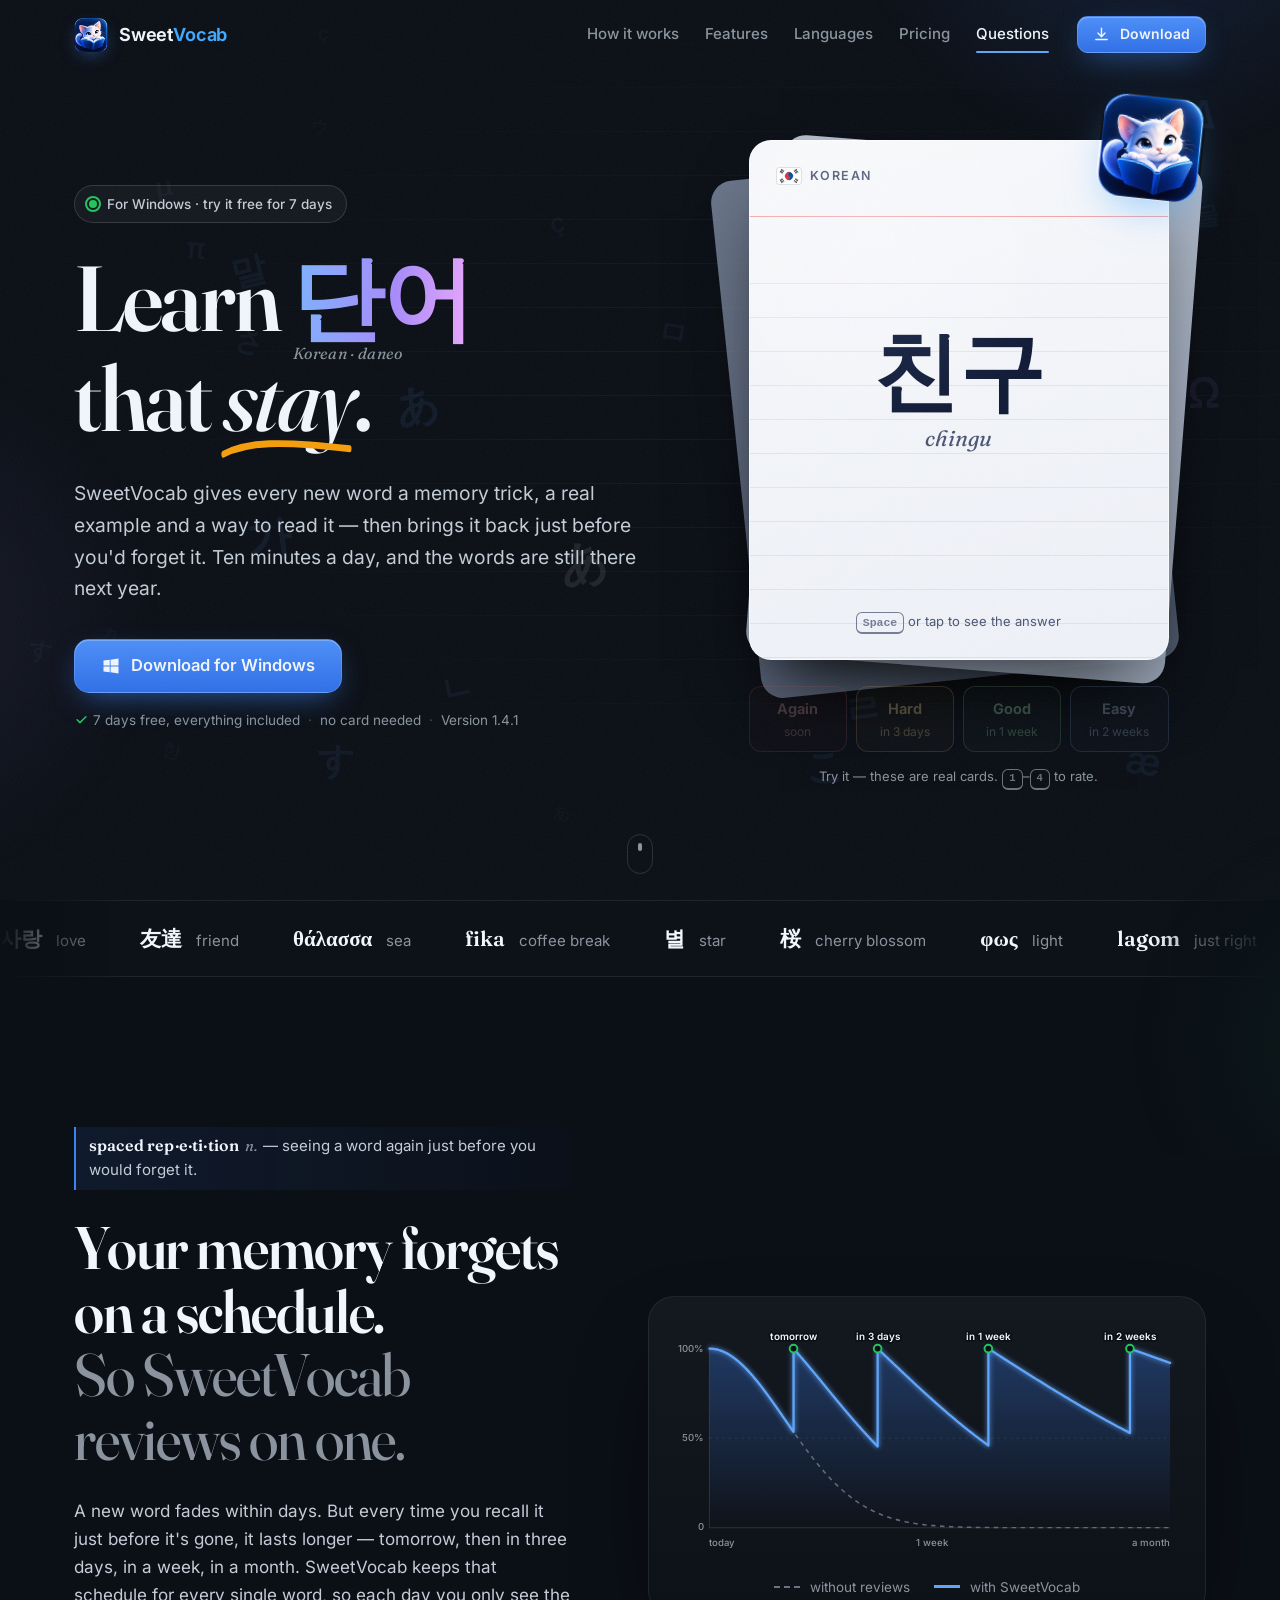
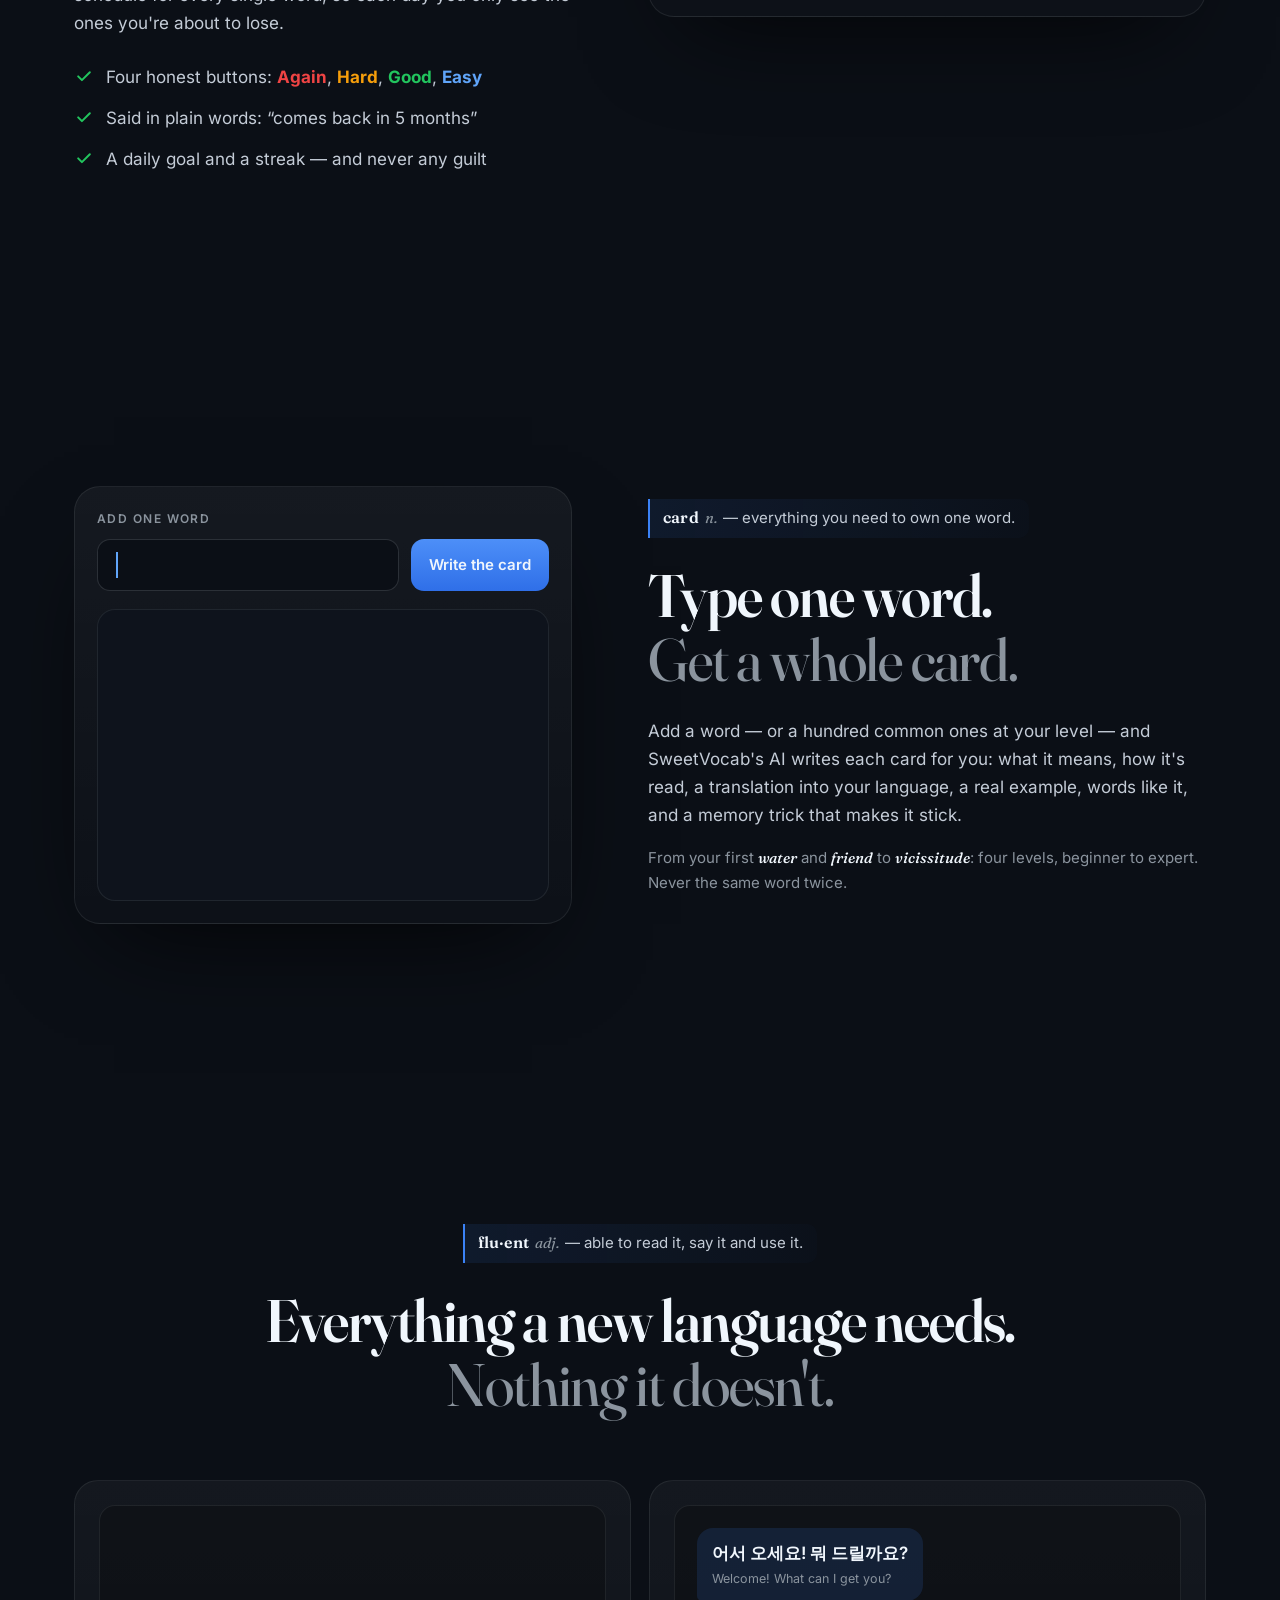
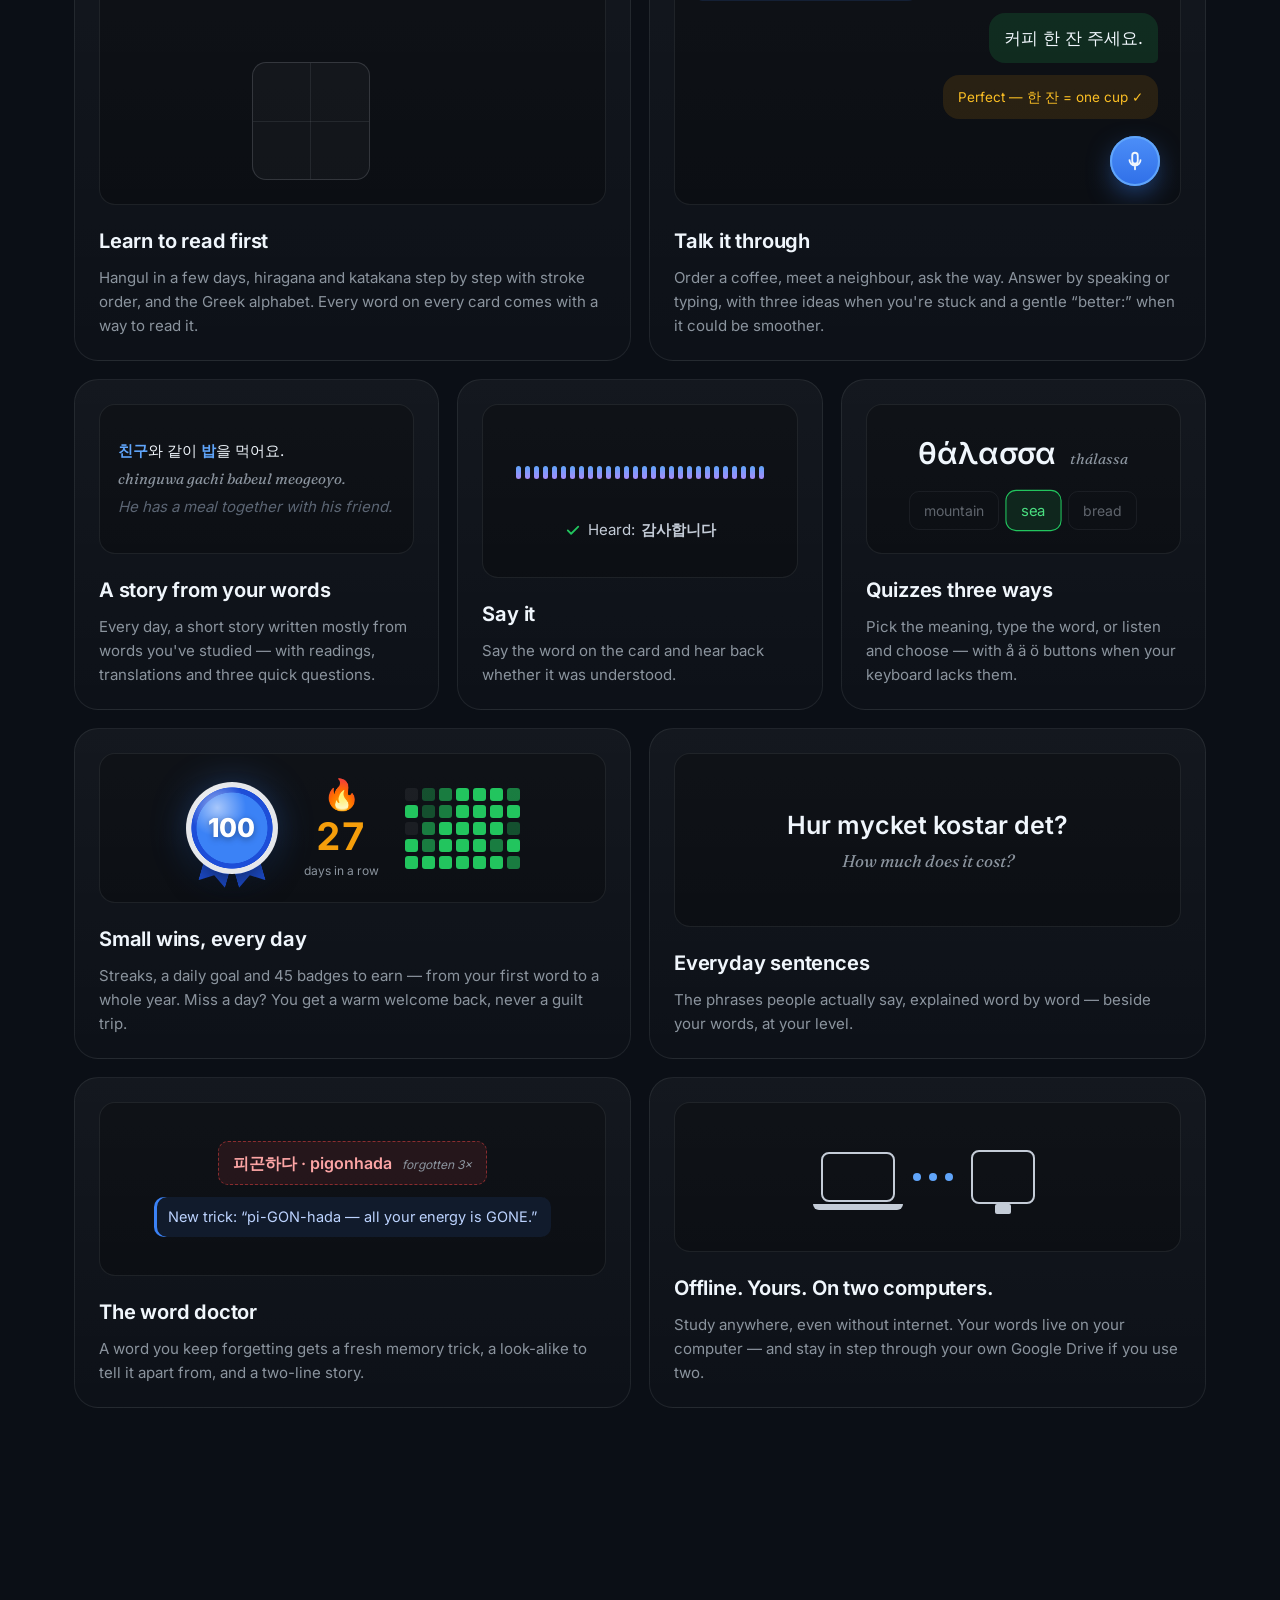
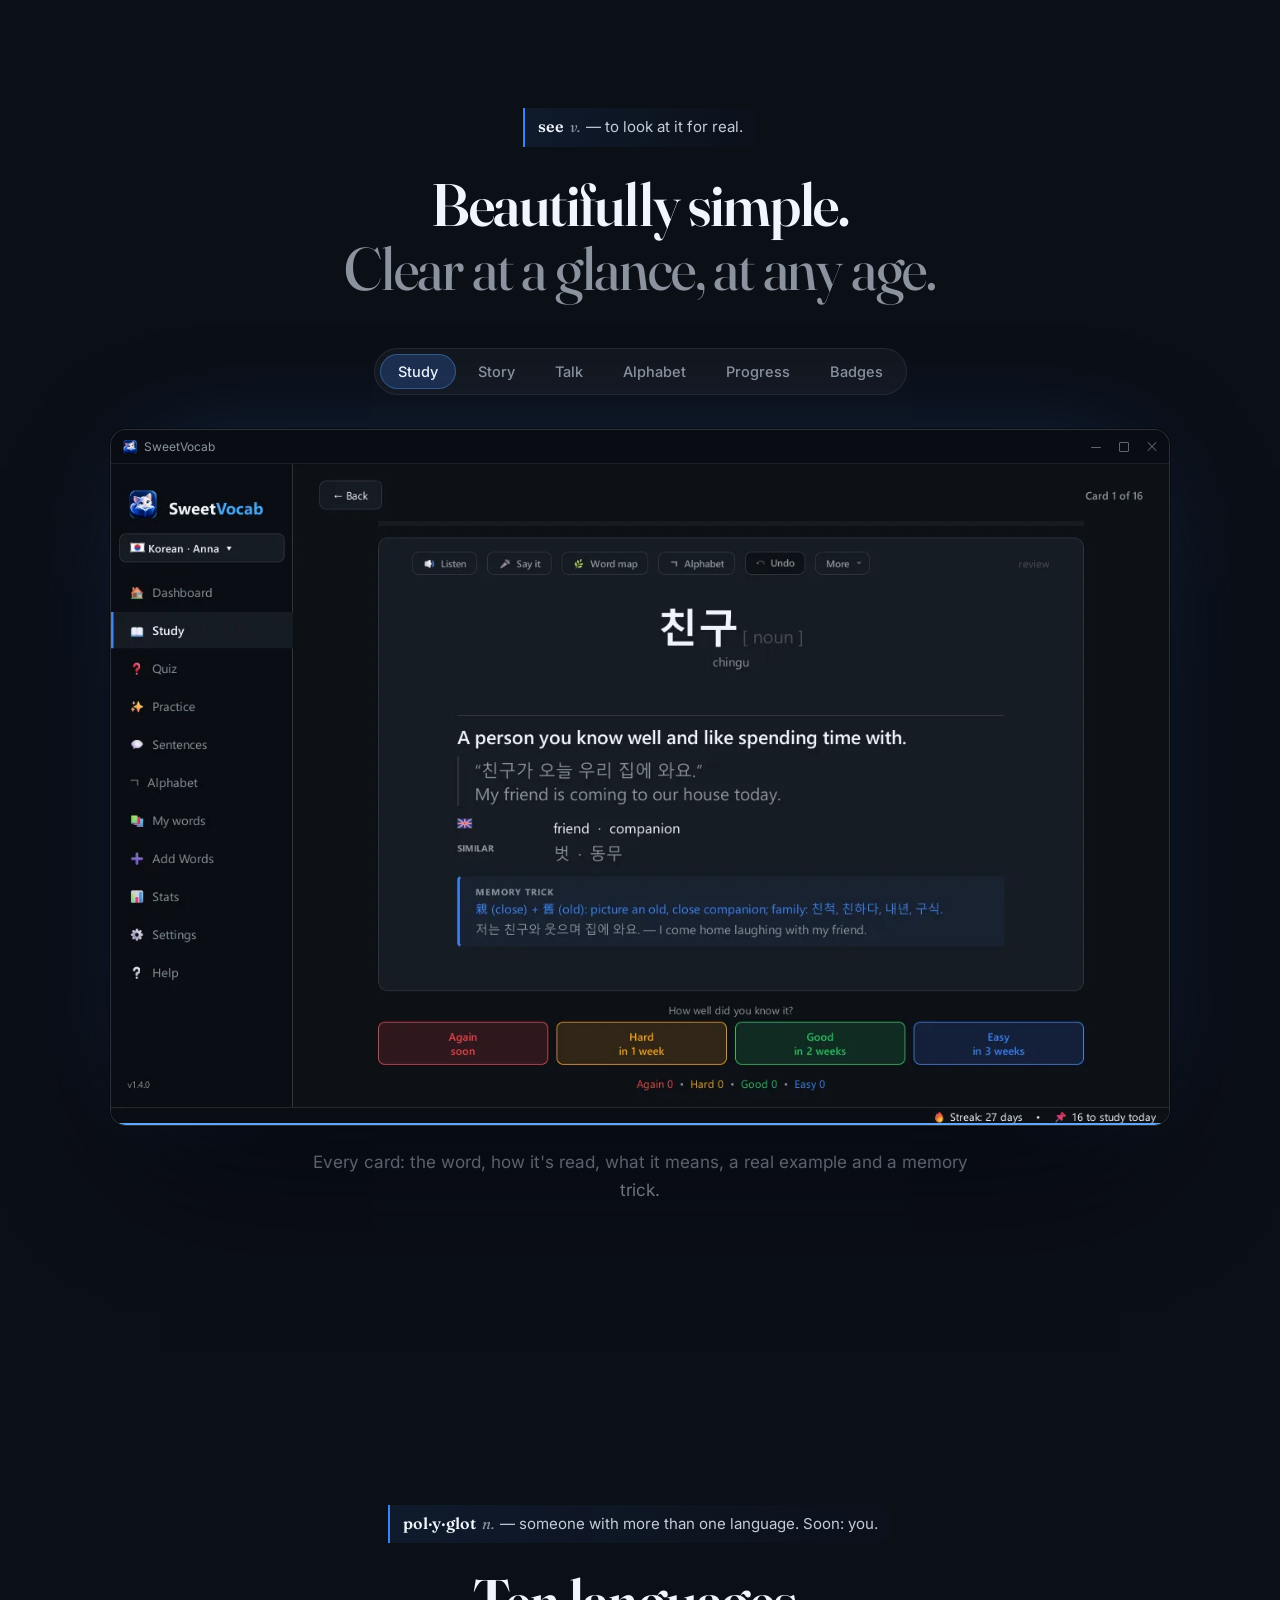
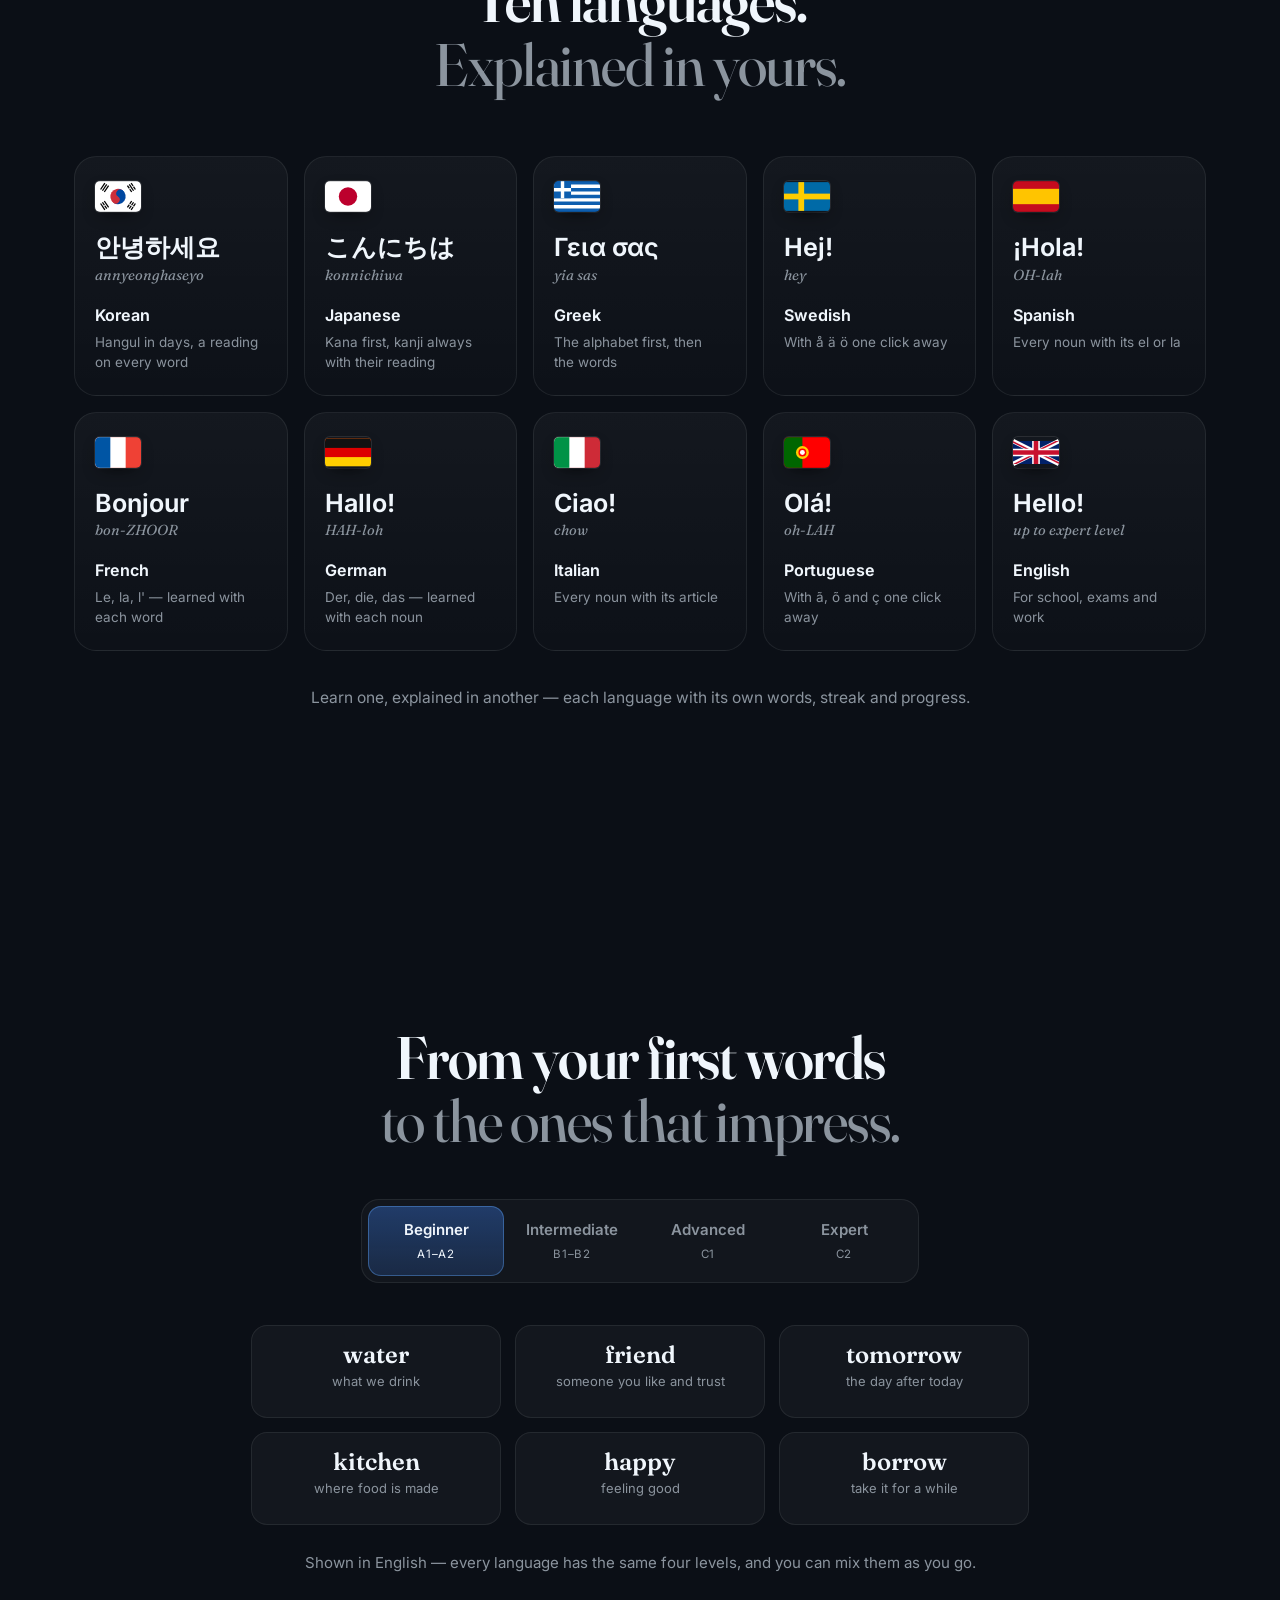
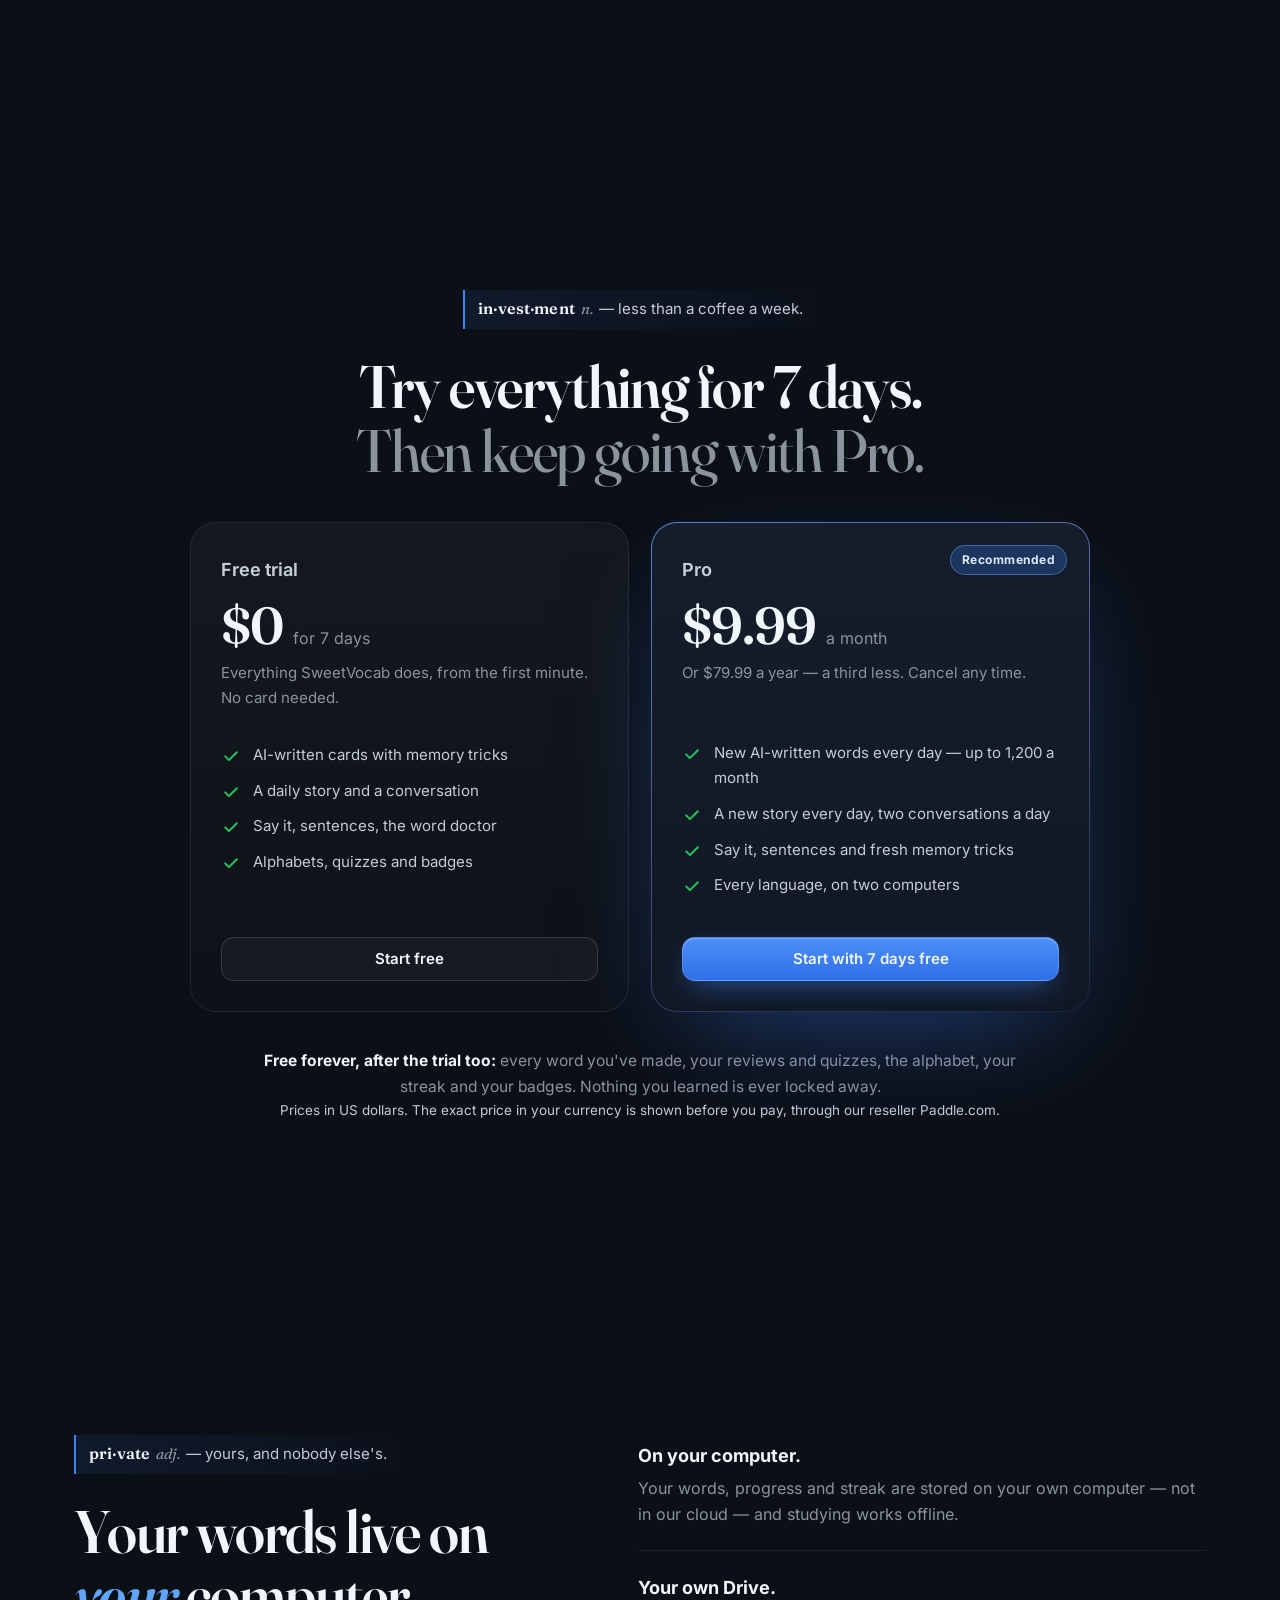
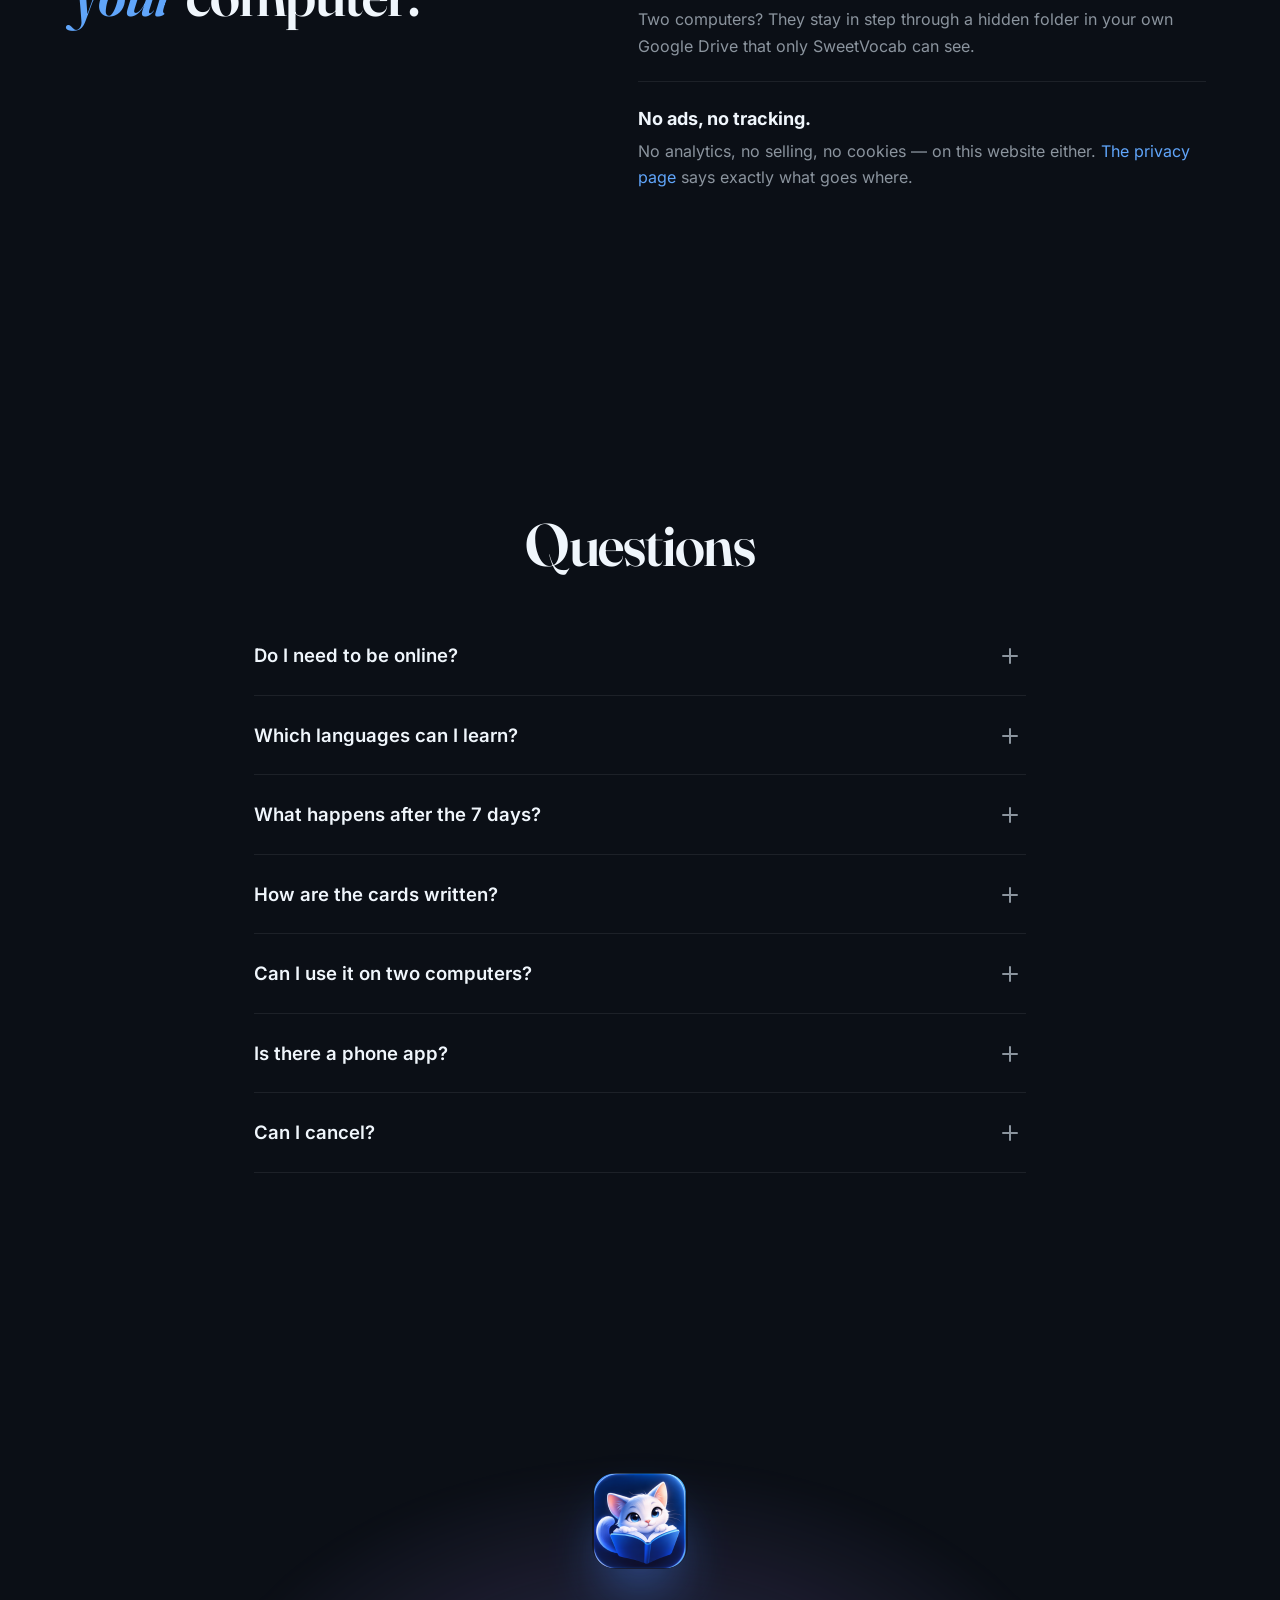
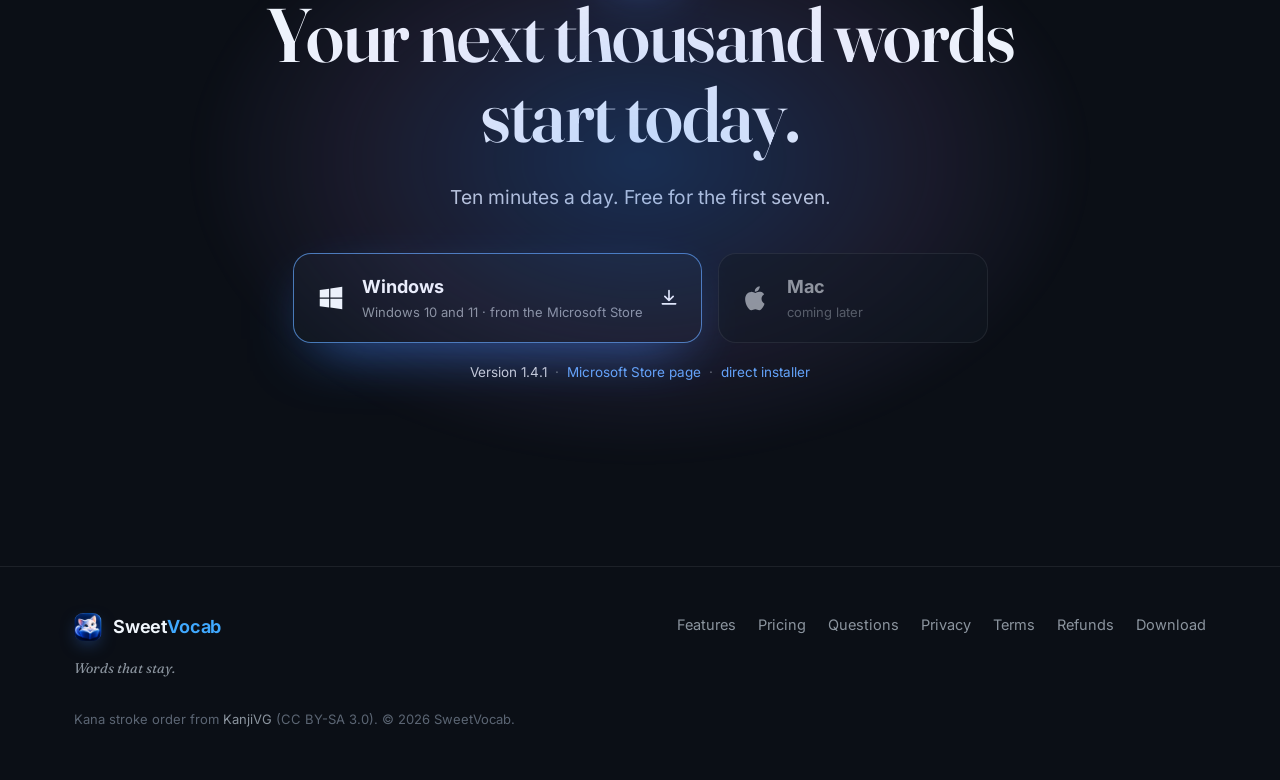
==== index.html @ 2249f37c "Prices in the visitor's currency A page that sells worldwide showed "99 kr" to everyone. Now the two" ====
<!doctype html>
<html lang="en">
<head>
<meta charset="utf-8">
<meta name="viewport" content="width=device-width, initial-scale=1">
<title>SweetVocab — learn words that stay</title>
<meta name="description" content="A vocabulary trainer for Windows. Every new word gets a memory trick, a real example and a reading you can say — then comes back just before you'd forget it. Ten languages: Spanish, French, German, Italian, Portuguese, Swedish, Greek, Korean, Japanese and English. 7 days free.">
<meta name="theme-color" content="#0b0f16">
<link rel="canonical" href="https://sweetvocab.com/">
<link rel="icon" href="favicon.ico" sizes="any">
<link rel="icon" href="assets/img/favicon-32.png" type="image/png" sizes="32x32">
<link rel="apple-touch-icon" href="assets/img/apple-touch-icon.png">
<meta property="og:type" content="website">
<meta property="og:title" content="SweetVocab — learn words that stay">
<meta property="og:description" content="Memory tricks, real examples and reviews timed just before you'd forget. Ten languages, explained in yours. 7 days free.">
<meta property="og:image" content="https://sweetvocab.com/assets/img/og.png">
<meta property="og:url" content="https://sweetvocab.com/">
<meta name="twitter:card" content="summary_large_image">
<link rel="preload" href="assets/fonts/fraunces-normal-latin.woff2" as="font" type="font/woff2" crossorigin>
<link rel="preload" href="assets/fonts/inter-normal-latin.woff2" as="font" type="font/woff2" crossorigin>
<link rel="stylesheet" href="assets/css/fonts.css">
<link rel="stylesheet" href="assets/css/site.css">
<script type="application/ld+json">
{
  "@context": "https://schema.org",
  "@type": "SoftwareApplication",
  "name": "SweetVocab",
  "operatingSystem": "Windows",
  "applicationCategory": "EducationalApplication",
  "description": "A vocabulary trainer with memory tricks, real examples and spaced repetition. Spanish, French, German, Italian, Portuguese, Swedish, Greek, Korean, Japanese and English.",
  "offers": [
    {"@type": "Offer", "name": "Pro, monthly", "price": "99", "priceCurrency": "SEK"},
    {"@type": "Offer", "name": "Pro, yearly", "price": "799", "priceCurrency": "SEK"}
  ]
}
</script>
</head>
<body>
<a class="skip" href="#main">Skip to content</a>
<div class="scroll-progress" aria-hidden="true"></div>
<canvas class="glyphs" aria-hidden="true"></canvas>

<!-- Flags and icons, drawn once (Windows browsers draw no flag emoji). -->
<svg class="sprite" aria-hidden="true" focusable="false">
  <symbol id="flag-ko" viewBox="-36 -24 72 48">
    <rect x="-36" y="-24" width="72" height="48" fill="#fff"/>
    <g transform="rotate(-56.31)">
      <path d="M-12 0a12 12 0 0 1 24 0z" fill="#cd2e3a"/>
      <path d="M12 0a12 12 0 0 1-24 0z" fill="#0047a0"/>
      <circle cx="-6" r="6" fill="#cd2e3a"/><circle cx="6" r="6" fill="#0047a0"/>
    </g>
    <g fill="#000">
      <g transform="translate(-21 -14) rotate(-56.31)"><rect x="-6" y="-4.5" width="12" height="2"/><rect x="-6" y="-1" width="12" height="2"/><rect x="-6" y="2.5" width="12" height="2"/></g>
      <g transform="translate(21 14) rotate(-56.31)"><rect x="-6" y="-4.5" width="5.4" height="2"/><rect x=".6" y="-4.5" width="5.4" height="2"/><rect x="-6" y="-1" width="5.4" height="2"/><rect x=".6" y="-1" width="5.4" height="2"/><rect x="-6" y="2.5" width="5.4" height="2"/><rect x=".6" y="2.5" width="5.4" height="2"/></g>
      <g transform="translate(21 -14) rotate(56.31)"><rect x="-6" y="-4.5" width="5.4" height="2"/><rect x=".6" y="-4.5" width="5.4" height="2"/><rect x="-6" y="-1" width="12" height="2"/><rect x="-6" y="2.5" width="5.4" height="2"/><rect x=".6" y="2.5" width="5.4" height="2"/></g>
      <g transform="translate(-21 14) rotate(56.31)"><rect x="-6" y="-4.5" width="12" height="2"/><rect x="-6" y="-1" width="5.4" height="2"/><rect x=".6" y="-1" width="5.4" height="2"/><rect x="-6" y="2.5" width="12" height="2"/></g>
    </g>
  </symbol>
  <symbol id="flag-ja" viewBox="0 0 30 20"><rect width="30" height="20" fill="#fff"/><circle cx="15" cy="10" r="6" fill="#bc002d"/></symbol>
  <symbol id="flag-el" viewBox="0 0 27 18">
    <rect width="27" height="18" fill="#0d5eaf"/>
    <path d="M0 3h27M0 7h27M0 11h27M0 15h27" stroke="#fff" stroke-width="2"/>
    <rect width="10" height="10" fill="#0d5eaf"/>
    <path d="M5 0v10M0 5h10" stroke="#fff" stroke-width="2"/>
  </symbol>
  <symbol id="flag-es" viewBox="0 0 30 20"><rect width="30" height="20" fill="#c60b1e"/><rect y="5" width="30" height="10" fill="#ffc400"/></symbol>
  <symbol id="flag-fr" viewBox="0 0 30 20"><rect width="30" height="20" fill="#ef4135"/><rect width="20" height="20" fill="#fff"/><rect width="10" height="20" fill="#0055a4"/></symbol>
  <symbol id="flag-de" viewBox="0 0 30 18"><rect width="30" height="18" fill="#ffce00"/><rect width="30" height="12" fill="#dd0000"/><rect width="30" height="6" fill="#111"/></symbol>
  <symbol id="flag-it" viewBox="0 0 30 20"><rect width="30" height="20" fill="#ce2b37"/><rect width="20" height="20" fill="#fff"/><rect width="10" height="20" fill="#009246"/></symbol>
  <symbol id="flag-pt" viewBox="0 0 30 20"><rect width="30" height="20" fill="#ff0000"/><rect width="12" height="20" fill="#006600"/><circle cx="12" cy="10" r="4.2" fill="#ffcc00"/><circle cx="12" cy="10" r="2.6" fill="#ff0000"/><circle cx="12" cy="10" r="1.6" fill="#fff"/></symbol>
  <symbol id="flag-sv" viewBox="0 0 16 10"><rect width="16" height="10" fill="#006aa7"/><rect x="5" width="2" height="10" fill="#fecc00"/><rect y="4" width="16" height="2" fill="#fecc00"/></symbol>
  <symbol id="flag-en" viewBox="0 0 60 30">
    <clipPath id="uk-clip"><path d="M30 15h30v15zv15H0zH0V0zV0h30z"/></clipPath>
    <rect width="60" height="30" fill="#012169"/>
    <path d="M0 0l60 30M60 0L0 30" stroke="#fff" stroke-width="6"/>
    <path d="M0 0l60 30M60 0L0 30" clip-path="url(#uk-clip)" stroke="#c8102e" stroke-width="4"/>
    <path d="M30 0v30M0 15h60" stroke="#fff" stroke-width="10"/>
    <path d="M30 0v30M0 15h60" stroke="#c8102e" stroke-width="6"/>
  </symbol>
  <symbol id="i-windows" viewBox="0 0 24 24"><path fill="currentColor" d="M3 5.5 10.5 4.5v7H3zM11.5 4.4 21 3v8.5h-9.5zM3 12.5h7.5v7L3 18.5zM11.5 12.5H21V21l-9.5-1.4z"/></symbol>
  <symbol id="i-apple" viewBox="0 0 24 24"><path fill="currentColor" d="M16.4 12.6c0-2.4 2-3.6 2.1-3.7-1.1-1.7-2.9-1.9-3.5-1.9-1.5-.2-2.9.9-3.7.9-.8 0-1.9-.9-3.2-.8-1.6 0-3.1 1-4 2.4-1.7 3-.4 7.4 1.2 9.8.8 1.2 1.8 2.5 3 2.4 1.2 0 1.7-.8 3.1-.8 1.5 0 1.9.8 3.2.8 1.3 0 2.1-1.2 2.9-2.4.9-1.4 1.3-2.7 1.3-2.8 0 0-2.4-1-2.4-3.9zM14 5.5c.7-.8 1.1-1.9 1-3-1 0-2.2.7-2.9 1.5-.6.7-1.2 1.8-1 2.9 1.1.1 2.2-.6 2.9-1.4z"/></symbol>
  <symbol id="i-download" viewBox="0 0 24 24"><path fill="none" stroke="currentColor" stroke-width="2" stroke-linecap="round" stroke-linejoin="round" d="M12 3v12m0 0-5-5m5 5 5-5M4 19h16"/></symbol>
  <symbol id="i-check" viewBox="0 0 24 24"><path fill="none" stroke="currentColor" stroke-width="2.4" stroke-linecap="round" stroke-linejoin="round" d="m5 12.5 4.5 4.5L19 7.5"/></symbol>
  <symbol id="i-mic" viewBox="0 0 24 24"><path fill="none" stroke="currentColor" stroke-width="2" stroke-linecap="round" d="M12 3a3 3 0 0 1 3 3v6a3 3 0 0 1-6 0V6a3 3 0 0 1 3-3zM6 11a6 6 0 0 0 12 0M12 17v4"/></symbol>
</svg>

<header class="nav" data-nav>
  <a class="brand" href="#top" aria-label="SweetVocab, back to the top">
    <img src="assets/img/icon-64.png" alt="" width="34" height="34">
    <span>Sweet<b class="brand-vocab">Vocab</b></span>
  </a>
  <nav class="nav-links" aria-label="Main" data-nav-links>
    <a href="#how">How it works</a>
    <a href="#features">Features</a>
    <a href="#languages">Languages</a>
    <a href="#pricing">Pricing</a>
    <a href="#faq">Questions</a>
  </nav>
  <a class="btn btn-primary btn-small nav-cta" href="#download" data-download>
    <svg class="ico"><use href="#i-download"/></svg><span>Download</span>
  </a>
  <button class="nav-toggle" type="button" aria-label="Open the menu" aria-expanded="false" data-nav-toggle>
    <span></span><span></span>
  </button>
</header>

<main id="main">

<!-- ============================================================ hero -->
<section class="hero" id="top">
  <div class="hero-ruled" aria-hidden="true"></div>
  <div class="wrap hero-grid">
    <div class="hero-copy">
      <p class="pill reveal"><span class="pulse-dot"></span> For Windows · try it free for 7 days</p>
      <h1 class="reveal">
        Learn <span class="morph" data-morph><span class="morph-word">words</span><span class="morph-reading" aria-hidden="true">&nbsp;</span></span><br>
        that <em class="stay">stay<svg class="stay-underline" viewBox="0 0 200 20" preserveAspectRatio="none" aria-hidden="true"><path d="M3 14C40 5 90 4 197 10"/></svg></em>.
      </h1>
      <p class="lede reveal">SweetVocab gives every new word a memory trick, a real example and a way to read it — then brings it back just before you'd forget it. Ten minutes a day, and the words are still there next year.</p>
      <div class="cta-row reveal">
        <a class="btn btn-primary btn-big" href="#download" data-download>
          <svg class="ico" data-os-icon><use href="#i-windows"/></svg>
          <span data-os-label>Download for Windows</span>
        </a>
        <a class="btn btn-ghost" href="#download" data-download-other hidden>
          <svg class="ico" data-other-icon><use href="#i-apple"/></svg>
          <span data-other-label>Also for Mac</span>
        </a>
      </div>
      <p class="fine reveal"><svg class="ico ico-tiny"><use href="#i-check"/></svg> 7 days free, everything included <span class="sep">·</span> no card needed <span class="sep">·</span> <span data-version>latest version</span></p>
    </div>

    <div class="hero-demo reveal" id="demo">
      <div class="demo-stage" data-demo>
        <img class="hero-cat" src="assets/img/icon-192.png" alt="" width="104" height="104" data-cat title="Hello!">
        <div class="demo-shadow s2" aria-hidden="true"></div>
        <div class="demo-shadow s1" aria-hidden="true"></div>
        <div class="flashcard" data-card tabindex="0" role="button" aria-label="Flashcard: press to show the answer">
          <div class="flashcard-inner">
            <div class="face front">
              <div class="face-top"><span class="lang" data-f="lang"></span><span class="count" data-f="count"></span></div>
              <div class="front-word"><div class="word" data-f="word"></div><div class="reading" data-f="reading"></div></div>
              <div class="hint"><span class="kbd">Space</span> or tap to see the answer</div>
            </div>
            <div class="face back">
              <div class="back-head"><span class="word-small" data-f="word2"></span><span class="reading-small" data-f="reading2"></span><span class="type" data-f="type"></span></div>
              <p class="meaning" data-f="meaning"></p>
              <div class="tr-row"><svg class="flag-mini"><use data-f="trflag" href="#flag-en"/></svg><span data-f="translation"></span></div>
              <blockquote class="example"><span class="ex-t" data-f="example"></span><span class="ex-reading" data-f="exReading"></span><span class="ex-tr" data-f="exTr"></span></blockquote>
              <div class="trick"><span class="trick-label">Memory trick</span><span data-f="trick"></span></div>
            </div>
          </div>
        </div>
        <div class="toast" data-toast role="status" aria-live="polite"></div>
        <div class="demo-done" data-done hidden>
          <div class="medal medal-gold" aria-hidden="true"><span>5</span></div>
          <p class="done-title">Round done ✓</p>
          <p class="done-sub">Five words in five languages. Each one comes back on its own day.</p>
          <div class="done-actions">
            <a class="btn btn-primary" href="#download" data-download>Get SweetVocab</a>
            <button class="btn btn-ghost" type="button" data-restart>Again</button>
          </div>
        </div>
      </div>
      <div class="rate-row" data-rate aria-label="How well did you know it?">
        <button type="button" class="rate again" data-r="0"><b>Again</b><span>soon</span></button>
        <button type="button" class="rate hard" data-r="1"><b>Hard</b><span>in 3 days</span></button>
        <button type="button" class="rate good" data-r="2"><b>Good</b><span>in 1 week</span></button>
        <button type="button" class="rate easy" data-r="3"><b>Easy</b><span>in 2 weeks</span></button>
      </div>
      <p class="demo-caption">Try it — these are real cards. <span class="kbd">1</span>–<span class="kbd">4</span> to rate.</p>
    </div>
  </div>
  <a class="scroll-cue" href="#how" aria-label="Scroll to how it works"><span></span></a>
</section>

<!-- ============================================================ marquee -->
<div class="marquee" aria-label="Words in many languages">
  <div class="marquee-track" data-marquee>
    <span><b>사랑</b> love</span><span><b>友達</b> friend</span><span><b>θάλασσα</b> sea</span><span><b>fika</b> coffee break</span><span><b>별</b> star</span><span><b>桜</b> cherry blossom</span><span><b>φως</b> light</span><span><b>lagom</b> just right</span><span><b>serendipity</b> a lucky find</span><span><b>바다</b> sea</span><span><b>木漏れ日</b> sunlight through leaves</span><span><b>μεράκι</b> heart and soul</span><span><b>mys</b> cosiness</span><span><b>감사합니다</b> thank you</span><span><b>こんにちは</b> hello</span><span><b>ευχαριστώ</b> thank you</span><span><b>saudade</b> longing</span><span><b>Fernweh</b> wanderlust</span><span><b>flâner</b> to stroll</span><span><b>sobremesa</b> lingering at the table</span><span><b>dolce far niente</b> sweet idleness</span>
  </div>
</div>

<!-- ============================================================ the forgetting curve -->
<section class="section curve" id="how">
  <div class="wrap two-col">
    <div class="col-text">
      <p class="entry reveal"><b>spaced rep·e·ti·tion</b> <i>n.</i> — seeing a word again just before you would forget it.</p>
      <h2 class="reveal">Your memory forgets on a schedule.<br><span class="muted-h">So SweetVocab reviews on one.</span></h2>
      <p class="reveal">A new word fades within days. But every time you recall it just before it's gone, it lasts longer — tomorrow, then in three days, in a week, in a month. SweetVocab keeps that schedule for every single word, so each day you only see the ones you're about to lose.</p>
      <ul class="checks reveal">
        <li><svg class="ico"><use href="#i-check"/></svg><span>Four honest buttons: <b class="c-red">Again</b>, <b class="c-amber">Hard</b>, <b class="c-green">Good</b>, <b class="c-blue">Easy</b></span></li>
        <li><svg class="ico"><use href="#i-check"/></svg><span>Said in plain words: “comes back in 5 months”</span></li>
        <li><svg class="ico"><use href="#i-check"/></svg><span>A daily goal and a streak — and never any guilt</span></li>
      </ul>
    </div>
    <figure class="curve-figure reveal" data-curve>
      <svg viewBox="0 0 800 380" role="img" aria-labelledby="curve-title">
        <title id="curve-title">Without reviews a word is forgotten within days; each review at the right moment makes it last longer.</title>
        <defs>
          <linearGradient id="curve-fill" x1="0" y1="0" x2="0" y2="1">
            <stop offset="0" stop-color="#3b82f6" stop-opacity=".32"/><stop offset="1" stop-color="#3b82f6" stop-opacity="0"/>
          </linearGradient>
          <filter id="glow" x="-20%" y="-20%" width="140%" height="140%"><feGaussianBlur stdDeviation="4" result="b"/><feMerge><feMergeNode in="b"/><feMergeNode in="SourceGraphic"/></feMerge></filter>
        </defs>
        <g class="axis">
          <line x1="60" y1="40" x2="60" y2="320"/><line x1="60" y1="320" x2="780" y2="320"/>
          <line class="grid" x1="60" y1="180" x2="780" y2="180"/>
          <text x="52" y="46" text-anchor="end">100%</text><text x="52" y="184" text-anchor="end">50%</text><text x="52" y="324" text-anchor="end">0</text>
          <text x="60" y="348">today</text><text x="408" y="348" text-anchor="middle">1 week</text><text x="780" y="348" text-anchor="end">a month</text>
        </g>
        <path class="c-area" data-area fill="url(#curve-fill)"/>
        <path class="c-forget" data-forget/>
        <path class="c-memory" data-memory filter="url(#glow)"/>
        <g data-marks></g>
      </svg>
      <figcaption><span class="legend l-forget"></span>without reviews <span class="legend l-memory"></span>with SweetVocab</figcaption>
    </figure>
  </div>
</section>

<!-- ============================================================ one word in, a whole card out -->
<section class="section maker">
  <div class="wrap two-col reverse">
    <div class="col-text">
      <p class="entry reveal"><b>card</b> <i>n.</i> — everything you need to own one word.</p>
      <h2 class="reveal">Type one word.<br><span class="muted-h">Get a whole card.</span></h2>
      <p class="reveal">Add a word — or a hundred common ones at your level — and SweetVocab's AI writes each card for you: what it means, how it's read, a translation into your language, a real example, words like it, and a memory trick that makes it stick.</p>
      <p class="reveal small-note">From your first <b>water</b> and <b>friend</b> to <b>vicissitude</b>: four levels, beginner to expert. Never the same word twice.</p>
    </div>
    <div class="maker-demo reveal" data-maker>
      <div class="maker-input">
        <span class="maker-label">Add one word</span>
        <div class="maker-field"><span data-typed></span><i class="caret"></i></div>
        <span class="maker-btn" data-maker-btn><span class="spin"></span><span data-maker-btn-text>Write the card</span></span>
      </div>
      <div class="maker-card" aria-live="polite">
        <div class="mk-row mk-head"><span class="mk-word" data-mk="word"></span><span class="mk-reading" data-mk="reading"></span><span class="mk-type" data-mk="type"></span></div>
        <div class="mk-row"><span class="mk-k">Means</span><span class="mk-v" data-mk="meaning"></span></div>
        <div class="mk-row"><span class="mk-k">Translation</span><span class="mk-v" data-mk="translation"></span></div>
        <div class="mk-row"><span class="mk-k">Example</span><span class="mk-v"><span data-mk="example"></span><small data-mk="exTr"></small></span></div>
        <div class="mk-row"><span class="mk-k">Similar</span><span class="mk-v" data-mk="similar"></span></div>
        <div class="mk-row mk-trick"><span class="mk-k">Memory trick</span><span class="mk-v" data-mk="trick"></span></div>
      </div>
    </div>
  </div>
</section>

<!-- ============================================================ features -->
<section class="section features" id="features">
  <div class="wrap">
    <p class="entry center reveal"><b>flu·ent</b> <i>adj.</i> — able to read it, say it and use it.</p>
    <h2 class="center reveal">Everything a new language needs.<br><span class="muted-h">Nothing it doesn't.</span></h2>

    <div class="bento">
      <article class="tile t-alpha reveal" data-spot>
        <div class="tile-art alpha-art" aria-hidden="true">
          <div class="hangul" data-hangul>
            <span class="jamo j1">ㅎ</span><span class="plus">+</span><span class="jamo j2">ㅏ</span><span class="plus">+</span><span class="jamo j3">ㄴ</span>
            <span class="eq">=</span><span class="block">한</span><span class="block-read">han</span>
          </div>
          <div class="kana">
            <svg viewBox="0 0 109 109" data-kana></svg>
            <span class="kana-label" data-kana-label></span>
          </div>
        </div>
        <h3>Learn to read first</h3>
        <p>Hangul in a few days, hiragana and katakana step by step with stroke order, and the Greek alphabet. Every word on every card comes with a way to read it.</p>
      </article>

      <article class="tile t-talk reveal" data-spot>
        <div class="tile-art chat-art" data-chat aria-hidden="true">
          <div class="bubble them"><b>어서 오세요! 뭐 드릴까요?</b><small>Welcome! What can I get you?</small></div>
          <div class="bubble me">커피 한 잔 주세요.</div>
          <div class="bubble tip">Perfect — 한 잔 = one cup ✓</div>
          <div class="chat-mic"><svg class="ico"><use href="#i-mic"/></svg><span class="rings"></span></div>
        </div>
        <h3>Talk it through</h3>
        <p>Order a coffee, meet a neighbour, ask the way. Answer by speaking or typing, with three ideas when you're stuck and a gentle “better:” when it could be smoother.</p>
      </article>

      <article class="tile t-story reveal" data-spot>
        <div class="tile-art story-art" aria-hidden="true">
          <p class="st-line"><mark>친구</mark>와 같이 <mark>밥</mark>을 먹어요.</p>
          <p class="st-read">chinguwa gachi babeul meogeoyo.</p>
          <p class="st-tr">He has a meal together with his friend.</p>
        </div>
        <h3>A story from your words</h3>
        <p>Every day, a short story written mostly from words you've studied — with readings, translations and three quick questions.</p>
      </article>

      <article class="tile t-say reveal" data-spot>
        <div class="tile-art say-art" aria-hidden="true">
          <div class="wave" data-wave></div>
          <p class="heard"><svg class="ico"><use href="#i-check"/></svg> Heard: <b>감사합니다</b></p>
        </div>
        <h3>Say it</h3>
        <p>Say the word on the card and hear back whether it was understood.</p>
      </article>

      <article class="tile t-quiz reveal" data-spot>
        <div class="tile-art quiz-art" data-quiz aria-hidden="true">
          <p class="q">θάλασσα <small>thálassa</small></p>
          <div class="opts"><span class="opt">mountain</span><span class="opt right">sea</span><span class="opt">bread</span></div>
        </div>
        <h3>Quizzes three ways</h3>
        <p>Pick the meaning, type the word, or listen and choose — with å ä ö buttons when your keyboard lacks them.</p>
      </article>

      <article class="tile t-badges reveal" data-spot>
        <div class="tile-art badge-art" aria-hidden="true">
          <div class="medal medal-blue"><span>100</span></div>
          <div class="streak"><span class="flame">🔥</span><b data-count="27">0</b><small>days in a row</small></div>
          <div class="heat" data-heat></div>
        </div>
        <h3>Small wins, every day</h3>
        <p>Streaks, a daily goal and 45 badges to earn — from your first word to a whole year. Miss a day? You get a warm welcome back, never a guilt trip.</p>
      </article>

      <article class="tile t-sentences reveal" data-spot>
        <div class="tile-art sent-art" aria-hidden="true">
          <p class="sent" data-sentence><span class="sent-t">Hur mycket kostar det?</span><span class="sent-m">How much does it cost?</span></p>
        </div>
        <h3>Everyday sentences</h3>
        <p>The phrases people actually say, explained word by word — beside your words, at your level.</p>
      </article>

      <article class="tile t-doctor reveal" data-spot>
        <div class="tile-art doctor-art" aria-hidden="true">
          <span class="stuck">피곤하다 · pigonhada <i>forgotten 3×</i></span>
          <span class="rx">New trick: “pi-GON-hada — all your energy is GONE.”</span>
        </div>
        <h3>The word doctor</h3>
        <p>A word you keep forgetting gets a fresh memory trick, a look-alike to tell it apart from, and a two-line story.</p>
      </article>

      <article class="tile t-sync reveal" data-spot>
        <div class="tile-art sync-art" aria-hidden="true">
          <span class="pc"></span><span class="sync-dots"><i></i><i></i><i></i></span><span class="pc"></span>
        </div>
        <h3>Offline. Yours. On two computers.</h3>
        <p>Study anywhere, even without internet. Your words live on your computer — and stay in step through your own Google Drive if you use two.</p>
      </article>
    </div>
  </div>
</section>

<!-- ============================================================ screens -->
<section class="section screens" id="screens">
  <div class="wrap">
    <p class="entry center reveal"><b>see</b> <i>v.</i> — to look at it for real.</p>
    <h2 class="center reveal">Beautifully simple.<br><span class="muted-h">Clear at a glance, at any age.</span></h2>
    <div class="tabs reveal" role="tablist" aria-label="Screens of the app" data-tabs>
      <button role="tab" aria-selected="true" data-shot="study-back">Study</button>
      <button role="tab" aria-selected="false" data-shot="story">Story</button>
      <button role="tab" aria-selected="false" data-shot="talk">Talk</button>
      <button role="tab" aria-selected="false" data-shot="alphabet">Alphabet</button>
      <button role="tab" aria-selected="false" data-shot="stats">Progress</button>
      <button role="tab" aria-selected="false" data-shot="celebration">Badges</button>
    </div>
    <div class="window reveal" data-window>
      <div class="window-bar"><span class="wb-title"><img src="assets/img/favicon-32.png" alt="" width="14" height="14"> SweetVocab</span><span class="wb-ctl"><i></i><i></i><i></i></span></div>
      <div class="window-body">
        <img data-shot-img src="assets/img/shots/study-back-1280.webp"
             srcset="assets/img/shots/study-back-1280.webp 1280w, assets/img/shots/study-back.webp 2560w"
             sizes="(max-width: 1100px) 100vw, 1060px" width="2560" height="1600"
             alt="The study screen: the Korean word 친구 (chingu) with its meaning, an example and a memory trick" loading="lazy">
      </div>
      <div class="shot-progress" aria-hidden="true"><i data-shot-progress></i></div>
    </div>
    <p class="shot-caption reveal" data-shot-caption>Every card: the word, how it's read, what it means, a real example and a memory trick.</p>
  </div>
</section>

<!-- ============================================================ languages -->
<section class="section langs" id="languages">
  <div class="wrap">
    <p class="entry center reveal"><b>pol·y·glot</b> <i>n.</i> — someone with more than one language. Soon: you.</p>
    <h2 class="center reveal">Ten languages.<br><span class="muted-h">Explained in yours.</span></h2>
    <div class="lang-grid">
      <article class="lang-card reveal" style="--hue: #cd2e3a">
        <svg class="flag"><use href="#flag-ko"/></svg>
        <p class="hello" lang="ko">안녕하세요</p><p class="hello-read">annyeonghaseyo</p>
        <h3>Korean</h3><p class="lang-note">Hangul in days, a reading on every word</p>
      </article>
      <article class="lang-card reveal" style="--hue: #bc002d">
        <svg class="flag"><use href="#flag-ja"/></svg>
        <p class="hello" lang="ja">こんにちは</p><p class="hello-read">konnichiwa</p>
        <h3>Japanese</h3><p class="lang-note">Kana first, kanji always with their reading</p>
      </article>
      <article class="lang-card reveal" style="--hue: #0d5eaf">
        <svg class="flag"><use href="#flag-el"/></svg>
        <p class="hello" lang="el">Γεια σας</p><p class="hello-read">yia sas</p>
        <h3>Greek</h3><p class="lang-note">The alphabet first, then the words</p>
      </article>
      <article class="lang-card reveal" style="--hue: #fecc00">
        <svg class="flag"><use href="#flag-sv"/></svg>
        <p class="hello" lang="sv">Hej!</p><p class="hello-read">hey</p>
        <h3>Swedish</h3><p class="lang-note">With å ä ö one click away</p>
      </article>
      <article class="lang-card reveal" style="--hue: #c60b1e">
        <svg class="flag"><use href="#flag-es"/></svg>
        <p class="hello" lang="es">¡Hola!</p><p class="hello-read">OH-lah</p>
        <h3>Spanish</h3><p class="lang-note">Every noun with its el or la</p>
      </article>
      <article class="lang-card reveal" style="--hue: #0055a4">
        <svg class="flag"><use href="#flag-fr"/></svg>
        <p class="hello" lang="fr">Bonjour</p><p class="hello-read">bon-ZHOOR</p>
        <h3>French</h3><p class="lang-note">Le, la, l' — learned with each word</p>
      </article>
      <article class="lang-card reveal" style="--hue: #ffce00">
        <svg class="flag"><use href="#flag-de"/></svg>
        <p class="hello" lang="de">Hallo!</p><p class="hello-read">HAH-loh</p>
        <h3>German</h3><p class="lang-note">Der, die, das — learned with each noun</p>
      </article>
      <article class="lang-card reveal" style="--hue: #009246">
        <svg class="flag"><use href="#flag-it"/></svg>
        <p class="hello" lang="it">Ciao!</p><p class="hello-read">chow</p>
        <h3>Italian</h3><p class="lang-note">Every noun with its article</p>
      </article>
      <article class="lang-card reveal" style="--hue: #006600">
        <svg class="flag"><use href="#flag-pt"/></svg>
        <p class="hello" lang="pt">Olá!</p><p class="hello-read">oh-LAH</p>
        <h3>Portuguese</h3><p class="lang-note">With ã, õ and ç one click away</p>
      </article>
      <article class="lang-card reveal" style="--hue: #3b82f6">
        <svg class="flag"><use href="#flag-en"/></svg>
        <p class="hello" lang="en">Hello!</p><p class="hello-read">up to expert level</p>
        <h3>English</h3><p class="lang-note">For school, exams and work</p>
      </article>
    </div>
    <p class="center coming reveal">Learn one, explained in another — each language with its own words, streak and progress.</p>
  </div>
</section>

<!-- ============================================================ levels -->
<section class="section levels">
  <div class="wrap">
    <h2 class="center reveal">From your first words<br><span class="muted-h">to the ones that impress.</span></h2>
    <div class="level-switch reveal" role="tablist" aria-label="Level" data-levels>
      <span class="level-thumb" aria-hidden="true"></span>
      <button role="tab" aria-selected="true" data-level="0"><b>Beginner</b><small>A1–A2</small></button>
      <button role="tab" aria-selected="false" data-level="1"><b>Intermediate</b><small>B1–B2</small></button>
      <button role="tab" aria-selected="false" data-level="2"><b>Advanced</b><small>C1</small></button>
      <button role="tab" aria-selected="false" data-level="3"><b>Expert</b><small>C2</small></button>
    </div>
    <div class="level-words reveal" data-level-words aria-live="polite"></div>
    <p class="center small-note reveal">Shown in English — every language has the same four levels, and you can mix them as you go.</p>
  </div>
</section>

<!-- ============================================================ pricing -->
<section class="section pricing" id="pricing">
  <div class="wrap">
    <p class="entry center reveal"><b>in·vest·ment</b> <i>n.</i> — less than a coffee a week.</p>
    <h2 class="center reveal">Try everything for 7 days.<br><span class="muted-h">Then keep going with Pro.</span></h2>
    <div class="plans">
      <article class="plan reveal">
        <h3>Free trial</h3>
        <p class="price"><b data-money="zero">0 kr</b><span>for 7 days</span></p>
        <p class="plan-lede">Everything SweetVocab does, from the first minute. No card needed.</p>
        <ul class="checks">
          <li><svg class="ico"><use href="#i-check"/></svg><span>AI-written cards with memory tricks</span></li>
          <li><svg class="ico"><use href="#i-check"/></svg><span>A daily story and a conversation</span></li>
          <li><svg class="ico"><use href="#i-check"/></svg><span>Say it, sentences, the word doctor</span></li>
          <li><svg class="ico"><use href="#i-check"/></svg><span>Alphabets, quizzes and badges</span></li>
        </ul>
        <a class="btn btn-ghost btn-block" href="#download" data-download>Start free</a>
      </article>
      <article class="plan plan-pro reveal">
        <span class="plan-flag">Recommended</span>
        <h3>Pro</h3>
        <p class="price"><b data-money="month">99 kr</b><span>a month</span></p>
        <p class="plan-lede" data-money-lede>Or 799 kr a year — a third less. Cancel any time.</p>
        <ul class="checks">
          <li><svg class="ico"><use href="#i-check"/></svg><span>New AI-written words every day — up to 1,200 a month</span></li>
          <li><svg class="ico"><use href="#i-check"/></svg><span>A new story every day, two conversations a day</span></li>
          <li><svg class="ico"><use href="#i-check"/></svg><span>Say it, sentences and fresh memory tricks</span></li>
          <li><svg class="ico"><use href="#i-check"/></svg><span>Every language, on two computers</span></li>
        </ul>
        <a class="btn btn-primary btn-block" href="#download" data-download>Start with 7 days free</a>
      </article>
    </div>
    <p class="forever reveal"><b>Free forever, after the trial too:</b> every word you've made, your reviews and quizzes, the alphabet, your streak and your badges. Nothing you learned is ever locked away.</p>
    <p class="fine center reveal" data-money-note>Prices in Swedish kronor. The exact price in your currency is shown before you pay, through our reseller Paddle.com.</p>
  </div>
</section>

<!-- ============================================================ privacy -->
<section class="section private">
  <div class="wrap private-grid">
    <div class="reveal">
      <p class="entry"><b>pri·vate</b> <i>adj.</i> — yours, and nobody else's.</p>
      <h2>Your words live on <em>your</em> computer.</h2>
    </div>
    <ul class="private-list">
      <li class="reveal"><b>On your computer.</b> Your words, progress and streak are stored on your own computer — not in our cloud — and studying works offline.</li>
      <li class="reveal"><b>Your own Drive.</b> Two computers? They stay in step through a hidden folder in your own Google Drive that only SweetVocab can see.</li>
      <li class="reveal"><b>No ads, no tracking.</b> No analytics, no selling, no cookies — on this website either. <a href="privacy.html">The privacy page</a> says exactly what goes where.</li>
    </ul>
  </div>
</section>

<!-- ============================================================ questions -->
<section class="section faq" id="faq">
  <div class="wrap narrow">
    <h2 class="center reveal">Questions</h2>
    <div class="faq-list">
      <details class="reveal"><summary>Do I need to be online?</summary>
        <p>Studying, quizzes, the alphabet and your progress all work without internet. New words, stories, conversations and Say it are written by the AI, so they need a connection.</p></details>
      <details class="reveal"><summary>Which languages can I learn?</summary>
        <p>Spanish, French, German, Italian, Portuguese, Swedish, Greek, Korean, Japanese and English — each explained in any of the others. You can learn several, each with its own words and progress.</p></details>
      <details class="reveal"><summary>What happens after the 7 days?</summary>
        <p>Choose Pro to keep the AI features. If you don't, nothing is lost: every word you made stays yours, and reviewing, quizzes, the alphabet, your streak and your badges stay free.</p></details>
      <details class="reveal"><summary>How are the cards written?</summary>
        <p>When you add a word, SweetVocab's AI writes the card for your level and your languages: the meaning, a translation, how it's read, a real example with its translation, similar words and a memory trick. Every card is checked to be in the right language, and you can edit anything.</p></details>
      <details class="reveal"><summary>Can I use it on two computers?</summary>
        <p>Yes. Connect your own Google Drive on both and they stay up to date. Or move everything in one file.</p></details>
      <details class="reveal"><summary>Is there a phone app?</summary>
        <p>Not yet. SweetVocab is made for Windows computers, where a real keyboard and a big screen make learning comfortable. A Mac version is coming.</p></details>
      <details class="reveal"><summary>Can I cancel?</summary>
        <p>Any time. Pro is a subscription you can stop whenever you like, and everything you learned stays on your computer. Changed your mind? Your money back within 14 days of a payment — <a href="terms.html#refunds">refunds</a>.</p></details>
    </div>
  </div>
</section>

<!-- ============================================================ download -->
<section class="section final" id="download">
  <div class="final-glow" aria-hidden="true"></div>
  <div class="wrap center">
    <img class="final-icon reveal" src="assets/img/icon-192.png" alt="" width="96" height="96">
    <h2 class="reveal">Your next thousand words<br>start today.</h2>
    <p class="lede reveal">Ten minutes a day. Free for the first seven.</p>
    <div class="download-grid reveal">
      <a class="dl-card" href="#download" data-dl="windows">
        <svg class="ico ico-big"><use href="#i-windows"/></svg>
        <span><b>Windows</b><small>Windows 10 and 11 · from the Microsoft Store</small></span>
        <svg class="ico"><use href="#i-download"/></svg>
      </a>
      <div class="dl-card" aria-disabled="true" style="opacity:.55;cursor:default">
        <svg class="ico ico-big"><use href="#i-apple"/></svg>
        <span><b>Mac</b><small>coming later</small></span>
      </div>
    </div>
    <p class="fine reveal"><span data-version>latest version</span> <span class="sep">·</span> <a href="https://apps.microsoft.com/detail/9PL9X47P6K5N" rel="noopener">Microsoft Store page</a> <span class="sep">·</span> <a href="#download" data-dl="direct">direct installer</a></p>
    <div class="mobile-note" data-mobile-note hidden>
      <p>SweetVocab runs on Windows computers. Send this page to yourself and open it there.</p>
      <button class="btn btn-ghost" type="button" data-share>Copy the link</button>
    </div>
  </div>
</section>

</main>

<footer class="footer">
  <div class="wrap footer-grid">
    <div>
      <a class="brand" href="#top"><img src="assets/img/icon-64.png" alt="" width="28" height="28"><span>Sweet<b class="brand-vocab">Vocab</b></span></a>
      <p class="muted">Words that stay.</p>
    </div>
    <nav aria-label="Footer">
      <a href="#features">Features</a><a href="#pricing">Pricing</a><a href="#faq">Questions</a><a href="privacy.html">Privacy</a><a href="terms.html">Terms</a><a href="terms.html#refunds">Refunds</a><a href="#download">Download</a>
    </nav>
    <p class="credits">Kana stroke order from <a href="https://kanjivg.tagaini.net/" rel="noopener">KanjiVG</a> (CC BY-SA 3.0). © <span data-year>2026</span> SweetVocab.</p>
  </div>
</footer>

<dialog class="install" data-install aria-labelledby="install-title">
  <form method="dialog"><button class="close" aria-label="Close">×</button></form>
  <div class="install-head">
    <img src="assets/img/icon-64.png" alt="" width="48" height="48">
    <div><h2 id="install-title" data-install-title>Your download has started</h2><p class="muted" data-install-file></p></div>
  </div>
  <div class="install-os" role="tablist" aria-label="Your computer">
    <button type="button" role="tab" data-os-tab="windows" aria-selected="true">Windows</button>
  </div>
  <ol class="steps" data-steps></ol>
  <p class="install-foot">Nothing happened? <a href="#" data-retry>Download again</a>, <a href="https://apps.microsoft.com/detail/9PL9X47P6K5N" rel="noopener">open the Microsoft Store page</a> or get the <a href="#" data-dl="direct">direct installer</a>.</p>
</dialog>

<noscript><style>.reveal{opacity:1!important;transform:none!important}.rate-row,.demo-caption{display:none}</style></noscript>
<script src="assets/js/prices.js"></script>
<script src="assets/js/site.js" defer></script>
</body>
</html>
---- assets/css/fonts.css ----
/* Fraunces italic — latin-ext (SIL Open Font License) */
@font-face {
  font-family: 'Fraunces';
  font-style: italic;
  font-weight: 300 800;
  font-display: swap;
  src: url(../fonts/fraunces-italic-latin-ext.woff2) format('woff2');
  unicode-range: U+0100-02BA, U+02BD-02C5, U+02C7-02CC, U+02CE-02D7, U+02DD-02FF, U+0304, U+0308, U+0329, U+1D00-1DBF, U+1E00-1E9F, U+1EF2-1EFF, U+2020, U+20A0-20AB, U+20AD-20C4, U+2113, U+2C60-2C7F, U+A720-A7FF;
}
/* Fraunces italic — latin (SIL Open Font License) */
@font-face {
  font-family: 'Fraunces';
  font-style: italic;
  font-weight: 300 800;
  font-display: swap;
  src: url(../fonts/fraunces-italic-latin.woff2) format('woff2');
  unicode-range: U+0000-00FF, U+0131, U+0152-0153, U+02BB-02BC, U+02C6, U+02DA, U+02DC, U+0304, U+0308, U+0329, U+2000-206F, U+20AC, U+2122, U+2191, U+2193, U+2212, U+2215, U+FEFF, U+FFFD;
}
/* Fraunces normal — latin-ext (SIL Open Font License) */
@font-face {
  font-family: 'Fraunces';
  font-style: normal;
  font-weight: 300 800;
  font-display: swap;
  src: url(../fonts/fraunces-normal-latin-ext.woff2) format('woff2');
  unicode-range: U+0100-02BA, U+02BD-02C5, U+02C7-02CC, U+02CE-02D7, U+02DD-02FF, U+0304, U+0308, U+0329, U+1D00-1DBF, U+1E00-1E9F, U+1EF2-1EFF, U+2020, U+20A0-20AB, U+20AD-20C4, U+2113, U+2C60-2C7F, U+A720-A7FF;
}
/* Fraunces normal — latin (SIL Open Font License) */
@font-face {
  font-family: 'Fraunces';
  font-style: normal;
  font-weight: 300 800;
  font-display: swap;
  src: url(../fonts/fraunces-normal-latin.woff2) format('woff2');
  unicode-range: U+0000-00FF, U+0131, U+0152-0153, U+02BB-02BC, U+02C6, U+02DA, U+02DC, U+0304, U+0308, U+0329, U+2000-206F, U+20AC, U+2122, U+2191, U+2193, U+2212, U+2215, U+FEFF, U+FFFD;
}
/* Inter normal — greek (SIL Open Font License) */
@font-face {
  font-family: 'Inter';
  font-style: normal;
  font-weight: 300 800;
  font-display: swap;
  src: url(../fonts/inter-normal-greek.woff2) format('woff2');
  unicode-range: U+0370-0377, U+037A-037F, U+0384-038A, U+038C, U+038E-03A1, U+03A3-03FF;
}
/* Inter normal — latin-ext (SIL Open Font License) */
@font-face {
  font-family: 'Inter';
  font-style: normal;
  font-weight: 300 800;
  font-display: swap;
  src: url(../fonts/inter-normal-latin-ext.woff2) format('woff2');
  unicode-range: U+0100-02BA, U+02BD-02C5, U+02C7-02CC, U+02CE-02D7, U+02DD-02FF, U+0304, U+0308, U+0329, U+1D00-1DBF, U+1E00-1E9F, U+1EF2-1EFF, U+2020, U+20A0-20AB, U+20AD-20C4, U+2113, U+2C60-2C7F, U+A720-A7FF;
}
/* Inter normal — latin (SIL Open Font License) */
@font-face {
  font-family: 'Inter';
  font-style: normal;
  font-weight: 300 800;
  font-display: swap;
  src: url(../fonts/inter-normal-latin.woff2) format('woff2');
  unicode-range: U+0000-00FF, U+0131, U+0152-0153, U+02BB-02BC, U+02C6, U+02DA, U+02DC, U+0304, U+0308, U+0329, U+2000-206F, U+20AC, U+2122, U+2191, U+2193, U+2212, U+2215, U+FEFF, U+FFFD;
}
---- assets/css/site.css ----
/* SweetVocab — the website. Dark like the app, with paper flashcards like
   its icon; dictionary-entry headings; everything animated is decoration
   and stops for prefers-reduced-motion. */

:root {
  --bg: #0b0f16;
  --bg-2: #0e131c;
  --surface: #121923;
  --surface-2: #17202c;
  --line: rgba(240, 246, 252, .08);
  --line-2: rgba(240, 246, 252, .14);
  --text: #f0f6fc;
  --soft: #c4ccd7;
  --muted: #8b949e;
  --faint: #5b6573;
  --blue: #3b82f6;
  --blue-2: #60a5fa;
  --green: #22c55e;
  --amber: #f59e0b;
  --red: #ef4444;
  --violet: #a78bfa;
  --paper: #f8f9fc;
  --paper-2: #eef1f7;
  --ink: #101a36;
  --ink-soft: #4b5674;
  --serif: "Fraunces", ui-serif, Georgia, "Times New Roman", serif;
  --sans: "Inter", system-ui, -apple-system, "Segoe UI", Roboto, "Malgun Gothic", "Apple SD Gothic Neo",
          "Yu Gothic UI", "Hiragino Sans", "Noto Sans", sans-serif;
  --ease: cubic-bezier(.2, .8, .2, 1);
  --spring: cubic-bezier(.34, 1.56, .64, 1);
  --radius: 22px;
  color-scheme: dark;
}

*, *::before, *::after { box-sizing: border-box; }
html { scroll-behavior: smooth; scroll-padding-top: 84px; -webkit-text-size-adjust: 100%; }
body {
  margin: 0;
  background: var(--bg);
  color: var(--text);
  font: 400 17px/1.65 var(--sans);
  font-feature-settings: "cv11", "ss01";
  -webkit-font-smoothing: antialiased;
  text-rendering: optimizeLegibility;
  overflow-x: hidden;
}
body::before {                      /* two slow glows behind everything */
  content: "";
  position: fixed;
  inset: -20vmax;
  z-index: -2;
  background:
    radial-gradient(40vmax 40vmax at 78% 8%, rgba(59, 130, 246, .16), transparent 60%),
    radial-gradient(36vmax 36vmax at 8% 62%, rgba(167, 139, 250, .09), transparent 60%),
    radial-gradient(30vmax 30vmax at 90% 92%, rgba(34, 197, 94, .06), transparent 60%);
  animation: drift 28s ease-in-out infinite alternate;
}
body::after {                       /* film grain */
  content: "";
  position: fixed;
  inset: 0;
  z-index: 200;
  pointer-events: none;
  opacity: .045;
  background-image: url("data:image/svg+xml,%3Csvg xmlns='http://www.w3.org/2000/svg' width='160' height='160'%3E%3Cfilter id='n'%3E%3CfeTurbulence type='fractalNoise' baseFrequency='.85' numOctaves='3' stitchTiles='stitch'/%3E%3C/filter%3E%3Crect width='100%25' height='100%25' filter='url(%23n)'/%3E%3C/svg%3E");
}
@keyframes drift { to { transform: translate3d(-3vmax, 2vmax, 0) scale(1.06); } }

[hidden] { display: none !important; }
img, svg { display: block; max-width: 100%; }
a { color: var(--blue-2); text-decoration: none; }
a:hover { text-decoration: underline; text-underline-offset: 3px; }
:focus-visible { outline: 2px solid var(--blue-2); outline-offset: 3px; border-radius: 8px; }
::selection { background: rgba(96, 165, 250, .35); }
h1, h2, h3 { margin: 0; font-weight: 600; }
p { margin: 0 0 1em; }

.sprite { position: absolute; width: 0; height: 0; overflow: hidden; }
.skip { position: absolute; left: 16px; top: -60px; z-index: 300; padding: 10px 16px; border-radius: 10px;
  background: var(--blue); color: #fff; }
.skip:focus { top: 12px; }
.ico { width: 20px; height: 20px; flex: none; }
.ico-tiny { width: 15px; height: 15px; display: inline-block; vertical-align: -2px; color: var(--green); }
.ico-big { width: 30px; height: 30px; }
.wrap { width: 100%; max-width: 1180px; margin: 0 auto; padding: 0 24px; }
.wrap.narrow { max-width: 820px; }
.center { text-align: center; }
.muted { color: var(--muted); }
.sep { opacity: .45; margin: 0 4px; }
.c-red { color: var(--red); } .c-amber { color: var(--amber); } .c-green { color: var(--green); } .c-blue { color: var(--blue-2); }

/* ------------------------------------------------------------ background letters, progress */
.glyphs { position: fixed; inset: 0; z-index: -1; width: 100%; height: 100%; pointer-events: none; }
.scroll-progress {
  position: fixed; top: 0; left: 0; z-index: 150; height: 2px; width: 100%;
  transform-origin: 0 50%; transform: scaleX(var(--p, 0));
  background: linear-gradient(90deg, var(--blue), var(--violet), var(--green));
}

/* ------------------------------------------------------------ buttons */
.btn {
  position: relative; display: inline-flex; align-items: center; justify-content: center; gap: 10px;
  padding: 12px 20px; border-radius: 13px; border: 1px solid transparent;
  font: 600 15px/1.2 var(--sans); color: var(--text); cursor: pointer; white-space: nowrap;
  transition: transform .25s var(--ease), box-shadow .25s var(--ease), background-color .25s, border-color .25s;
  overflow: hidden; isolation: isolate;
}
.btn:hover { text-decoration: none; transform: translateY(-2px); }
.btn:active { transform: translateY(0) scale(.98); }
.btn-primary {
  background: linear-gradient(180deg, #4d8ff8, #2f6fe8);
  border-color: rgba(255, 255, 255, .14);
  box-shadow: 0 10px 30px -10px rgba(59, 130, 246, .7), inset 0 1px 0 rgba(255, 255, 255, .25);
}
.btn-primary::after {               /* a light sweep */
  content: ""; position: absolute; inset: 0; z-index: -1;
  background: linear-gradient(110deg, transparent 30%, rgba(255, 255, 255, .35) 50%, transparent 70%);
  transform: translateX(-120%); transition: transform .8s var(--ease);
}
.btn-primary:hover { box-shadow: 0 16px 40px -12px rgba(59, 130, 246, .9), inset 0 1px 0 rgba(255, 255, 255, .3); }
.btn-primary:hover::after { transform: translateX(120%); }
.btn-ghost { background: rgba(255, 255, 255, .04); border-color: var(--line-2); }
.btn-ghost:hover { background: rgba(255, 255, 255, .08); border-color: rgba(240, 246, 252, .24); }
.btn-big { padding: 16px 26px; font-size: 16.5px; border-radius: 15px; }
.btn-small { padding: 9px 15px; font-size: 14px; border-radius: 11px; }
.btn-small .ico { width: 17px; height: 17px; }
.btn-block { width: 100%; }

.kbd {
  display: inline-block; min-width: 1.6em; padding: 1px 6px; border-radius: 6px; text-align: center;
  font: 600 11.5px/1.5 ui-monospace, "Cascadia Code", Menlo, monospace;
  border: 1px solid currentColor; border-bottom-width: 2px; opacity: .75;
}

/* ------------------------------------------------------------ navigation */
.nav {
  position: fixed; top: 0; left: 0; right: 0; z-index: 120; height: 70px;
  display: flex; align-items: center; gap: 28px; padding: 0 max(24px, calc((100vw - 1180px) / 2 + 24px));
  transition: background-color .35s, border-color .35s, backdrop-filter .35s;
  border-bottom: 1px solid transparent;
}
.nav.scrolled {
  background: rgba(11, 15, 22, .72);
  backdrop-filter: blur(16px) saturate(150%);
  -webkit-backdrop-filter: blur(16px) saturate(150%);
  border-bottom-color: var(--line);
}
.brand { display: inline-flex; align-items: center; gap: 11px; color: var(--text); font: 650 18px/1 var(--sans); letter-spacing: -.01em; }
.brand:hover { text-decoration: none; }
.brand img { border-radius: 9px; box-shadow: 0 6px 18px -6px rgba(59, 130, 246, .6); }
.brand-vocab { color: #40a9ff; font-weight: inherit; }
.nav-links { display: flex; gap: 26px; margin-left: auto; }
.nav-links a { position: relative; color: var(--muted); font-size: 15px; font-weight: 500; transition: color .2s; }
.nav-links a::after {
  content: ""; position: absolute; left: 0; right: 0; bottom: -6px; height: 1.5px; border-radius: 2px;
  background: var(--blue-2); transform: scaleX(0); transform-origin: 0 50%; transition: transform .3s var(--ease);
}
.nav-links a:hover, .nav-links a.active { color: var(--text); text-decoration: none; }
.nav-links a:hover::after, .nav-links a.active::after { transform: scaleX(1); }
.nav-toggle { display: none; margin-left: 4px; width: 42px; height: 42px; border-radius: 12px; border: 1px solid var(--line-2);
  background: rgba(255, 255, 255, .04); cursor: pointer; position: relative; }
.nav-toggle span { position: absolute; left: 12px; right: 12px; height: 1.6px; background: var(--text); border-radius: 2px;
  transition: transform .3s var(--ease), top .3s var(--ease); }
.nav-toggle span:first-child { top: 16px; } .nav-toggle span:last-child { top: 24px; }
.nav.open .nav-toggle span:first-child { top: 20px; transform: rotate(45deg); }
.nav.open .nav-toggle span:last-child { top: 20px; transform: rotate(-45deg); }

/* ------------------------------------------------------------ reveal on scroll */
.reveal { opacity: 0; transform: translateY(26px); transition: opacity .9s var(--ease), transform .9s var(--ease);
  transition-delay: var(--d, 0s); }
.reveal.in { opacity: 1; transform: none; }

/* ------------------------------------------------------------ hero */
.hero { position: relative; min-height: 100vh; min-height: 100svh; display: flex; align-items: center; padding: 120px 0 90px; }
.hero-ruled {                       /* an index card: blue lines, a red margin */
  position: absolute; inset: 0; z-index: -1; pointer-events: none;
  background: repeating-linear-gradient(to bottom, transparent 0 43px, rgba(96, 165, 250, .07) 43px 44px);
  -webkit-mask-image: radial-gradient(ellipse 70% 60% at 60% 45%, #000 20%, transparent 75%);
  mask-image: radial-gradient(ellipse 70% 60% at 60% 45%, #000 20%, transparent 75%);
}
.hero-ruled::after { content: ""; position: absolute; top: 0; bottom: 0; left: max(5vw, 24px); width: 1px; background: rgba(239, 68, 68, .22); }
.hero-grid { display: grid; grid-template-columns: 1.08fr .92fr; gap: 56px; align-items: center; }
.pill {
  display: inline-flex; align-items: center; gap: 10px; padding: 7px 14px; margin-bottom: 26px;
  border: 1px solid var(--line-2); border-radius: 999px; background: rgba(255, 255, 255, .04);
  color: var(--soft); font-size: 13.5px; font-weight: 500;
}
.pulse-dot { position: relative; width: 8px; height: 8px; border-radius: 50%; background: var(--green); }
.pulse-dot::after { content: ""; position: absolute; inset: -4px; border-radius: 50%; border: 2px solid var(--green); animation: ping 2s var(--ease) infinite; }
@keyframes ping { 0% { transform: scale(.5); opacity: .9; } 100% { transform: scale(2.2); opacity: 0; } }

h1 {
  font-family: var(--serif); font-weight: 600; font-variation-settings: "opsz" 144;
  font-size: clamp(50px, 7.2vw, 96px); line-height: 1.08; letter-spacing: -.025em; margin-bottom: 30px;
}
.morph { position: relative; display: inline-block; vertical-align: bottom; transition: width .6s var(--ease); white-space: nowrap; }
.morph-word {
  display: inline-block; padding-right: .06em;
  background: linear-gradient(95deg, #7cb4ff 0%, #a78bfa 55%, #f0abfc 100%);
  -webkit-background-clip: text; background-clip: text; color: transparent;
}
.morph-word.out { animation: word-out .45s var(--ease) forwards; }
.morph-word.in { animation: word-in .7s var(--ease) forwards; }
@keyframes word-out { to { opacity: 0; filter: blur(10px); transform: translateY(-.35em) scale(.96); } }
@keyframes word-in { from { opacity: 0; filter: blur(10px); transform: translateY(.35em) scale(.96); } to { opacity: 1; filter: none; transform: none; } }
.morph-reading {
  position: absolute; left: .05em; top: 96%; white-space: nowrap;
  font: italic 400 clamp(13px, 1.25vw, 17px)/1 var(--serif); letter-spacing: .02em; color: var(--muted);
  transition: opacity .4s;
}
.stay { position: relative; font-style: italic; font-weight: 500; }
.stay-underline { position: absolute; left: -2%; right: -4%; bottom: -.08em; width: 106%; height: .3em; overflow: visible; }
.stay-underline path {
  fill: none; stroke: var(--amber); stroke-width: 5; stroke-linecap: round;
  stroke-dasharray: 220; stroke-dashoffset: 220; animation: draw 1.4s 1s var(--ease) forwards;
}
@keyframes draw { to { stroke-dashoffset: 0; } }
.lede { font-size: clamp(17.5px, 1.5vw, 20px); color: var(--soft); max-width: 33em; line-height: 1.65; }
.cta-row { display: flex; flex-wrap: wrap; gap: 12px; margin: 34px 0 16px; }
.fine { font-size: 13.5px; color: var(--muted); }

/* ------------------------------------------------------------ the flashcard demo */
.hero-demo { position: relative; perspective: 1600px; }
.demo-stage { position: relative; width: min(420px, 100%); height: 520px; margin: 0 auto; }
/* the SweetVocab cat peeks over the card: floats, and hops for a good answer */
.hero-cat { position: absolute; z-index: 4; top: -44px; right: -34px; width: 104px; height: 104px; border-radius: 26px;
  box-shadow: 0 18px 40px -14px rgba(64, 169, 255, .55); cursor: pointer; transform: rotate(6deg);
  animation: cat-float 3.6s ease-in-out infinite; }
.hero-cat.hop { animation: cat-hop .62s cubic-bezier(.34, 1.56, .64, 1); }
@keyframes cat-float { 0%, 100% { transform: translateY(0) rotate(6deg); } 50% { transform: translateY(-6px) rotate(4deg); } }
@keyframes cat-hop { 0% { transform: translateY(0) rotate(6deg); } 40% { transform: translateY(-28px) rotate(-5deg) scale(1.05); }
  75% { transform: translateY(0) rotate(6deg) scale(1.03, .93); } 100% { transform: translateY(0) rotate(6deg); } }
.demo-shadow {
  position: absolute; inset: 0; border-radius: var(--radius);
  background: linear-gradient(160deg, #e3e8f1, #cbd3e0); box-shadow: 0 30px 60px -30px rgba(0, 0, 0, .8);
}
.demo-shadow.s1 { transform: rotate(4.5deg) translate(16px, 8px); background: linear-gradient(160deg, #c9d3e3, #aab6ca); opacity: .9; }
.demo-shadow.s2 { transform: rotate(-6deg) translate(-16px, 18px); background: linear-gradient(160deg, #94a3bd, #6f7f9b); opacity: .7; }
.flashcard {
  position: absolute; inset: 0; cursor: pointer; text-align: left; transform-style: preserve-3d; outline: none;
  transform: rotateX(var(--rx, 0deg)) rotateY(var(--ry, 0deg));
  transition: transform .5s var(--ease), opacity .5s var(--ease);
}
.flashcard:focus-visible .face { box-shadow: 0 0 0 3px var(--blue-2), 0 40px 80px -30px rgba(0, 0, 0, .85); }
.flashcard.entering { animation: card-in .7s var(--spring); }
@keyframes card-in { from { transform: translateY(18px) scale(.94) rotate(-2deg); opacity: .4; } }
.flashcard.leave-0 { transform: translate(-30%, 60px) rotate(-14deg) scale(.9); opacity: 0; transition-duration: .55s; }
.flashcard.leave-1 { transform: translate(-90%, -10px) rotate(-18deg); opacity: 0; transition-duration: .55s; }
.flashcard.leave-2 { transform: translate(90%, -20px) rotate(16deg); opacity: 0; transition-duration: .55s; }
.flashcard.leave-3 { transform: translate(40%, -120%) rotate(12deg); opacity: 0; transition-duration: .6s; }
.flashcard-inner { position: relative; width: 100%; height: 100%; transform-style: preserve-3d; transition: transform .85s cubic-bezier(.3, 1.25, .45, 1); }
.flashcard.flipped .flashcard-inner { transform: rotateY(180deg); }
.face {
  position: absolute; inset: 0; border-radius: var(--radius); overflow: hidden;
  -webkit-backface-visibility: hidden; backface-visibility: hidden;
  color: var(--ink); background: linear-gradient(165deg, var(--paper), var(--paper-2));
  box-shadow: 0 40px 80px -30px rgba(0, 0, 0, .85), inset 0 0 0 1px rgba(255, 255, 255, .7);
  padding: 26px 28px;
}
.face::after {                      /* gloss that follows the pointer */
  content: ""; position: absolute; inset: 0; pointer-events: none; mix-blend-mode: soft-light;
  background: radial-gradient(420px circle at var(--gx, 30%) var(--gy, 20%), rgba(255, 255, 255, .9), transparent 45%);
  opacity: .55;
}
.front {
  display: flex; flex-direction: column;
  background:
    linear-gradient(rgba(239, 68, 68, .45), rgba(239, 68, 68, .45)) 0 76px / 100% 1px no-repeat,
    repeating-linear-gradient(to bottom, transparent 0 33px, rgba(59, 130, 246, .13) 33px 34px) 0 110px / 100% calc(100% - 110px) no-repeat,
    linear-gradient(165deg, var(--paper), var(--paper-2));
}
.face-top { display: flex; justify-content: space-between; align-items: center; font-size: 12.5px; font-weight: 600;
  letter-spacing: .12em; text-transform: uppercase; color: var(--ink-soft); }
.lang { display: inline-flex; align-items: center; gap: 9px; }
.lang svg, .flag-mini { width: 24px; height: 16px; border-radius: 3px; box-shadow: 0 0 0 1px rgba(16, 26, 54, .12); }
.front-word { flex: 1; display: flex; flex-direction: column; align-items: center; justify-content: center; text-align: center; padding-bottom: 20px; }
.front .word { font-size: clamp(54px, 8vw, 86px); font-weight: 700; line-height: 1.1; letter-spacing: -.01em; }
.front .reading { margin-top: 6px; font: italic 400 22px/1.3 var(--serif); color: var(--ink-soft); min-height: 1.3em; }
.hint { text-align: center; font-size: 13px; color: var(--ink-soft); }
.back { transform: rotateY(180deg); display: flex; flex-direction: column; gap: 12px; }
.back-head { display: flex; align-items: baseline; gap: 10px; flex-wrap: wrap; padding-bottom: 10px; border-bottom: 1px solid rgba(16, 26, 54, .1); }
.word-small { font-size: 28px; font-weight: 700; line-height: 1.1; }
.reading-small { font: italic 400 17px var(--serif); color: var(--ink-soft); }
.type { margin-left: auto; font-size: 11.5px; font-weight: 600; letter-spacing: .08em; text-transform: uppercase; color: var(--ink-soft);
  padding: 3px 8px; border-radius: 6px; background: rgba(16, 26, 54, .06); }
.meaning { margin: 0; font: 600 17px/1.45 var(--sans); }
.tr-row { display: flex; align-items: center; gap: 10px; font-weight: 600; font-size: 15.5px; }
.example { margin: 0; padding: 2px 0 2px 13px; border-left: 3px solid rgba(16, 26, 54, .15); display: flex; flex-direction: column; gap: 2px; }
.example .ex-t { font-size: 15.5px; }
.example .ex-reading { font: italic 13.5px var(--serif); color: var(--ink-soft); }
.example .ex-reading:empty { display: none; }
.example .ex-tr { font-size: 13.5px; color: var(--ink-soft); }
.trick { margin-top: auto; padding: 11px 13px; border-radius: 12px; border-left: 3px solid var(--blue);
  background: rgba(59, 130, 246, .09); font-size: 13.5px; line-height: 1.5; color: #1e3a8a; display: flex; flex-direction: column; gap: 3px; }
.trick-label { font-size: 10.5px; font-weight: 700; letter-spacing: .15em; text-transform: uppercase; color: var(--blue); }

.toast {
  position: absolute; left: 50%; top: -20px; z-index: 5; transform: translate(-50%, 8px); opacity: 0;
  padding: 9px 16px; border-radius: 999px; white-space: nowrap; font-size: 14px; font-weight: 500;
  background: rgba(18, 25, 35, .94); border: 1px solid var(--line-2); box-shadow: 0 14px 40px -12px rgba(0, 0, 0, .8);
  transition: opacity .35s var(--ease), transform .45s var(--spring); pointer-events: none;
}
.toast.show { opacity: 1; transform: translate(-50%, 0); }
.toast b { font-weight: 650; }
.rate-row { display: grid; grid-template-columns: repeat(4, 1fr); gap: 9px; width: min(420px, 100%); margin: 26px auto 0;
  transition: opacity .4s, filter .4s; }
.rate-row.waiting { opacity: .32; filter: saturate(.4); }
.rate {
  display: flex; flex-direction: column; align-items: center; gap: 1px; padding: 10px 4px; border-radius: 12px; cursor: pointer;
  border: 1px solid; font: inherit; color: inherit; transition: transform .2s var(--ease), background-color .2s;
}
.rate b { font-size: 14.5px; font-weight: 650; }
.rate span { font-size: 12px; opacity: .85; }
.rate:hover { transform: translateY(-3px); }
.rate:active { transform: translateY(0) scale(.97); }
.rate.again { color: #f87171; border-color: rgba(239, 68, 68, .6); background: rgba(239, 68, 68, .1); }
.rate.hard { color: #fbbf24; border-color: rgba(245, 158, 11, .6); background: rgba(245, 158, 11, .1); }
.rate.good { color: #4ade80; border-color: rgba(34, 197, 94, .6); background: rgba(34, 197, 94, .1); }
.rate.easy { color: #7cb4ff; border-color: rgba(59, 130, 246, .7); background: rgba(59, 130, 246, .12); }
.rate.again:hover { background: rgba(239, 68, 68, .18); } .rate.hard:hover { background: rgba(245, 158, 11, .18); }
.rate.good:hover { background: rgba(34, 197, 94, .18); } .rate.easy:hover { background: rgba(59, 130, 246, .2); }
.demo-caption { text-align: center; margin: 14px 0 0; font-size: 13px; color: var(--muted); }
.demo-caption .kbd { font-size: 10.5px; }
.demo-done {
  position: absolute; inset: 0; z-index: 4; display: flex; flex-direction: column; align-items: center; justify-content: center;
  text-align: center; padding: 34px; border-radius: var(--radius); border: 1px solid var(--line-2);
  background: radial-gradient(circle at 50% 30%, rgba(245, 158, 11, .14), transparent 55%), var(--surface);
  animation: card-in .8s var(--spring);
}
.demo-done[hidden] { display: none; }
.done-title { font: 600 30px/1.2 var(--serif); margin: 26px 0 8px; }
.done-sub { color: var(--muted); max-width: 22em; }
.done-actions { display: flex; gap: 10px; margin-top: 8px; }

.scroll-cue { position: absolute; left: 50%; bottom: 26px; width: 26px; height: 40px; margin-left: -13px; border-radius: 14px;
  border: 1.5px solid var(--line-2); }
.scroll-cue span { position: absolute; left: 50%; top: 8px; width: 4px; height: 8px; margin-left: -2px; border-radius: 2px;
  background: var(--muted); animation: cue 1.8s var(--ease) infinite; }
@keyframes cue { 0% { transform: translateY(0); opacity: 1; } 70% { transform: translateY(12px); opacity: 0; } 100% { opacity: 0; } }

/* ------------------------------------------------------------ medals */
.medal { position: relative; flex: none; width: 92px; height: 92px; }
.medal::before, .medal::after {     /* the ribbon, behind the face */
  content: ""; position: absolute; top: 62%; width: 28px; height: 46px; background: var(--ribbon);
  clip-path: polygon(0 0, 100% 0, 100% 100%, 50% 80%, 0 100%);
}
.medal::before { left: 18px; transform: rotate(16deg); }
.medal::after { right: 18px; transform: rotate(-16deg); }
.medal span {
  position: absolute; inset: 0; z-index: 1; border-radius: 50%; display: grid; place-items: center;
  font: 800 26px/1 var(--sans); color: #fff; text-shadow: 0 2px 6px rgba(0, 0, 0, .35);
  background:
    linear-gradient(115deg, transparent 38%, rgba(255, 255, 255, .55) 50%, transparent 62%) 160% 0 / 260% 100% no-repeat,
    radial-gradient(circle at 34% 28%, rgba(255, 255, 255, .55), transparent 32%),
    radial-gradient(circle, var(--face-1) 0 54%, var(--face-2) 55% 62%, var(--rim-1) 63% 78%, var(--rim-2) 79%);
  box-shadow: 0 16px 34px -12px rgba(0, 0, 0, .8), 0 0 40px -6px var(--glow);
  animation: shine 3.6s ease-in-out infinite;
}
@keyframes shine { 0%, 55% { background-position: 160% 0, 0 0, 0 0; } 100% { background-position: -60% 0, 0 0, 0 0; } }
.medal-gold { --face-1: #f59e0b; --face-2: #d97706; --rim-1: #fde68a; --rim-2: #b45309; --ribbon: #c2410c; --glow: rgba(245, 158, 11, .45); }
.medal-blue { --face-1: #3b82f6; --face-2: #1d4ed8; --rim-1: #e5e7eb; --rim-2: #9ca3af; --ribbon: #1d4ed8; --glow: rgba(59, 130, 246, .45); }

/* ------------------------------------------------------------ marquee */
.marquee {
  overflow: hidden; border-block: 1px solid var(--line); padding: 20px 0; background: rgba(255, 255, 255, .012);
  -webkit-mask-image: linear-gradient(90deg, transparent, #000 10%, #000 90%, transparent);
  mask-image: linear-gradient(90deg, transparent, #000 10%, #000 90%, transparent);
}
.marquee-track { display: flex; gap: 54px; width: max-content; animation: marquee 70s linear infinite; }
.marquee:hover .marquee-track { animation-play-state: paused; }
.marquee span { color: var(--muted); font-size: 15px; white-space: nowrap; }
.marquee b { color: var(--text); font-weight: 600; font-size: 21px; margin-right: 10px; font-family: var(--serif); }
@keyframes marquee { to { transform: translateX(-50%); } }

/* ------------------------------------------------------------ sections */
.section { position: relative; padding: 150px 0; }
h2 { font-family: var(--serif); font-variation-settings: "opsz" 144; font-size: clamp(36px, 4.7vw, 60px); line-height: 1.06;
  letter-spacing: -.02em; margin-bottom: 26px; }
.muted-h { color: var(--muted); font-weight: 450; }
.entry {
  display: inline-block; margin-bottom: 26px; padding: 7px 14px 7px 13px; border-left: 2px solid var(--blue);
  border-radius: 0 10px 10px 0; background: linear-gradient(90deg, rgba(59, 130, 246, .1), rgba(59, 130, 246, .02));
  color: var(--soft); font-size: 15px;
}
.entry b { font: 600 16px var(--serif); color: var(--text); letter-spacing: .01em; }
.entry i { font-family: var(--serif); color: var(--muted); margin: 0 2px; }
.entry.center { display: block; width: fit-content; margin-inline: auto; }
.section p { color: var(--soft); }
.small-note { font-size: 15px; color: var(--muted) !important; }
.small-note b { color: var(--text); font-family: var(--serif); font-style: italic; font-weight: 500; }
.two-col { display: grid; grid-template-columns: 1fr 1.12fr; gap: 76px; align-items: center; }
.two-col.reverse .col-text { order: 2; }
.checks { list-style: none; padding: 0; margin: 26px 0 0; }
.checks li { display: flex; gap: 12px; align-items: flex-start; margin: 13px 0; color: var(--soft); }
.checks .ico { color: var(--green); margin-top: 3px; }

/* the forgetting curve */
.curve-figure {
  margin: 0; padding: 26px 22px 18px; border-radius: 26px; border: 1px solid var(--line);
  background: linear-gradient(180deg, rgba(255, 255, 255, .04), rgba(255, 255, 255, .01));
  box-shadow: 0 40px 100px -40px rgba(0, 0, 0, .8);
}
.curve-figure svg { width: 100%; height: auto; overflow: visible; }
.axis line { stroke: var(--line-2); stroke-width: 1.5; }
.axis line.grid { stroke-dasharray: 4 6; stroke-width: 1; }
.axis text { fill: var(--muted); font: 500 15px var(--sans); }
.axis .axis-title { font-size: 12px; letter-spacing: .08em; text-transform: uppercase; fill: var(--faint); }
.c-forget { fill: none; stroke: #6b7280; stroke-width: 2.5; stroke-dasharray: 7 7; opacity: .9; }
.c-memory { fill: none; stroke: var(--blue-2); stroke-width: 3.6; stroke-linecap: round; stroke-linejoin: round; }
.c-area { opacity: 0; transition: opacity 1.4s 1.8s; }
.curve-figure.in .c-area { opacity: 1; }
.mark circle { fill: var(--bg); stroke: var(--green); stroke-width: 3; }
.mark text { fill: var(--text); font: 600 15.5px var(--sans); paint-order: stroke; stroke: var(--bg); stroke-width: 5px; stroke-linejoin: round; }
.mark { opacity: 0; transform-box: fill-box; transform-origin: center; }
.mark.on { animation: pop .6s var(--spring) forwards; }
@keyframes pop { from { opacity: 0; transform: scale(.4); } to { opacity: 1; transform: none; } }
.curve-figure figcaption { display: flex; align-items: center; justify-content: center; gap: 10px; margin-top: 10px;
  font-size: 13.5px; color: var(--muted); }
.legend { display: inline-block; width: 26px; height: 0; border-top: 3px solid var(--blue-2); margin-left: 14px; }
.legend.l-forget { border-top: 2.5px dashed #6b7280; margin-left: 0; }

/* one word in, a whole card out */
.maker-demo {
  padding: 22px; border-radius: 26px; border: 1px solid var(--line);
  background: linear-gradient(180deg, rgba(255, 255, 255, .045), rgba(255, 255, 255, .012));
  box-shadow: 0 40px 100px -40px rgba(0, 0, 0, .85);
}
.maker-input { display: grid; grid-template-columns: 1fr auto; gap: 10px 12px; align-items: center; }
.maker-label { grid-column: 1 / -1; font-size: 12px; font-weight: 600; letter-spacing: .12em; text-transform: uppercase; color: var(--muted); }
.maker-field { display: flex; align-items: center; min-height: 52px; padding: 0 16px; border-radius: 13px; border: 1px solid var(--line-2);
  background: var(--bg); font-size: 22px; font-weight: 600; }
.caret { width: 2px; height: 26px; margin-left: 2px; background: var(--blue-2); animation: blink 1s steps(1) infinite; }
@keyframes blink { 50% { opacity: 0; } }
.maker-btn { display: inline-flex; align-items: center; gap: 8px; padding: 14px 18px; border-radius: 13px; font-weight: 600; font-size: 15px;
  background: linear-gradient(180deg, #4d8ff8, #2f6fe8); transition: transform .2s, filter .2s; }
.maker-btn.press { transform: scale(.95); filter: brightness(1.2); }
.spin { width: 15px; height: 15px; border-radius: 50%; border: 2px solid rgba(255, 255, 255, .35); border-top-color: #fff; display: none; animation: rot .8s linear infinite; }
.maker-btn.busy .spin { display: inline-block; }
@keyframes rot { to { transform: rotate(360deg); } }
.maker-card { margin-top: 18px; padding: 6px 18px 8px; border-radius: 18px; background: var(--bg-2); border: 1px solid var(--line); }
.mk-row { display: grid; grid-template-columns: 116px 1fr; gap: 14px; padding: 12px 0; border-top: 1px solid var(--line);
  opacity: 0; transform: translateY(8px); transition: opacity .5s var(--ease), transform .5s var(--ease); }
.mk-row.show { opacity: 1; transform: none; }
.mk-row:first-child { border-top: 0; }
.mk-head { grid-template-columns: auto auto 1fr; align-items: baseline; gap: 12px; }
.mk-word { font-size: 32px; font-weight: 700; line-height: 1.1; }
.mk-reading { font: italic 18px var(--serif); color: var(--muted); }
.mk-type { justify-self: end; font-size: 11.5px; font-weight: 600; letter-spacing: .08em; text-transform: uppercase; color: var(--muted);
  border: 1px solid var(--line-2); border-radius: 7px; padding: 3px 8px; }
.mk-k { font-size: 11.5px; font-weight: 600; letter-spacing: .12em; text-transform: uppercase; color: var(--faint); padding-top: 3px; }
.mk-v { color: var(--soft); font-size: 15.5px; }
.mk-v small { display: block; color: var(--muted); font-size: 13.5px; margin-top: 2px; }
.mk-trick { margin: 6px -8px 4px; padding: 12px 8px; border-top: 0; border-radius: 12px; background: rgba(59, 130, 246, .1);
  box-shadow: inset 3px 0 0 var(--blue); }
.mk-trick .mk-v { color: #bcd3ff; }

/* ------------------------------------------------------------ features */
.bento { display: grid; grid-template-columns: repeat(6, 1fr); gap: 18px; margin-top: 64px; }
.tile {
  position: relative; overflow: hidden; display: flex; flex-direction: column; padding: 24px 24px 22px; border-radius: 24px;
  border: 1px solid var(--line); background: linear-gradient(180deg, rgba(255, 255, 255, .04), rgba(255, 255, 255, .012));
  transition: border-color .3s, transform .4s var(--ease);
}
.tile::before {
  content: ""; position: absolute; inset: 0; pointer-events: none; opacity: 0; transition: opacity .4s;
  background: radial-gradient(420px circle at var(--mx, 50%) var(--my, 50%), rgba(96, 165, 250, .13), transparent 45%);
}
.tile:hover { border-color: var(--line-2); }
.tile:hover::before { opacity: 1; }
.tile h3 { font-size: 20px; font-weight: 650; letter-spacing: -.01em; margin: 20px 0 8px; }
.tile p { font-size: 15px; color: var(--muted); margin: 0; line-height: 1.6; }
.tile-art { position: relative; flex: 1; min-height: 150px; display: flex; align-items: center; justify-content: center; gap: 22px;
  border-radius: 16px; border: 1px solid var(--line); background: rgba(0, 0, 0, .22); padding: 18px; overflow: hidden; }
.t-alpha, .t-talk { grid-column: span 3; grid-row: span 2; }
.t-story, .t-say, .t-quiz { grid-column: span 2; }
.t-badges, .t-sentences, .t-doctor, .t-sync { grid-column: span 3; }
.t-alpha .tile-art, .t-talk .tile-art { min-height: 300px; }

/* alphabet */
.alpha-art { flex-direction: column; gap: 26px; }
.hangul { display: flex; align-items: center; gap: 10px; font-size: 42px; font-weight: 700; }
.hangul .plus, .hangul .eq { color: var(--faint); font-size: 26px; font-weight: 400; }
.hangul .block { font-size: 64px; color: var(--text); text-shadow: 0 0 30px rgba(96, 165, 250, .6); }
.hangul .block-read { font: italic 18px var(--serif); color: var(--muted); align-self: flex-end; margin-bottom: 10px; }
.hangul > * { opacity: 0; transform: translateY(14px); }
.hangul.play > * { animation: rise .6s var(--spring) forwards; }
.hangul.play > :nth-child(2) { animation-delay: .25s; } .hangul.play > :nth-child(3) { animation-delay: .5s; }
.hangul.play > :nth-child(4) { animation-delay: .75s; } .hangul.play > :nth-child(5) { animation-delay: 1s; }
.hangul.play > :nth-child(6) { animation-delay: 1.4s; } .hangul.play > :nth-child(7) { animation-delay: 1.6s; }
.hangul.play > :nth-child(8) { animation-delay: 2s; }
.j1 { color: #f87171; } .j2 { color: #fbbf24; } .j3 { color: #4ade80; }
@keyframes rise { to { opacity: 1; transform: none; } }
.kana { display: flex; align-items: center; gap: 18px; }
.kana svg { width: 118px; height: 118px; border-radius: 14px; background:
  linear-gradient(var(--line), var(--line)) 50% 0 / 1px 100% no-repeat,
  linear-gradient(var(--line), var(--line)) 0 50% / 100% 1px no-repeat, rgba(255, 255, 255, .03); border: 1px solid var(--line-2); }
.kana path { fill: none; stroke: var(--text); stroke-width: 4.2; stroke-linecap: round; stroke-linejoin: round; }
.kana path.drawing { stroke: var(--blue-2); }
.kana text { fill: var(--amber); font: 700 8px var(--sans); }
.kana-label { font: italic 30px var(--serif); color: var(--muted); min-width: 2.2em; }

/* story */
.story-art { flex-direction: column; align-items: flex-start; gap: 4px; }
.st-line { font-size: 21px; color: var(--text) !important; margin: 0; }
.st-line mark { background: none; color: var(--blue-2); font-weight: 700; }
.st-read { font: italic 14px var(--serif); color: var(--muted) !important; margin: 0; }
.st-tr { font-size: 13.5px; color: var(--faint) !important; margin: 0; font-style: italic; }
.t-story.in .st-line mark { animation: glowmark 2.2s 1s ease-in-out infinite alternate; }
@keyframes glowmark { to { text-shadow: 0 0 18px rgba(96, 165, 250, .9); } }

/* talk */
.chat-art { flex-direction: column; align-items: stretch; justify-content: flex-start; gap: 12px; padding: 22px; }
.bubble { max-width: 82%; padding: 11px 15px; border-radius: 16px; font-size: 17px; opacity: 0; transform: translateY(12px) scale(.97); }
.bubble small { display: block; margin-top: 2px; font-size: 12.5px; color: var(--muted); }
.bubble b { font-weight: 600; }
.bubble.them { align-self: flex-start; background: rgba(59, 130, 246, .14); border-bottom-left-radius: 5px; }
.bubble.me { align-self: flex-end; background: rgba(34, 197, 94, .15); border-bottom-right-radius: 5px; }
.bubble.tip { align-self: flex-end; font-size: 13.5px; color: #fbbf24; background: rgba(245, 158, 11, .12); }
.chat-art.play .bubble { animation: rise .55s var(--spring) forwards; }
.chat-art.play .bubble.me { animation-delay: 1.2s; } .chat-art.play .bubble.tip { animation-delay: 2.1s; }
.chat-mic { position: absolute; right: 20px; bottom: 18px; width: 50px; height: 50px; border-radius: 50%; display: grid; place-items: center;
  background: linear-gradient(180deg, #4d8ff8, #2f6fe8); box-shadow: 0 10px 30px -8px rgba(59, 130, 246, .8); }
.chat-mic .ico { width: 22px; height: 22px; }
.rings { position: absolute; inset: 0; border-radius: 50%; border: 2px solid var(--blue-2); animation: ping 1.8s var(--ease) infinite; }

/* say it */
.say-art { flex-direction: column; gap: 14px; }
.wave { display: flex; align-items: center; gap: 4px; height: 64px; }
.wave i { width: 5px; border-radius: 3px; background: linear-gradient(180deg, var(--blue-2), var(--violet)); height: 20%;
  animation: bar var(--t, 1s) ease-in-out var(--dl, 0s) infinite alternate; }
@keyframes bar { to { height: var(--h, 80%); } }
.heard { display: flex; align-items: center; gap: 6px; margin: 0; font-size: 15px; color: var(--soft) !important; }
.heard .ico { color: var(--green); width: 18px; height: 18px; }

/* quiz */
.quiz-art { flex-direction: column; gap: 14px; }
.quiz-art .q { margin: 0; font-size: 30px; font-weight: 600; color: var(--text) !important; }
.quiz-art .q small { font: italic 15px var(--serif); color: var(--muted); margin-left: 6px; }
.opts { display: flex; gap: 8px; flex-wrap: wrap; justify-content: center; }
.opt { padding: 7px 14px; border-radius: 10px; border: 1px solid var(--line-2); font-size: 14px; color: var(--soft); transition: all .4s var(--ease); }
.quiz-art.play .opt.right { border-color: var(--green); color: #4ade80; background: rgba(34, 197, 94, .12); transform: scale(1.06); transition-delay: 1s; }
.quiz-art.play .opt:not(.right) { opacity: .45; transition-delay: 1s; }

/* badges */
.badge-art { gap: 26px; }
.streak { display: flex; flex-direction: column; align-items: center; line-height: 1; }
.streak .flame { font-size: 30px; animation: flicker 1.6s ease-in-out infinite alternate; }
.streak b { font: 700 38px var(--sans); color: var(--amber); margin-top: 4px; font-variant-numeric: tabular-nums; }
.streak small { font-size: 12px; color: var(--muted); margin-top: 6px; }
@keyframes flicker { 0% { transform: rotate(-4deg) scale(1); } 100% { transform: rotate(4deg) scale(1.08); } }
.heat { display: grid; grid-template-columns: repeat(7, 13px); gap: 4px; }
.heat i { width: 13px; height: 13px; border-radius: 3px; background: rgba(255, 255, 255, .06); transition: background-color .4s; }
.heat i.l1 { background: rgba(34, 197, 94, .35); } .heat i.l2 { background: rgba(34, 197, 94, .6); } .heat i.l3 { background: #22c55e; }

/* sentences */
.sent { margin: 0; width: 100%; display: flex; flex-direction: column; align-items: center; gap: 8px; text-align: center; }
.sent span { display: block; transition: opacity .6s, transform .6s var(--ease), filter .6s; }
.sent-t { font: 600 25px/1.3 var(--sans); color: var(--text); }
.sent-m { font: italic 17px var(--serif); color: var(--muted); opacity: 0; transform: translateY(8px); filter: blur(4px); }
.sent.flip .sent-m { opacity: 1; transform: none; filter: none; }
.sent.away span { opacity: 0; transform: translateY(-8px); filter: blur(4px); }

/* word doctor */
.doctor-art { flex-direction: column; gap: 12px; }
.stuck { padding: 8px 14px; border-radius: 10px; font-size: 16px; font-weight: 600; background: rgba(239, 68, 68, .1); border: 1px dashed rgba(239, 68, 68, .5); color: #fca5a5; }
.stuck i { font-weight: 400; font-size: 12px; color: var(--muted); margin-left: 6px; }
.rx { font-size: 14.5px; color: #bcd3ff; padding: 8px 14px; border-radius: 10px; background: rgba(59, 130, 246, .1); box-shadow: inset 3px 0 0 var(--blue); }

/* two computers */
.sync-art { gap: 18px; }
.pc { position: relative; width: 74px; height: 50px; border-radius: 8px; border: 2px solid var(--soft); }
.pc::after { content: ""; position: absolute; left: -10px; right: -10px; bottom: -10px; height: 6px; border-radius: 0 0 6px 6px; background: var(--soft); }
.pc + .sync-dots + .pc { width: 64px; height: 54px; }
.pc + .sync-dots + .pc::after { left: 22px; right: 22px; bottom: -12px; height: 10px; border-radius: 2px; }
.sync-dots { display: flex; gap: 8px; }
.sync-dots i { width: 8px; height: 8px; border-radius: 50%; background: var(--blue-2); animation: hop 1.4s ease-in-out infinite; }
.sync-dots i:nth-child(2) { animation-delay: .2s; } .sync-dots i:nth-child(3) { animation-delay: .4s; }
@keyframes hop { 0%, 100% { opacity: .25; transform: translateY(0); } 50% { opacity: 1; transform: translateY(-6px); } }

/* ------------------------------------------------------------ screens */
.tabs { display: flex; width: fit-content; max-width: 100%; margin: 48px auto 0; padding: 5px; gap: 4px; overflow-x: auto;
  border-radius: 999px; border: 1px solid var(--line); background: rgba(255, 255, 255, .03); scrollbar-width: none; }
.tabs button { flex: none; padding: 9px 18px; border: 0; border-radius: 999px; background: none; color: var(--muted);
  font: 500 14.5px var(--sans); cursor: pointer; transition: color .2s, background-color .3s; }
.tabs button:hover { color: var(--text); }
.tabs button[aria-selected="true"] { color: var(--text); background: rgba(59, 130, 246, .22); box-shadow: inset 0 0 0 1px rgba(96, 165, 250, .35); }
.window {
  position: relative; max-width: 1060px; margin: 34px auto 0; border-radius: 16px; overflow: hidden;
  border: 1px solid var(--line-2); background: #0d1117;
  box-shadow: 0 60px 140px -50px rgba(0, 0, 0, .95), 0 0 0 1px rgba(0, 0, 0, .4), 0 0 120px -40px rgba(59, 130, 246, .35);
  transform: perspective(1800px) rotateX(var(--tilt, 0deg)) scale(var(--scale, 1));
}
.window.reveal { transition: opacity .9s var(--ease), transform .2s linear; }
.window-bar { display: flex; align-items: center; justify-content: space-between; height: 34px; padding: 0 12px; background: #090d13;
  border-bottom: 1px solid var(--line); }
.wb-title { display: inline-flex; align-items: center; gap: 7px; font-size: 12px; color: var(--muted); }
.wb-title img { border-radius: 3px; }
.wb-ctl { display: flex; gap: 18px; }
.wb-ctl i { width: 10px; height: 10px; border: 1px solid var(--faint); border-radius: 1px; }
.wb-ctl i:first-child { height: 0; border-width: 1px 0 0; margin-top: 5px; }
.wb-ctl i:last-child { border: 0; position: relative; }
.wb-ctl i:last-child::before, .wb-ctl i:last-child::after { content: ""; position: absolute; left: -1px; top: 4px; width: 12px; height: 1px; background: var(--faint); transform: rotate(45deg); }
.wb-ctl i:last-child::after { transform: rotate(-45deg); }
.window-body { position: relative; aspect-ratio: 16 / 10; background: #0d1117; }
.window-body img { width: 100%; height: 100%; object-fit: cover; object-position: top; transition: opacity .45s var(--ease); }
.window-body img.fade { opacity: 0; }
.shot-progress { position: absolute; left: 0; right: 0; bottom: 0; height: 2px; background: rgba(255, 255, 255, .04); }
.shot-progress i { display: block; height: 100%; width: 100%; transform-origin: 0 50%; transform: scaleX(0); background: var(--blue-2); }
.shot-progress i.run { animation: fill var(--dur, 7s) linear forwards; }
@keyframes fill { to { transform: scaleX(1); } }
.shot-caption { margin: 22px auto 0; max-width: 40em; text-align: center; color: var(--muted) !important; min-height: 3.3em; transition: opacity .3s; }

/* ------------------------------------------------------------ languages */
.lang-grid { display: grid; grid-template-columns: repeat(5, 1fr); gap: 16px; margin-top: 60px; }
.lang-grid .lang-card:nth-child(n+6) { --row: 2; }
.lang-card {
  position: relative; padding: 24px 20px 22px; border-radius: 22px; border: 1px solid var(--line); text-align: left;
  background: linear-gradient(180deg, rgba(255, 255, 255, .04), rgba(255, 255, 255, .01));
  transition: transform .45s var(--spring), border-color .3s, box-shadow .45s var(--ease);
}
.lang-card:hover { transform: translateY(-8px); border-color: color-mix(in srgb, var(--hue) 55%, transparent);
  box-shadow: 0 30px 60px -30px color-mix(in srgb, var(--hue) 70%, transparent); }
.lang-card .flag { width: 46px; height: 31px; border-radius: 5px; box-shadow: 0 6px 16px -6px rgba(0, 0, 0, .7), 0 0 0 1px rgba(255, 255, 255, .1); }
.hello { margin: 20px 0 0 !important; font-size: 25px; font-weight: 650; color: var(--text) !important; line-height: 1.25; }
.hello-read { margin: 2px 0 0 !important; font: italic 14.5px var(--serif); color: var(--muted) !important; }
.lang-card h3 { margin-top: 18px; font-size: 16px; font-weight: 650; }
.lang-note { margin: 4px 0 0 !important; font-size: 13.5px; color: var(--muted) !important; line-height: 1.5; }
.coming { margin-top: 34px; color: var(--muted) !important; font-size: 15.5px; }
.soon { display: inline-block; margin-top: 12px; padding: 7px 16px; border-radius: 999px; border: 1px dashed var(--line-2);
  color: var(--soft); font-size: 14px; }

/* ------------------------------------------------------------ levels */
.level-switch { position: relative; display: grid; grid-template-columns: repeat(4, 1fr); width: fit-content; margin: 46px auto 0;
  padding: 6px; border-radius: 18px; border: 1px solid var(--line); background: rgba(255, 255, 255, .03); }
.level-switch button { position: relative; z-index: 1; display: flex; flex-direction: column; align-items: center; gap: 2px;
  padding: 12px 22px; border: 0; background: none; color: var(--muted); cursor: pointer; font: inherit; transition: color .3s; }
.level-switch button b { font-size: 15px; font-weight: 600; }
.level-switch button small { font-size: 11.5px; letter-spacing: .06em; }
.level-switch button[aria-selected="true"] { color: var(--text); }
.level-thumb { position: absolute; z-index: 0; top: 6px; bottom: 6px; left: 6px; width: 0; border-radius: 13px;
  background: linear-gradient(180deg, rgba(59, 130, 246, .35), rgba(59, 130, 246, .18)); box-shadow: inset 0 0 0 1px rgba(96, 165, 250, .4);
  transition: left .5s var(--spring), width .5s var(--spring); }
.level-words { display: grid; grid-template-columns: repeat(3, minmax(0, 250px)); justify-content: center; gap: 14px; margin: 42px auto 26px; min-height: 200px; }
.lw { padding: 14px 22px 13px; border-radius: 16px; border: 1px solid var(--line); background: rgba(255, 255, 255, .035); text-align: center;
  opacity: 0; transform: translateY(14px) scale(.96); animation: rise .6s var(--spring) forwards; animation-delay: var(--d); }
.lw b { display: block; font: 600 24px var(--serif); color: var(--text); }
.lw small { display: block; margin-top: 2px; font-size: 13px; color: var(--muted); }

/* ------------------------------------------------------------ pricing */
.billing { position: relative; display: grid; grid-template-columns: 1fr 1fr; width: fit-content; margin: 40px auto 0; padding: 5px;
  border-radius: 999px; border: 1px solid var(--line); background: rgba(255, 255, 255, .03); }
.billing button { position: relative; z-index: 1; padding: 9px 22px; border: 0; border-radius: 999px; background: none; color: var(--muted);
  font: 500 14.5px var(--sans); cursor: pointer; transition: color .3s; }
.billing button[aria-checked="true"] { color: var(--text); }
.billing-thumb { position: absolute; top: 5px; bottom: 5px; left: 5px; width: 0; border-radius: 999px; background: rgba(59, 130, 246, .3);
  box-shadow: inset 0 0 0 1px rgba(96, 165, 250, .4); transition: left .45s var(--spring), width .45s var(--spring); }
.billing button { white-space: nowrap; }
@media (max-width: 420px) { .billing button { padding: 9px 14px; } }
.save { margin-left: 6px; white-space: nowrap; padding: 2px 7px; border-radius: 999px; font-size: 11.5px; font-weight: 700; color: #052e16; background: var(--green); }
.plans { display: grid; grid-template-columns: 1fr 1fr; gap: 22px; max-width: 900px; margin: 40px auto 0; }
.plan { position: relative; display: flex; flex-direction: column; padding: 32px 30px 30px; border-radius: 26px; border: 1px solid var(--line);
  background: linear-gradient(180deg, rgba(255, 255, 255, .04), rgba(255, 255, 255, .012)); }
.plan h3 { font-size: 18px; font-weight: 650; color: var(--soft); }
.plan .price { display: flex; align-items: baseline; gap: 10px; margin: 14px 0 10px; }
.plan .price b { font: 600 52px/1 var(--serif); color: var(--text); letter-spacing: -.02em; transition: opacity .25s, transform .25s var(--ease); }
.plan .price b.swap { opacity: 0; transform: translateY(-8px); }
.plan .price span { color: var(--muted); font-size: 16px; }
.plan-lede { color: var(--muted) !important; font-size: 15px; min-height: 3.2em; }
.plan .checks { margin: 6px 0 28px; flex: 1; }
.plan .checks li { font-size: 15px; margin: 11px 0; }
.plan-pro {
  border: 1px solid transparent;
  background: linear-gradient(180deg, #151d2b, #111824) padding-box,
              linear-gradient(160deg, rgba(96, 165, 250, .8), rgba(167, 139, 250, .5), rgba(96, 165, 250, .15)) border-box;
  box-shadow: 0 40px 120px -40px rgba(59, 130, 246, .5);
}
.plan-flag { position: absolute; top: 22px; right: 22px; padding: 4px 11px; border-radius: 999px; font-size: 12px; font-weight: 700;
  letter-spacing: .04em; color: #dbe8ff; background: rgba(59, 130, 246, .25); border: 1px solid rgba(96, 165, 250, .45); }
.forever { max-width: 760px; margin: 36px auto 0; text-align: center; font-size: 15.5px; color: var(--muted) !important; }
.forever b { color: var(--text); }

/* ------------------------------------------------------------ privacy */
.private-grid { display: grid; grid-template-columns: 1fr 1.15fr; gap: 70px; align-items: start; }
.private h2 em { font-style: italic; color: var(--blue-2); }
.private-list { list-style: none; margin: 0; padding: 0; }
.private-list li { padding: 22px 0; border-top: 1px solid var(--line); color: var(--muted); font-size: 16px; }
.private-list li:first-child { border-top: 0; padding-top: 6px; }
.private-list b { display: block; color: var(--text); font-size: 18px; margin-bottom: 4px; }

/* ------------------------------------------------------------ questions */
.faq-list { margin-top: 40px; }
.faq details { border-bottom: 1px solid var(--line); }
.faq summary { position: relative; list-style: none; cursor: pointer; padding: 24px 48px 24px 0; font-size: 18.5px; font-weight: 600;
  transition: color .2s; }
.faq summary::-webkit-details-marker { display: none; }
.faq summary:hover { color: var(--blue-2); }
.faq summary::before, .faq summary::after { content: ""; position: absolute; right: 8px; top: 50%; width: 16px; height: 2px; border-radius: 2px;
  background: var(--muted); transition: transform .35s var(--ease); }
.faq summary::after { transform: rotate(90deg); }
.faq details[open] summary::after { transform: rotate(0); }
.faq details p { margin: 0; padding: 0 40px 24px 0; color: var(--muted) !important; animation: rise .45s var(--ease) both; }

/* ------------------------------------------------------------ download */
.final { overflow: hidden; padding-bottom: 170px; }
.final-glow { position: absolute; left: 50%; top: 52%; width: 900px; height: 600px; transform: translate(-50%, -50%); pointer-events: none;
  background: radial-gradient(closest-side, rgba(59, 130, 246, .28), rgba(167, 139, 250, .1) 60%, transparent); filter: blur(10px); }
.final-icon { margin: 0 auto 26px; border-radius: 24px; box-shadow: 0 30px 60px -20px rgba(59, 130, 246, .8); animation: bob 5s ease-in-out infinite; }
@keyframes bob { 50% { transform: translateY(-10px) rotate(-2deg); } }
.final h2 { font-size: clamp(40px, 6vw, 76px); }
.final .lede { margin: 0 auto; }
.download-grid { display: flex; justify-content: center; flex-wrap: wrap; gap: 16px; margin: 40px 0 18px; }
.dl-card { display: flex; align-items: center; gap: 16px; min-width: 270px; padding: 18px 22px; border-radius: 18px; text-align: left; color: var(--text);
  border: 1px solid var(--line-2); background: rgba(18, 25, 35, .8); transition: transform .3s var(--ease), border-color .3s, box-shadow .3s; }
.dl-card:hover { text-decoration: none; transform: translateY(-4px); border-color: rgba(96, 165, 250, .6); }
.dl-card span { flex: 1; }
.dl-card b { display: block; font-size: 18px; }
.dl-card small { display: block; color: var(--muted); font-size: 13px; }
.dl-card.yours { border-color: rgba(96, 165, 250, .7); box-shadow: 0 20px 60px -20px rgba(59, 130, 246, .7); }
.mobile-note { max-width: 30em; margin: 26px auto 0; }

/* ------------------------------------------------------------ footer */
.footer { border-top: 1px solid var(--line); padding: 46px 0 50px; }
.footer-grid { display: grid; grid-template-columns: 1fr auto; gap: 18px 40px; align-items: start; }
.footer nav { display: flex; flex-wrap: wrap; gap: 22px; }
.footer nav a { color: var(--muted); font-size: 14.5px; }
.footer .muted { margin: 8px 0 0; font-size: 14px; font-family: var(--serif); font-style: italic; }
.credits { grid-column: 1 / -1; margin: 10px 0 0; font-size: 13px; color: var(--faint); }
.credits a { color: var(--muted); }

/* ------------------------------------------------------------ install dialog */
.install { width: min(580px, calc(100vw - 32px)); padding: 30px 30px 24px; border-radius: 24px; border: 1px solid var(--line-2);
  background: var(--surface); color: var(--text); box-shadow: 0 50px 120px -30px rgba(0, 0, 0, .9); }
.install[open] { animation: card-in .5s var(--spring); }
.install::backdrop { background: rgba(5, 8, 12, .72); backdrop-filter: blur(6px); }
.install .close { position: absolute; top: 14px; right: 16px; width: 34px; height: 34px; border-radius: 10px; border: 1px solid var(--line);
  background: none; color: var(--muted); font-size: 22px; line-height: 1; cursor: pointer; }
.install .close:hover { color: var(--text); background: rgba(255, 255, 255, .05); }
.install-head { display: flex; gap: 16px; align-items: center; margin-right: 30px; }
.install-head img { border-radius: 12px; }
.install-head h2 { font: 650 21px/1.3 var(--sans); margin: 0; letter-spacing: 0; }
.install-head p { margin: 2px 0 0; font-size: 13.5px; word-break: break-all; }
.install-os { display: flex; gap: 6px; margin: 22px 0 6px; }
.install-os button { padding: 7px 14px; border-radius: 9px; border: 1px solid var(--line); background: none; color: var(--muted); font: 500 14px var(--sans); cursor: pointer; }
.install-os button[aria-selected="true"] { color: var(--text); border-color: rgba(96, 165, 250, .5); background: rgba(59, 130, 246, .15); }
.steps { list-style: none; counter-reset: step; margin: 14px 0 6px; padding: 0; }
.steps li { counter-increment: step; position: relative; padding: 12px 0 12px 50px; border-top: 1px solid var(--line); color: var(--soft); font-size: 15px; }
.steps li:first-child { border-top: 0; }
.steps li::before { content: counter(step); position: absolute; left: 0; top: 11px; width: 32px; height: 32px; border-radius: 50%; display: grid;
  place-items: center; font-weight: 700; font-size: 14px; color: var(--blue-2); background: rgba(59, 130, 246, .14); border: 1px solid rgba(96, 165, 250, .35); }
.steps li b { color: var(--text); }
.steps li small { display: block; color: var(--muted); font-size: 13px; margin-top: 2px; }
.install-foot { margin: 10px 0 0; font-size: 13.5px; color: var(--muted); }

/* ------------------------------------------------------------ confetti */
.confetti { position: fixed; inset: 0; z-index: 180; pointer-events: none; }

/* ------------------------------------------------------------ smaller screens */
@media (max-width: 1100px) {
  .hero-grid { grid-template-columns: 1fr; gap: 60px; text-align: center; }
  .hero-copy .lede { margin-inline: auto; }
  .cta-row { justify-content: center; }
  .two-col { grid-template-columns: 1fr; gap: 50px; }
  .two-col.reverse .col-text { order: 0; }
  .bento { grid-template-columns: repeat(2, 1fr); }
  .t-alpha, .t-talk { grid-column: span 2; grid-row: auto; }
  .t-story, .t-say, .t-quiz, .t-badges, .t-sentences, .t-doctor, .t-sync { grid-column: span 1; }
  .t-quiz { grid-column: span 2; }
  .lang-grid { grid-template-columns: repeat(3, 1fr); }
  .private-grid { grid-template-columns: 1fr; gap: 20px; }
}
@media (max-width: 760px) {
  body { font-size: 16px; }
  .nav { gap: 12px; height: 64px; }
  .nav-links {
    position: absolute; top: 64px; left: 12px; right: 12px; flex-direction: column; gap: 0; padding: 8px; margin: 0;
    border-radius: 16px; border: 1px solid var(--line-2); background: #0e131c; box-shadow: 0 30px 60px -20px rgba(0, 0, 0, .9);
    opacity: 0; transform: translateY(-8px); pointer-events: none; transition: opacity .25s, transform .3s var(--ease);
  }
  .nav-links a { padding: 13px 14px; border-radius: 10px; }
  .nav-links a::after { display: none; }
  .nav.open .nav-links { opacity: 1; transform: none; pointer-events: auto; }
  .nav.open { background: rgba(11, 15, 22, .95); }
  .nav-cta { margin-left: auto; }
  .nav-cta span { display: none; }
  .nav-toggle { display: block; }
  .section { padding: 100px 0; }
  .hero { padding-top: 104px; }
  .demo-stage { height: 470px; }
  .hero-cat { width: 78px; height: 78px; top: -30px; right: -8px; border-radius: 20px; }
  .face { padding: 22px; }
  .bento { grid-template-columns: 1fr; }
  .t-alpha, .t-talk, .t-story, .t-say, .t-quiz, .t-badges, .t-sentences, .t-doctor, .t-sync { grid-column: auto; }
  .t-alpha .tile-art, .t-talk .tile-art { min-height: 260px; }
  .hangul { font-size: 32px; gap: 7px; } .hangul .block { font-size: 50px; }
  .lang-grid { grid-template-columns: 1fr 1fr; }
  .level-switch { grid-template-columns: repeat(2, 1fr); }
  .level-words { grid-template-columns: repeat(2, minmax(0, 1fr)); }
  .level-switch button { padding: 10px 14px; }
  .plans { grid-template-columns: 1fr; }
  .footer-grid { grid-template-columns: 1fr; }
  .mk-row { grid-template-columns: 1fr; gap: 3px; }
  .mk-head { grid-template-columns: auto 1fr; }
  .mk-type { grid-column: 1 / -1; justify-self: start; }
  .scroll-cue { display: none; }
}

@media (prefers-reduced-motion: reduce) {
  *, *::before, *::after { animation-duration: .001s !important; animation-iteration-count: 1 !important; transition-duration: .001s !important; scroll-behavior: auto !important; }
  .reveal { opacity: 1; transform: none; }
  .glyphs { display: none; }
  .marquee-track { animation: none; }
}

/* ------------------------------------------------------------ the privacy page */
.doc-page .nav-back { margin-left: auto; }
.doc { max-width: 800px; padding-top: 140px; padding-bottom: 100px; }
.doc h1 { font-family: var(--serif); font-variation-settings: "opsz" 144; font-size: clamp(46px, 7vw, 76px); letter-spacing: -.025em; line-height: 1.05; }
.doc-date { color: var(--muted); margin-top: 12px; }
.doc section { margin-top: 46px; }
.doc h2 { font-size: clamp(26px, 3vw, 32px); margin-bottom: 14px; }
.doc p, .doc li { color: var(--soft); }
.doc ul:not(.checks) { padding-left: 22px; margin: 0 0 1em; }
.doc ul:not(.checks) li { margin: 6px 0; }
.doc ul:not(.checks) li::marker { color: var(--blue-2); }
.doc code { padding: 1px 7px; border-radius: 6px; background: rgba(255, 255, 255, .06); border: 1px solid var(--line); font: 14px ui-monospace, "Cascadia Code", Menlo, monospace; color: var(--text); }
.doc-short { padding: 26px 28px 12px; border-radius: 22px; border: 1px solid rgba(96, 165, 250, .3);
  background: linear-gradient(180deg, rgba(59, 130, 246, .1), rgba(59, 130, 246, .03)); }
.doc-short .checks { margin-top: 6px; }
.doc-short b { color: var(--text); }
.todo { padding: 2px 8px; border-radius: 6px; border: 1px dashed var(--amber); color: var(--amber); }
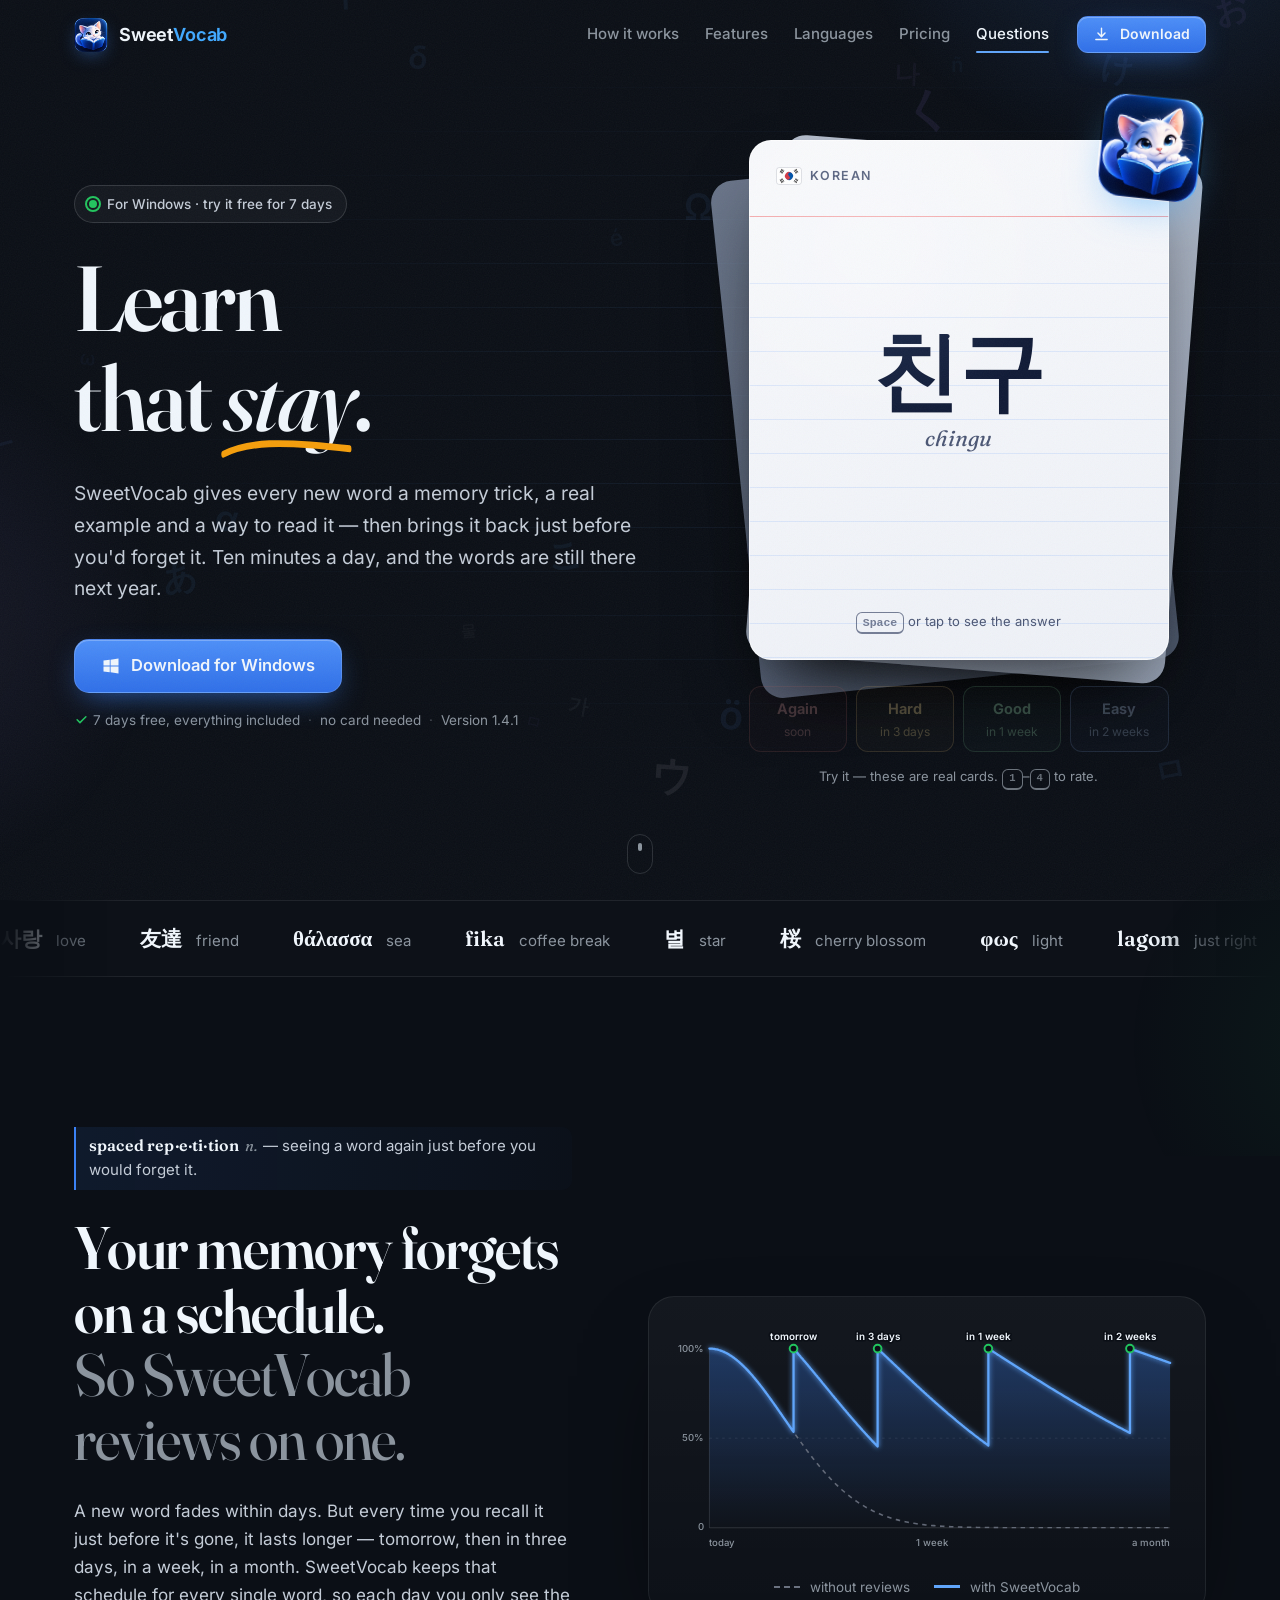
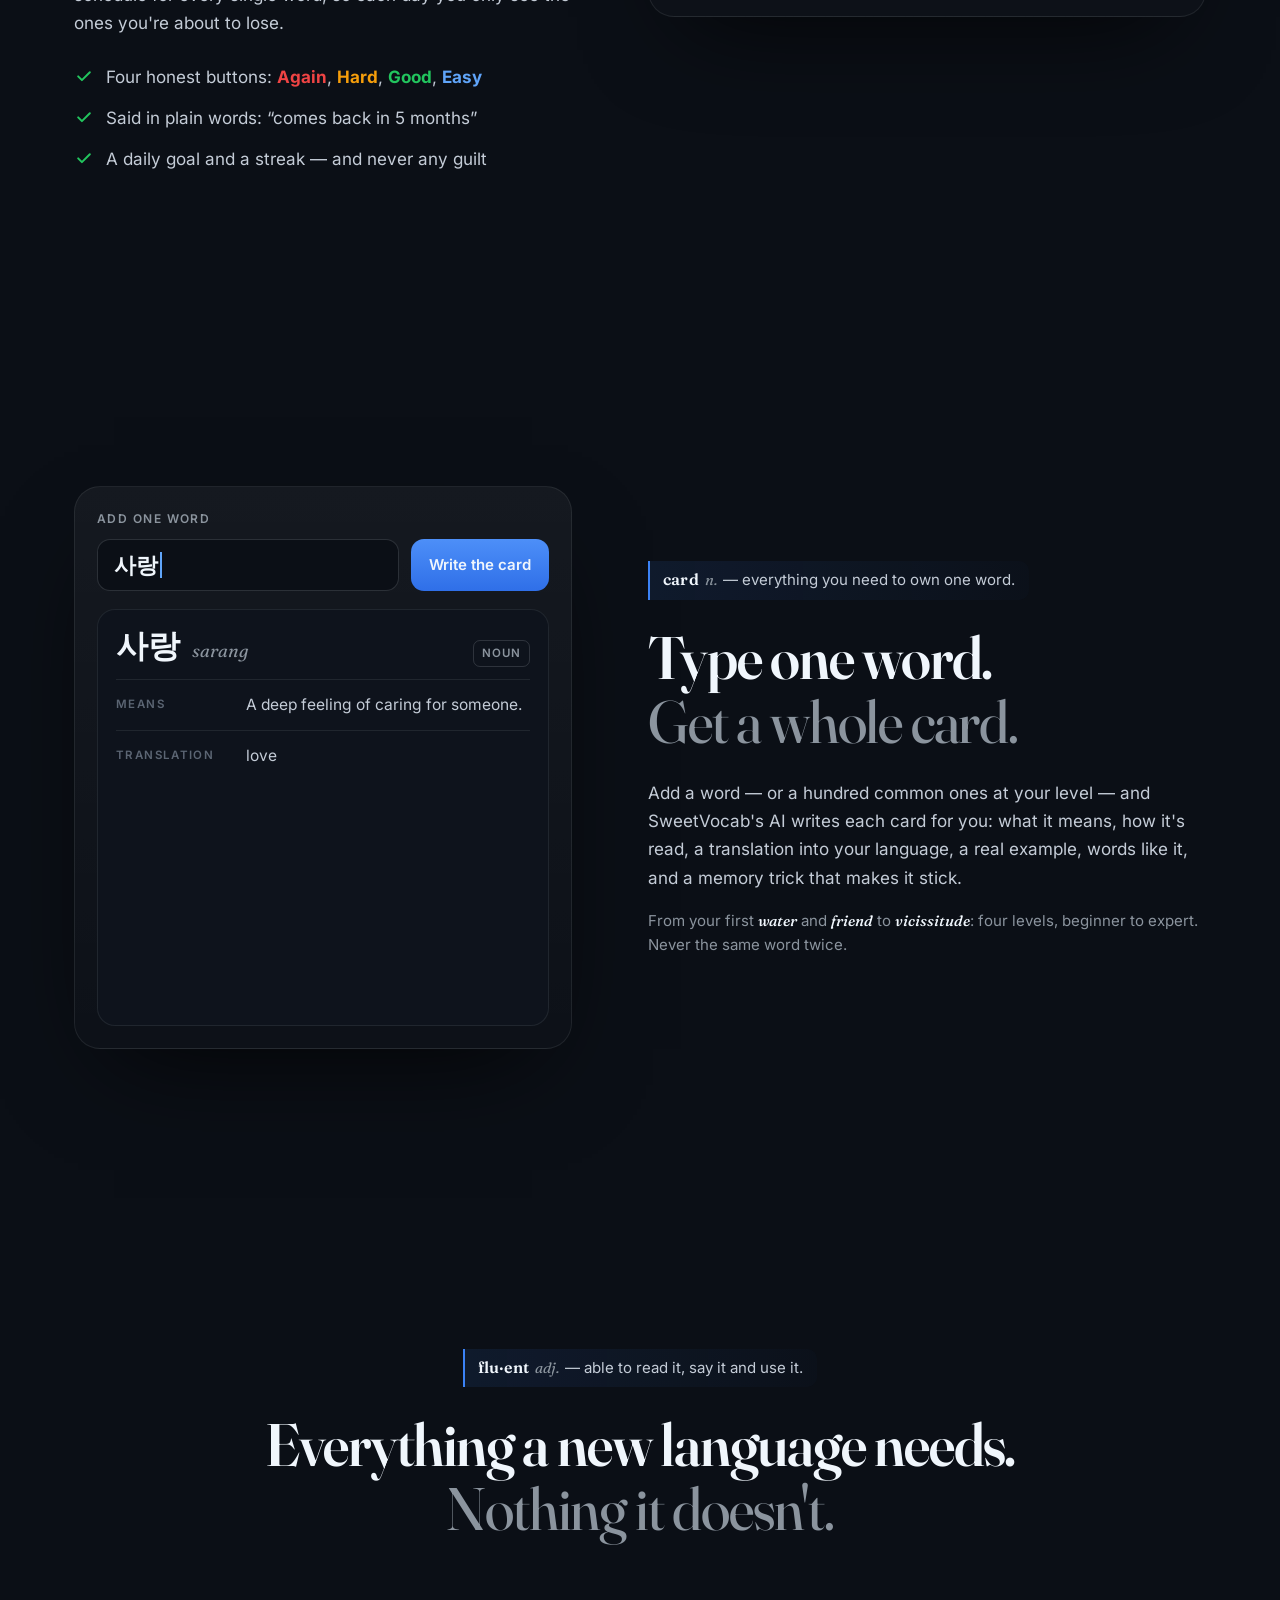
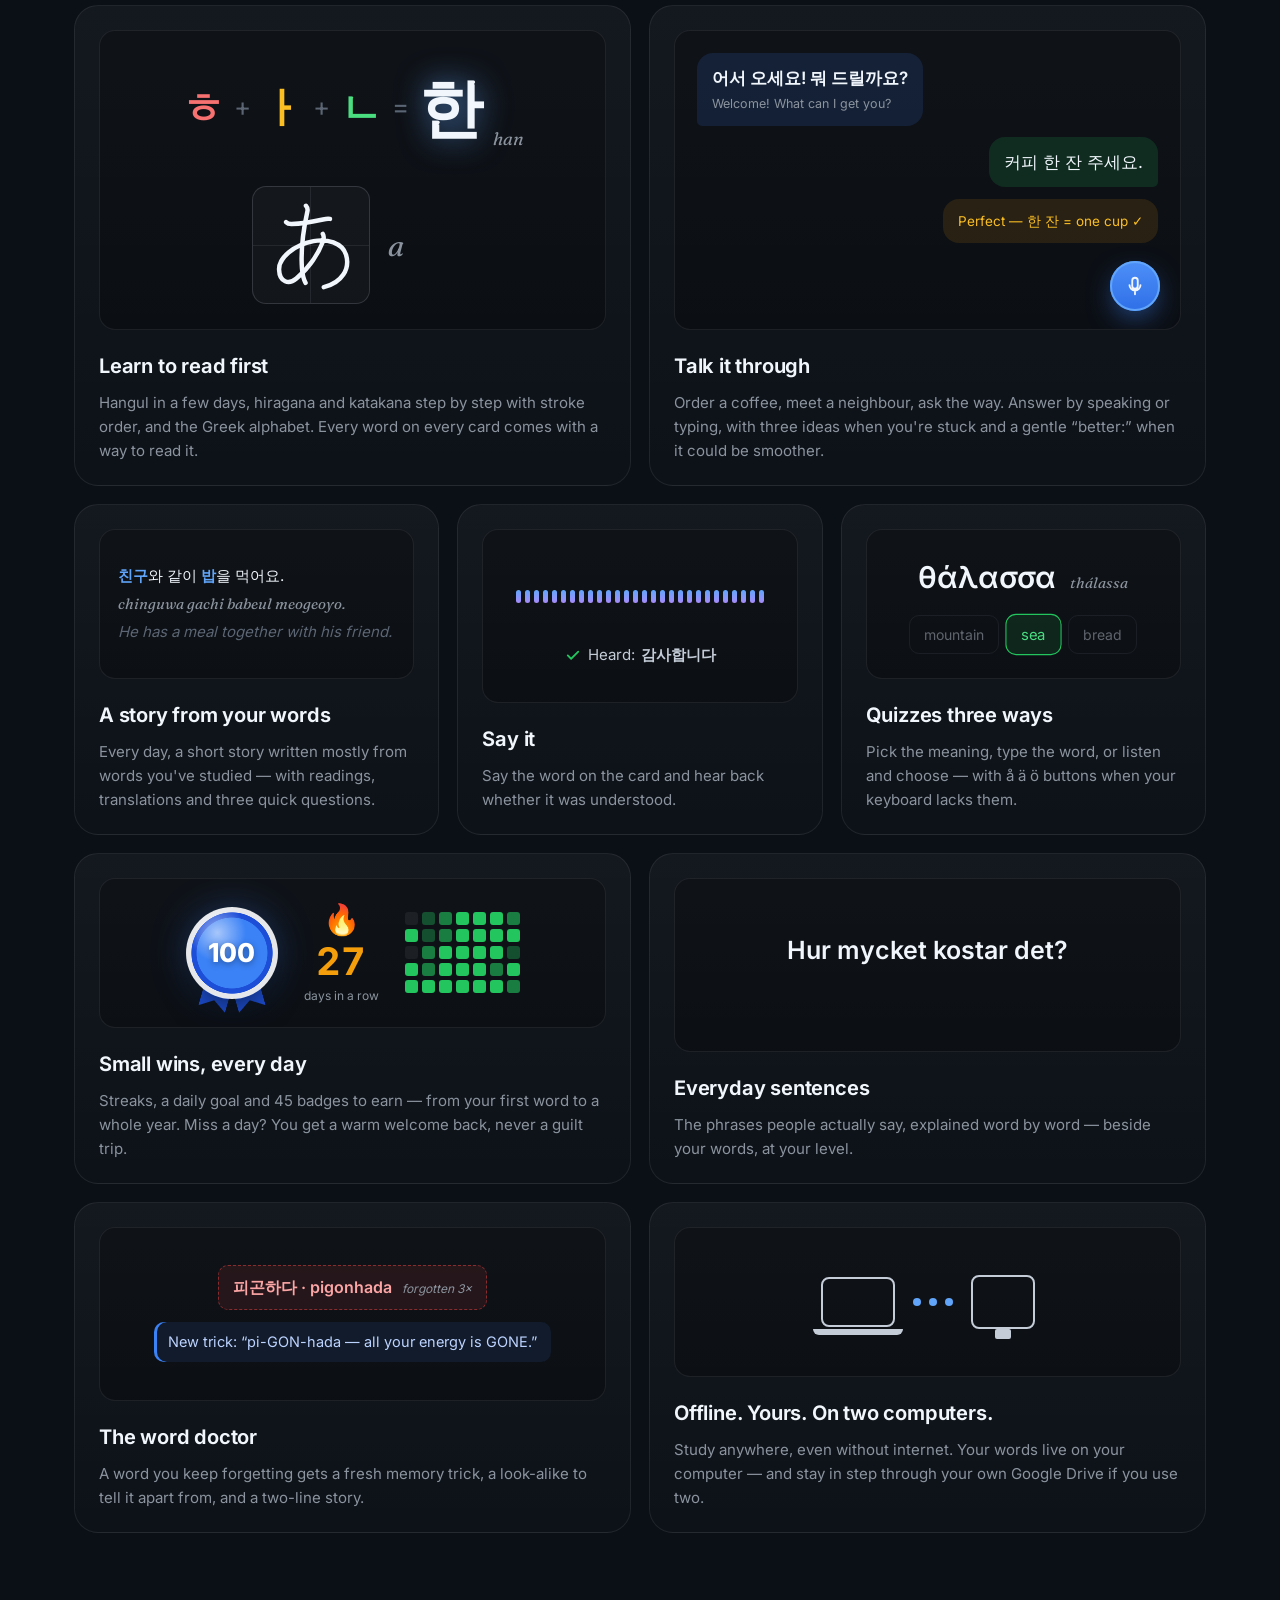
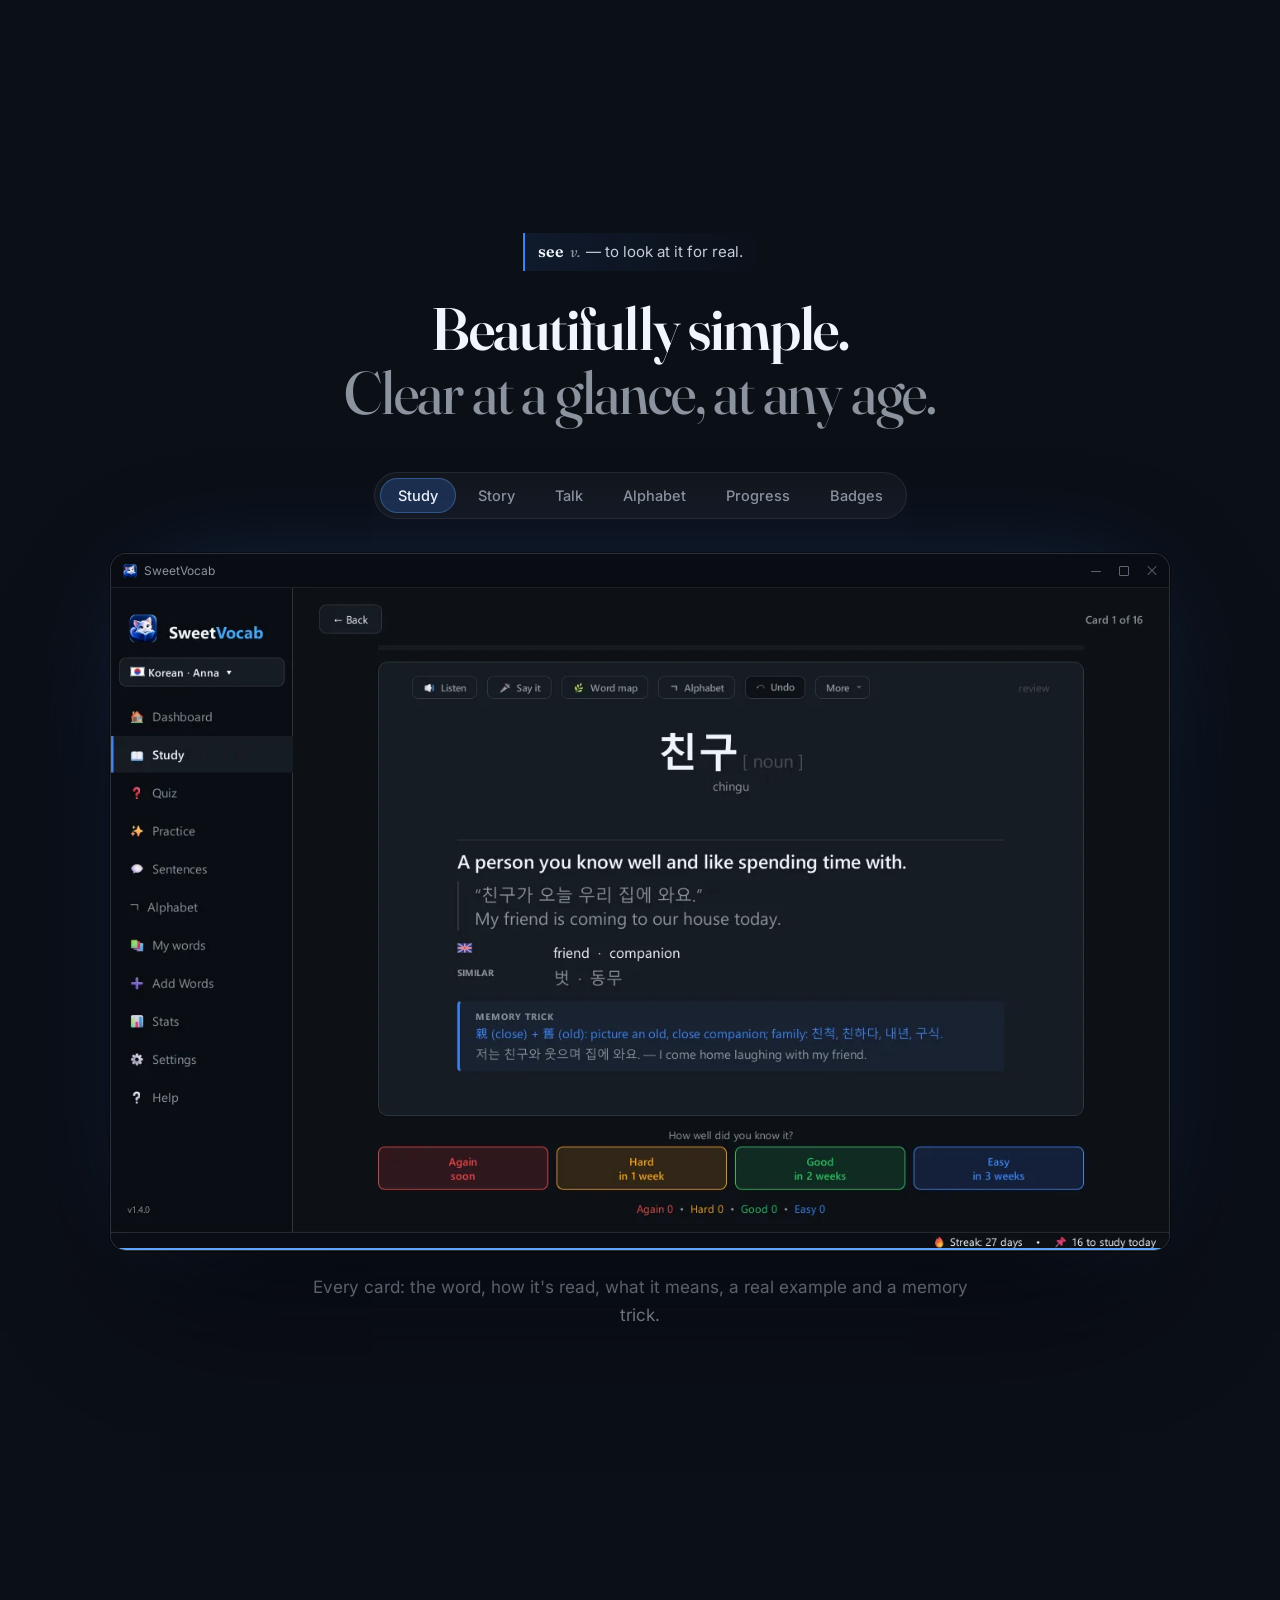
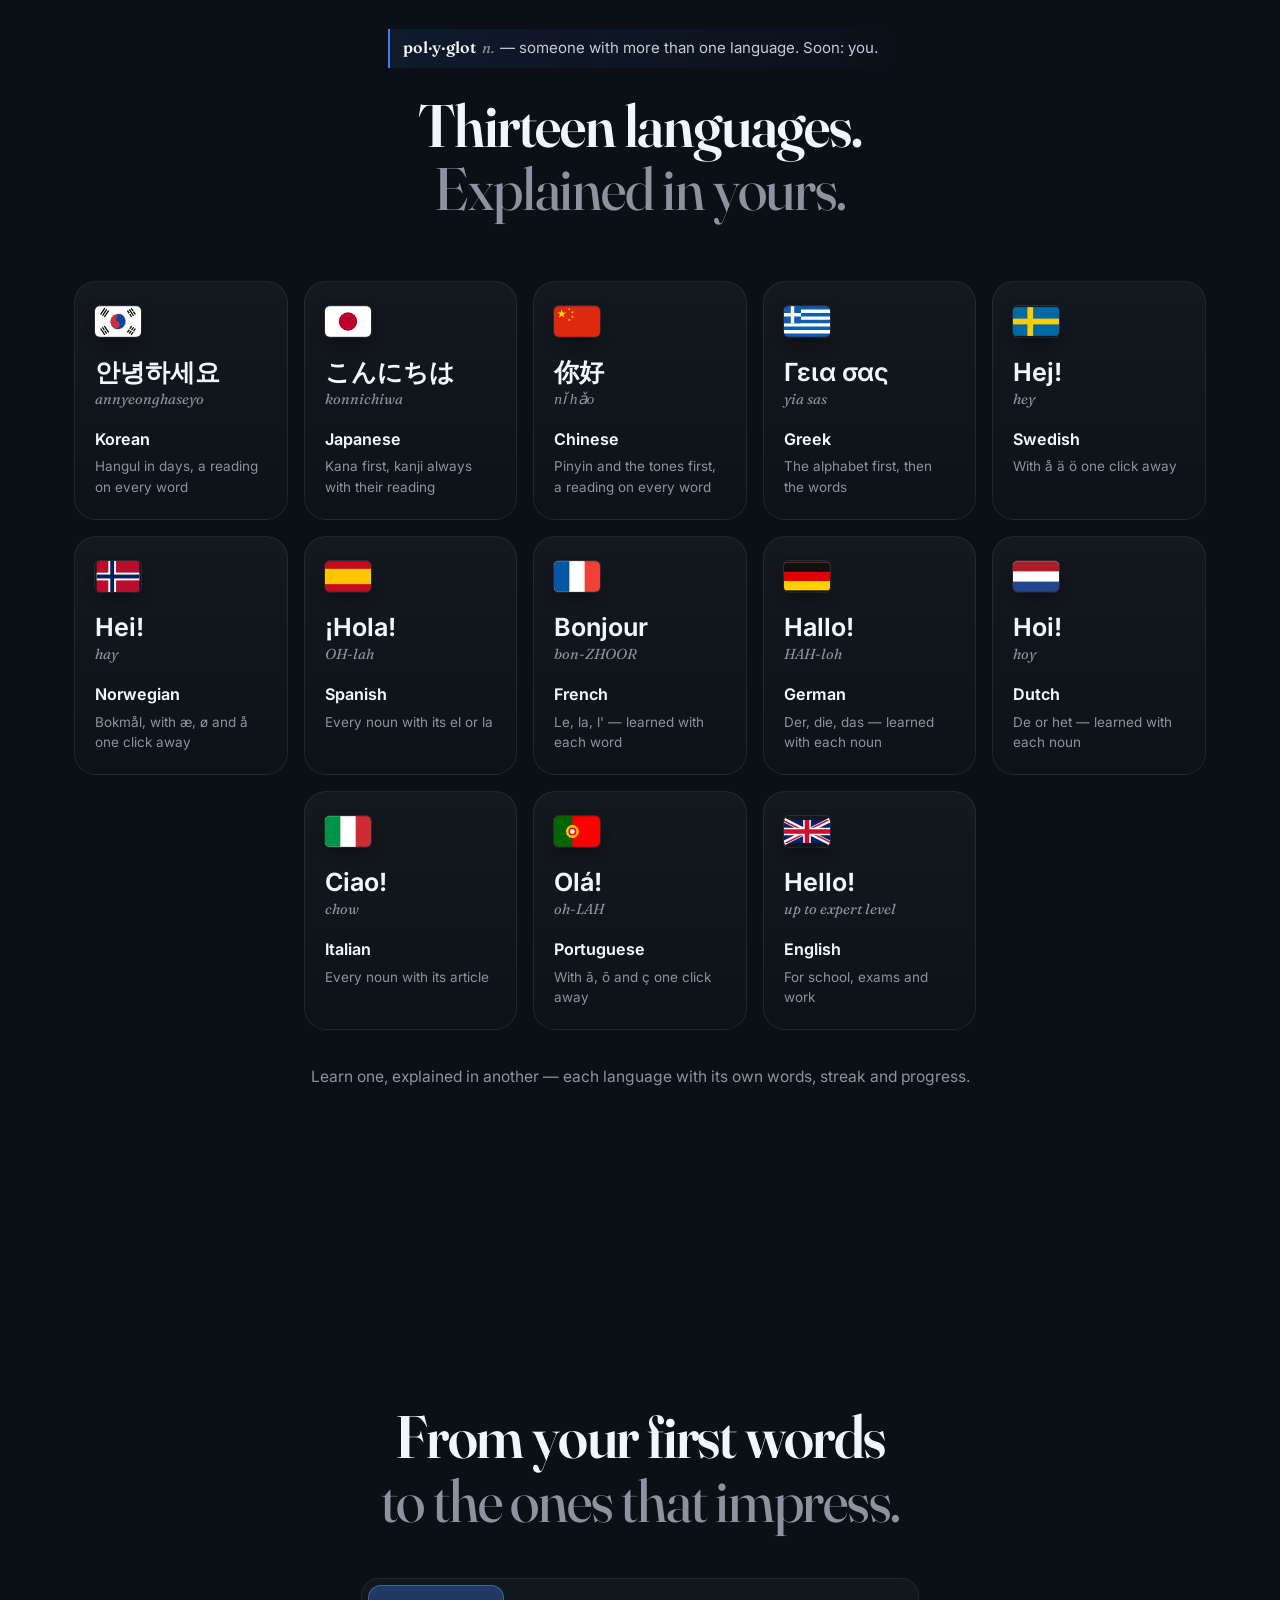
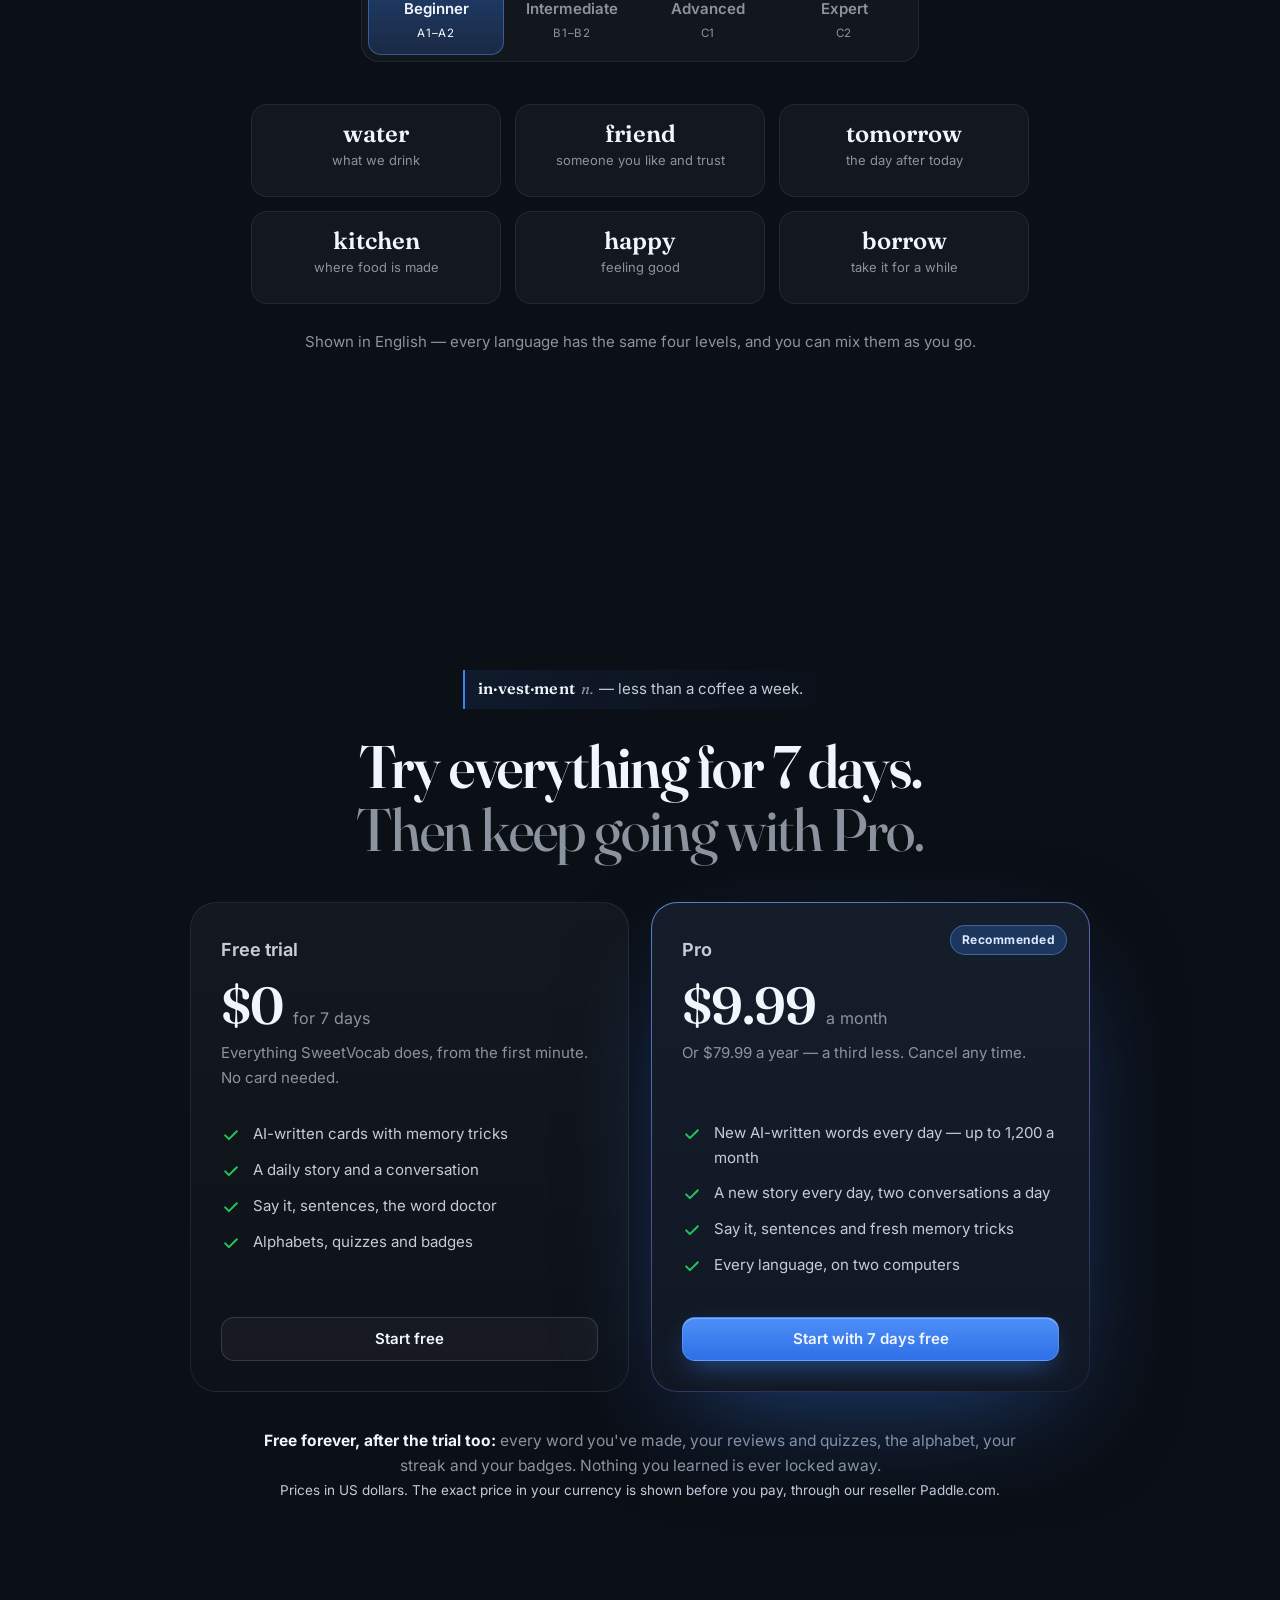
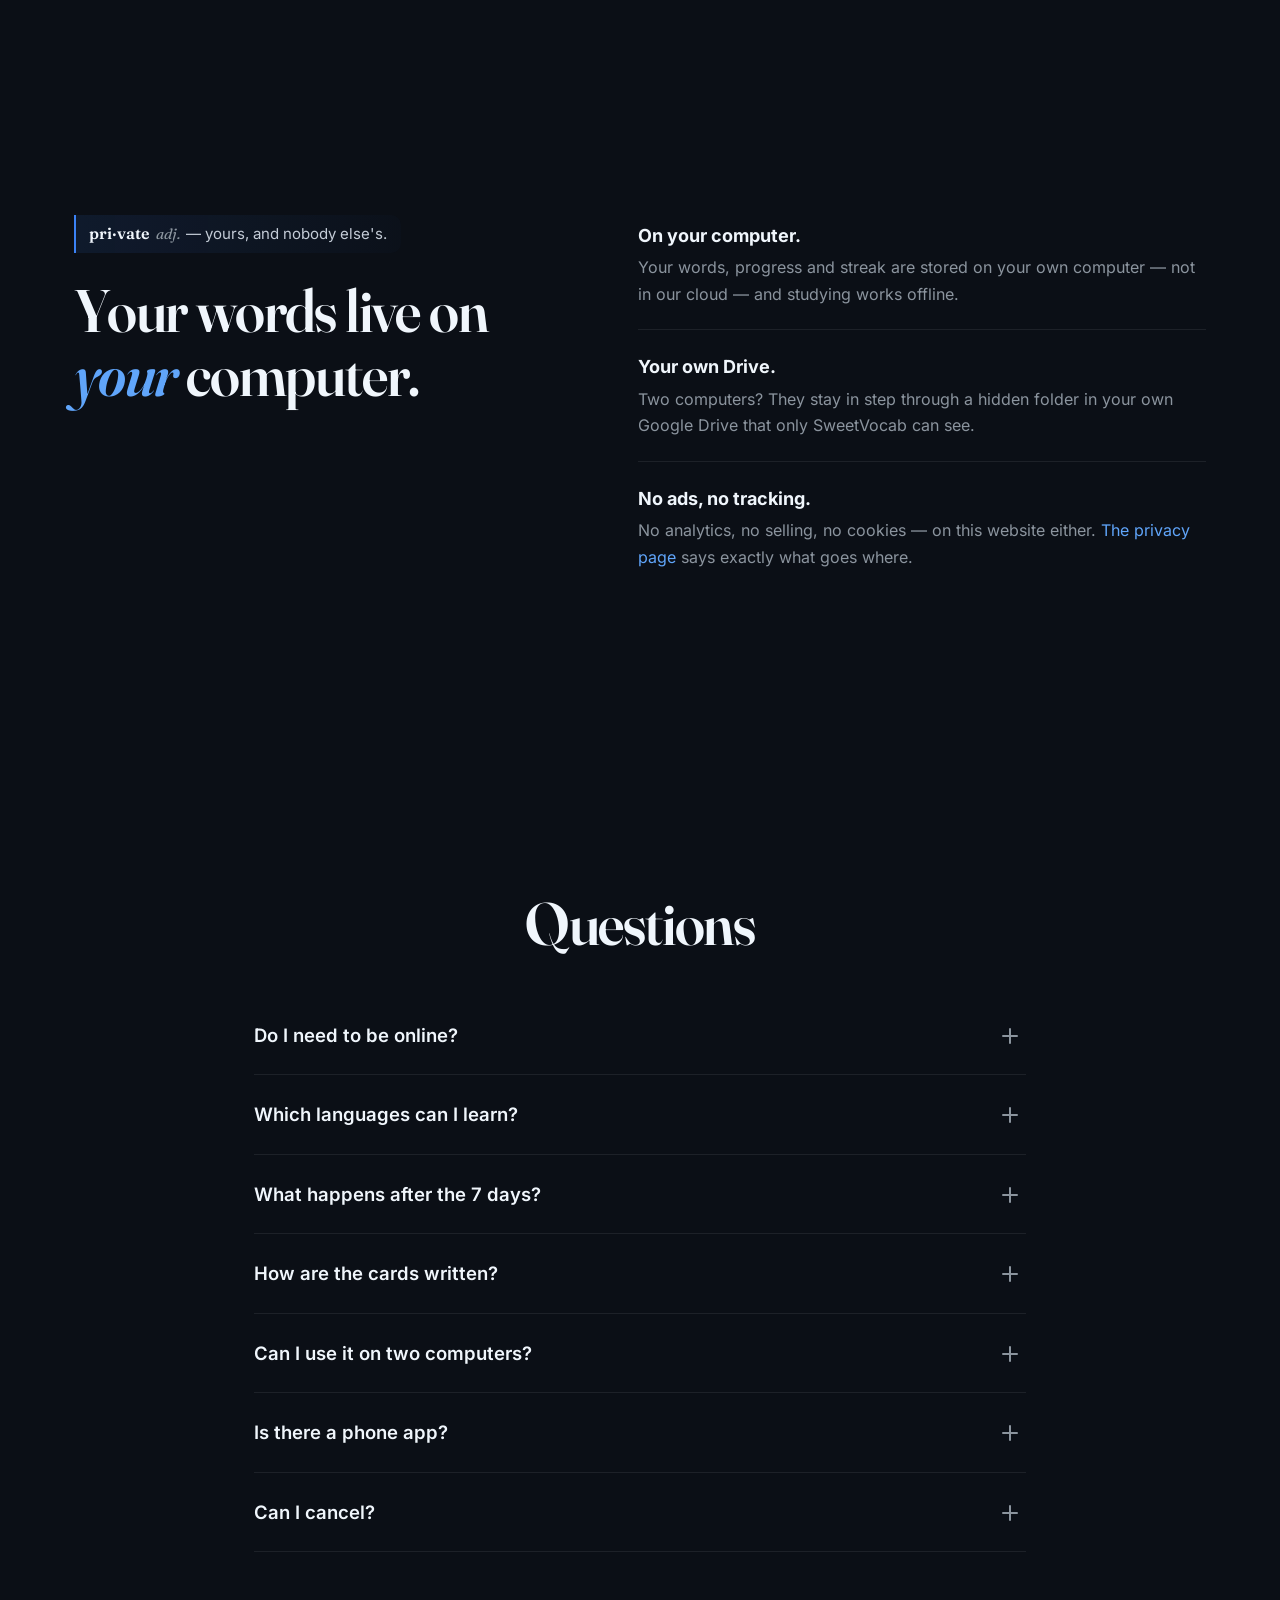
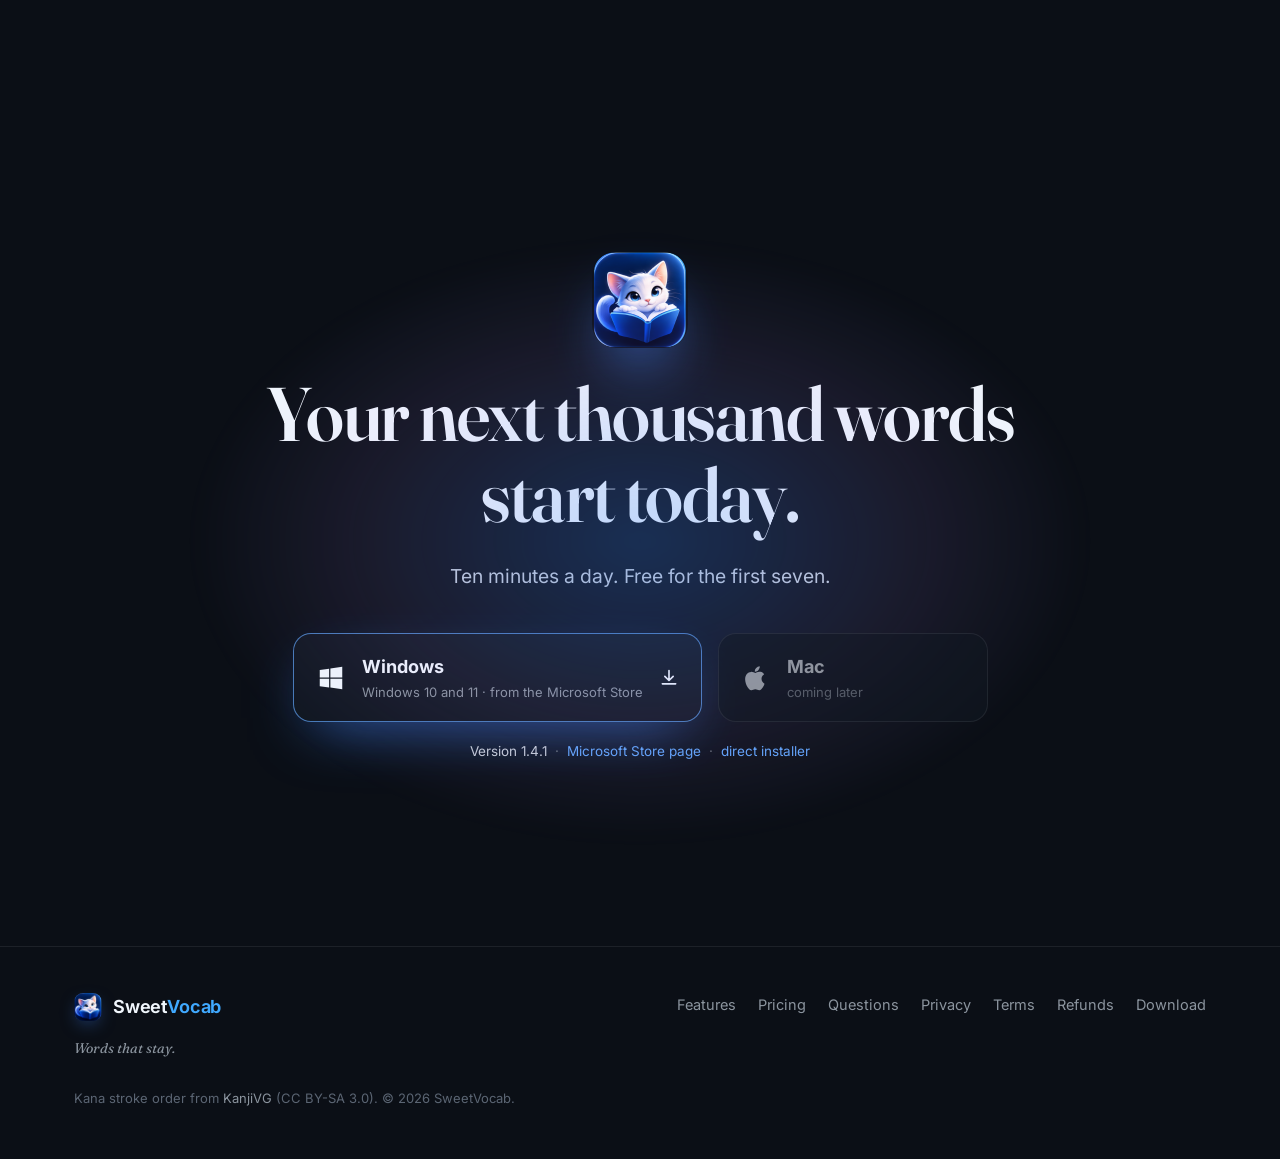
==== commit 59aa0cd7: "Thirteen languages: Chinese, Dutch and Norwegian Three cards with painted flags (China, the Netherla" ====
--- a/index.html
+++ b/index.html
@@ -4,7 +4,7 @@
 <meta charset="utf-8">
 <meta name="viewport" content="width=device-width, initial-scale=1">
 <title>SweetVocab — learn words that stay</title>
-<meta name="description" content="A vocabulary trainer for Windows. Every new word gets a memory trick, a real example and a reading you can say — then comes back just before you'd forget it. Ten languages: Spanish, French, German, Italian, Portuguese, Swedish, Greek, Korean, Japanese and English. 7 days free.">
+<meta name="description" content="A vocabulary trainer for Windows. Every new word gets a memory trick, a real example and a reading you can say — then comes back just before you'd forget it. Thirteen languages: Spanish, French, German, Italian, Portuguese, Dutch, Swedish, Norwegian, Greek, Korean, Japanese, Chinese and English. 7 days free.">
 <meta name="theme-color" content="#0b0f16">
 <link rel="canonical" href="https://sweetvocab.com/">
 <link rel="icon" href="favicon.ico" sizes="any">
@@ -12,7 +12,7 @@
 <link rel="apple-touch-icon" href="assets/img/apple-touch-icon.png">
 <meta property="og:type" content="website">
 <meta property="og:title" content="SweetVocab — learn words that stay">
-<meta property="og:description" content="Memory tricks, real examples and reviews timed just before you'd forget. Ten languages, explained in yours. 7 days free.">
+<meta property="og:description" content="Memory tricks, real examples and reviews timed just before you'd forget. Thirteen languages, explained in yours. 7 days free.">
 <meta property="og:image" content="https://sweetvocab.com/assets/img/og.png">
 <meta property="og:url" content="https://sweetvocab.com/">
 <meta name="twitter:card" content="summary_large_image">
@@ -27,7 +27,7 @@
   "name": "SweetVocab",
   "operatingSystem": "Windows",
   "applicationCategory": "EducationalApplication",
-  "description": "A vocabulary trainer with memory tricks, real examples and spaced repetition. Spanish, French, German, Italian, Portuguese, Swedish, Greek, Korean, Japanese and English.",
+  "description": "A vocabulary trainer with memory tricks, real examples and spaced repetition. Spanish, French, German, Italian, Portuguese, Dutch, Swedish, Norwegian, Greek, Korean, Japanese, Chinese and English.",
   "offers": [
     {"@type": "Offer", "name": "Pro, monthly", "price": "99", "priceCurrency": "SEK"},
     {"@type": "Offer", "name": "Pro, yearly", "price": "799", "priceCurrency": "SEK"}
@@ -68,6 +68,9 @@
   <symbol id="flag-de" viewBox="0 0 30 18"><rect width="30" height="18" fill="#ffce00"/><rect width="30" height="12" fill="#dd0000"/><rect width="30" height="6" fill="#111"/></symbol>
   <symbol id="flag-it" viewBox="0 0 30 20"><rect width="30" height="20" fill="#ce2b37"/><rect width="20" height="20" fill="#fff"/><rect width="10" height="20" fill="#009246"/></symbol>
   <symbol id="flag-pt" viewBox="0 0 30 20"><rect width="30" height="20" fill="#ff0000"/><rect width="12" height="20" fill="#006600"/><circle cx="12" cy="10" r="4.2" fill="#ffcc00"/><circle cx="12" cy="10" r="2.6" fill="#ff0000"/><circle cx="12" cy="10" r="1.6" fill="#fff"/></symbol>
+  <symbol id="flag-zh" viewBox="0 0 30 20"><rect width="30" height="20" fill="#de2910"/><polygon points="5.00,2.00 4.33,4.07 2.15,4.07 3.91,5.35 3.24,7.43 5.00,6.15 6.76,7.43 6.09,5.35 7.85,4.07 5.67,4.07" fill="#ffde00"/><polygon points="9.14,2.51 9.85,2.35 10.22,2.97 10.29,2.25 11.00,2.09 10.33,1.80 10.39,1.08 9.91,1.63 9.25,1.34 9.62,1.97" fill="#ffde00"/><polygon points="11.01,4.14 11.73,4.27 11.83,4.99 12.17,4.34 12.88,4.47 12.38,3.95 12.72,3.30 12.07,3.62 11.56,3.10 11.66,3.82" fill="#ffde00"/><polygon points="11.04,6.73 11.64,7.13 11.44,7.83 12.01,7.38 12.62,7.79 12.37,7.10 12.94,6.66 12.21,6.68 11.96,6.00 11.76,6.70" fill="#ffde00"/><polygon points="9.22,8.38 9.62,8.98 9.16,9.55 9.87,9.36 10.26,9.96 10.30,9.24 11.00,9.05 10.32,8.79 10.35,8.06 9.90,8.63" fill="#ffde00"/></symbol>
+  <symbol id="flag-nl" viewBox="0 0 9 6"><rect width="9" height="6" fill="#21468b"/><rect width="9" height="4" fill="#fff"/><rect width="9" height="2" fill="#ae1c28"/></symbol>
+  <symbol id="flag-no" viewBox="0 0 22 16"><rect width="22" height="16" fill="#ba0c2f"/><rect x="6" width="4" height="16" fill="#fff"/><rect y="6" width="22" height="4" fill="#fff"/><rect x="7" width="2" height="16" fill="#00205b"/><rect y="7" width="22" height="2" fill="#00205b"/></symbol>
   <symbol id="flag-sv" viewBox="0 0 16 10"><rect width="16" height="10" fill="#006aa7"/><rect x="5" width="2" height="10" fill="#fecc00"/><rect y="4" width="16" height="2" fill="#fecc00"/></symbol>
   <symbol id="flag-en" viewBox="0 0 60 30">
     <clipPath id="uk-clip"><path d="M30 15h30v15zv15H0zH0V0zV0h30z"/></clipPath>
@@ -376,7 +379,7 @@
 <section class="section langs" id="languages">
   <div class="wrap">
     <p class="entry center reveal"><b>pol·y·glot</b> <i>n.</i> — someone with more than one language. Soon: you.</p>
-    <h2 class="center reveal">Ten languages.<br><span class="muted-h">Explained in yours.</span></h2>
+    <h2 class="center reveal">Thirteen languages.<br><span class="muted-h">Explained in yours.</span></h2>
     <div class="lang-grid">
       <article class="lang-card reveal" style="--hue: #cd2e3a">
         <svg class="flag"><use href="#flag-ko"/></svg>
@@ -388,6 +391,11 @@
         <p class="hello" lang="ja">こんにちは</p><p class="hello-read">konnichiwa</p>
         <h3>Japanese</h3><p class="lang-note">Kana first, kanji always with their reading</p>
       </article>
+      <article class="lang-card reveal" style="--hue: #de2910">
+        <svg class="flag"><use href="#flag-zh"/></svg>
+        <p class="hello" lang="zh-Hans">你好</p><p class="hello-read pinyin">nǐ hǎo</p>
+        <h3>Chinese</h3><p class="lang-note">Pinyin and the tones first, a reading on every word</p>
+      </article>
       <article class="lang-card reveal" style="--hue: #0d5eaf">
         <svg class="flag"><use href="#flag-el"/></svg>
         <p class="hello" lang="el">Γεια σας</p><p class="hello-read">yia sas</p>
@@ -398,6 +406,11 @@
         <p class="hello" lang="sv">Hej!</p><p class="hello-read">hey</p>
         <h3>Swedish</h3><p class="lang-note">With å ä ö one click away</p>
       </article>
+      <article class="lang-card reveal" style="--hue: #ba0c2f">
+        <svg class="flag"><use href="#flag-no"/></svg>
+        <p class="hello" lang="nb">Hei!</p><p class="hello-read">hay</p>
+        <h3>Norwegian</h3><p class="lang-note">Bokmål, with æ, ø and å one click away</p>
+      </article>
       <article class="lang-card reveal" style="--hue: #c60b1e">
         <svg class="flag"><use href="#flag-es"/></svg>
         <p class="hello" lang="es">¡Hola!</p><p class="hello-read">OH-lah</p>
@@ -412,6 +425,11 @@
         <svg class="flag"><use href="#flag-de"/></svg>
         <p class="hello" lang="de">Hallo!</p><p class="hello-read">HAH-loh</p>
         <h3>German</h3><p class="lang-note">Der, die, das — learned with each noun</p>
+      </article>
+      <article class="lang-card reveal" style="--hue: #ae1c28">
+        <svg class="flag"><use href="#flag-nl"/></svg>
+        <p class="hello" lang="nl">Hoi!</p><p class="hello-read">hoy</p>
+        <h3>Dutch</h3><p class="lang-note">De or het — learned with each noun</p>
       </article>
       <article class="lang-card reveal" style="--hue: #009246">
         <svg class="flag"><use href="#flag-it"/></svg>
@@ -509,7 +527,7 @@
       <details class="reveal"><summary>Do I need to be online?</summary>
         <p>Studying, quizzes, the alphabet and your progress all work without internet. New words, stories, conversations and Say it are written by the AI, so they need a connection.</p></details>
       <details class="reveal"><summary>Which languages can I learn?</summary>
-        <p>Spanish, French, German, Italian, Portuguese, Swedish, Greek, Korean, Japanese and English — each explained in any of the others. You can learn several, each with its own words and progress.</p></details>
+        <p>Spanish, French, German, Italian, Portuguese, Dutch, Swedish, Norwegian, Greek, Korean, Japanese, Chinese (Mandarin) and English — each explained in any of the others. You can learn several, each with its own words and progress.</p></details>
       <details class="reveal"><summary>What happens after the 7 days?</summary>
         <p>Choose Pro to keep the AI features. If you don't, nothing is lost: every word you made stays yours, and reviewing, quizzes, the alphabet, your streak and your badges stay free.</p></details>
       <details class="reveal"><summary>How are the cards written?</summary>
--- a/assets/css/site.css
+++ b/assets/css/site.css
@@ -611,8 +611,8 @@
 .shot-caption { margin: 22px auto 0; max-width: 40em; text-align: center; color: var(--muted) !important; min-height: 3.3em; transition: opacity .3s; }
 
 /* ------------------------------------------------------------ languages */
-.lang-grid { display: grid; grid-template-columns: repeat(5, 1fr); gap: 16px; margin-top: 60px; }
-.lang-grid .lang-card:nth-child(n+6) { --row: 2; }
+.lang-grid { display: flex; flex-wrap: wrap; justify-content: center; gap: 16px; margin-top: 60px; }
+.lang-grid .lang-card { flex: 0 0 calc((100% - 4 * 16px) / 5); min-width: 0; }
 .lang-card {
   position: relative; padding: 24px 20px 22px; border-radius: 22px; border: 1px solid var(--line); text-align: left;
   background: linear-gradient(180deg, rgba(255, 255, 255, .04), rgba(255, 255, 255, .01));
@@ -623,6 +623,8 @@
 .lang-card .flag { width: 46px; height: 31px; border-radius: 5px; box-shadow: 0 6px 16px -6px rgba(0, 0, 0, .7), 0 0 0 1px rgba(255, 255, 255, .1); }
 .hello { margin: 20px 0 0 !important; font-size: 25px; font-weight: 650; color: var(--text) !important; line-height: 1.25; }
 .hello-read { margin: 2px 0 0 !important; font: italic 14.5px var(--serif); color: var(--muted) !important; }
+/* Fraunces has no ǐ ǎ: the tone marks came out loose (ni ˇ ha ˇ o) */
+.hello-read.pinyin { font-family: "Times New Roman", Times, serif; font-size: 15.5px; }
 .lang-card h3 { margin-top: 18px; font-size: 16px; font-weight: 650; }
 .lang-note { margin: 4px 0 0 !important; font-size: 13.5px; color: var(--muted) !important; line-height: 1.5; }
 .coming { margin-top: 34px; color: var(--muted) !important; font-size: 15.5px; }
@@ -765,7 +767,7 @@
   .t-alpha, .t-talk { grid-column: span 2; grid-row: auto; }
   .t-story, .t-say, .t-quiz, .t-badges, .t-sentences, .t-doctor, .t-sync { grid-column: span 1; }
   .t-quiz { grid-column: span 2; }
-  .lang-grid { grid-template-columns: repeat(3, 1fr); }
+  .lang-grid .lang-card { flex-basis: calc((100% - 2 * 16px) / 3); }
   .private-grid { grid-template-columns: 1fr; gap: 20px; }
 }
 @media (max-width: 760px) {
@@ -792,7 +794,7 @@
   .t-alpha, .t-talk, .t-story, .t-say, .t-quiz, .t-badges, .t-sentences, .t-doctor, .t-sync { grid-column: auto; }
   .t-alpha .tile-art, .t-talk .tile-art { min-height: 260px; }
   .hangul { font-size: 32px; gap: 7px; } .hangul .block { font-size: 50px; }
-  .lang-grid { grid-template-columns: 1fr 1fr; }
+  .lang-grid .lang-card { flex-basis: calc((100% - 16px) / 2); }
   .level-switch { grid-template-columns: repeat(2, 1fr); }
   .level-words { grid-template-columns: repeat(2, minmax(0, 1fr)); }
   .level-switch button { padding: 10px 14px; }
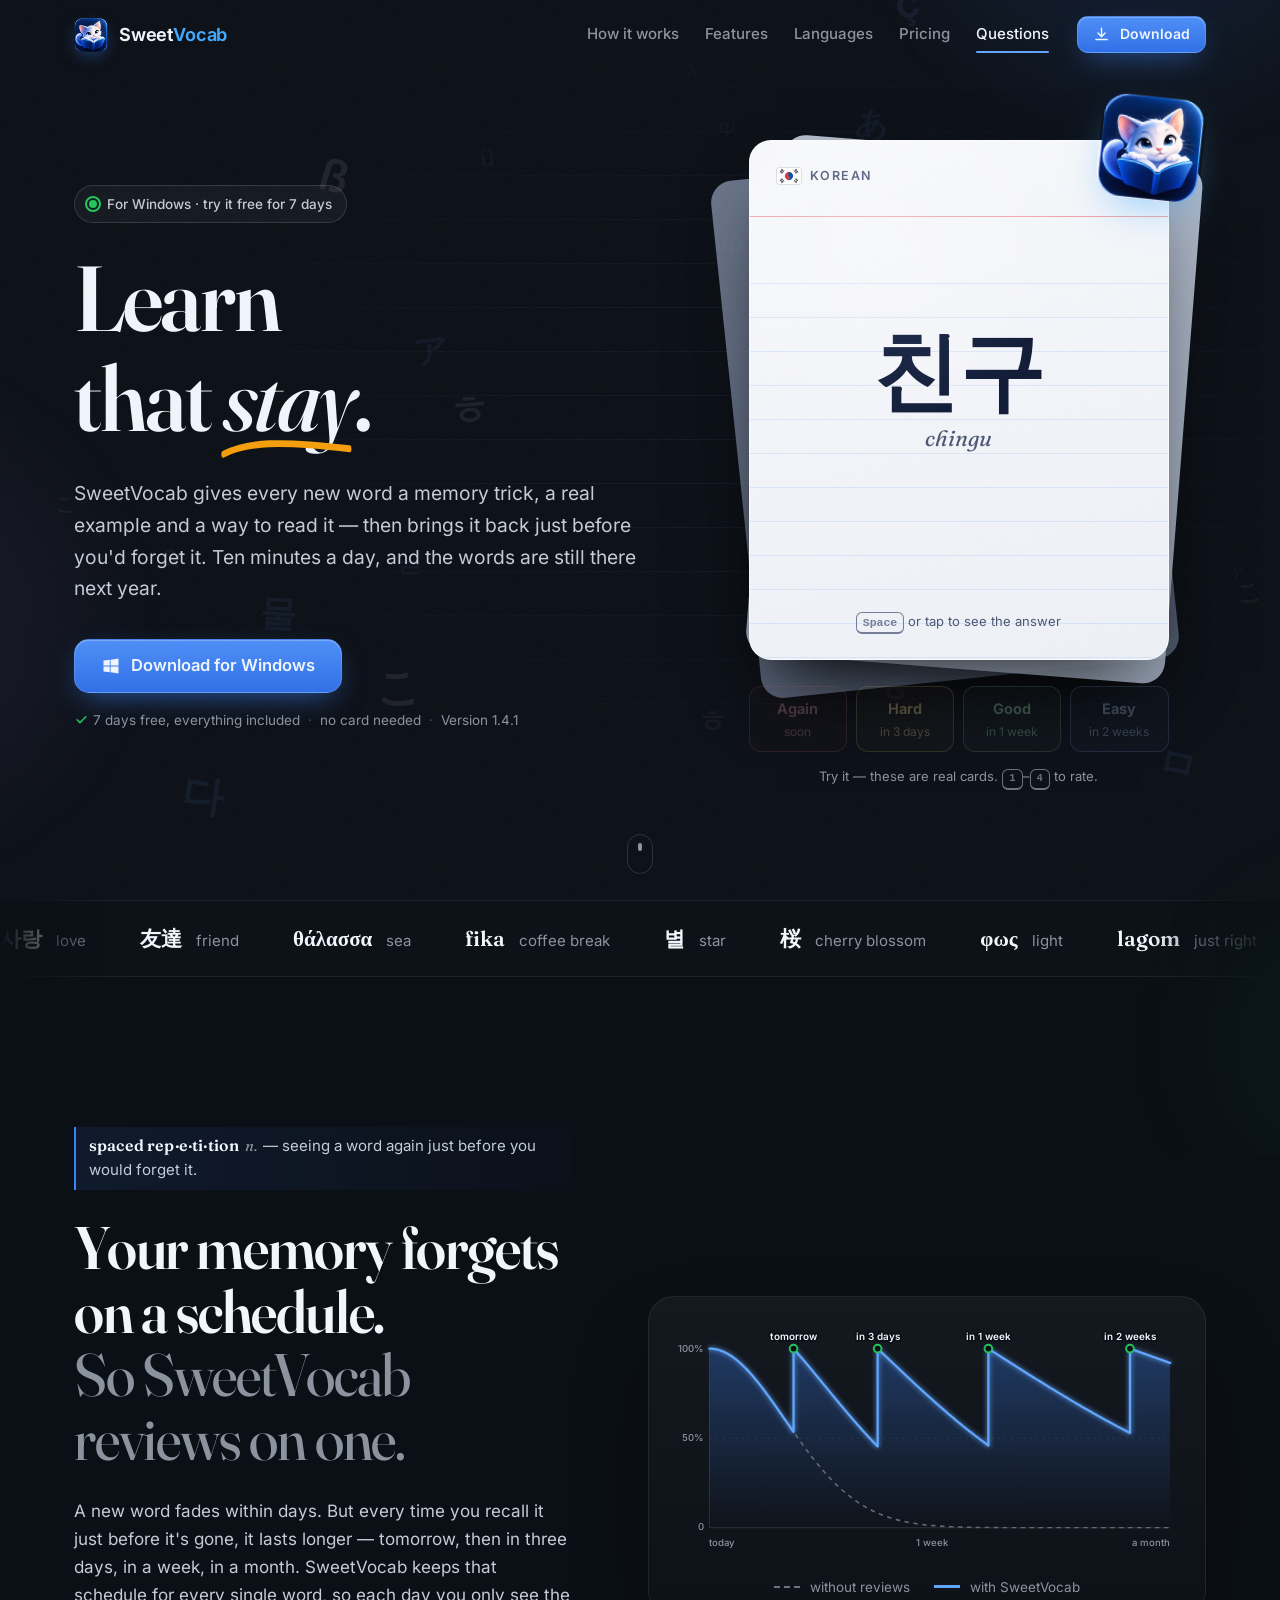
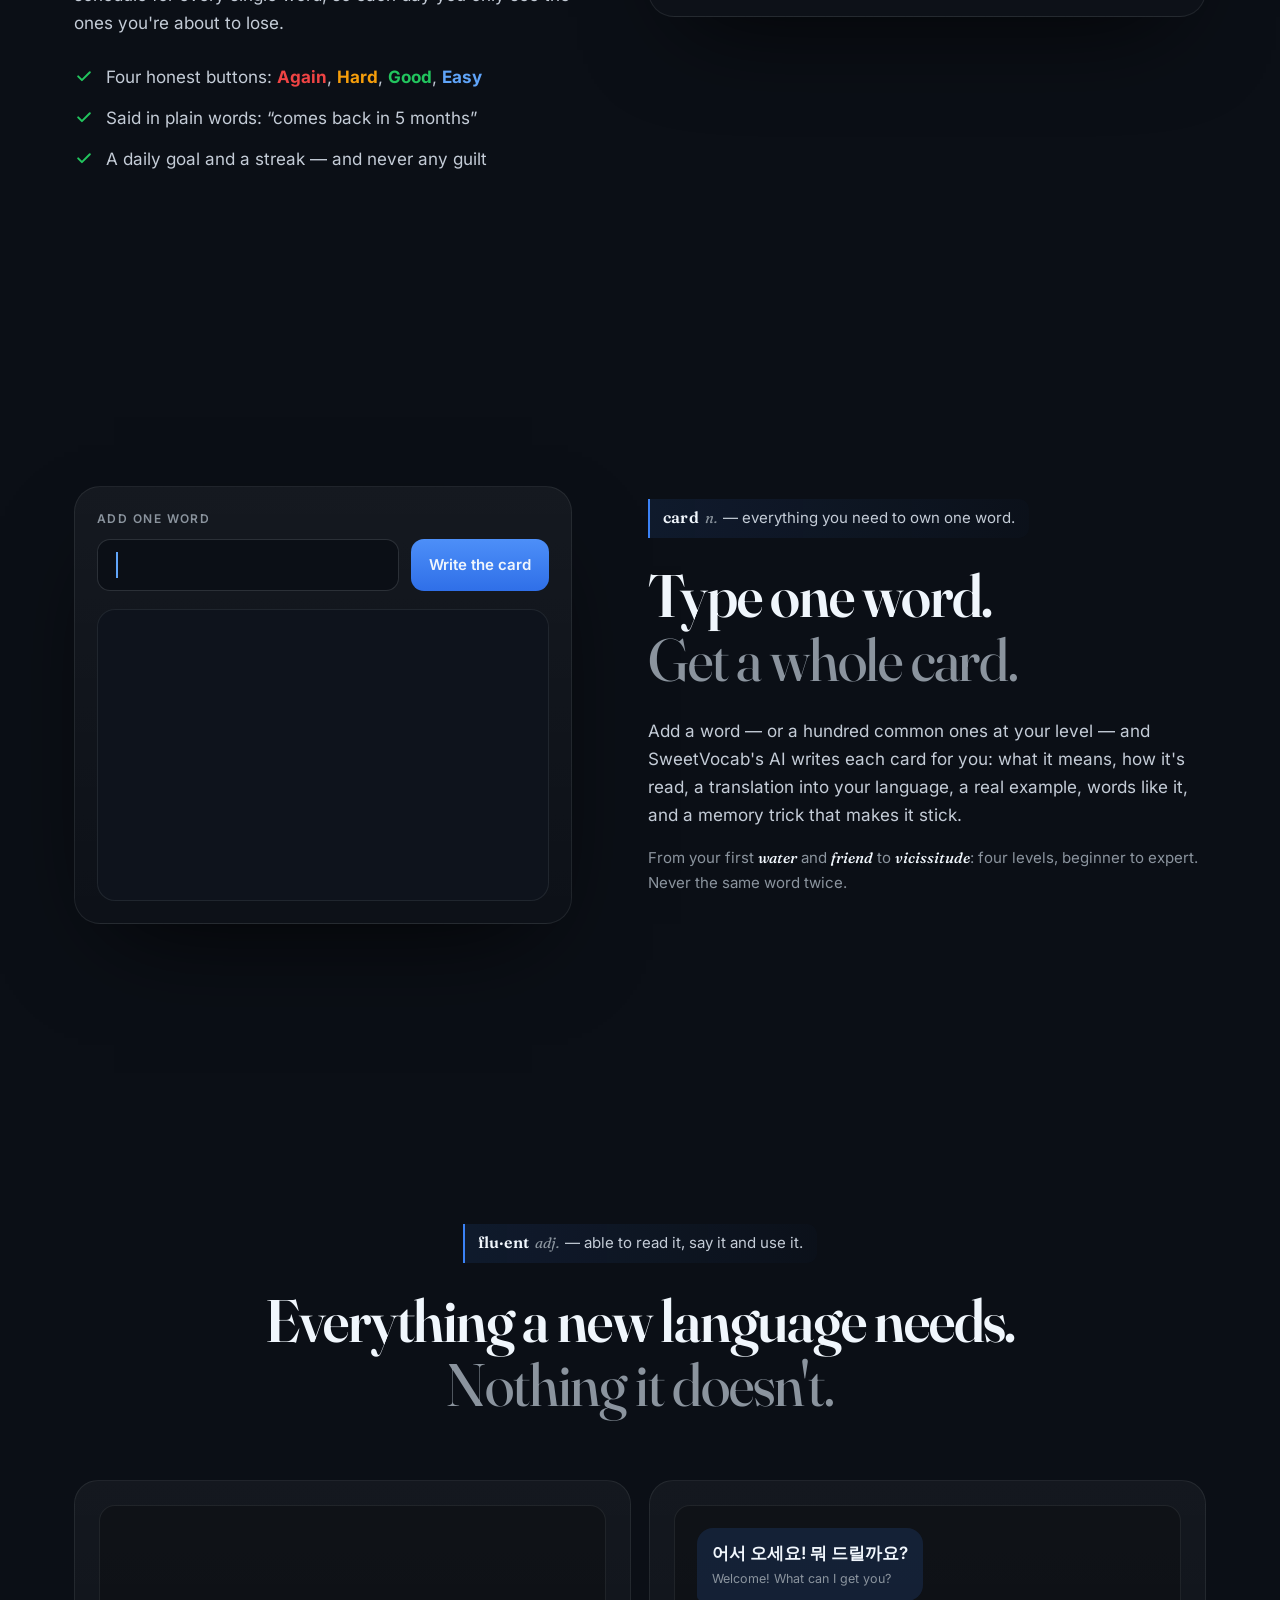
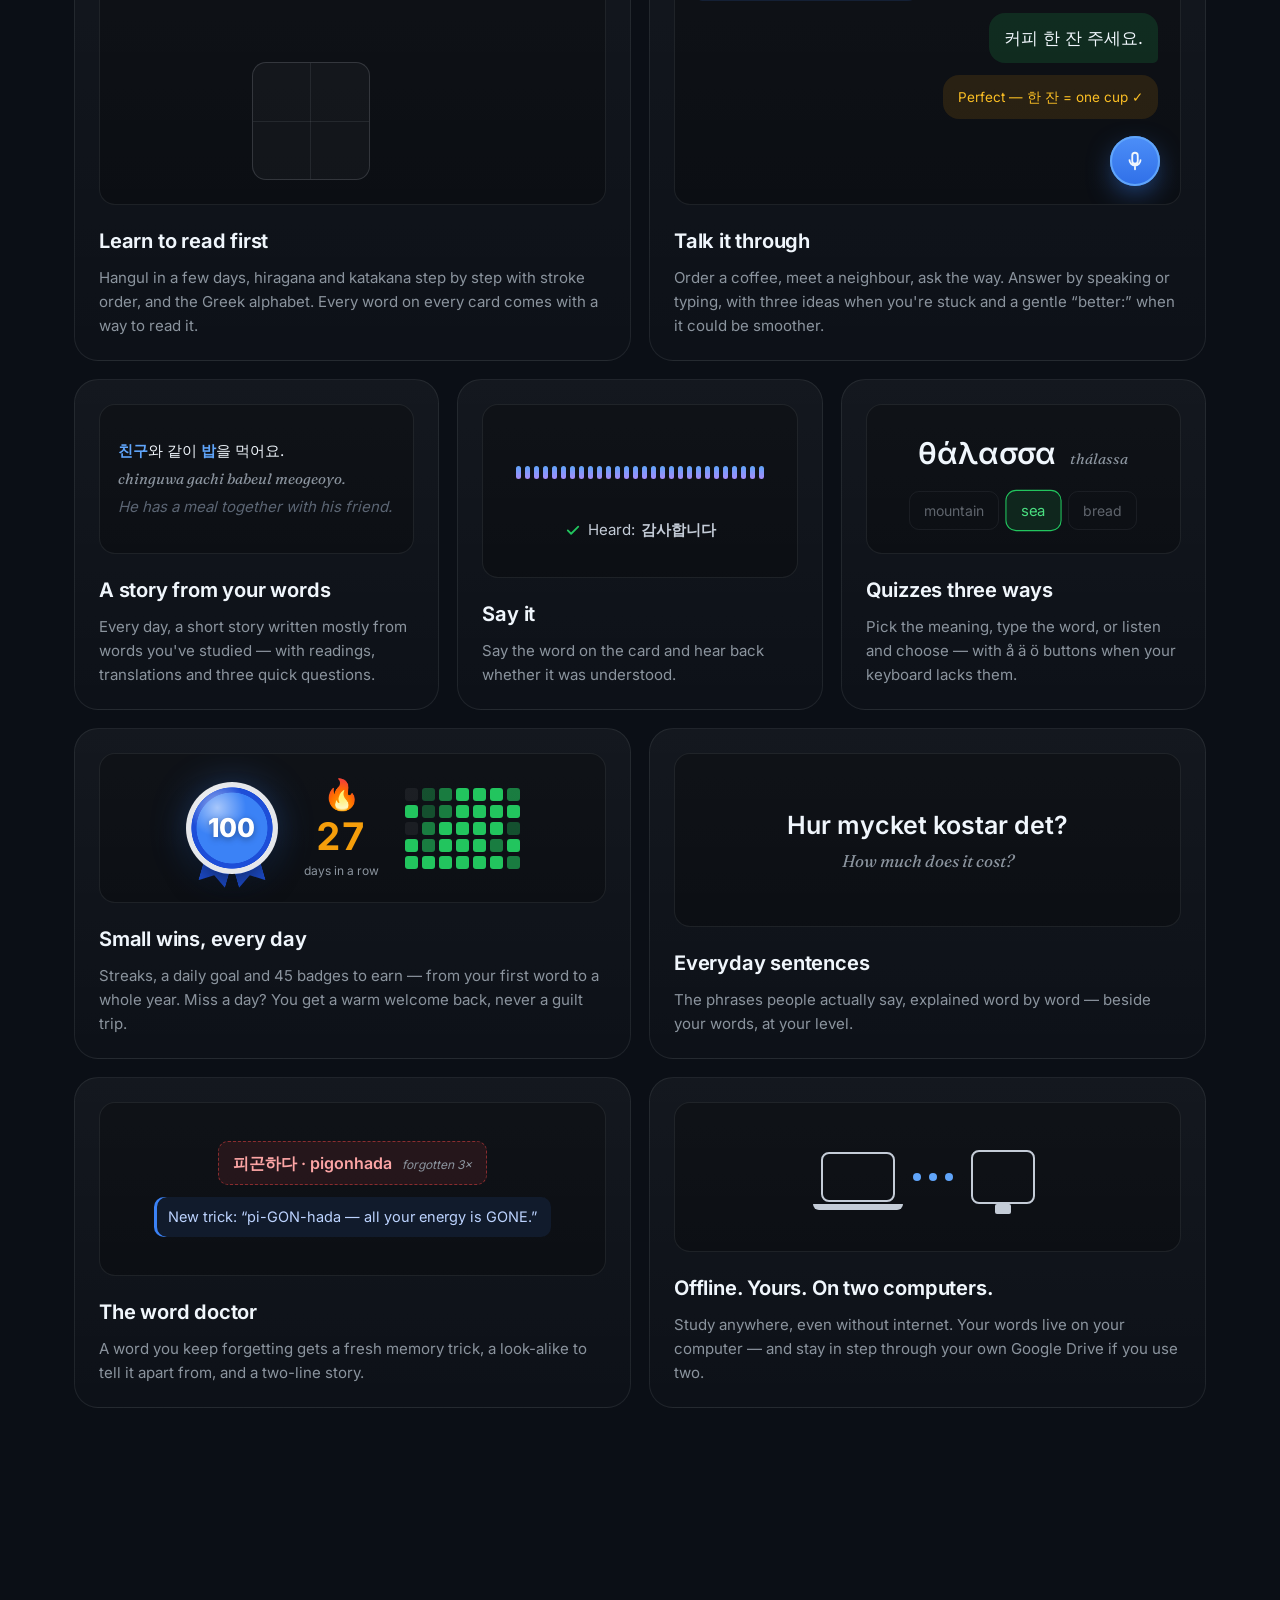
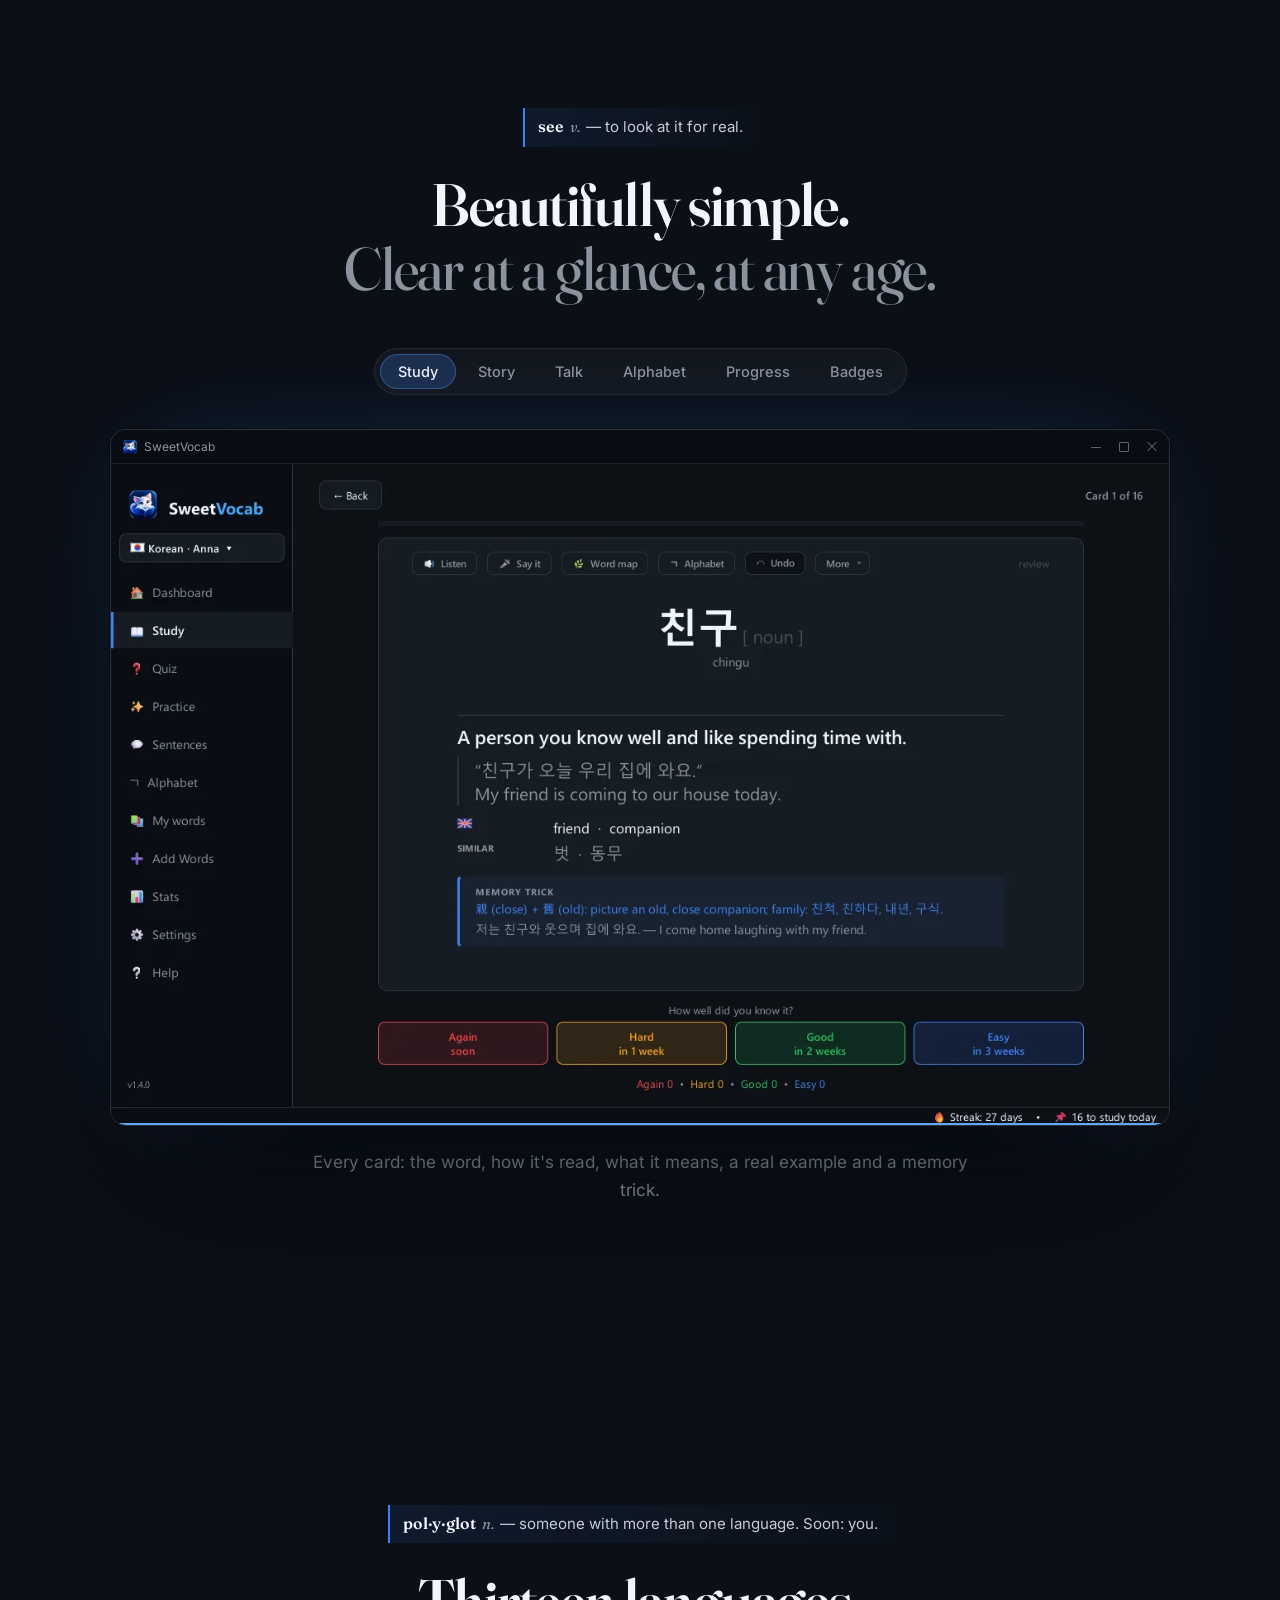
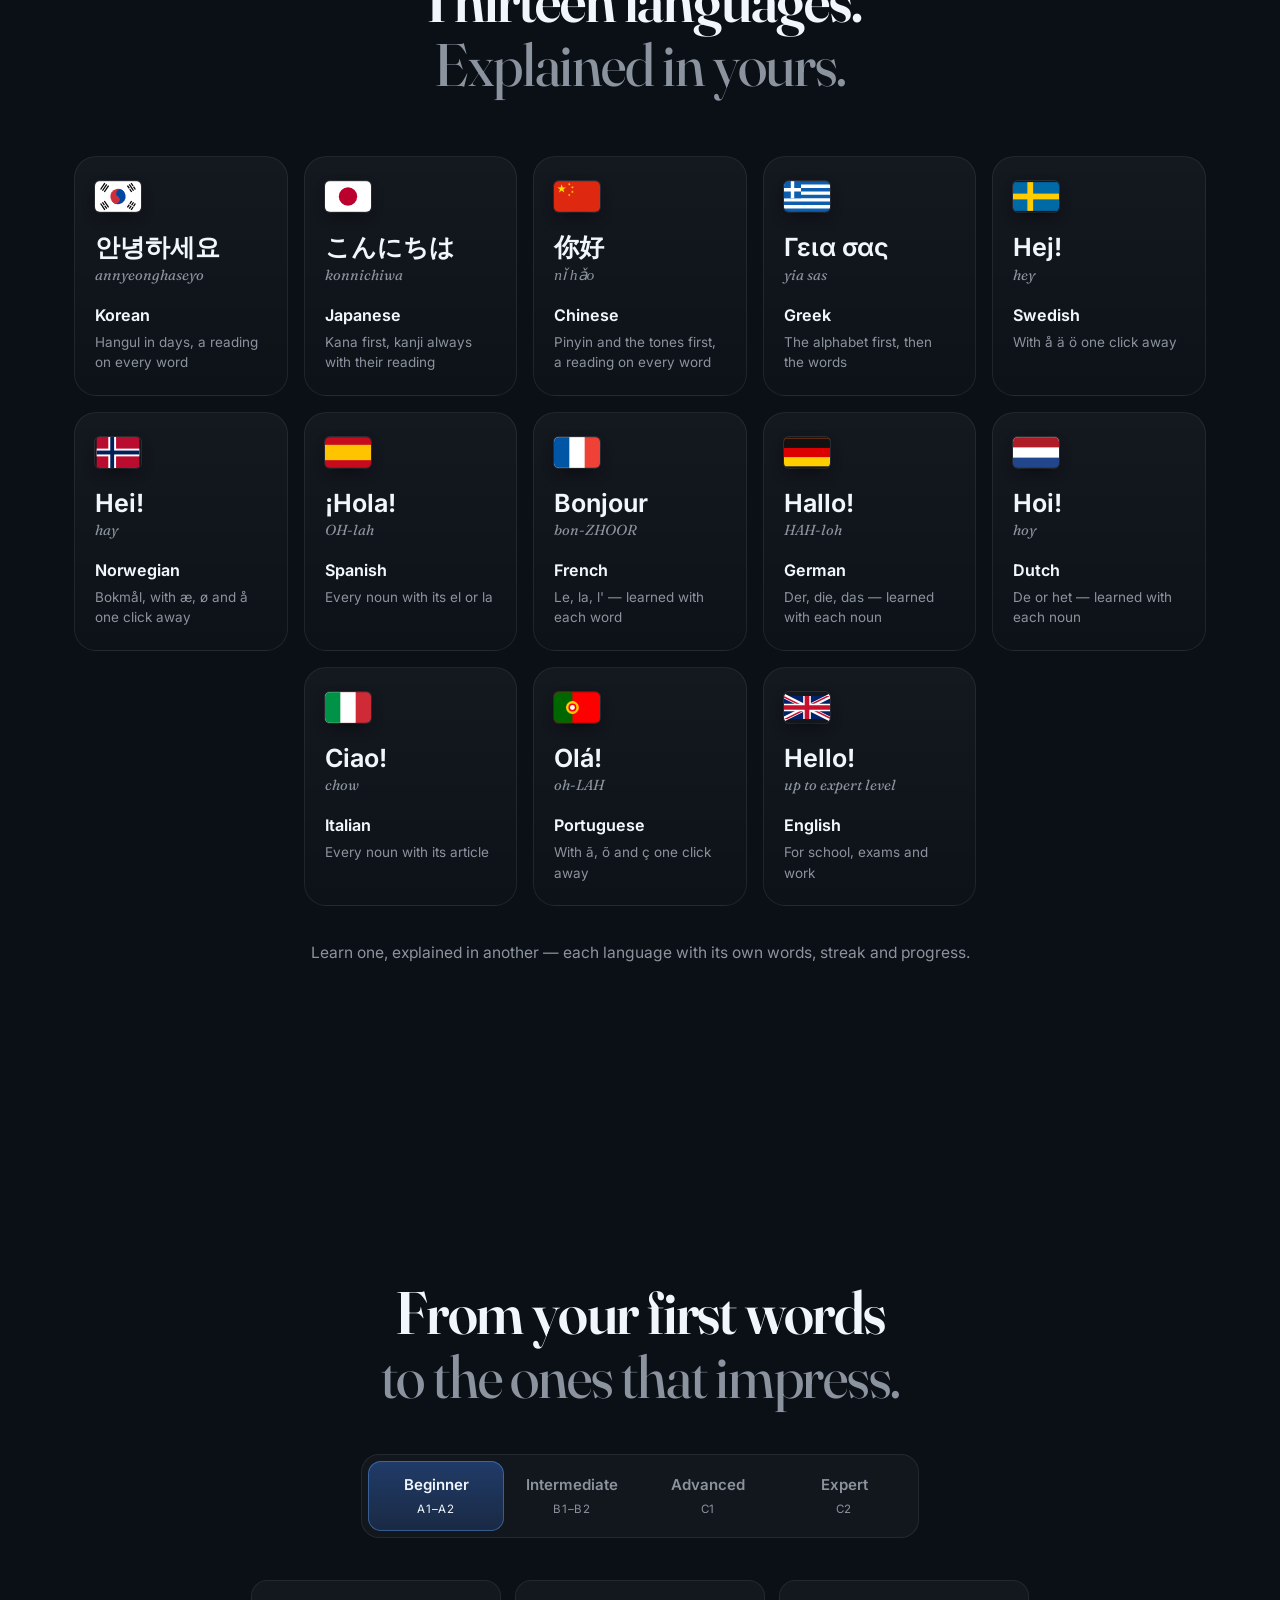
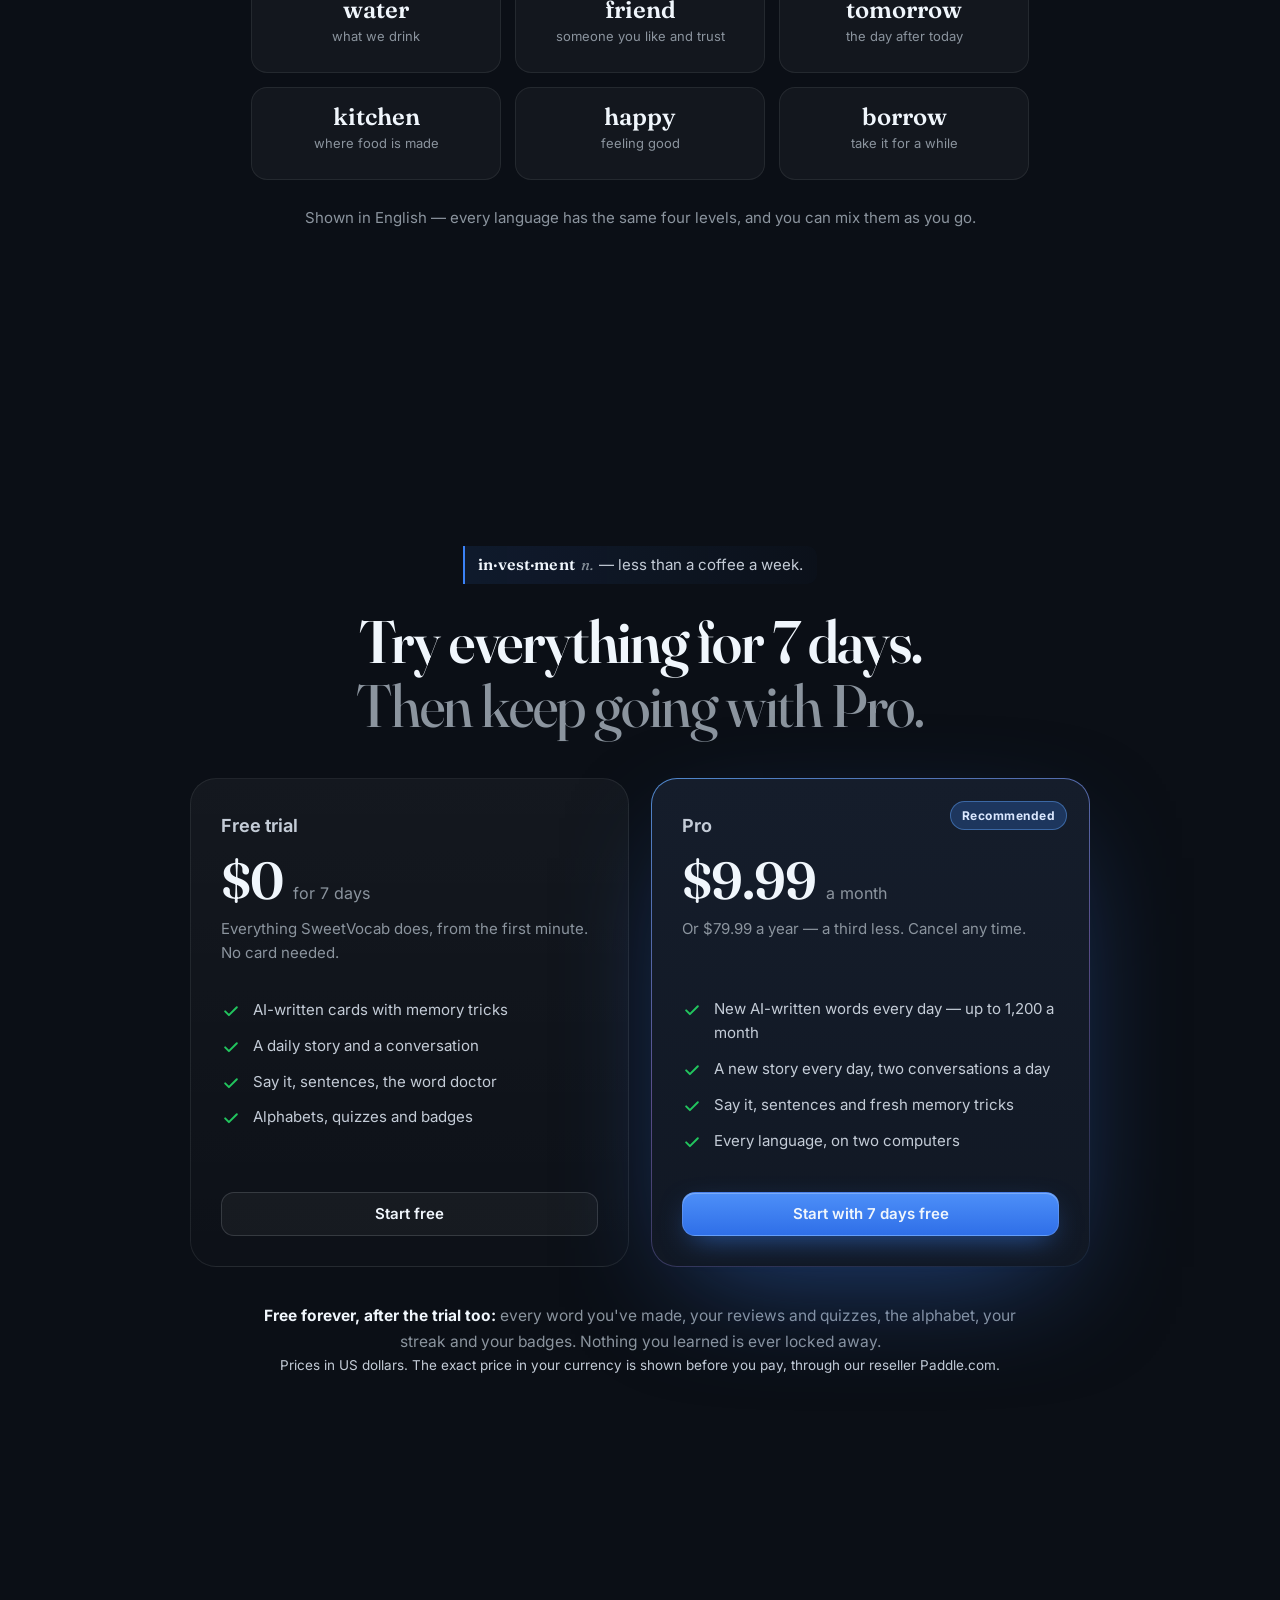
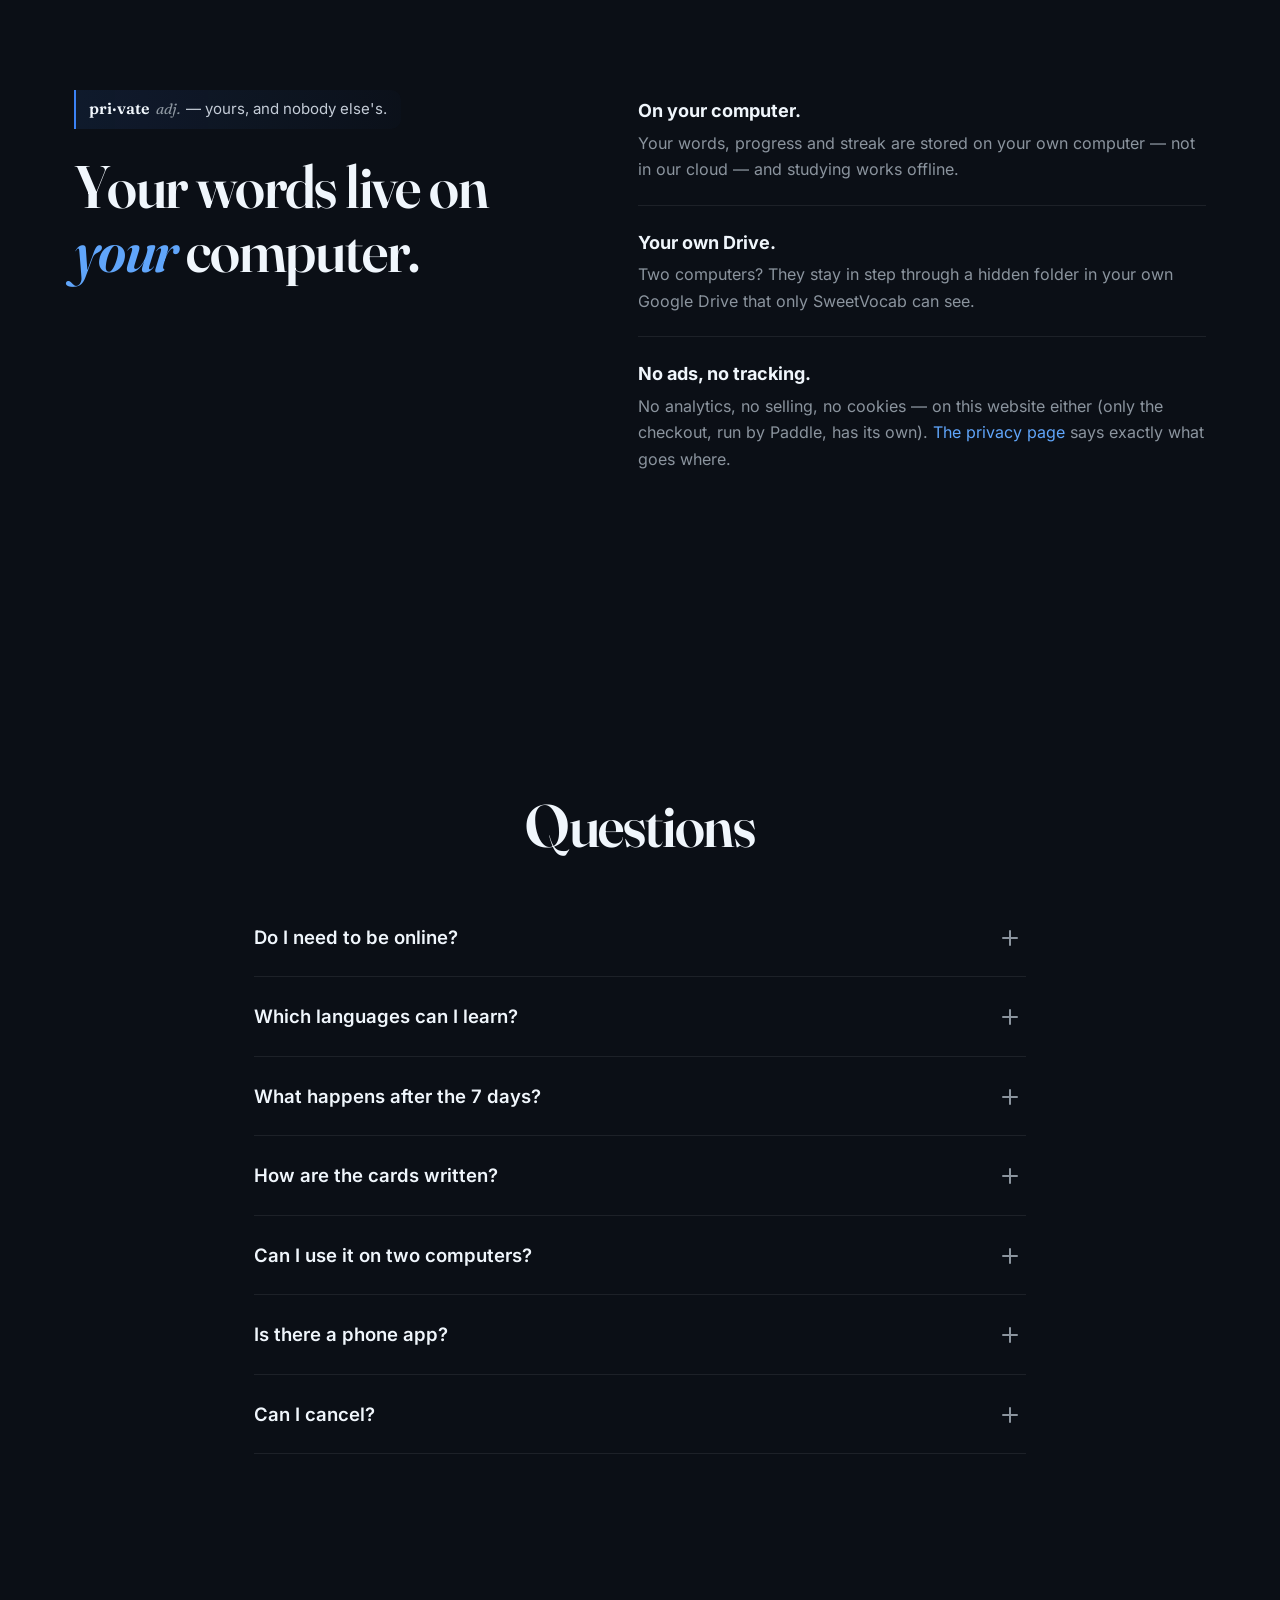
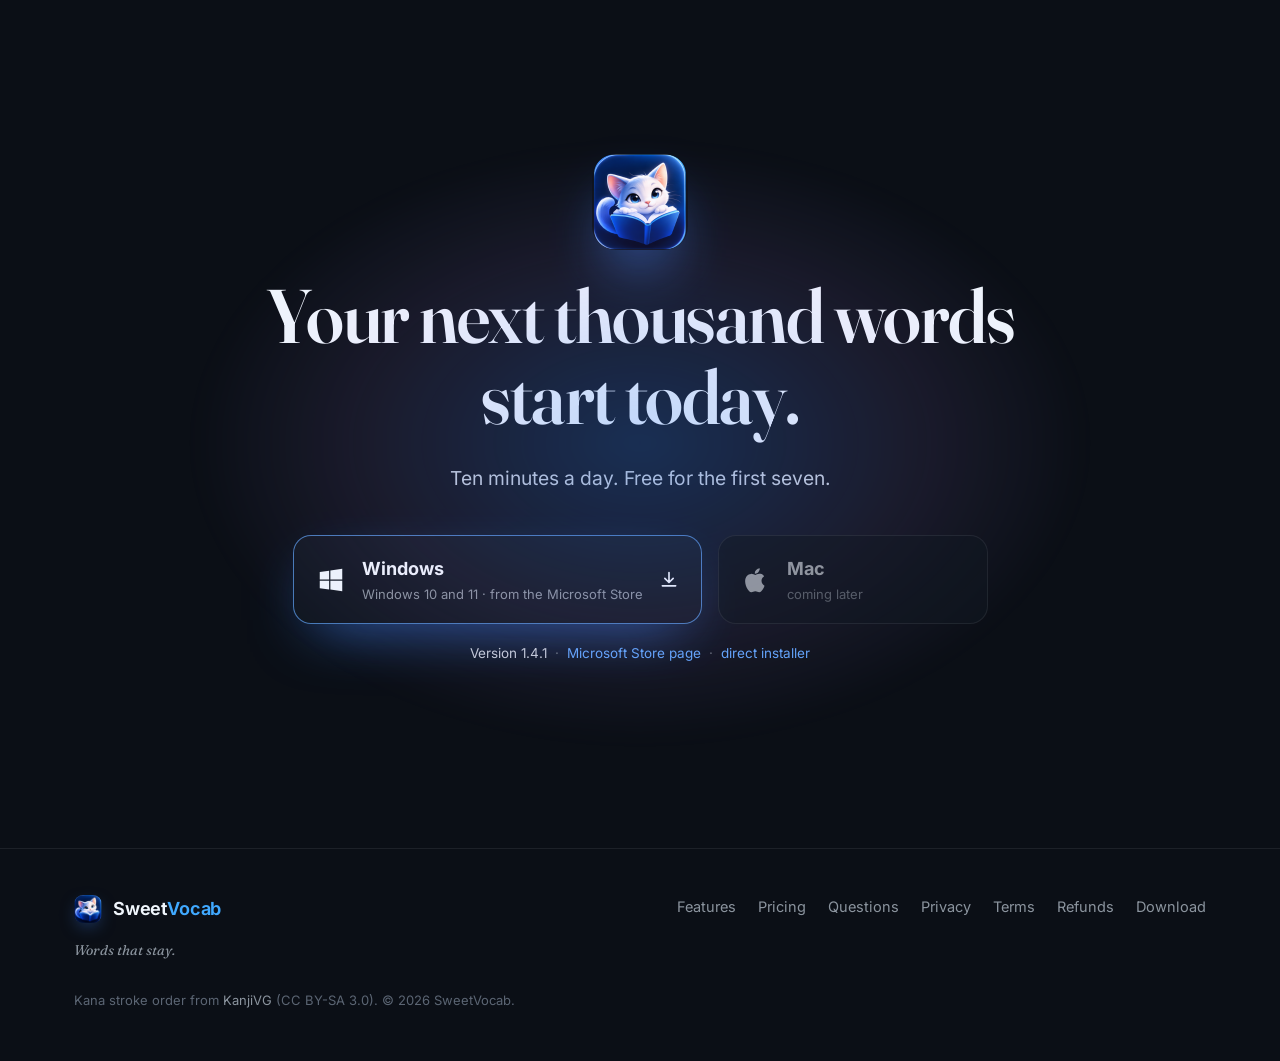
==== commit 04cbcb9e: "Privacy page and home page say exactly what happens; no name in a comment The Get Pro page loads Pad" ====
--- a/index.html
+++ b/index.html
@@ -514,7 +514,7 @@
     <ul class="private-list">
       <li class="reveal"><b>On your computer.</b> Your words, progress and streak are stored on your own computer — not in our cloud — and studying works offline.</li>
       <li class="reveal"><b>Your own Drive.</b> Two computers? They stay in step through a hidden folder in your own Google Drive that only SweetVocab can see.</li>
-      <li class="reveal"><b>No ads, no tracking.</b> No analytics, no selling, no cookies — on this website either. <a href="privacy.html">The privacy page</a> says exactly what goes where.</li>
+      <li class="reveal"><b>No ads, no tracking.</b> No analytics, no selling, no cookies — on this website either (only the checkout, run by Paddle, has its own). <a href="privacy.html">The privacy page</a> says exactly what goes where.</li>
     </ul>
   </div>
 </section>
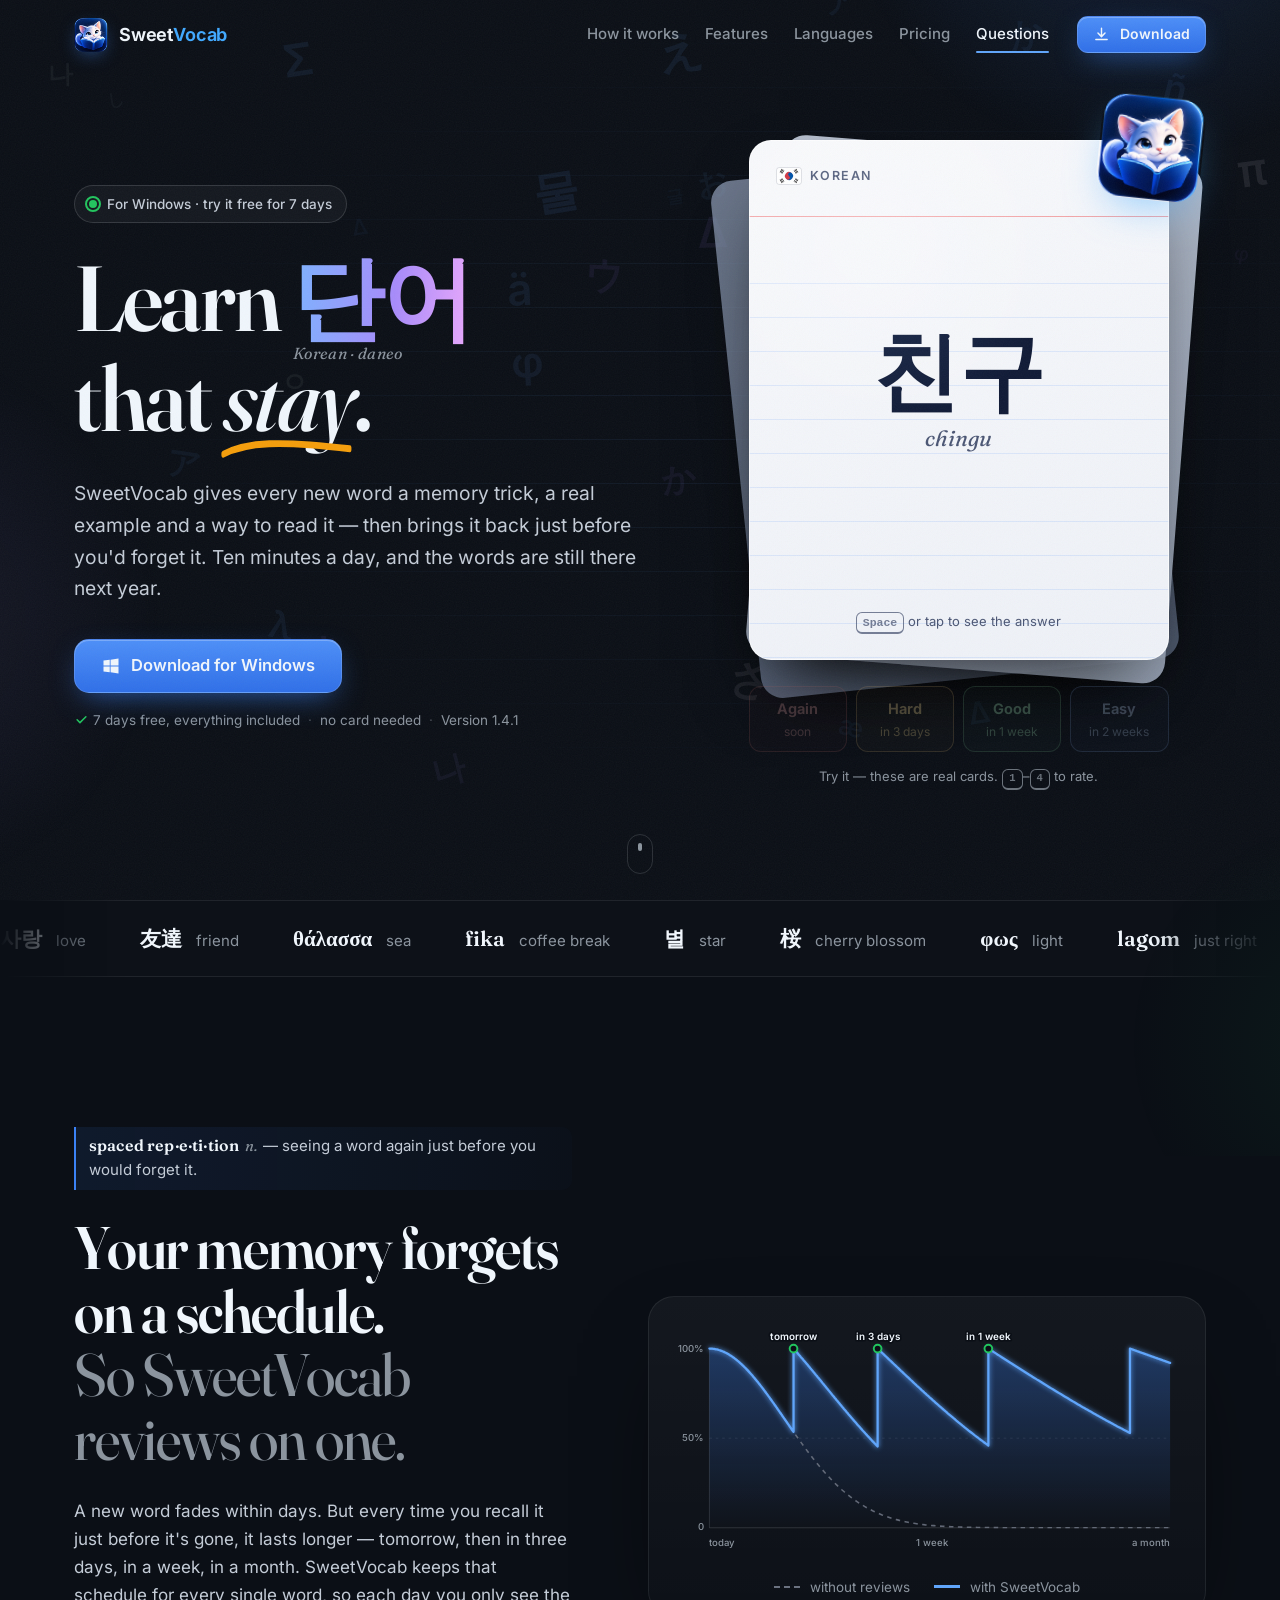
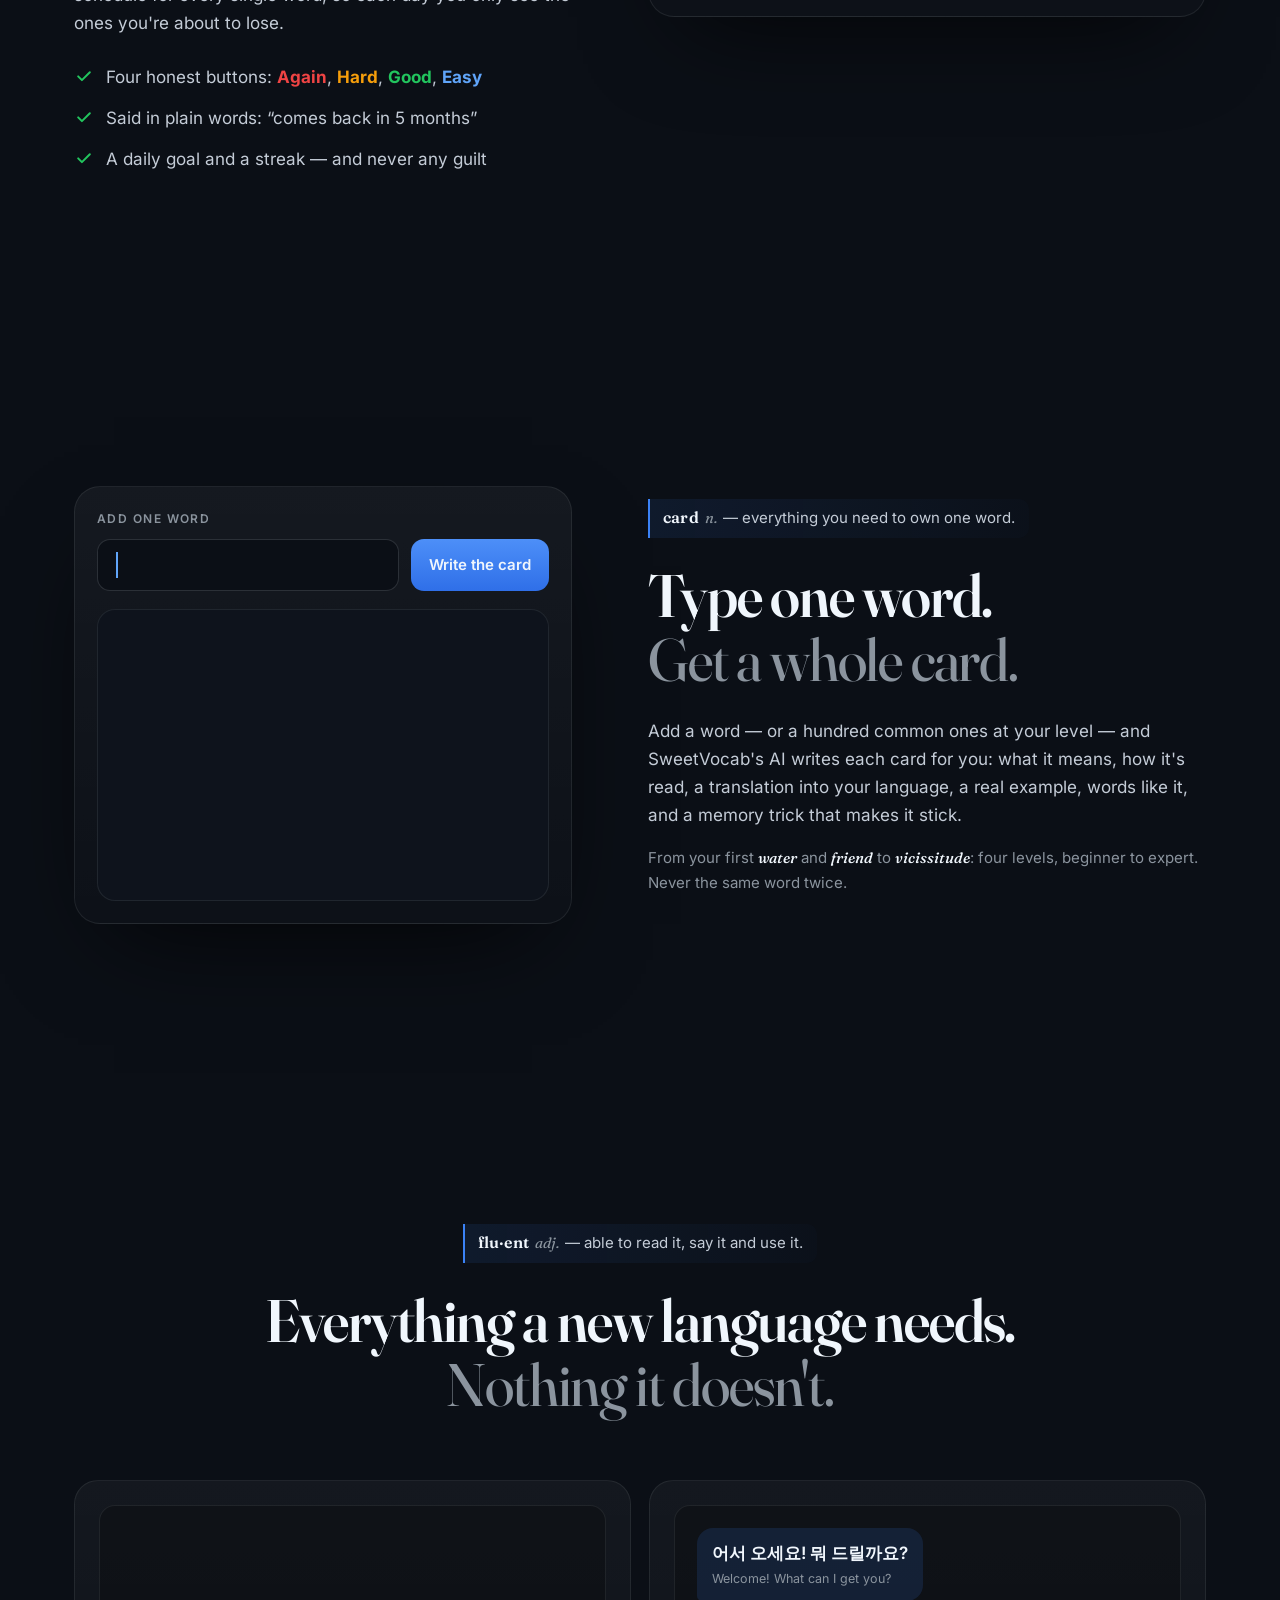
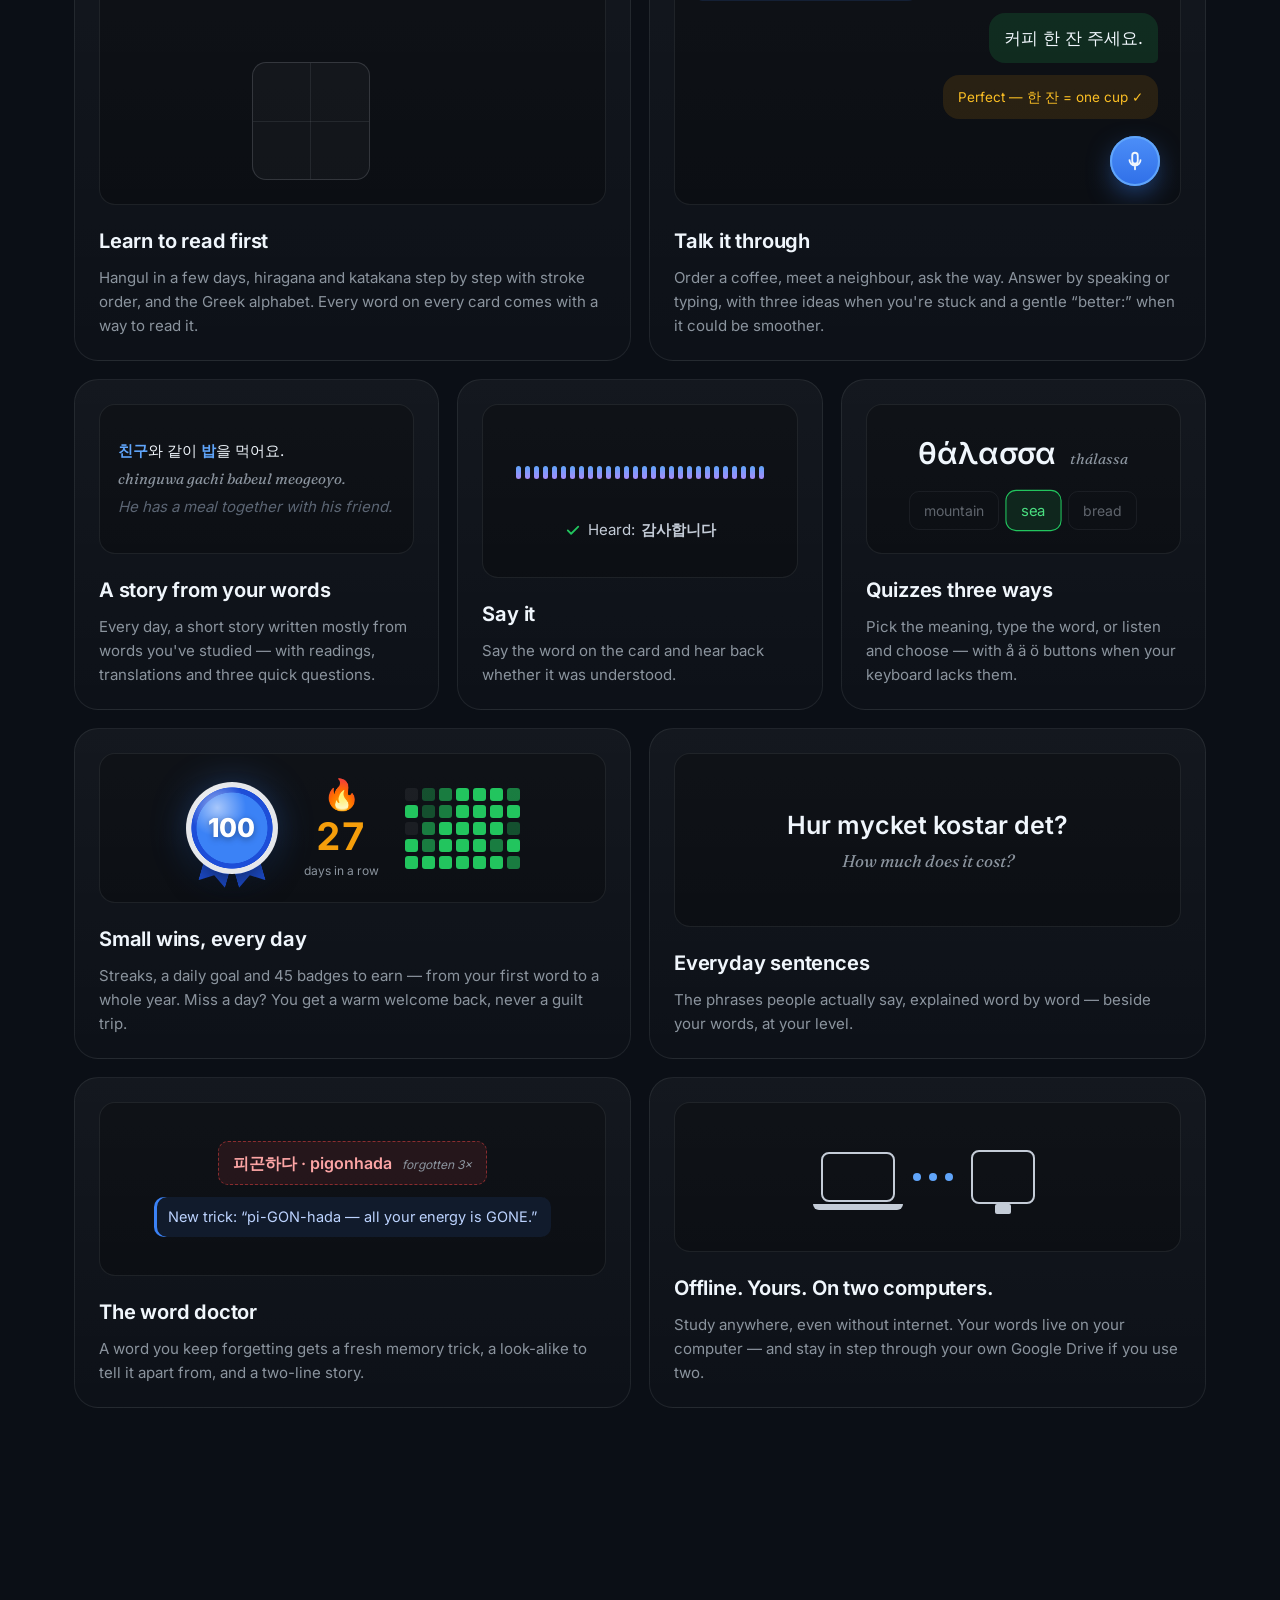
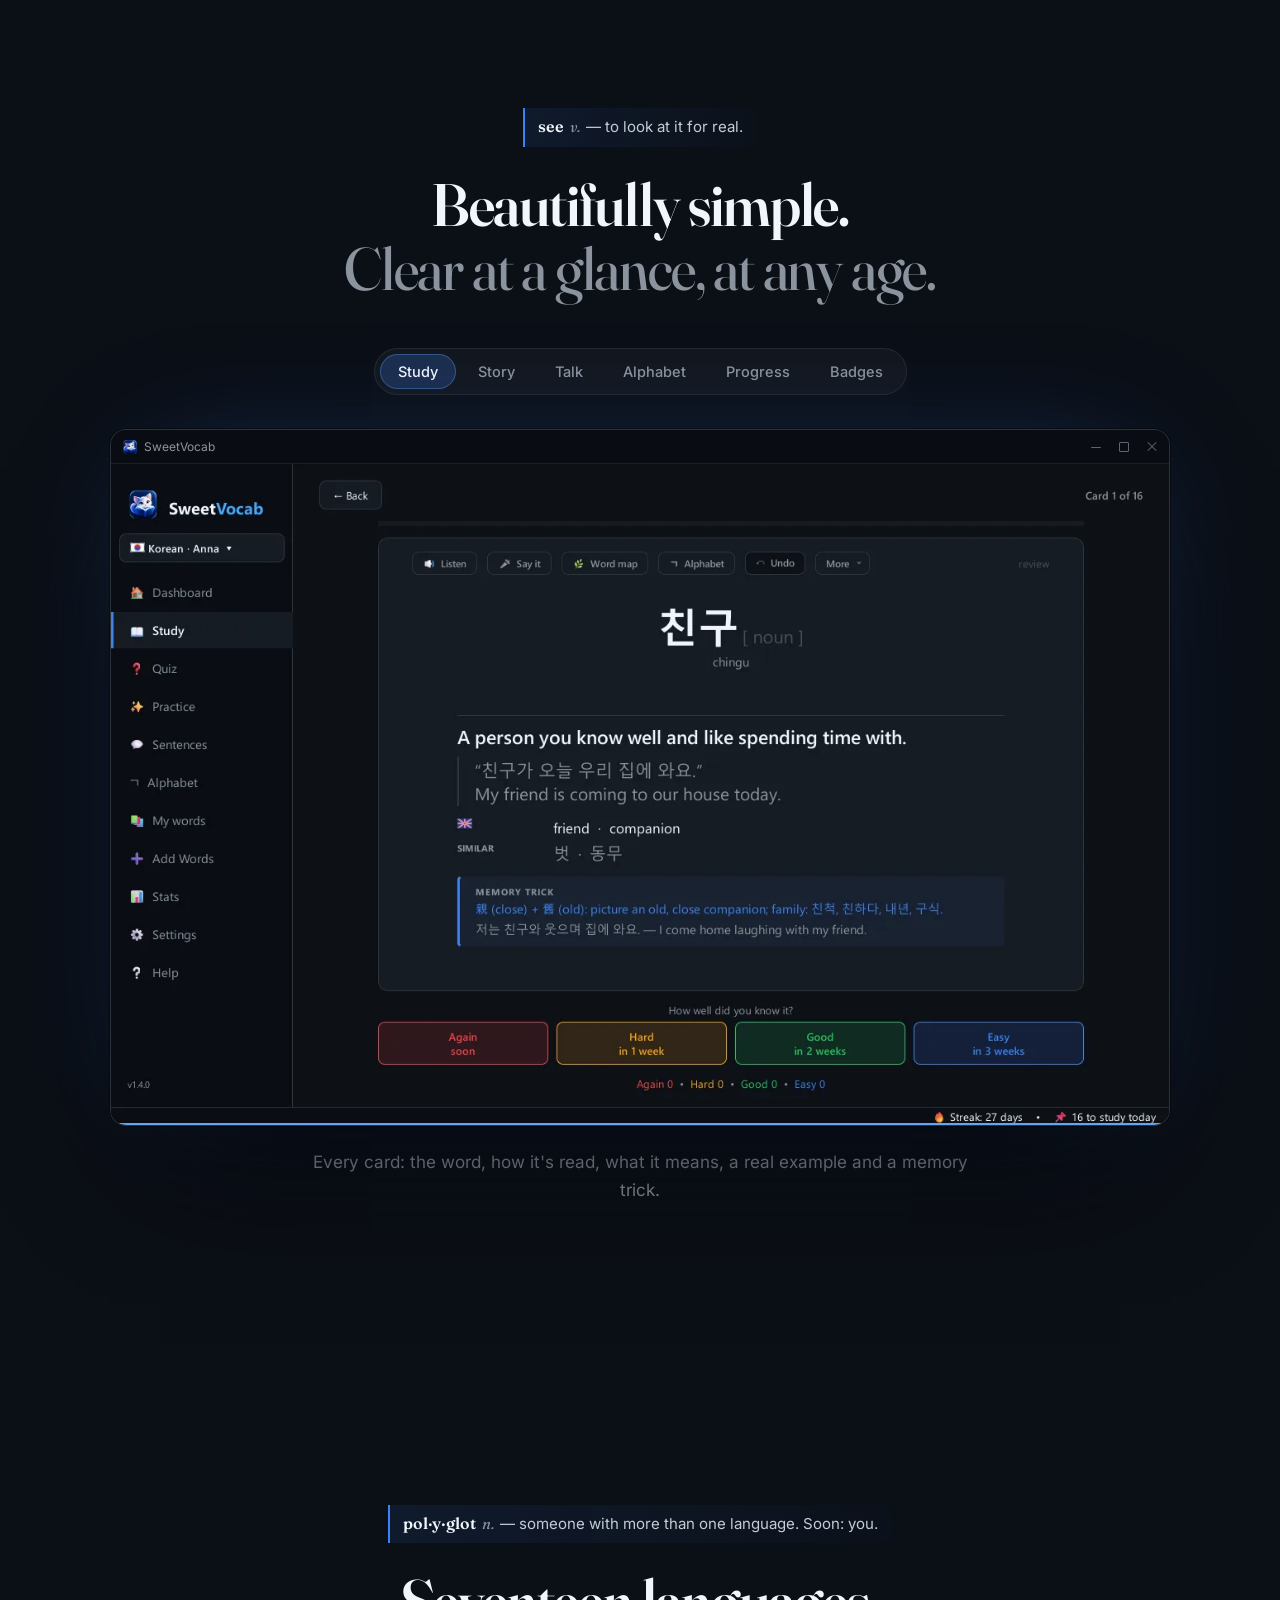
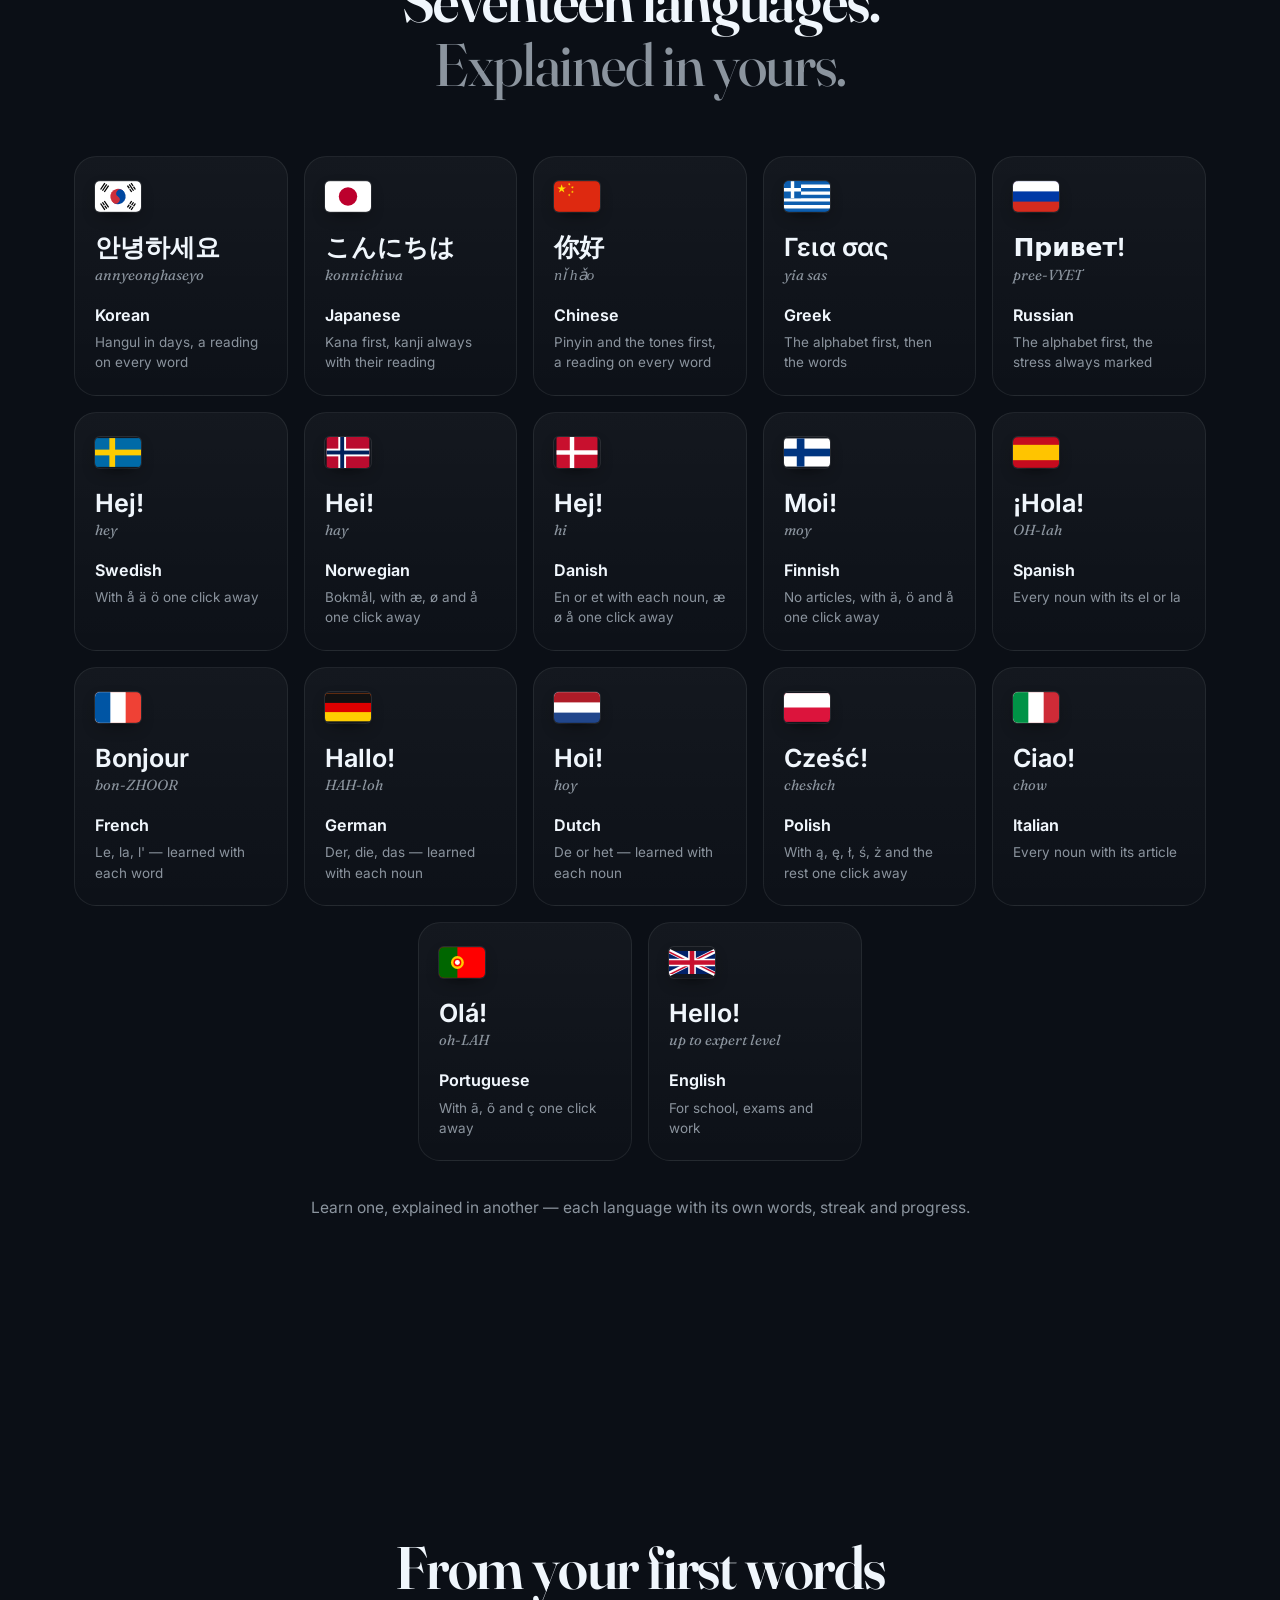
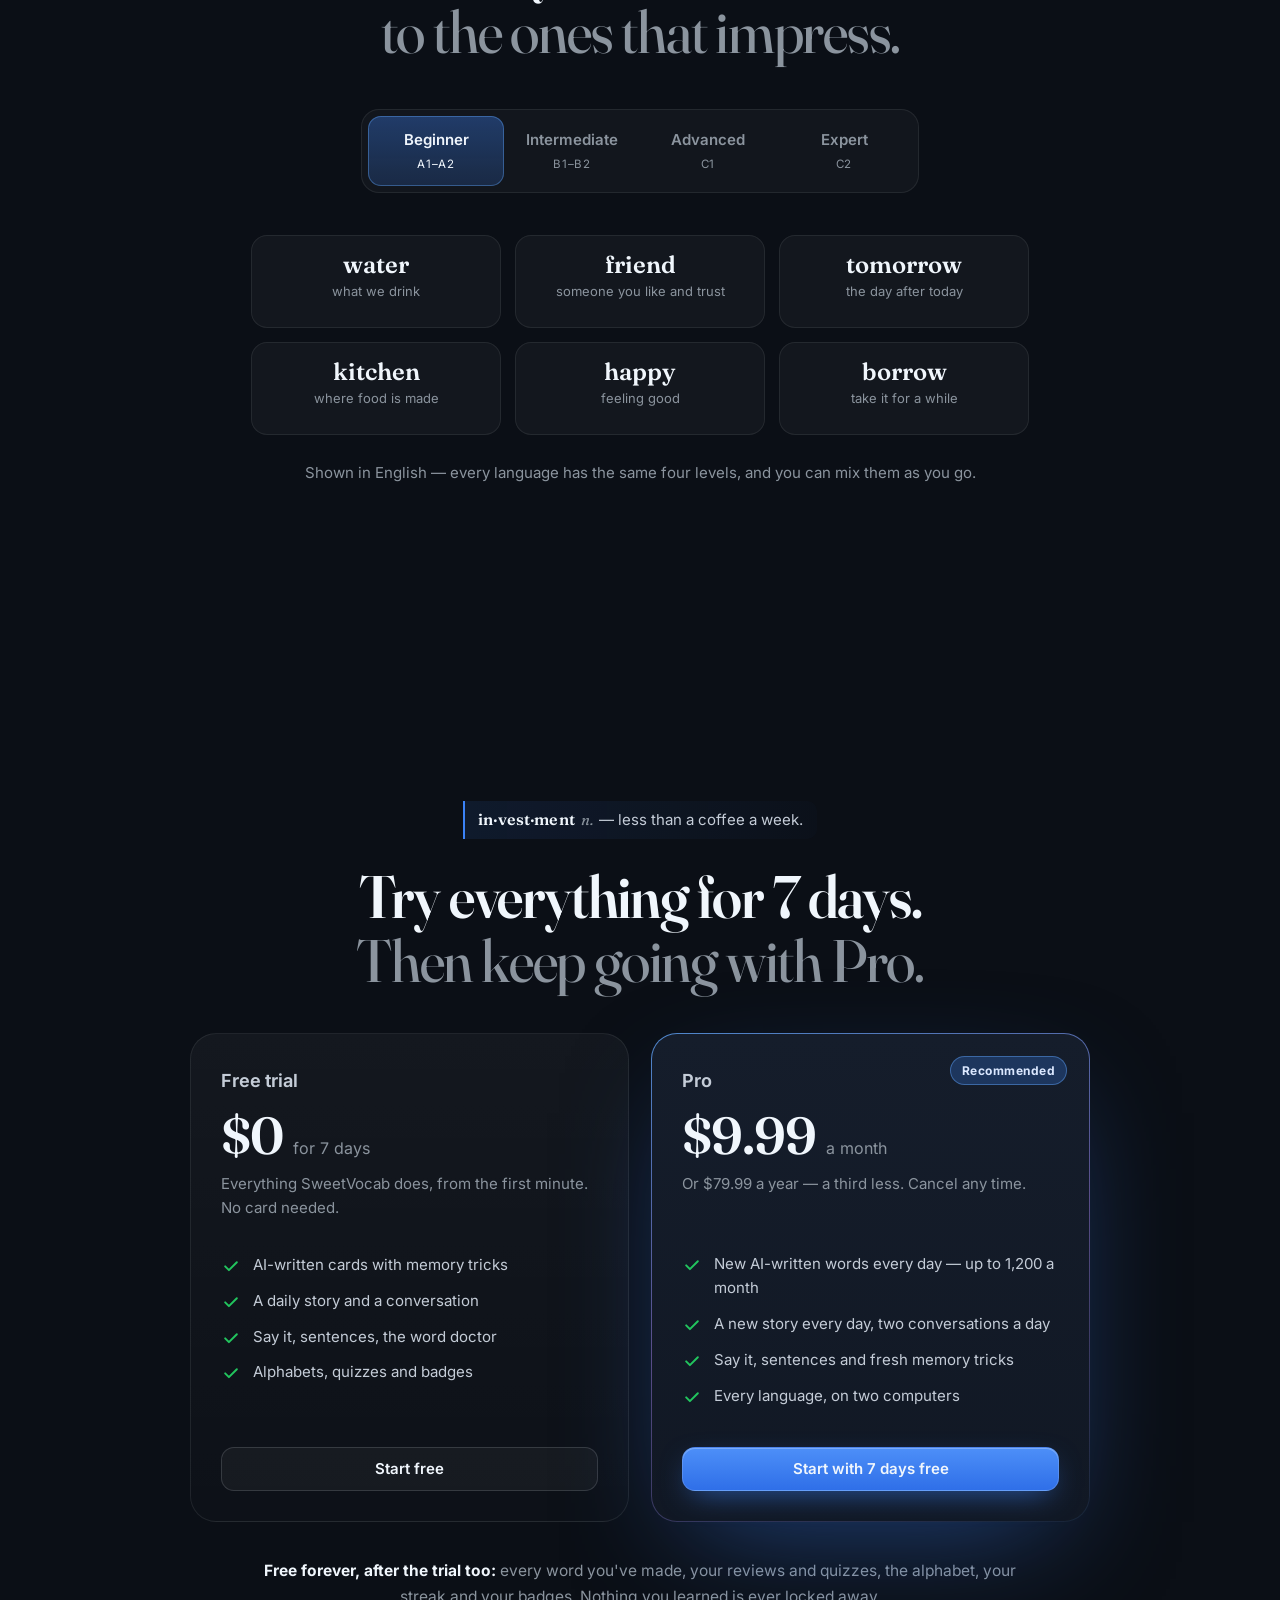
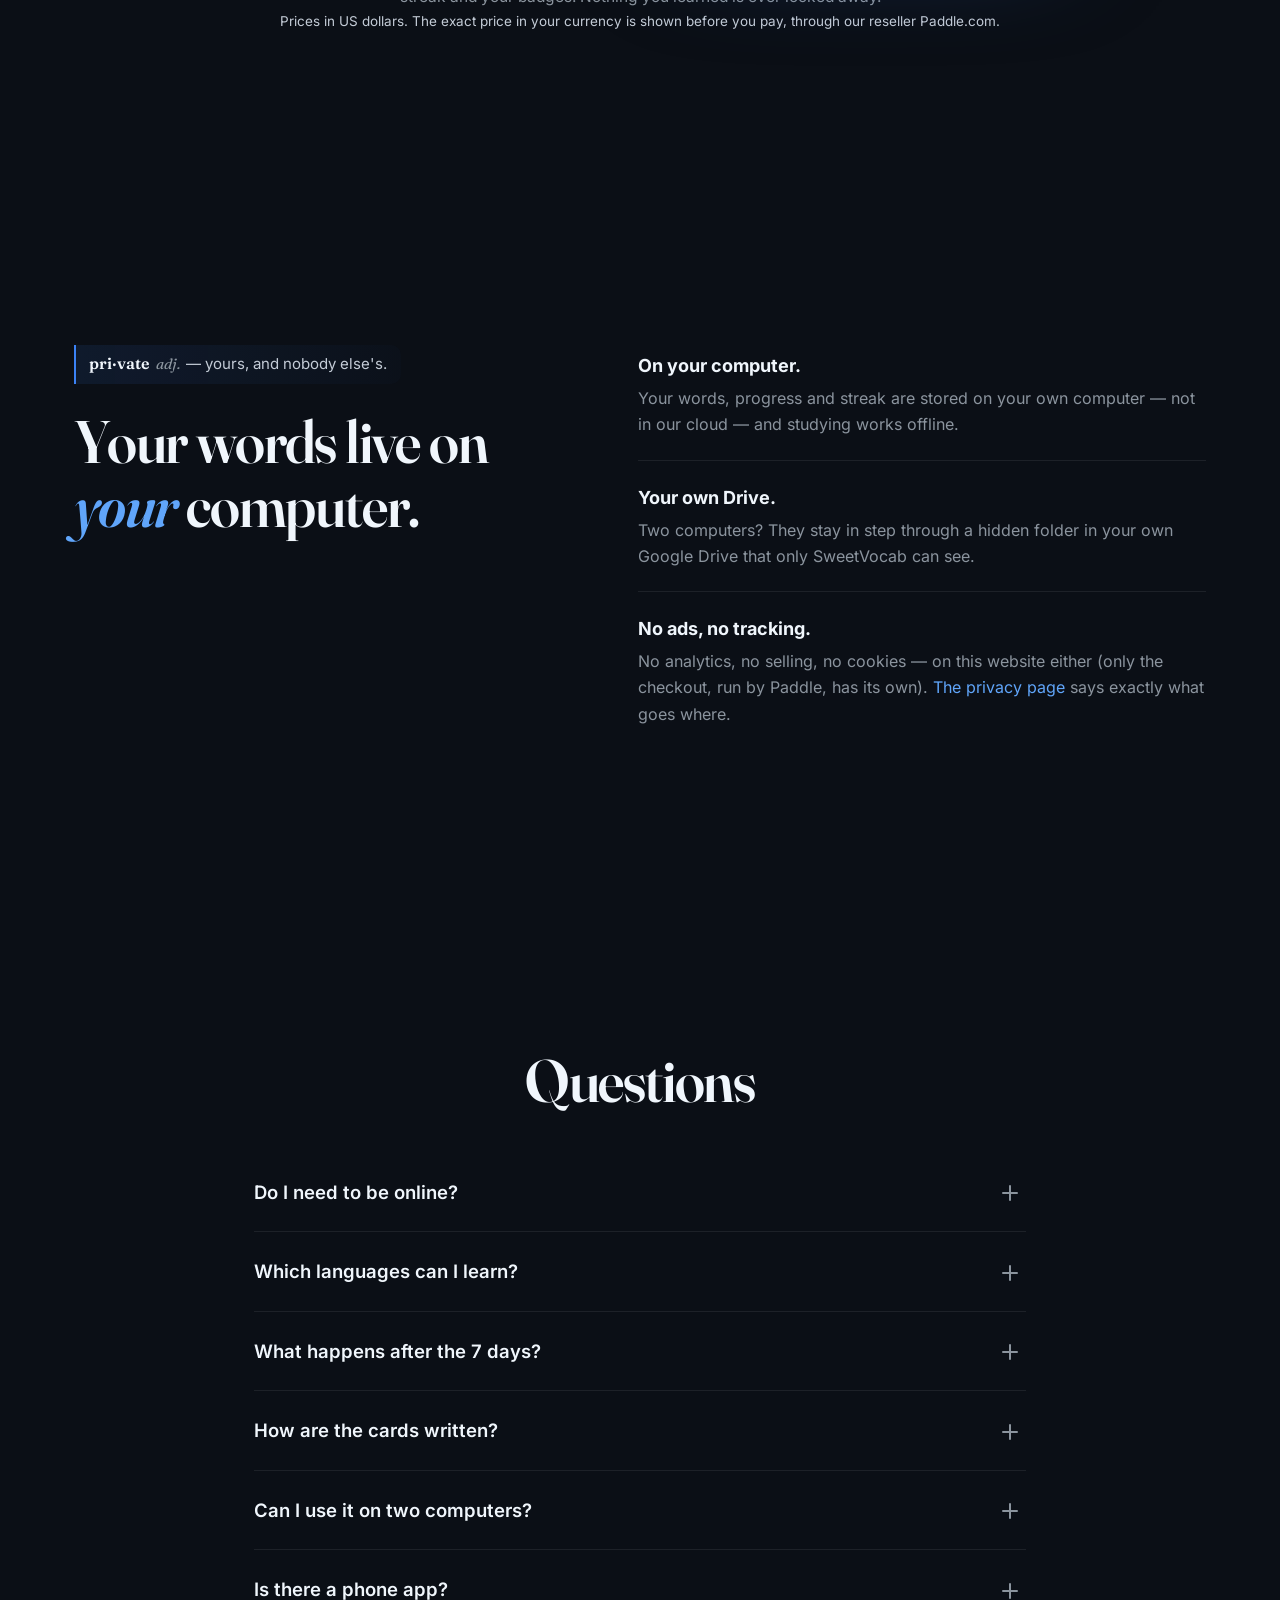
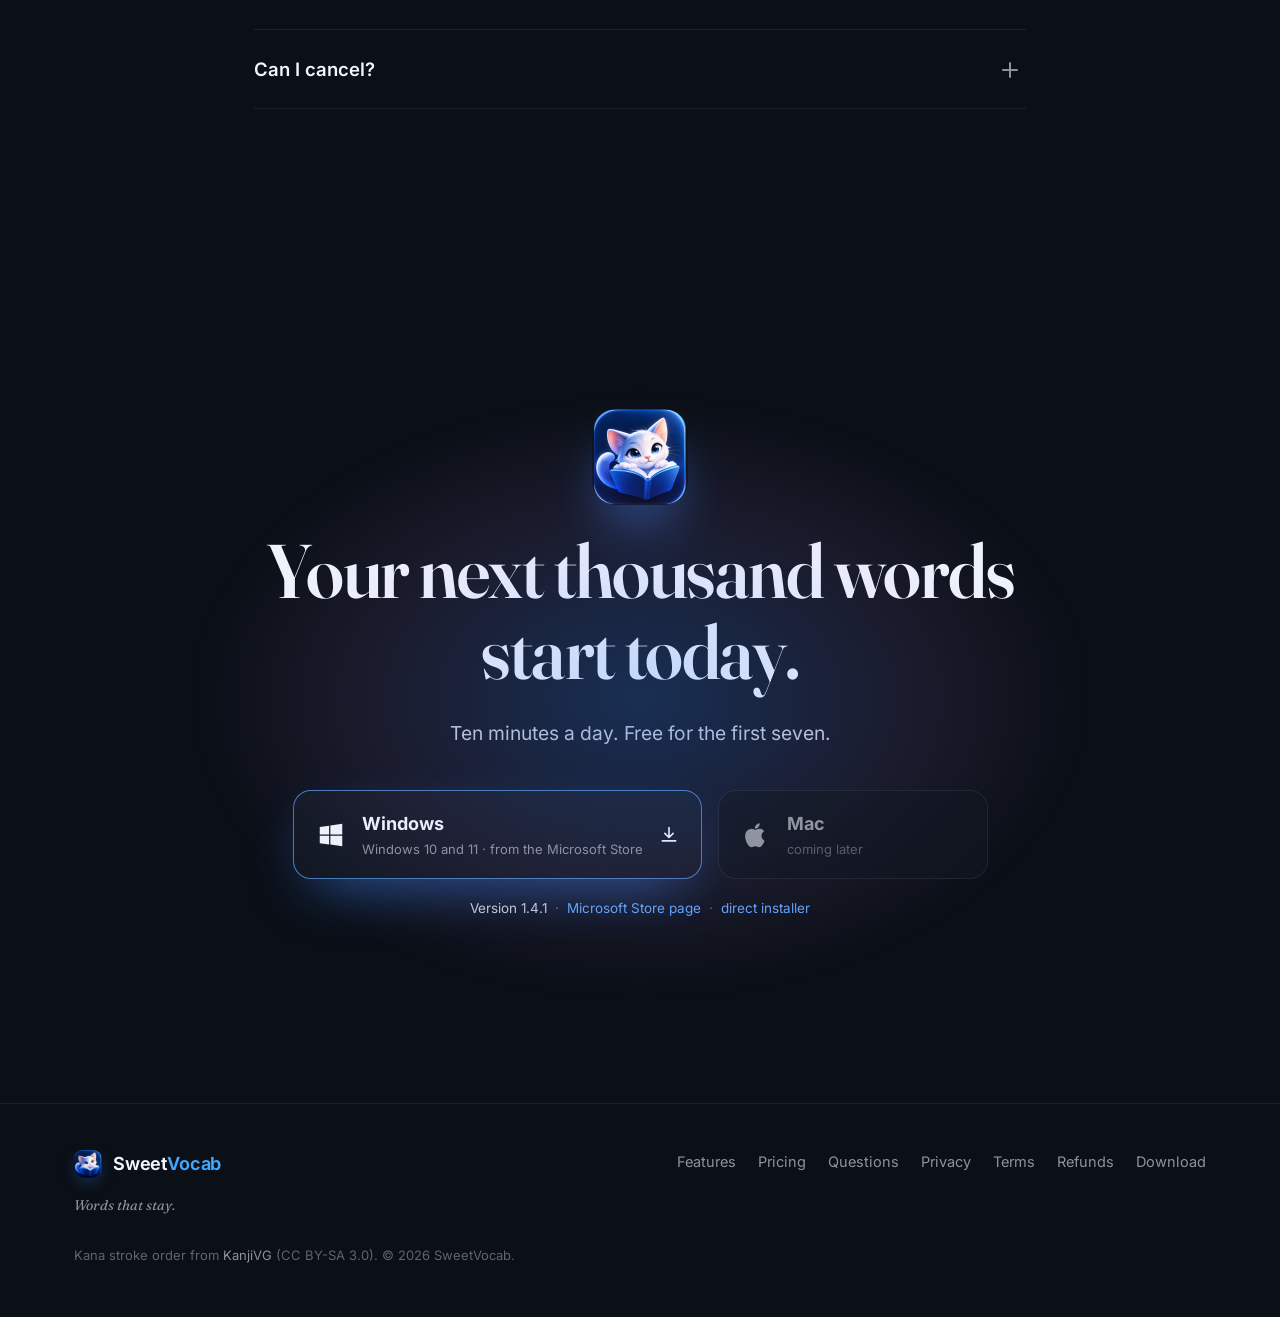
==== commit 64d6d62c: "Seventeen languages: Danish, Finnish, Polish and Russian The four merged into the app on 19 Nov get " ====
--- a/index.html
+++ b/index.html
@@ -4,7 +4,7 @@
 <meta charset="utf-8">
 <meta name="viewport" content="width=device-width, initial-scale=1">
 <title>SweetVocab — learn words that stay</title>
-<meta name="description" content="A vocabulary trainer for Windows. Every new word gets a memory trick, a real example and a reading you can say — then comes back just before you'd forget it. Thirteen languages: Spanish, French, German, Italian, Portuguese, Dutch, Swedish, Norwegian, Greek, Korean, Japanese, Chinese and English. 7 days free.">
+<meta name="description" content="A vocabulary trainer for Windows. Every new word gets a memory trick, a real example and a reading you can say — then comes back just before you'd forget it. Seventeen languages: Spanish, French, German, Italian, Portuguese, Dutch, Swedish, Norwegian, Danish, Finnish, Polish, Russian, Greek, Korean, Japanese, Chinese and English. 7 days free.">
 <meta name="theme-color" content="#0b0f16">
 <link rel="canonical" href="https://sweetvocab.com/">
 <link rel="icon" href="favicon.ico" sizes="any">
@@ -12,7 +12,7 @@
 <link rel="apple-touch-icon" href="assets/img/apple-touch-icon.png">
 <meta property="og:type" content="website">
 <meta property="og:title" content="SweetVocab — learn words that stay">
-<meta property="og:description" content="Memory tricks, real examples and reviews timed just before you'd forget. Thirteen languages, explained in yours. 7 days free.">
+<meta property="og:description" content="Memory tricks, real examples and reviews timed just before you'd forget. Seventeen languages, explained in yours. 7 days free.">
 <meta property="og:image" content="https://sweetvocab.com/assets/img/og.png">
 <meta property="og:url" content="https://sweetvocab.com/">
 <meta name="twitter:card" content="summary_large_image">
@@ -27,7 +27,7 @@
   "name": "SweetVocab",
   "operatingSystem": "Windows",
   "applicationCategory": "EducationalApplication",
-  "description": "A vocabulary trainer with memory tricks, real examples and spaced repetition. Spanish, French, German, Italian, Portuguese, Dutch, Swedish, Norwegian, Greek, Korean, Japanese, Chinese and English.",
+  "description": "A vocabulary trainer with memory tricks, real examples and spaced repetition. Spanish, French, German, Italian, Portuguese, Dutch, Swedish, Norwegian, Danish, Finnish, Polish, Russian, Greek, Korean, Japanese, Chinese and English.",
   "offers": [
     {"@type": "Offer", "name": "Pro, monthly", "price": "99", "priceCurrency": "SEK"},
     {"@type": "Offer", "name": "Pro, yearly", "price": "799", "priceCurrency": "SEK"}
@@ -71,6 +71,10 @@
   <symbol id="flag-zh" viewBox="0 0 30 20"><rect width="30" height="20" fill="#de2910"/><polygon points="5.00,2.00 4.33,4.07 2.15,4.07 3.91,5.35 3.24,7.43 5.00,6.15 6.76,7.43 6.09,5.35 7.85,4.07 5.67,4.07" fill="#ffde00"/><polygon points="9.14,2.51 9.85,2.35 10.22,2.97 10.29,2.25 11.00,2.09 10.33,1.80 10.39,1.08 9.91,1.63 9.25,1.34 9.62,1.97" fill="#ffde00"/><polygon points="11.01,4.14 11.73,4.27 11.83,4.99 12.17,4.34 12.88,4.47 12.38,3.95 12.72,3.30 12.07,3.62 11.56,3.10 11.66,3.82" fill="#ffde00"/><polygon points="11.04,6.73 11.64,7.13 11.44,7.83 12.01,7.38 12.62,7.79 12.37,7.10 12.94,6.66 12.21,6.68 11.96,6.00 11.76,6.70" fill="#ffde00"/><polygon points="9.22,8.38 9.62,8.98 9.16,9.55 9.87,9.36 10.26,9.96 10.30,9.24 11.00,9.05 10.32,8.79 10.35,8.06 9.90,8.63" fill="#ffde00"/></symbol>
   <symbol id="flag-nl" viewBox="0 0 9 6"><rect width="9" height="6" fill="#21468b"/><rect width="9" height="4" fill="#fff"/><rect width="9" height="2" fill="#ae1c28"/></symbol>
   <symbol id="flag-no" viewBox="0 0 22 16"><rect width="22" height="16" fill="#ba0c2f"/><rect x="6" width="4" height="16" fill="#fff"/><rect y="6" width="22" height="4" fill="#fff"/><rect x="7" width="2" height="16" fill="#00205b"/><rect y="7" width="22" height="2" fill="#00205b"/></symbol>
+  <symbol id="flag-da" viewBox="0 0 37 28"><rect width="37" height="28" fill="#c8102e"/><rect x="12" width="4" height="28" fill="#fff"/><rect y="12" width="37" height="4" fill="#fff"/></symbol>
+  <symbol id="flag-fi" viewBox="0 0 18 11"><rect width="18" height="11" fill="#fff"/><rect x="5" width="3" height="11" fill="#003580"/><rect y="4" width="18" height="3" fill="#003580"/></symbol>
+  <symbol id="flag-pl" viewBox="0 0 8 5"><rect width="8" height="5" fill="#dc143c"/><rect width="8" height="2.5" fill="#fff"/></symbol>
+  <symbol id="flag-ru" viewBox="0 0 9 6"><rect width="9" height="6" fill="#d52b1e"/><rect width="9" height="4" fill="#0039a6"/><rect width="9" height="2" fill="#fff"/></symbol>
   <symbol id="flag-sv" viewBox="0 0 16 10"><rect width="16" height="10" fill="#006aa7"/><rect x="5" width="2" height="10" fill="#fecc00"/><rect y="4" width="16" height="2" fill="#fecc00"/></symbol>
   <symbol id="flag-en" viewBox="0 0 60 30">
     <clipPath id="uk-clip"><path d="M30 15h30v15zv15H0zH0V0zV0h30z"/></clipPath>
@@ -379,7 +383,7 @@
 <section class="section langs" id="languages">
   <div class="wrap">
     <p class="entry center reveal"><b>pol·y·glot</b> <i>n.</i> — someone with more than one language. Soon: you.</p>
-    <h2 class="center reveal">Thirteen languages.<br><span class="muted-h">Explained in yours.</span></h2>
+    <h2 class="center reveal">Seventeen languages.<br><span class="muted-h">Explained in yours.</span></h2>
     <div class="lang-grid">
       <article class="lang-card reveal" style="--hue: #cd2e3a">
         <svg class="flag"><use href="#flag-ko"/></svg>
@@ -401,6 +405,11 @@
         <p class="hello" lang="el">Γεια σας</p><p class="hello-read">yia sas</p>
         <h3>Greek</h3><p class="lang-note">The alphabet first, then the words</p>
       </article>
+      <article class="lang-card reveal" style="--hue: #0039a6">
+        <svg class="flag"><use href="#flag-ru"/></svg>
+        <p class="hello" lang="ru">Привет!</p><p class="hello-read">pree-VYET</p>
+        <h3>Russian</h3><p class="lang-note">The alphabet first, the stress always marked</p>
+      </article>
       <article class="lang-card reveal" style="--hue: #fecc00">
         <svg class="flag"><use href="#flag-sv"/></svg>
         <p class="hello" lang="sv">Hej!</p><p class="hello-read">hey</p>
@@ -411,6 +420,16 @@
         <p class="hello" lang="nb">Hei!</p><p class="hello-read">hay</p>
         <h3>Norwegian</h3><p class="lang-note">Bokmål, with æ, ø and å one click away</p>
       </article>
+      <article class="lang-card reveal" style="--hue: #c8102e">
+        <svg class="flag"><use href="#flag-da"/></svg>
+        <p class="hello" lang="da">Hej!</p><p class="hello-read">hi</p>
+        <h3>Danish</h3><p class="lang-note">En or et with each noun, æ ø å one click away</p>
+      </article>
+      <article class="lang-card reveal" style="--hue: #003580">
+        <svg class="flag"><use href="#flag-fi"/></svg>
+        <p class="hello" lang="fi">Moi!</p><p class="hello-read">moy</p>
+        <h3>Finnish</h3><p class="lang-note">No articles, with ä, ö and å one click away</p>
+      </article>
       <article class="lang-card reveal" style="--hue: #c60b1e">
         <svg class="flag"><use href="#flag-es"/></svg>
         <p class="hello" lang="es">¡Hola!</p><p class="hello-read">OH-lah</p>
@@ -430,6 +449,11 @@
         <svg class="flag"><use href="#flag-nl"/></svg>
         <p class="hello" lang="nl">Hoi!</p><p class="hello-read">hoy</p>
         <h3>Dutch</h3><p class="lang-note">De or het — learned with each noun</p>
+      </article>
+      <article class="lang-card reveal" style="--hue: #dc143c">
+        <svg class="flag"><use href="#flag-pl"/></svg>
+        <p class="hello" lang="pl">Cześć!</p><p class="hello-read">cheshch</p>
+        <h3>Polish</h3><p class="lang-note">With ą, ę, ł, ś, ż and the rest one click away</p>
       </article>
       <article class="lang-card reveal" style="--hue: #009246">
         <svg class="flag"><use href="#flag-it"/></svg>
@@ -527,7 +551,7 @@
       <details class="reveal"><summary>Do I need to be online?</summary>
         <p>Studying, quizzes, the alphabet and your progress all work without internet. New words, stories, conversations and Say it are written by the AI, so they need a connection.</p></details>
       <details class="reveal"><summary>Which languages can I learn?</summary>
-        <p>Spanish, French, German, Italian, Portuguese, Dutch, Swedish, Norwegian, Greek, Korean, Japanese, Chinese (Mandarin) and English — each explained in any of the others. You can learn several, each with its own words and progress.</p></details>
+        <p>Spanish, French, German, Italian, Portuguese, Dutch, Swedish, Norwegian, Danish, Finnish, Polish, Russian, Greek, Korean, Japanese, Chinese (Mandarin) and English — each explained in any of the others. You can learn several, each with its own words and progress.</p></details>
       <details class="reveal"><summary>What happens after the 7 days?</summary>
         <p>Choose Pro to keep the AI features. If you don't, nothing is lost: every word you made stays yours, and reviewing, quizzes, the alphabet, your streak and your badges stay free.</p></details>
       <details class="reveal"><summary>How are the cards written?</summary>
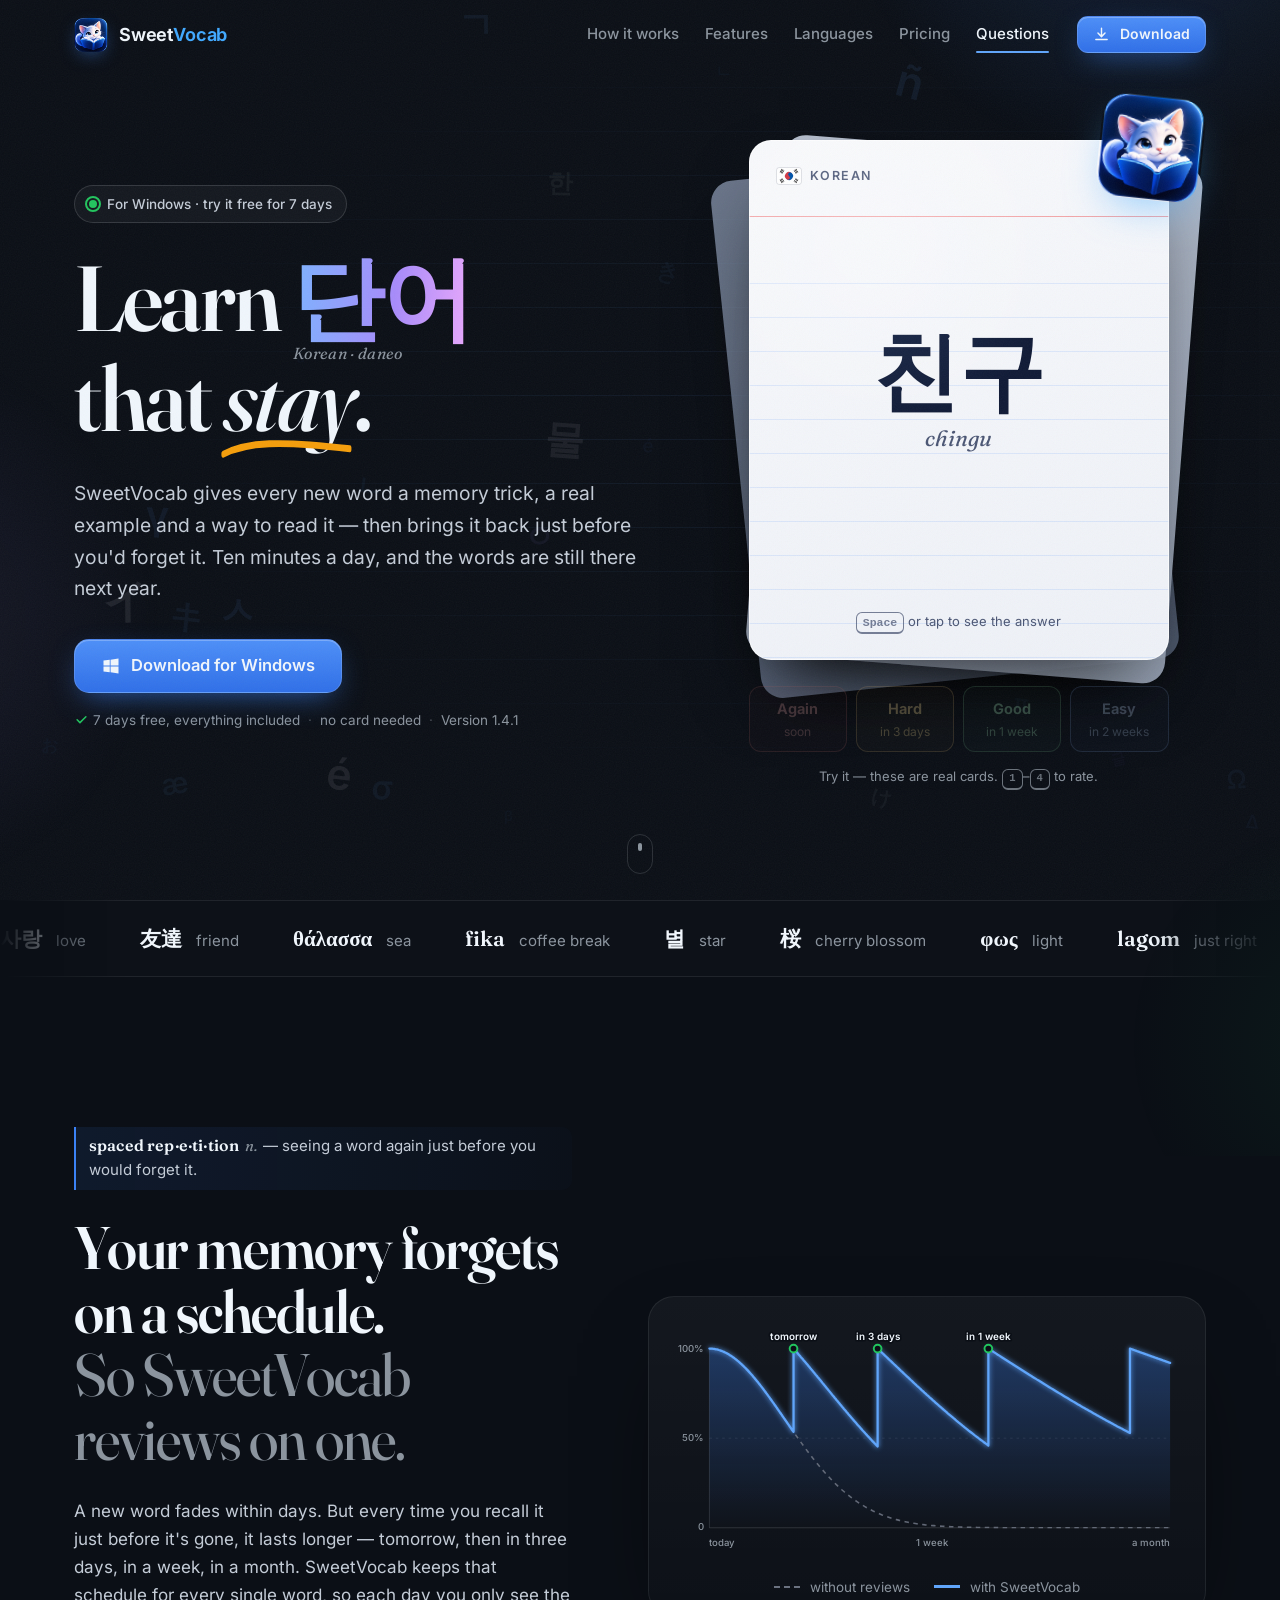
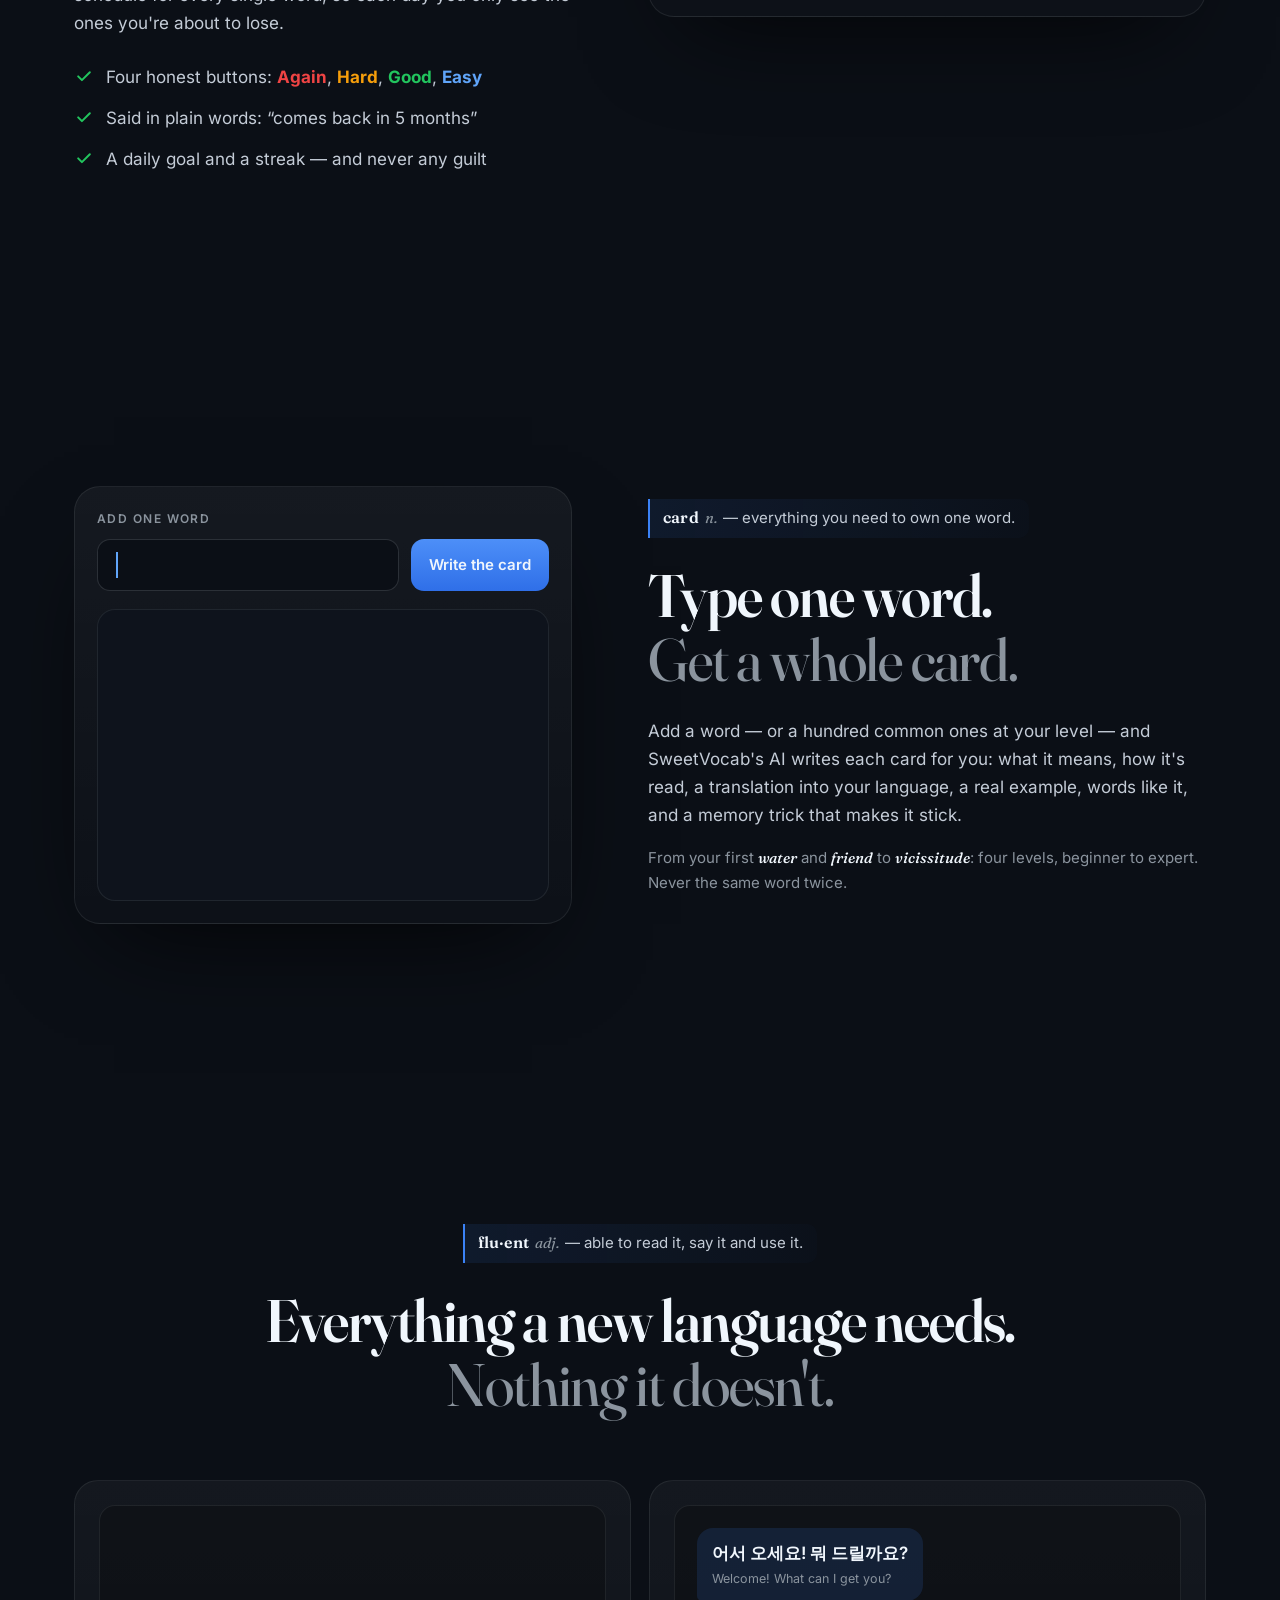
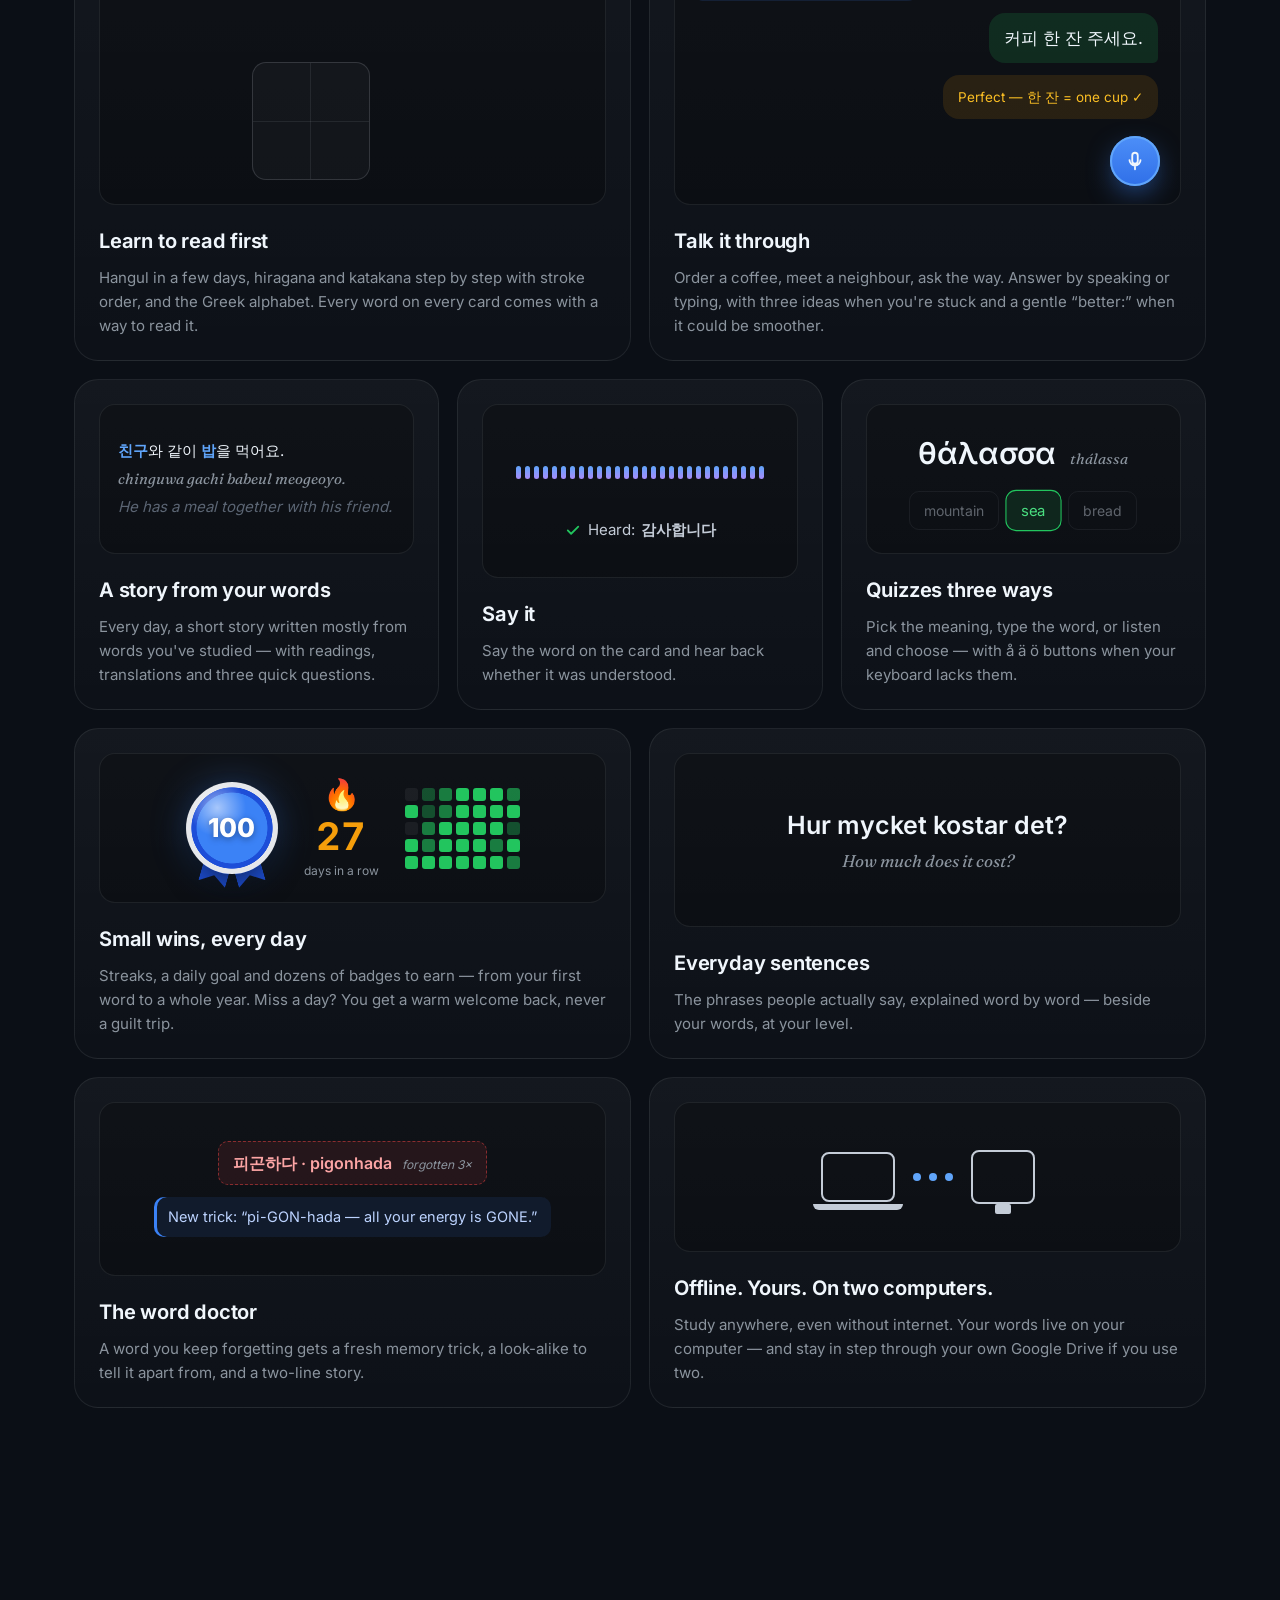
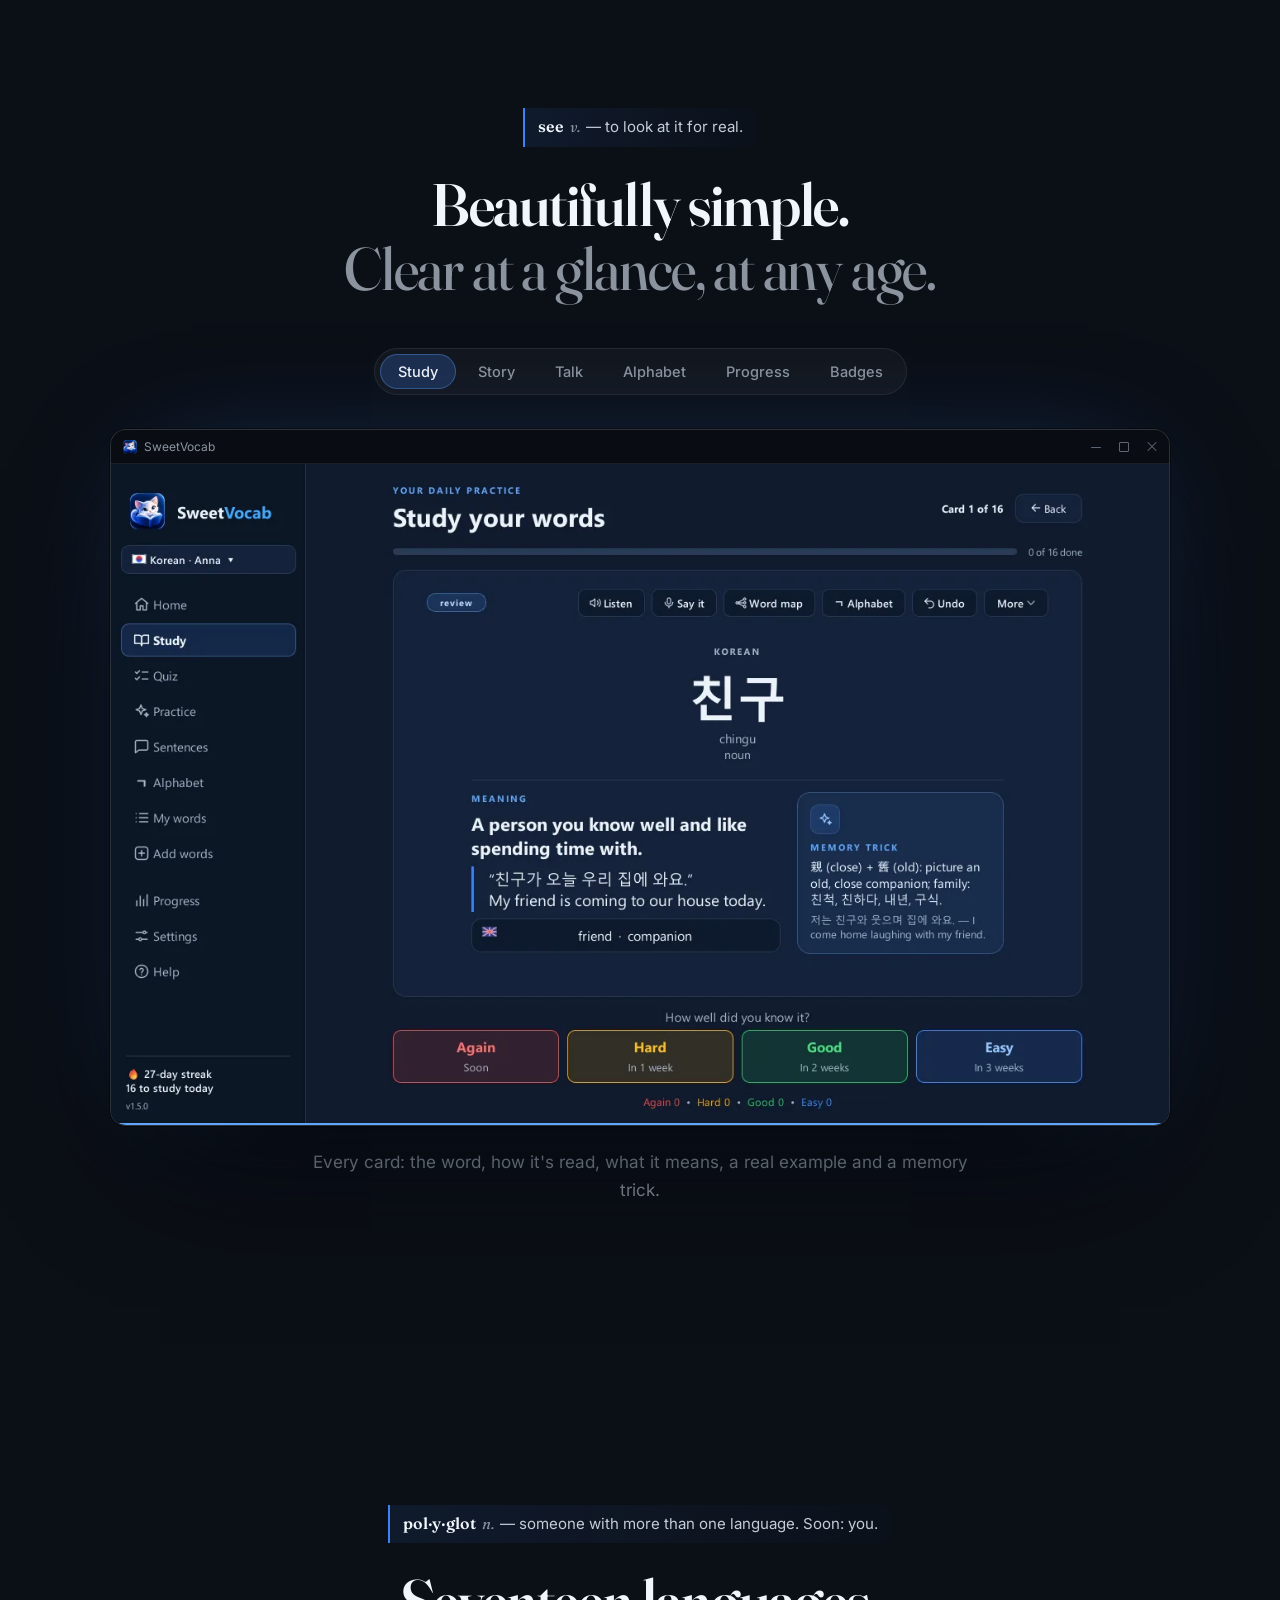
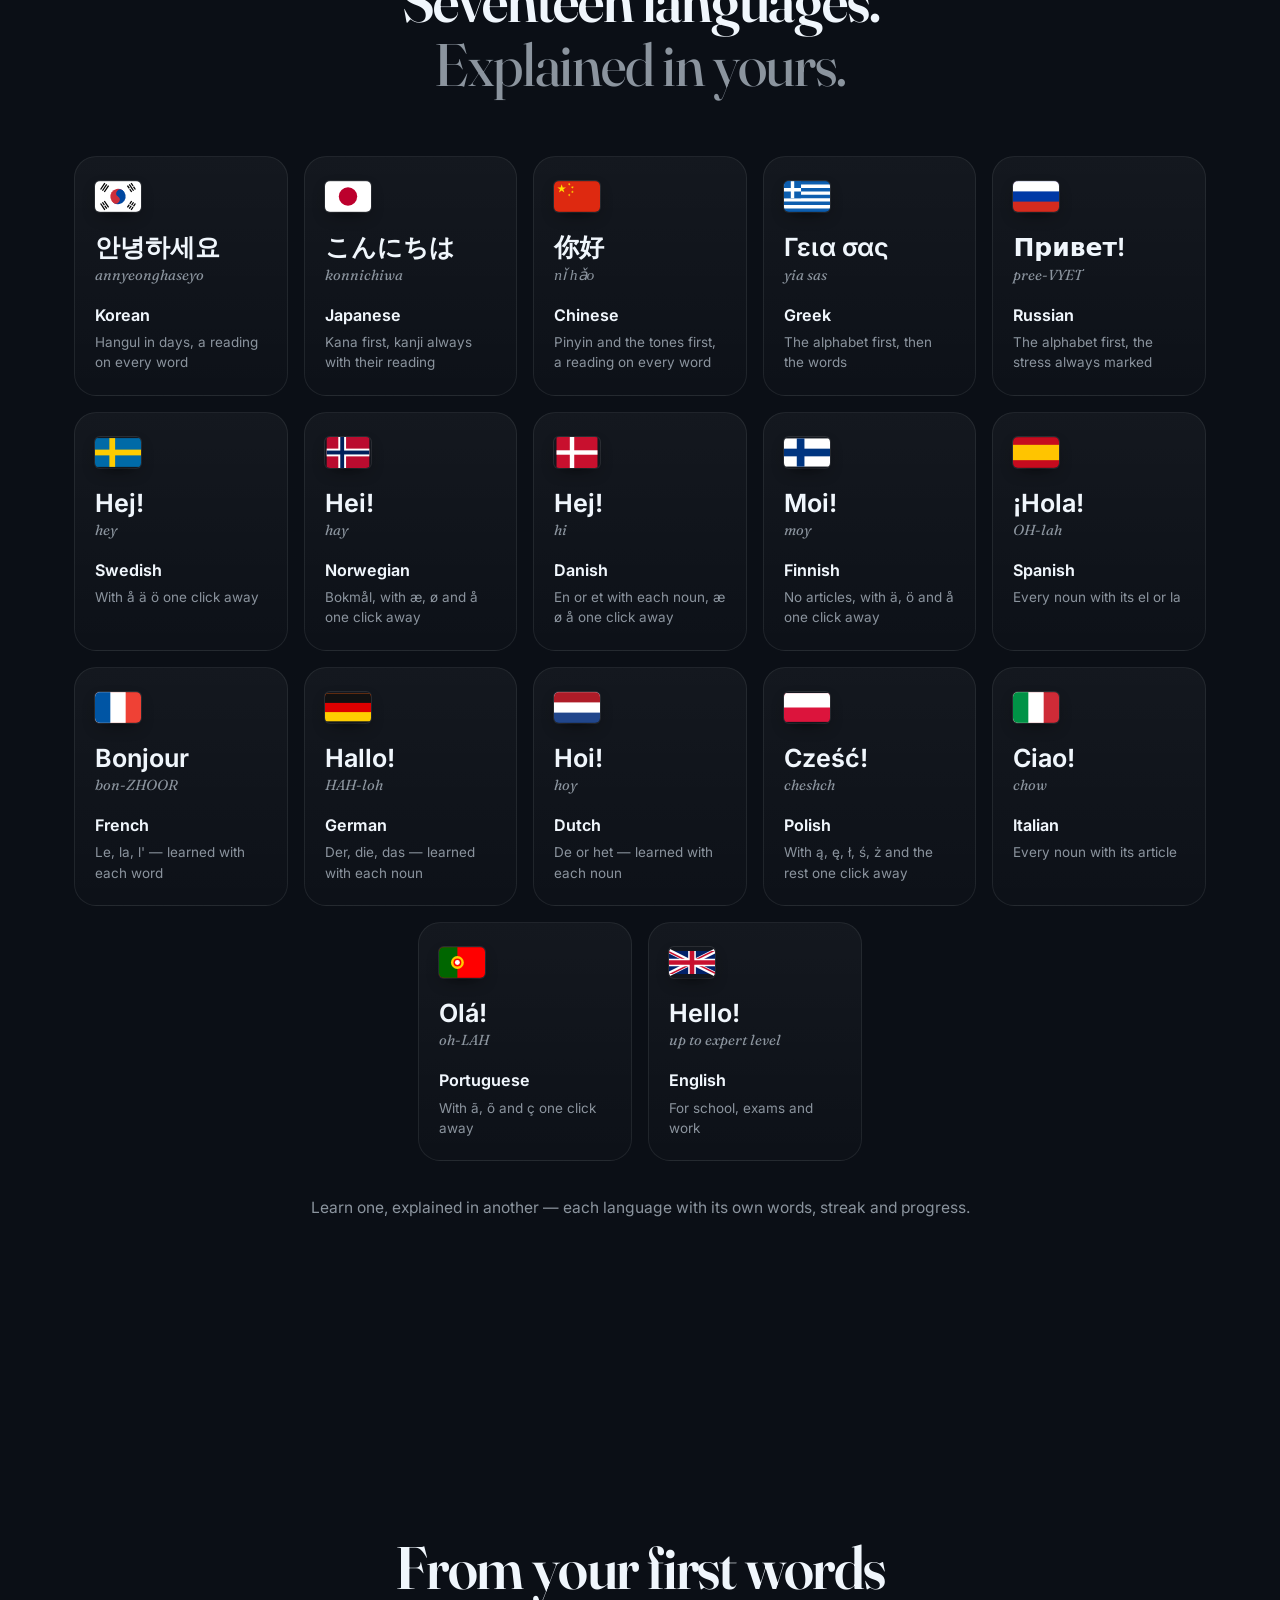
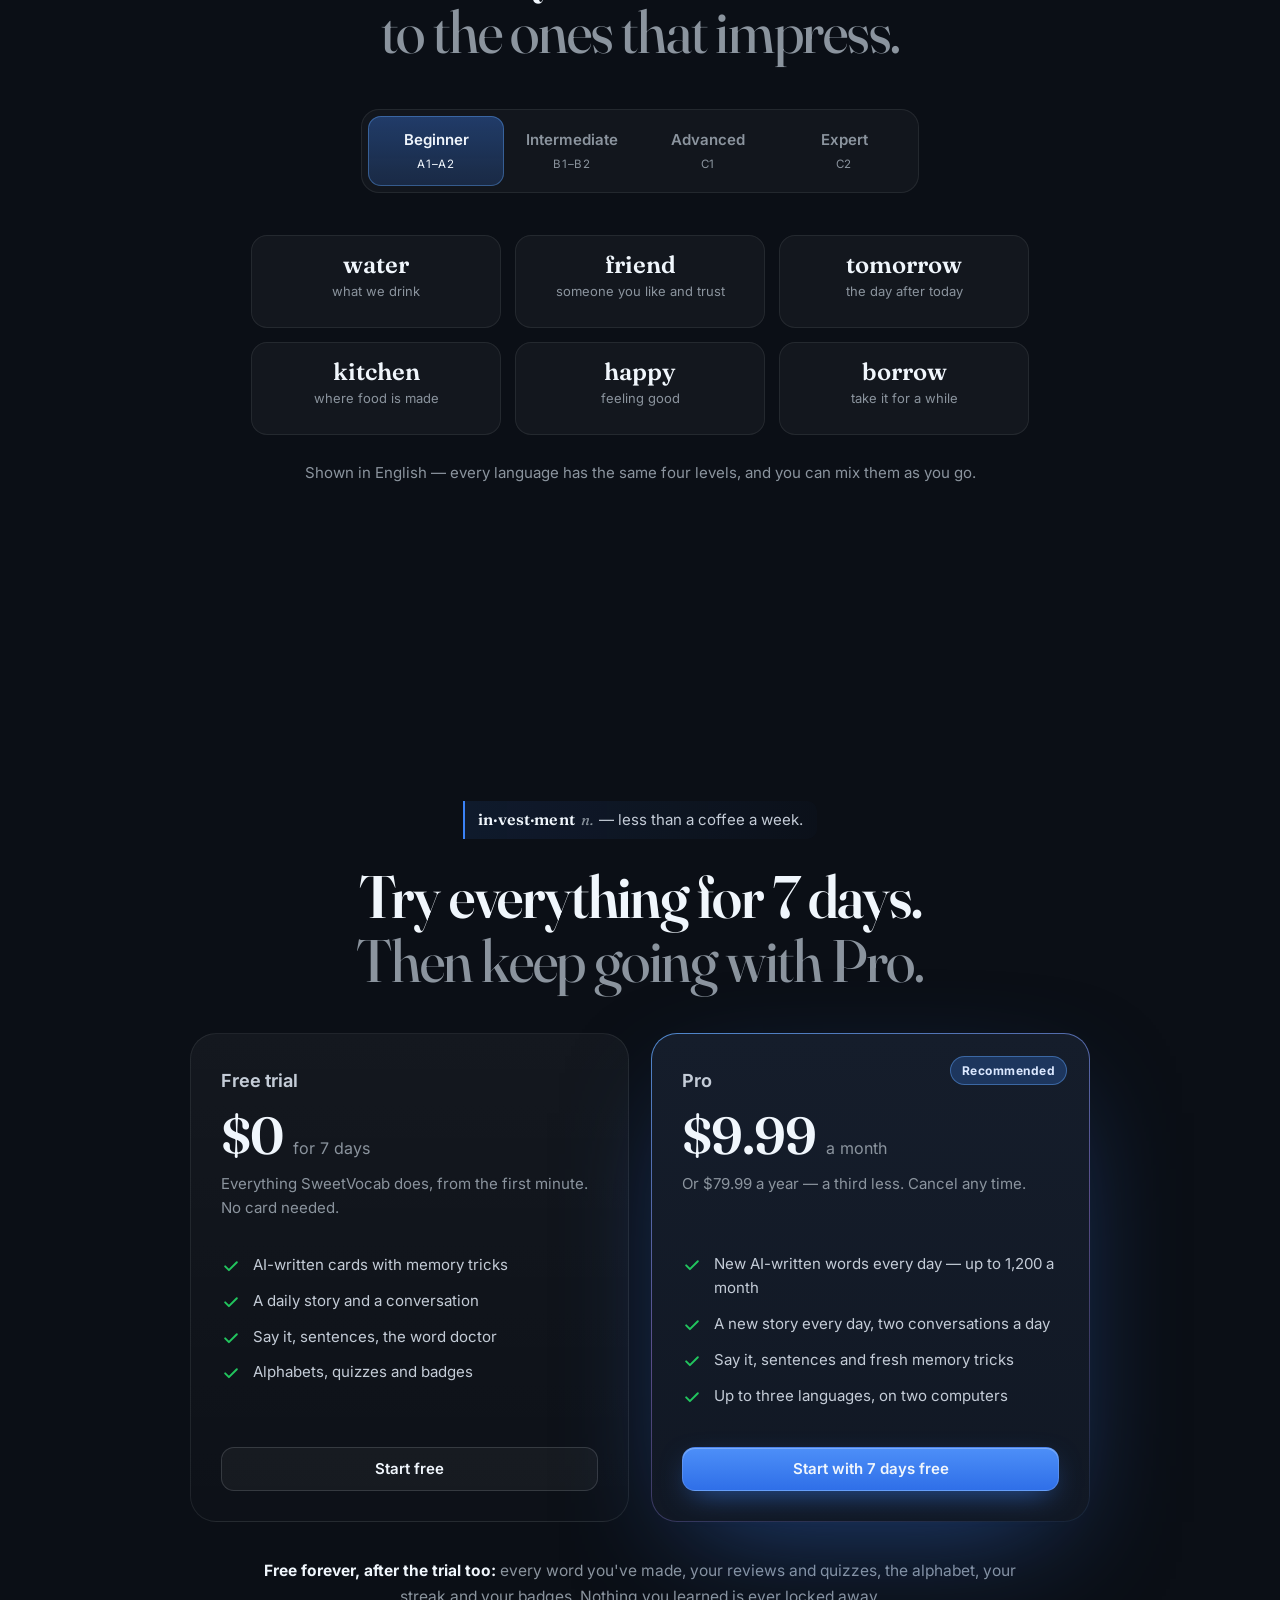
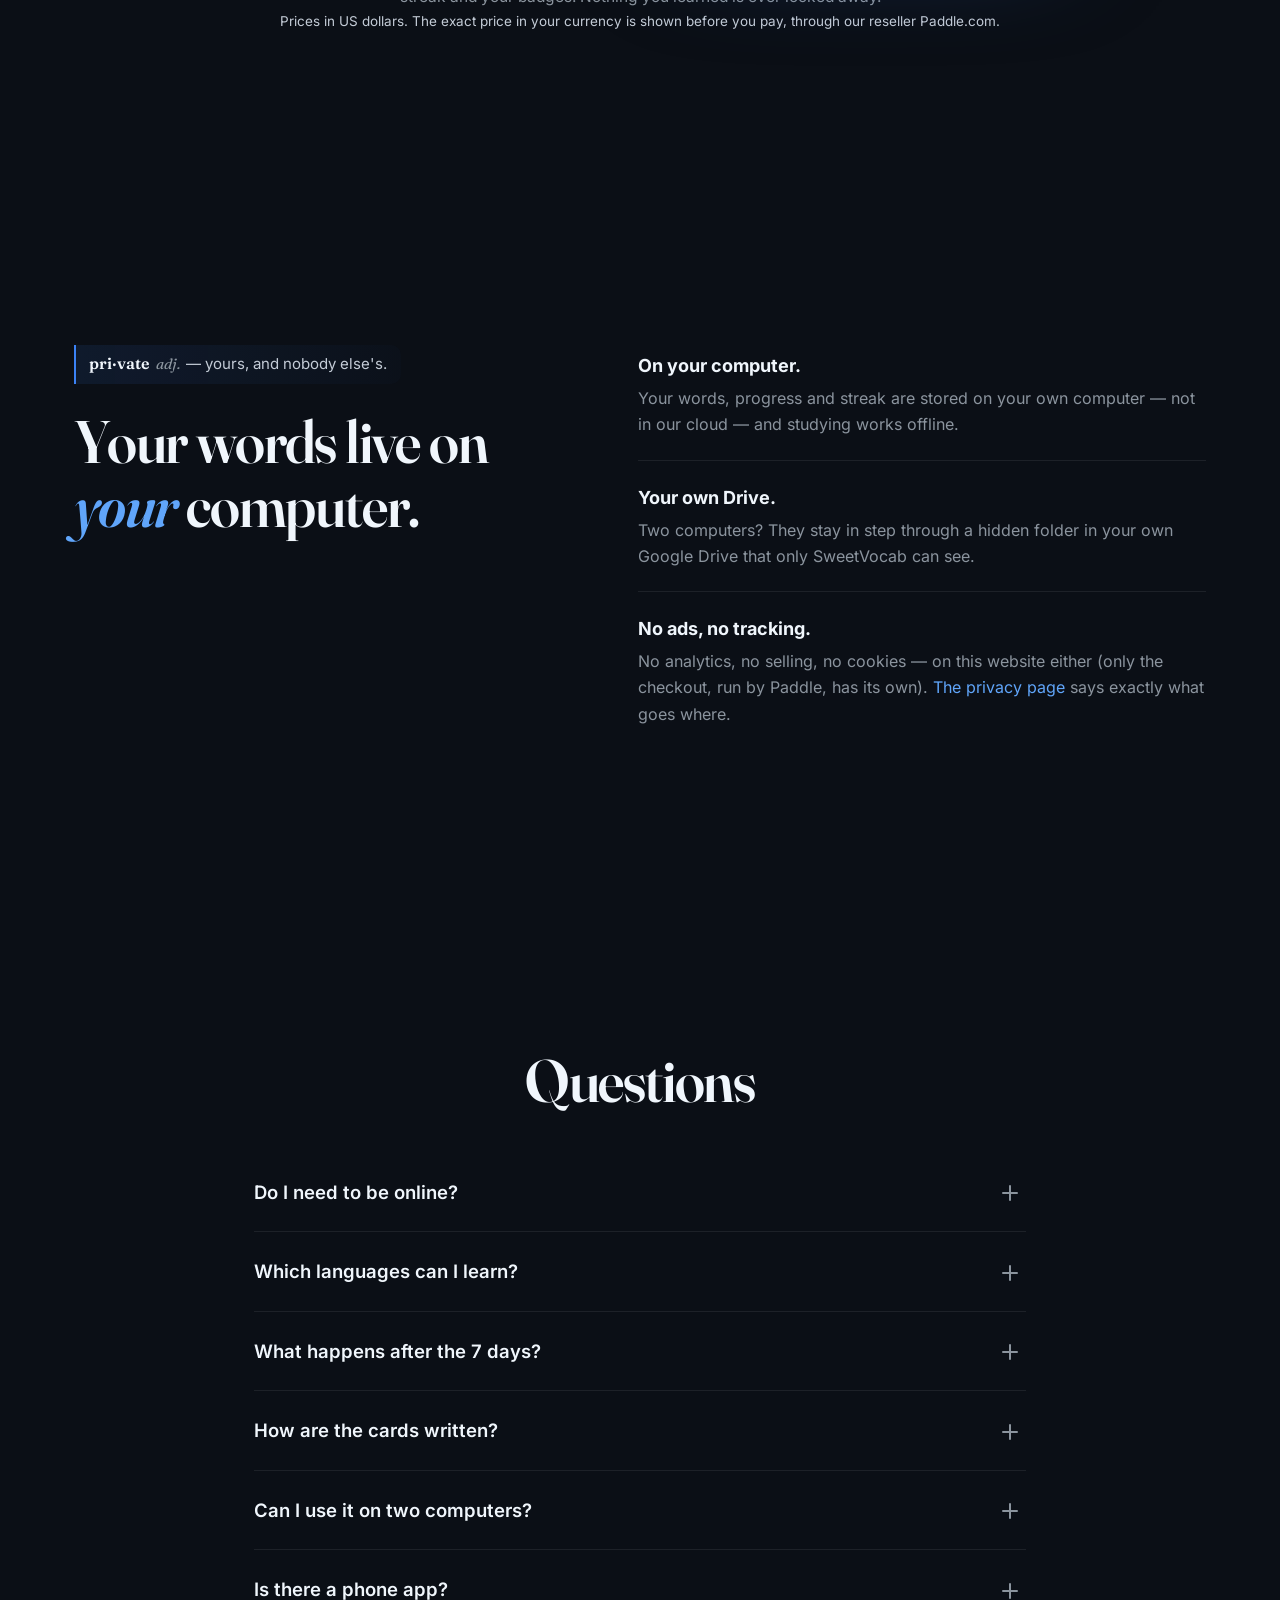
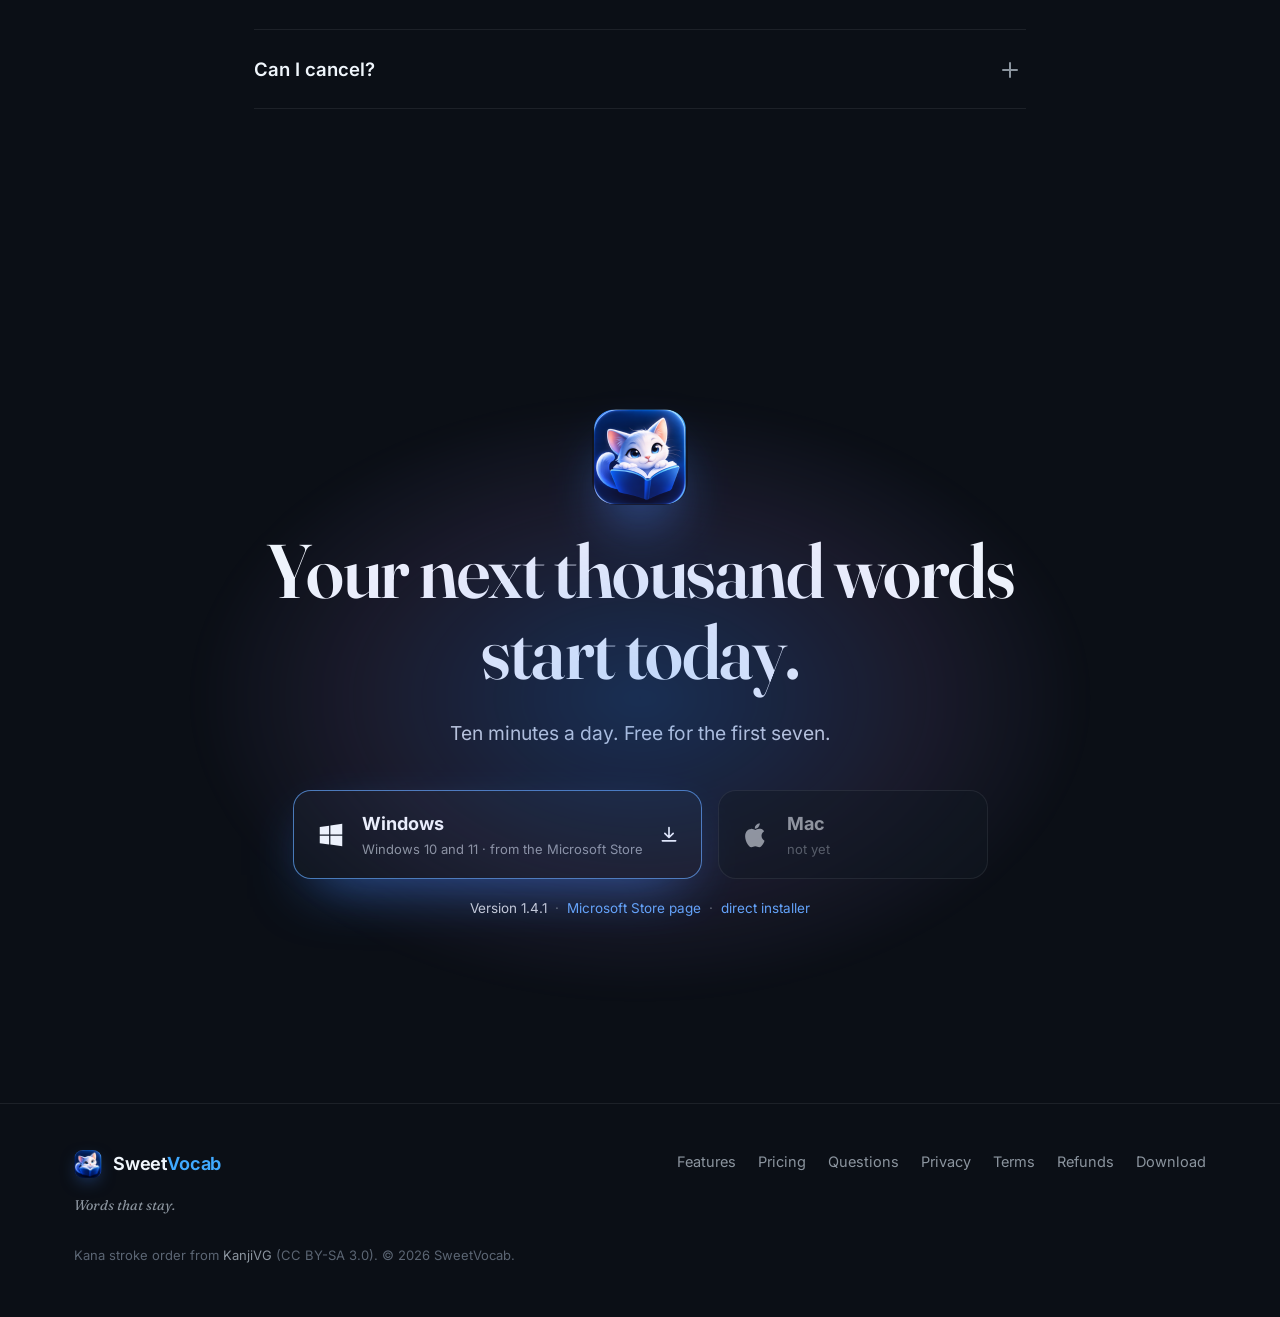
==== commit 80b62c84: "Pictures of the new look; badges, languages at once and Mac said as they are The six app pictures ar" ====
--- a/index.html
+++ b/index.html
@@ -321,7 +321,7 @@
           <div class="heat" data-heat></div>
         </div>
         <h3>Small wins, every day</h3>
-        <p>Streaks, a daily goal and 45 badges to earn — from your first word to a whole year. Miss a day? You get a warm welcome back, never a guilt trip.</p>
+        <p>Streaks, a daily goal and dozens of badges to earn — from your first word to a whole year. Miss a day? You get a warm welcome back, never a guilt trip.</p>
       </article>
 
       <article class="tile t-sentences reveal" data-spot>
@@ -518,7 +518,7 @@
           <li><svg class="ico"><use href="#i-check"/></svg><span>New AI-written words every day — up to 1,200 a month</span></li>
           <li><svg class="ico"><use href="#i-check"/></svg><span>A new story every day, two conversations a day</span></li>
           <li><svg class="ico"><use href="#i-check"/></svg><span>Say it, sentences and fresh memory tricks</span></li>
-          <li><svg class="ico"><use href="#i-check"/></svg><span>Every language, on two computers</span></li>
+          <li><svg class="ico"><use href="#i-check"/></svg><span>Up to three languages, on two computers</span></li>
         </ul>
         <a class="btn btn-primary btn-block" href="#download" data-download>Start with 7 days free</a>
       </article>
@@ -551,7 +551,7 @@
       <details class="reveal"><summary>Do I need to be online?</summary>
         <p>Studying, quizzes, the alphabet and your progress all work without internet. New words, stories, conversations and Say it are written by the AI, so they need a connection.</p></details>
       <details class="reveal"><summary>Which languages can I learn?</summary>
-        <p>Spanish, French, German, Italian, Portuguese, Dutch, Swedish, Norwegian, Danish, Finnish, Polish, Russian, Greek, Korean, Japanese, Chinese (Mandarin) and English — each explained in any of the others. You can learn several, each with its own words and progress.</p></details>
+        <p>Spanish, French, German, Italian, Portuguese, Dutch, Swedish, Norwegian, Danish, Finnish, Polish, Russian, Greek, Korean, Japanese, Chinese (Mandarin) and English — each explained in any of the others. You can learn up to three at a time, each with its own words and progress.</p></details>
       <details class="reveal"><summary>What happens after the 7 days?</summary>
         <p>Choose Pro to keep the AI features. If you don't, nothing is lost: every word you made stays yours, and reviewing, quizzes, the alphabet, your streak and your badges stay free.</p></details>
       <details class="reveal"><summary>How are the cards written?</summary>
@@ -559,7 +559,7 @@
       <details class="reveal"><summary>Can I use it on two computers?</summary>
         <p>Yes. Connect your own Google Drive on both and they stay up to date. Or move everything in one file.</p></details>
       <details class="reveal"><summary>Is there a phone app?</summary>
-        <p>Not yet. SweetVocab is made for Windows computers, where a real keyboard and a big screen make learning comfortable. A Mac version is coming.</p></details>
+        <p>Not yet. SweetVocab is made for Windows computers, where a real keyboard and a big screen make learning comfortable.</p></details>
       <details class="reveal"><summary>Can I cancel?</summary>
         <p>Any time. Pro is a subscription you can stop whenever you like, and everything you learned stays on your computer. Changed your mind? Your money back within 14 days of a payment — <a href="terms.html#refunds">refunds</a>.</p></details>
     </div>
@@ -581,7 +581,7 @@
       </a>
       <div class="dl-card" aria-disabled="true" style="opacity:.55;cursor:default">
         <svg class="ico ico-big"><use href="#i-apple"/></svg>
-        <span><b>Mac</b><small>coming later</small></span>
+        <span><b>Mac</b><small>not yet</small></span>
       </div>
     </div>
     <p class="fine reveal"><span data-version>latest version</span> <span class="sep">·</span> <a href="https://apps.microsoft.com/detail/9PL9X47P6K5N" rel="noopener">Microsoft Store page</a> <span class="sep">·</span> <a href="#download" data-dl="direct">direct installer</a></p>
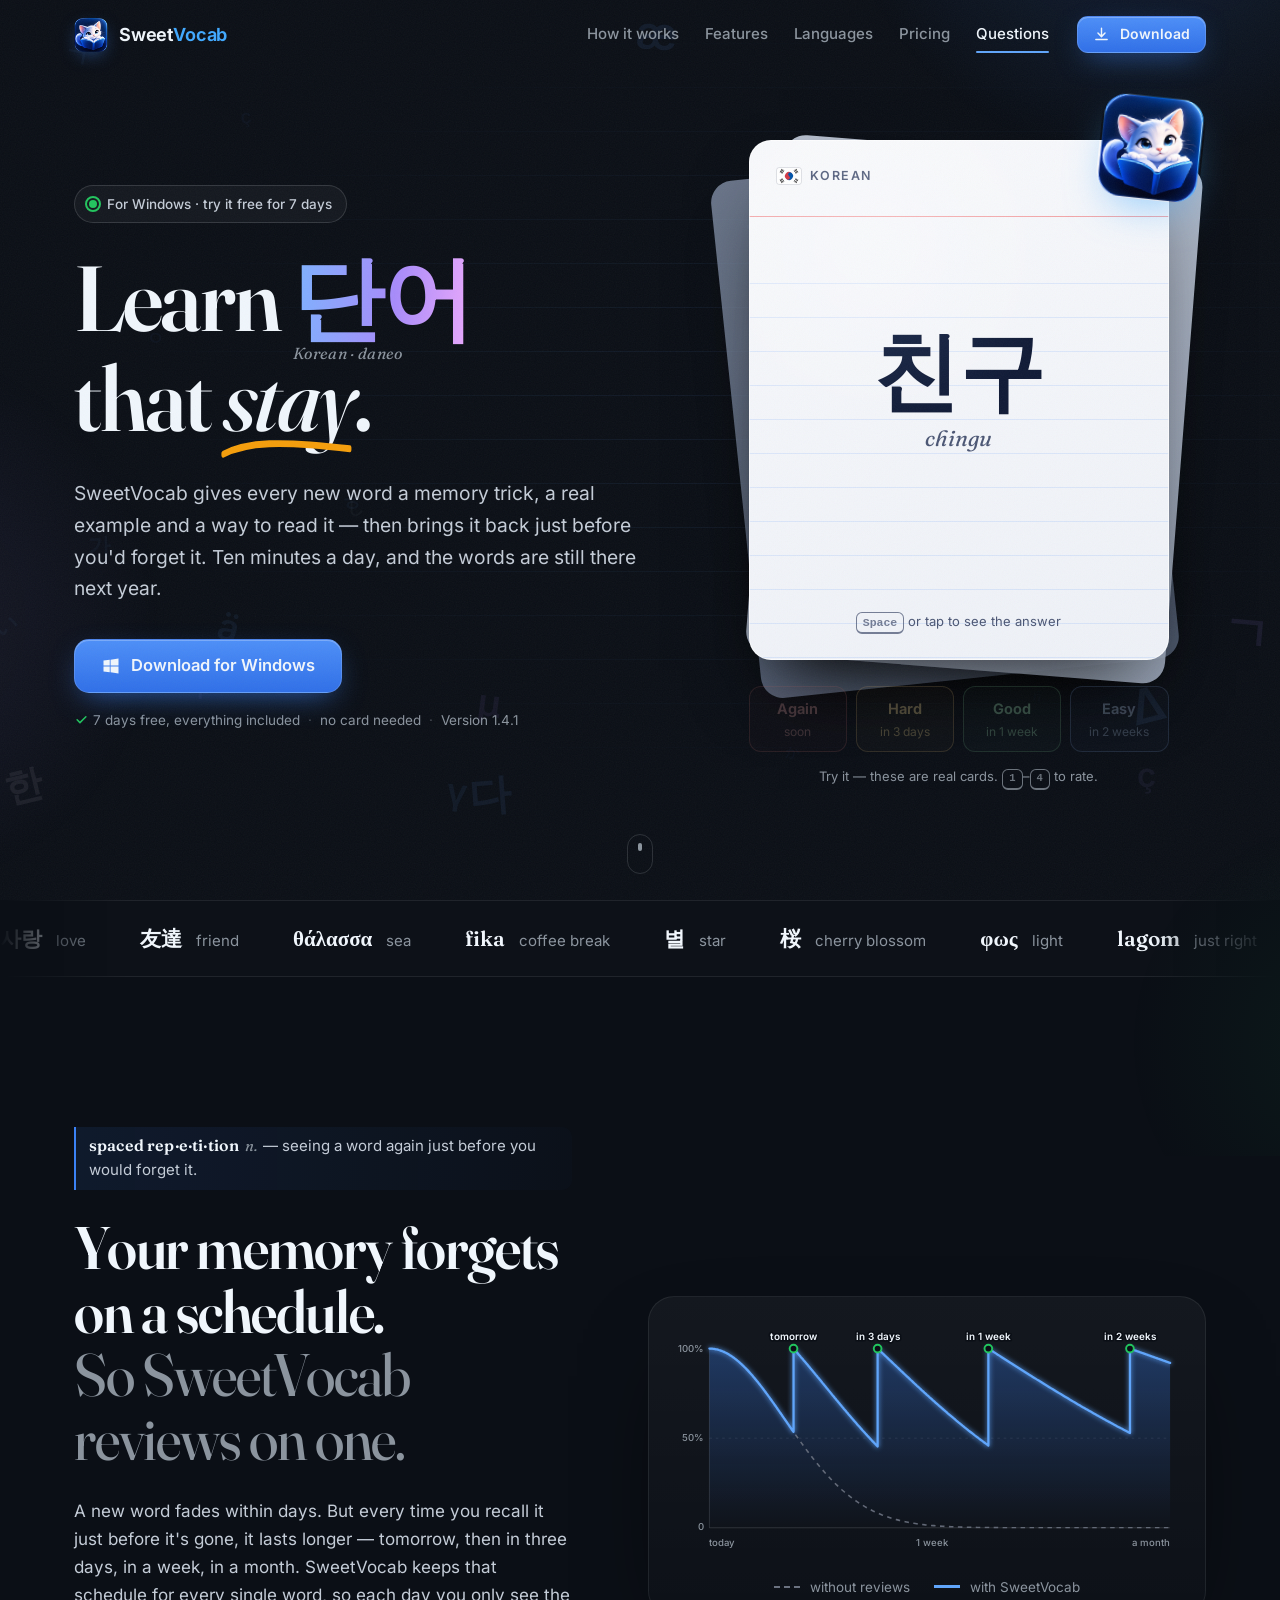
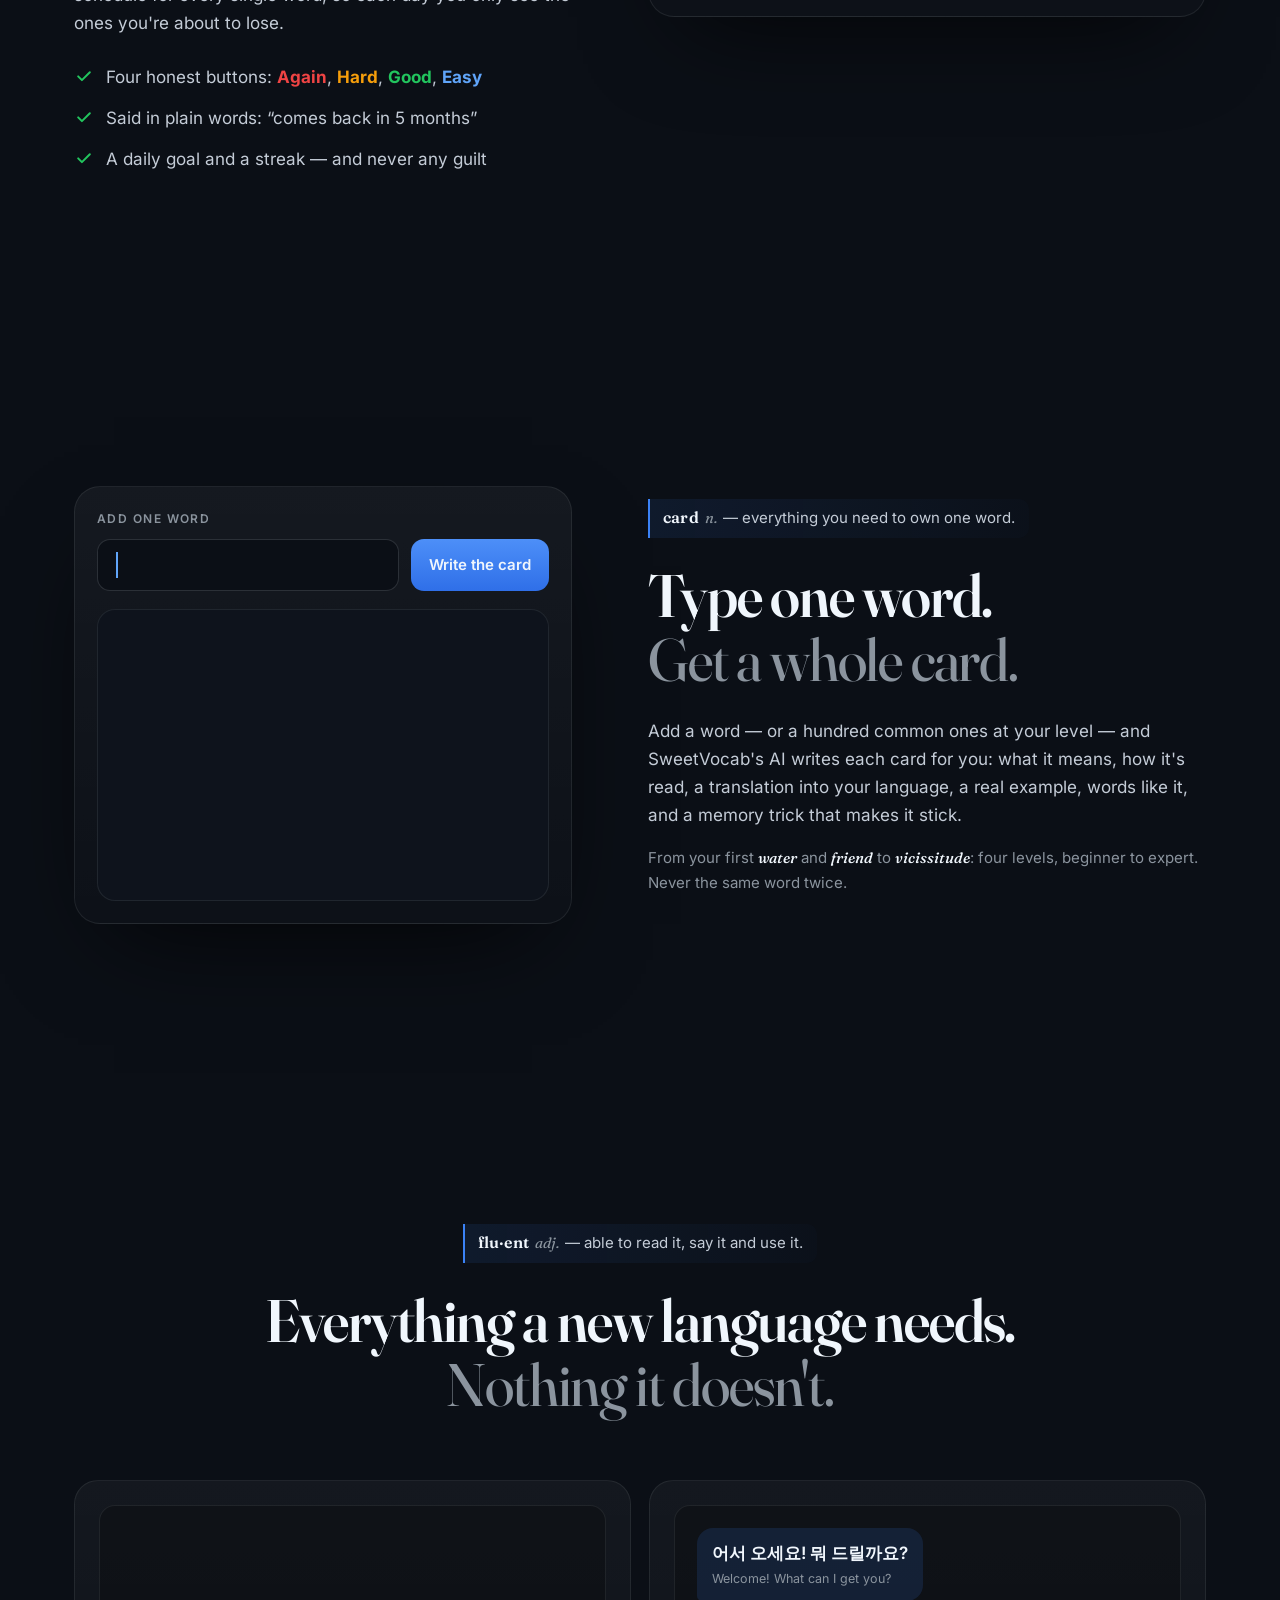
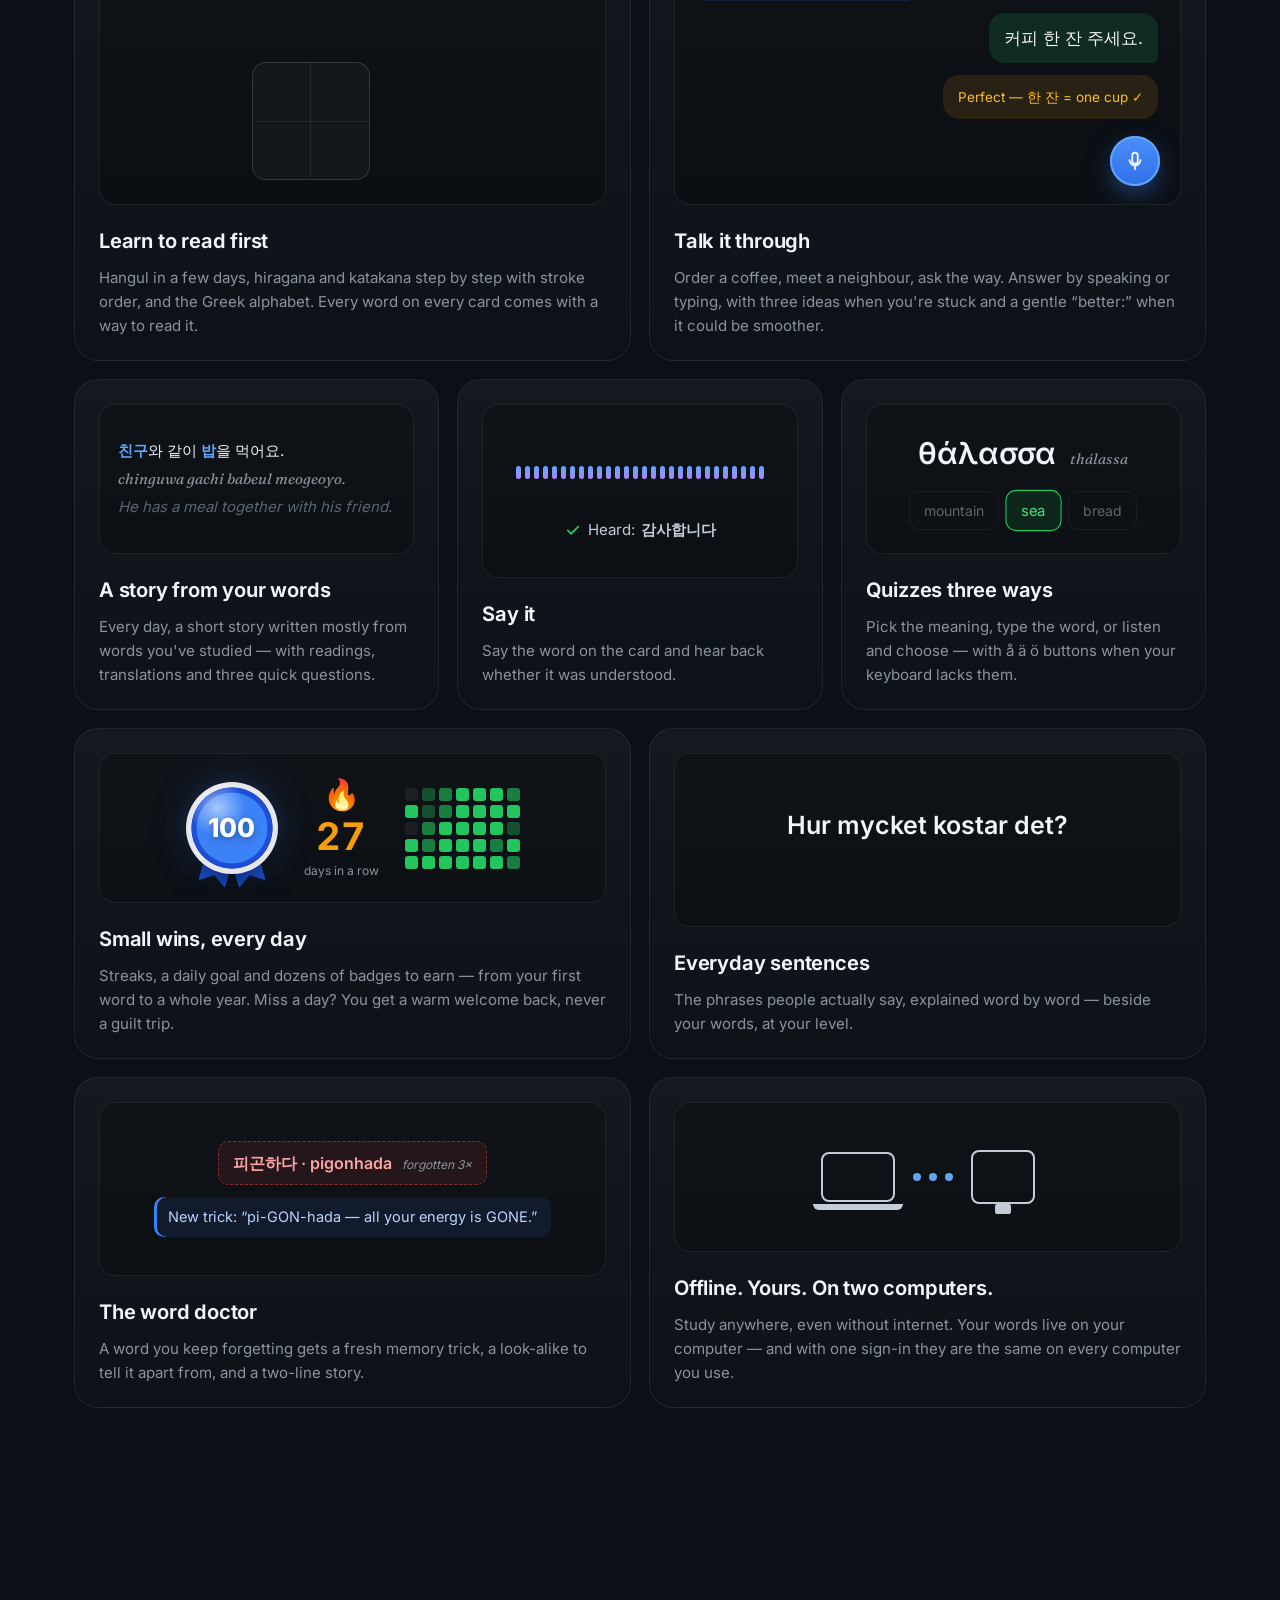
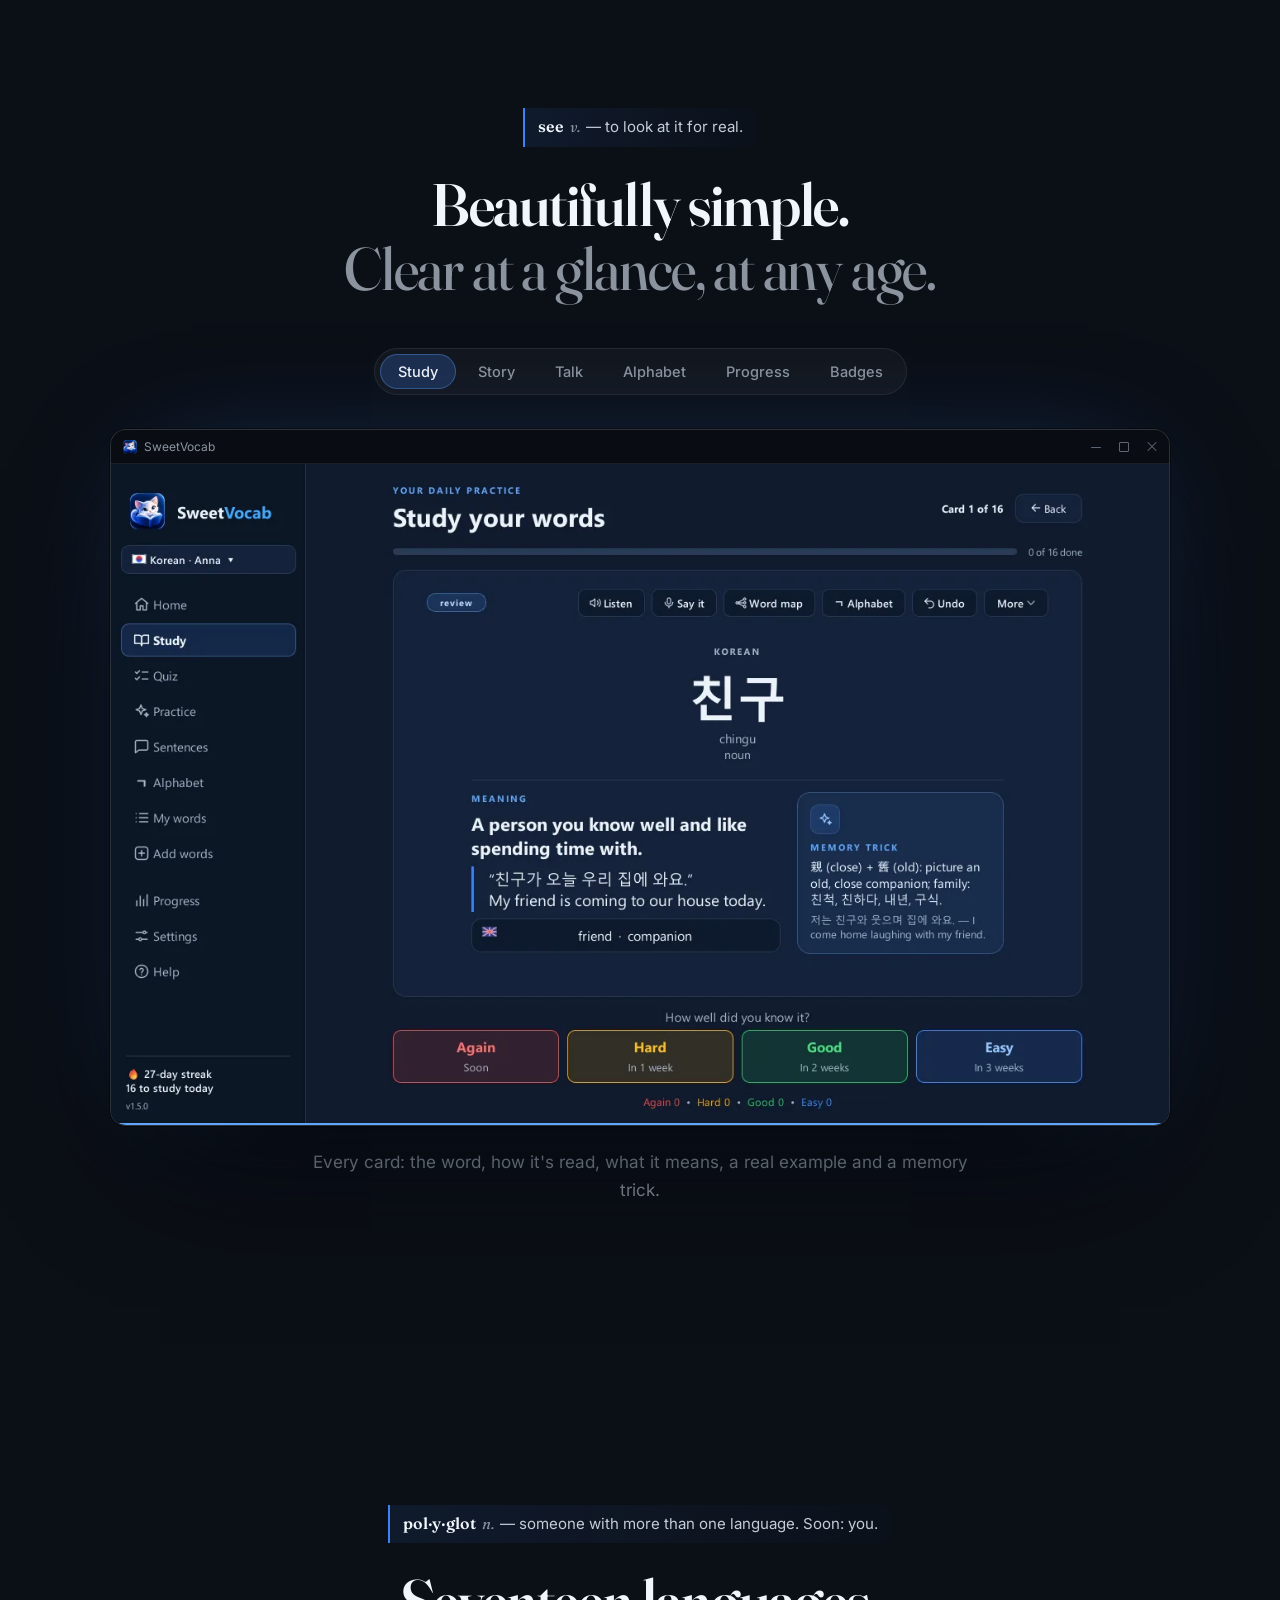
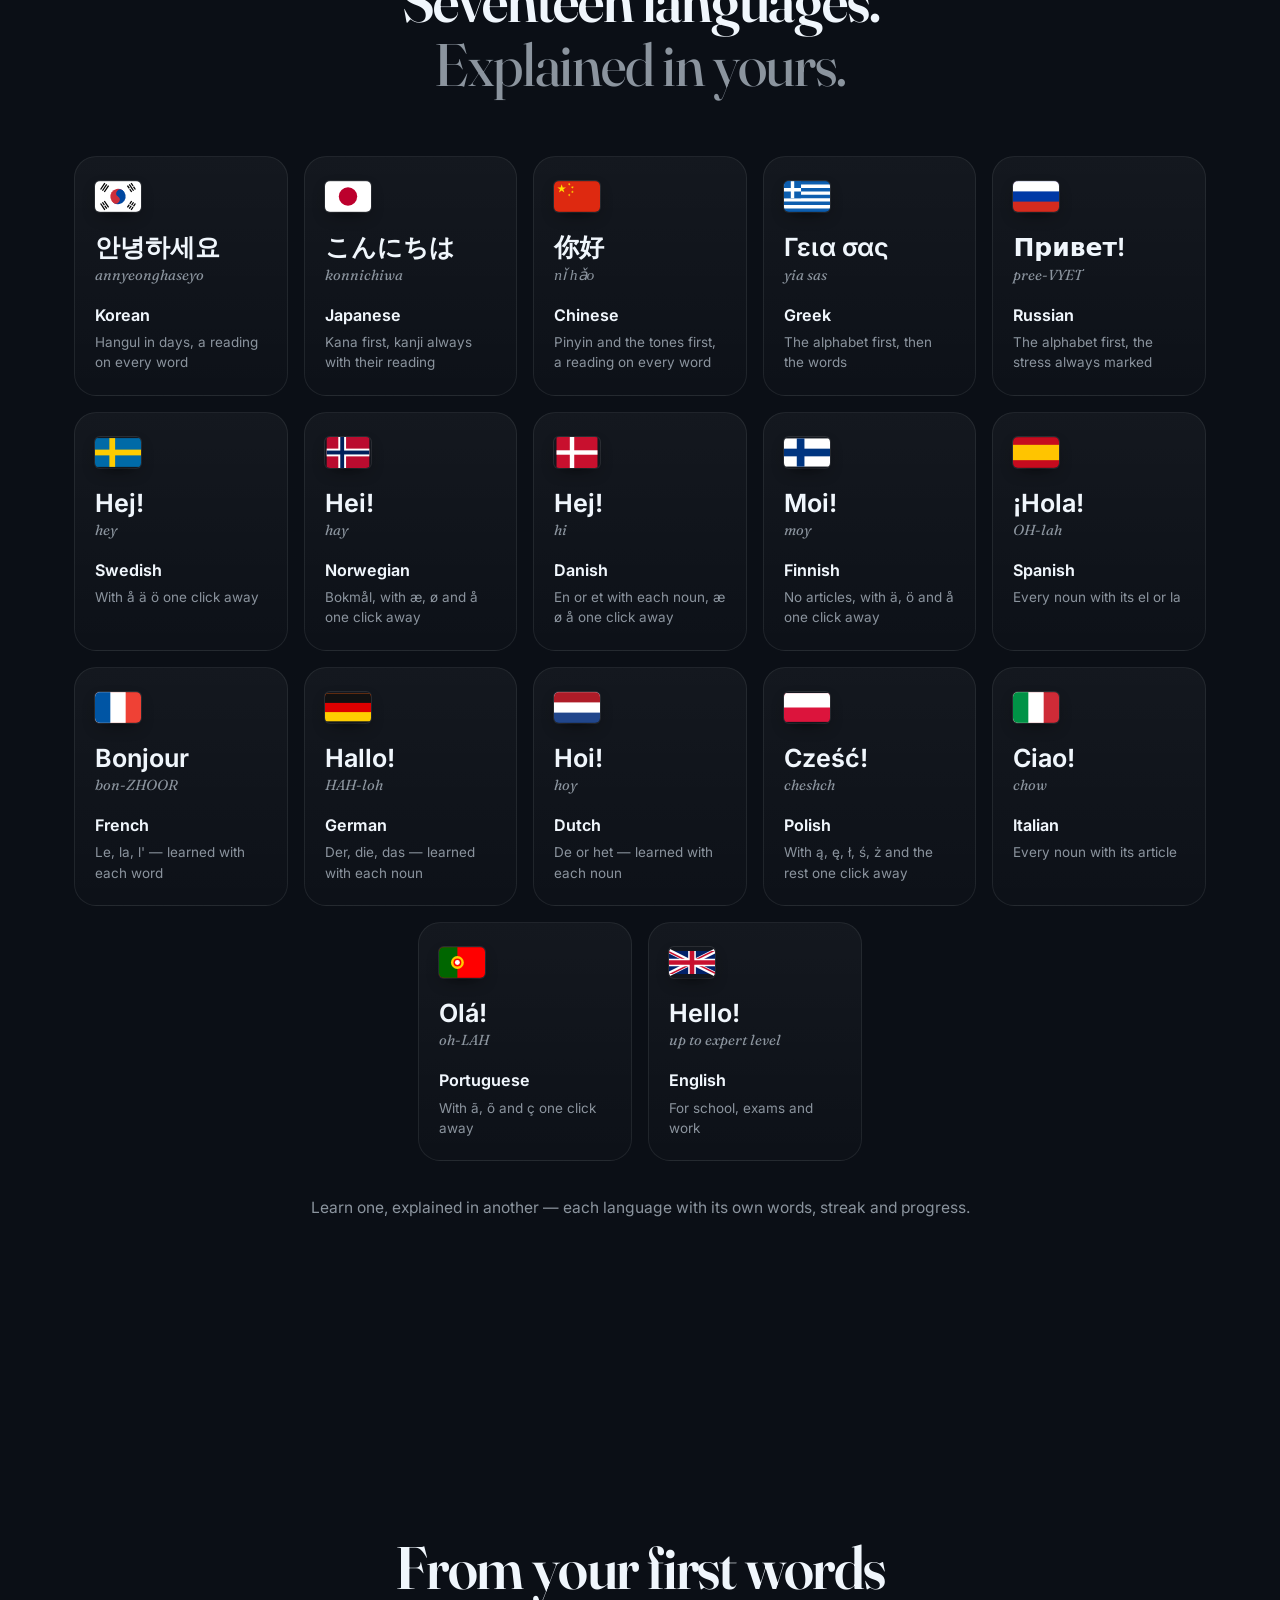
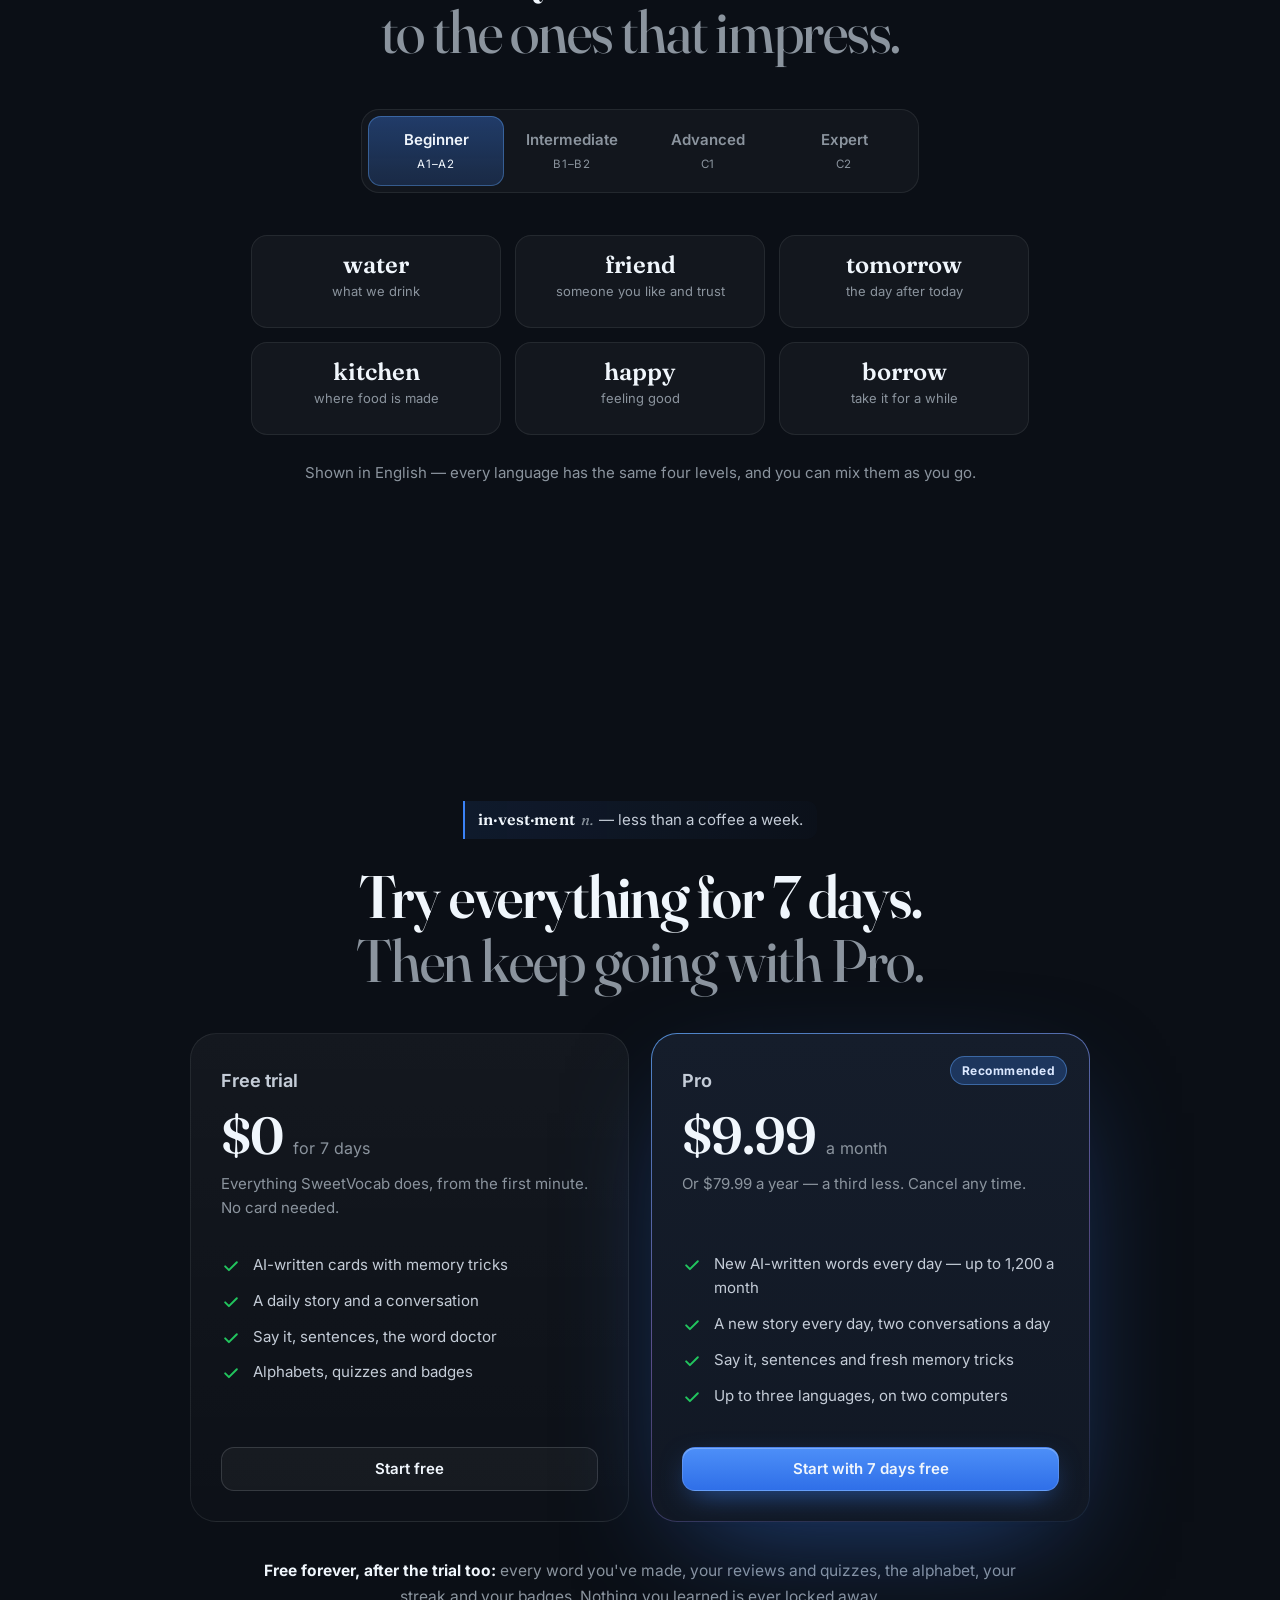
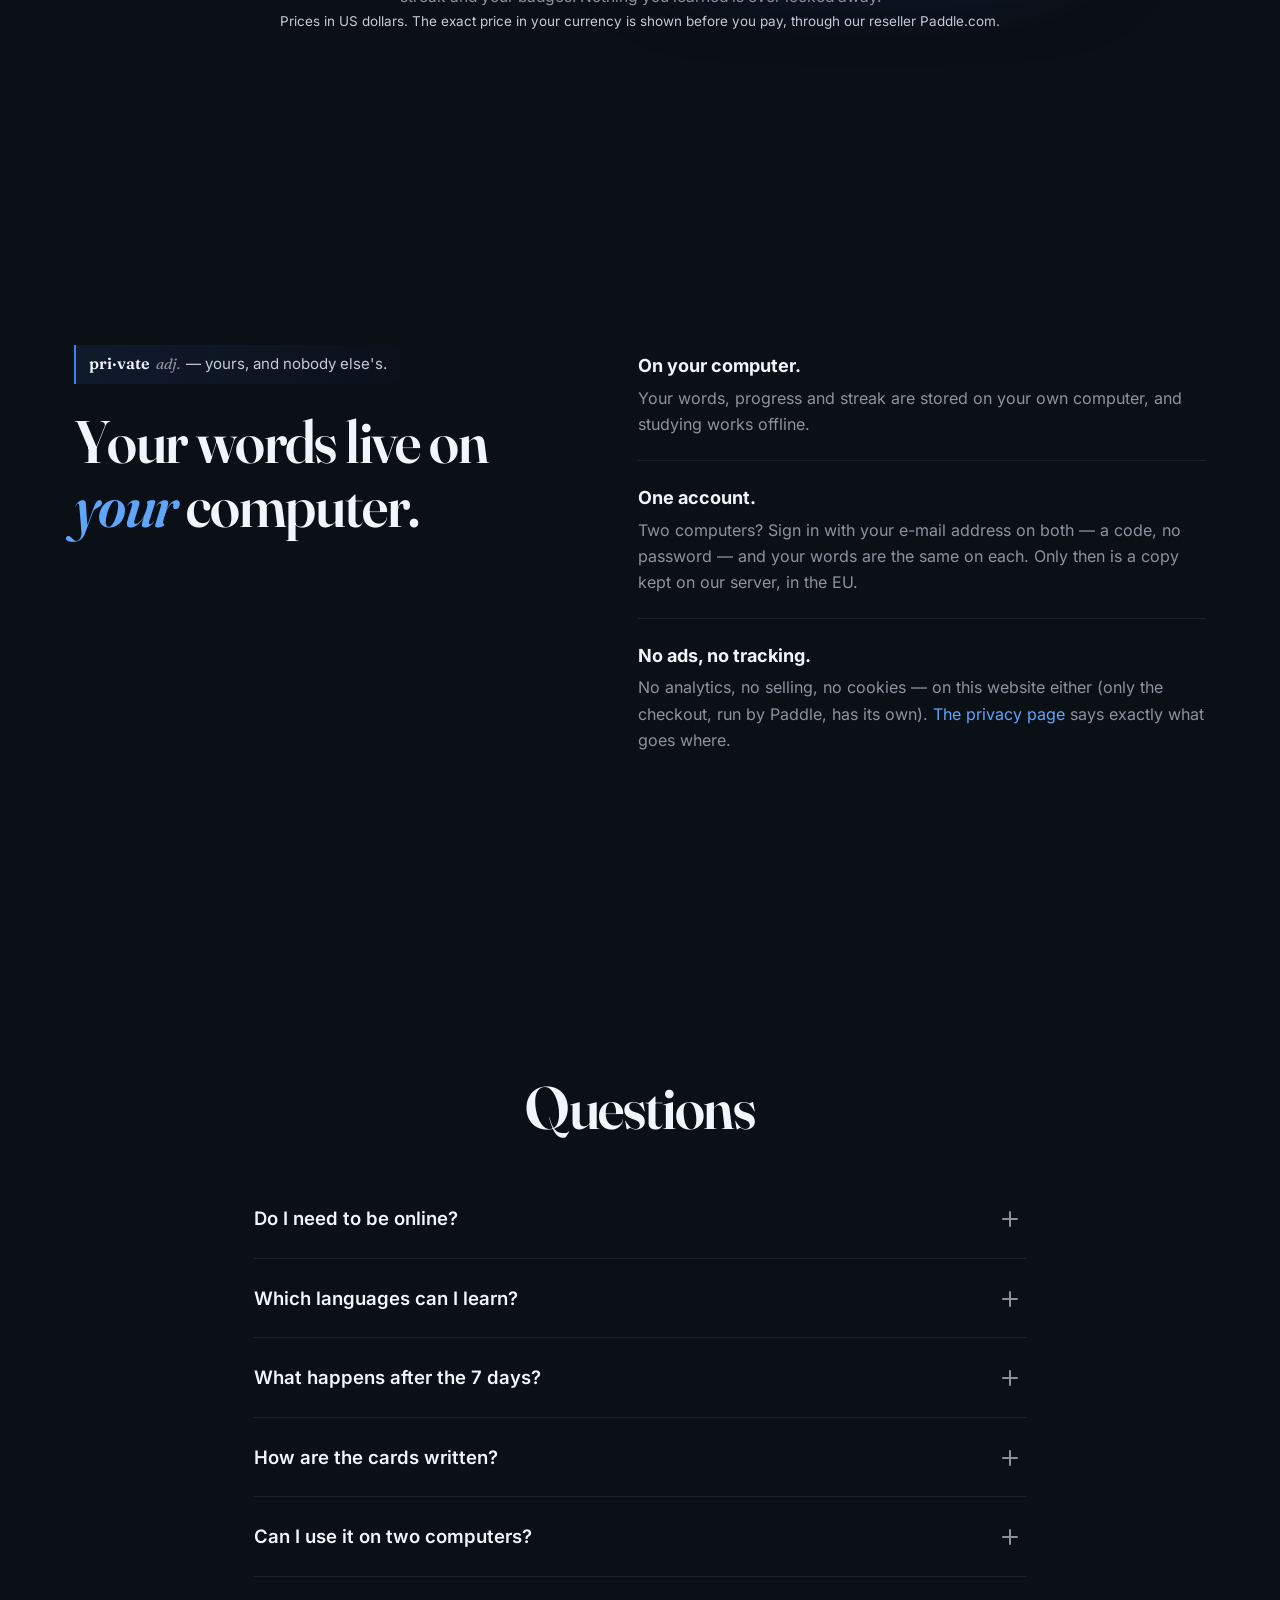
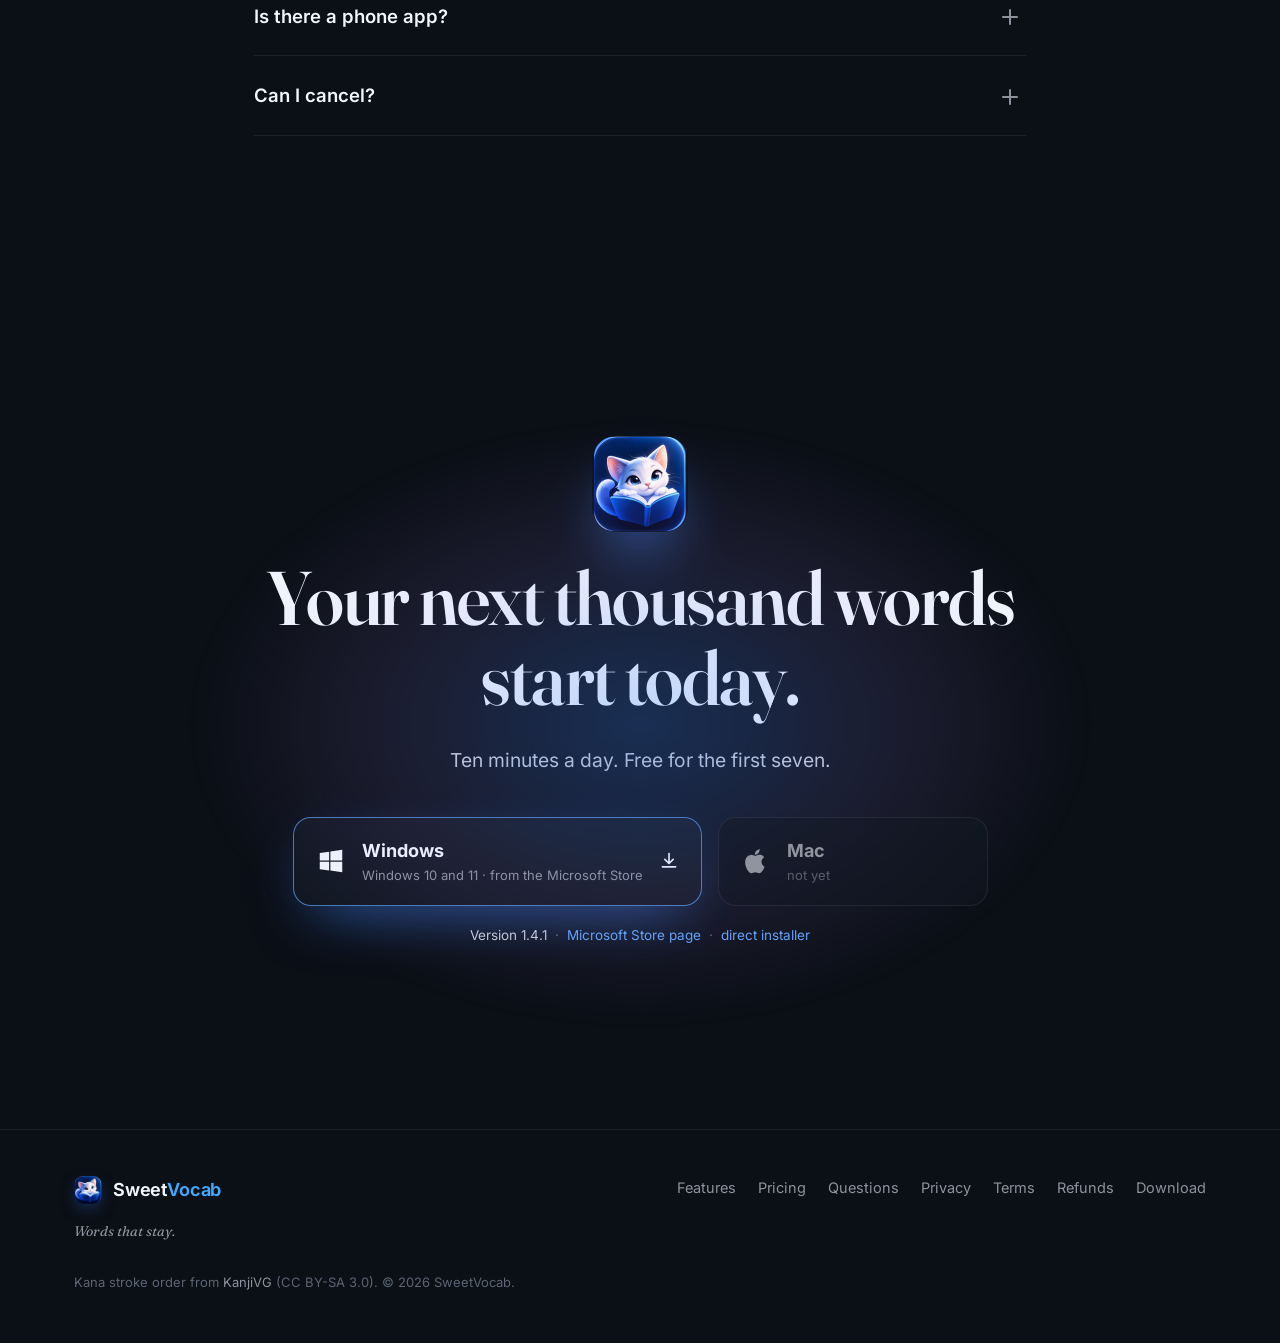
==== commit e1550386: "The site says what 1.5.0 does: one account for every computer, a copy of the words in the EU only fo" ====
--- a/index.html
+++ b/index.html
@@ -346,7 +346,7 @@
           <span class="pc"></span><span class="sync-dots"><i></i><i></i><i></i></span><span class="pc"></span>
         </div>
         <h3>Offline. Yours. On two computers.</h3>
-        <p>Study anywhere, even without internet. Your words live on your computer — and stay in step through your own Google Drive if you use two.</p>
+        <p>Study anywhere, even without internet. Your words live on your computer — and with one sign-in they are the same on every computer you use.</p>
       </article>
     </div>
   </div>
@@ -536,8 +536,8 @@
       <h2>Your words live on <em>your</em> computer.</h2>
     </div>
     <ul class="private-list">
-      <li class="reveal"><b>On your computer.</b> Your words, progress and streak are stored on your own computer — not in our cloud — and studying works offline.</li>
-      <li class="reveal"><b>Your own Drive.</b> Two computers? They stay in step through a hidden folder in your own Google Drive that only SweetVocab can see.</li>
+      <li class="reveal"><b>On your computer.</b> Your words, progress and streak are stored on your own computer, and studying works offline.</li>
+      <li class="reveal"><b>One account.</b> Two computers? Sign in with your e-mail address on both — a code, no password — and your words are the same on each. Only then is a copy kept on our server, in the EU.</li>
       <li class="reveal"><b>No ads, no tracking.</b> No analytics, no selling, no cookies — on this website either (only the checkout, run by Paddle, has its own). <a href="privacy.html">The privacy page</a> says exactly what goes where.</li>
     </ul>
   </div>
@@ -557,7 +557,7 @@
       <details class="reveal"><summary>How are the cards written?</summary>
         <p>When you add a word, SweetVocab's AI writes the card for your level and your languages: the meaning, a translation, how it's read, a real example with its translation, similar words and a memory trick. Every card is checked to be in the right language, and you can edit anything.</p></details>
       <details class="reveal"><summary>Can I use it on two computers?</summary>
-        <p>Yes. Connect your own Google Drive on both and they stay up to date. Or move everything in one file.</p></details>
+        <p>Yes. Sign in with your e-mail address on both — a code, no password — and your words and your plan are the same on each.</p></details>
       <details class="reveal"><summary>Is there a phone app?</summary>
         <p>Not yet. SweetVocab is made for Windows computers, where a real keyboard and a big screen make learning comfortable.</p></details>
       <details class="reveal"><summary>Can I cancel?</summary>
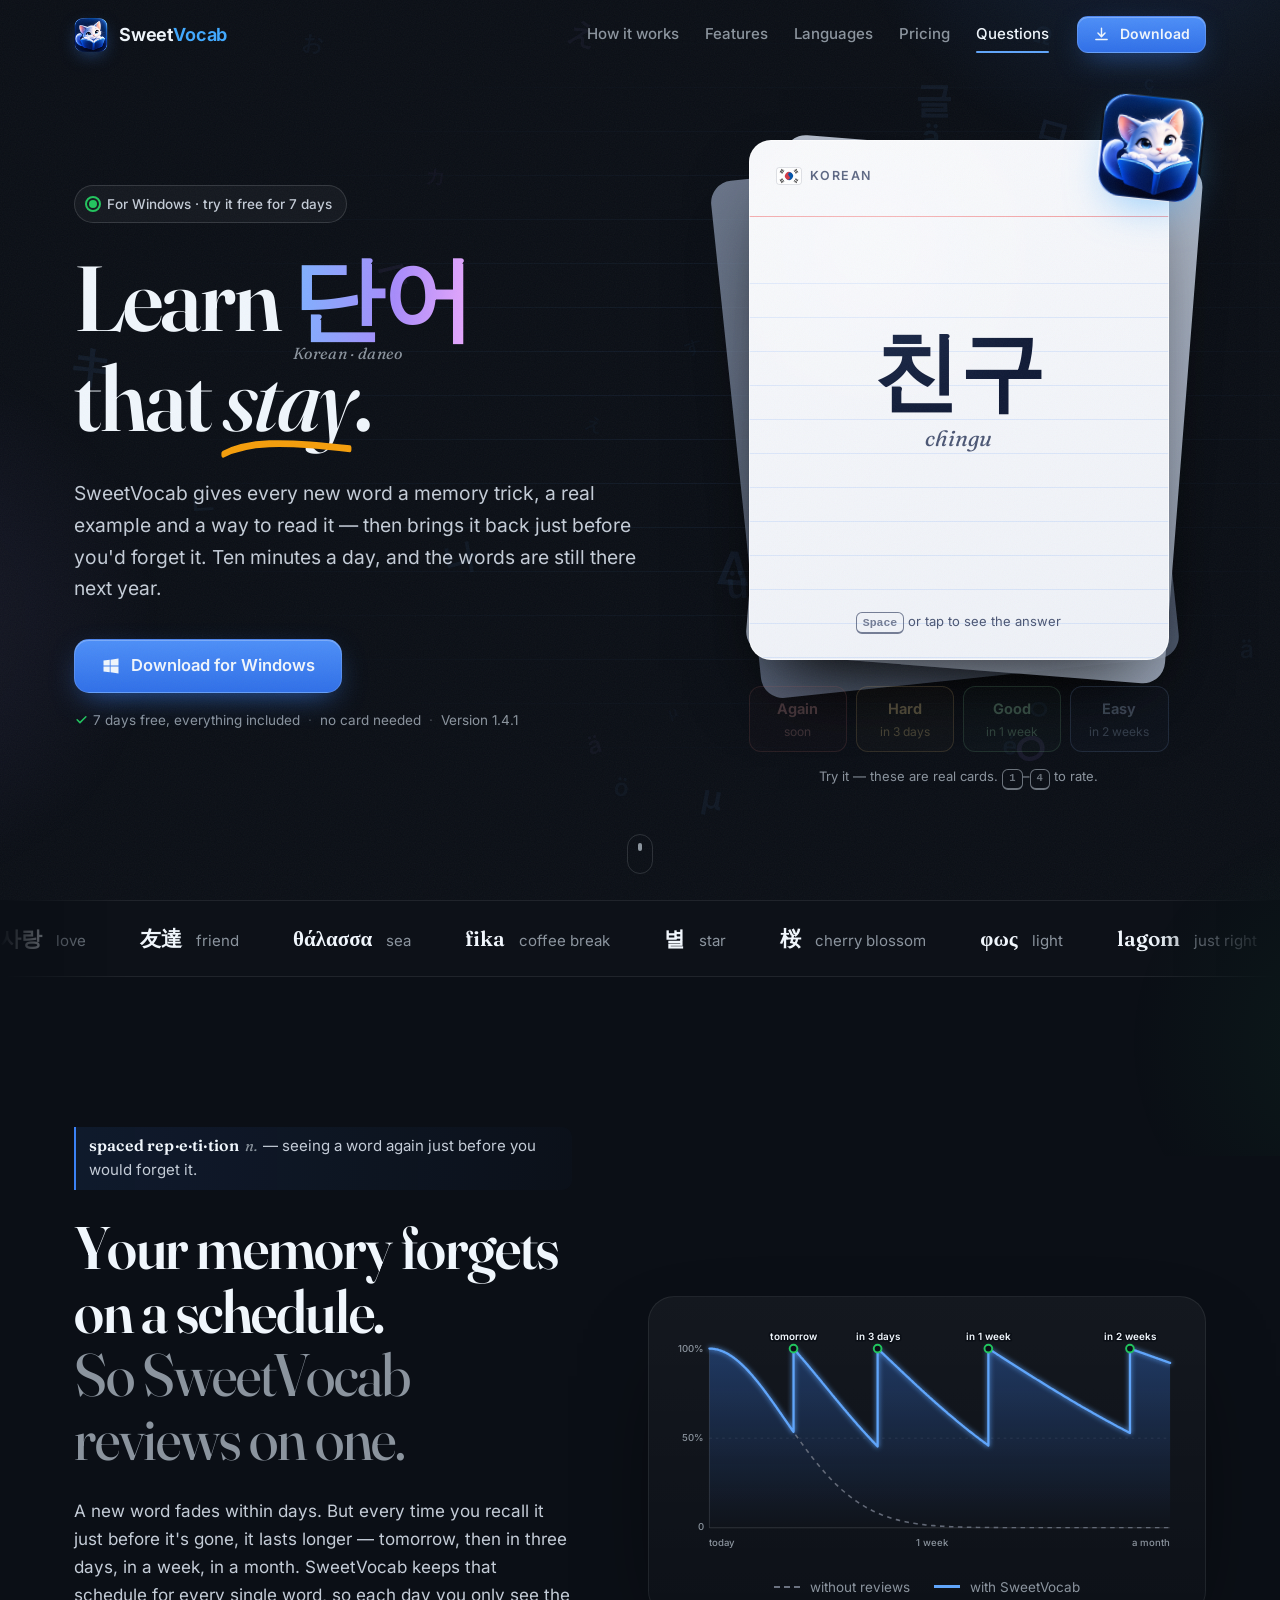
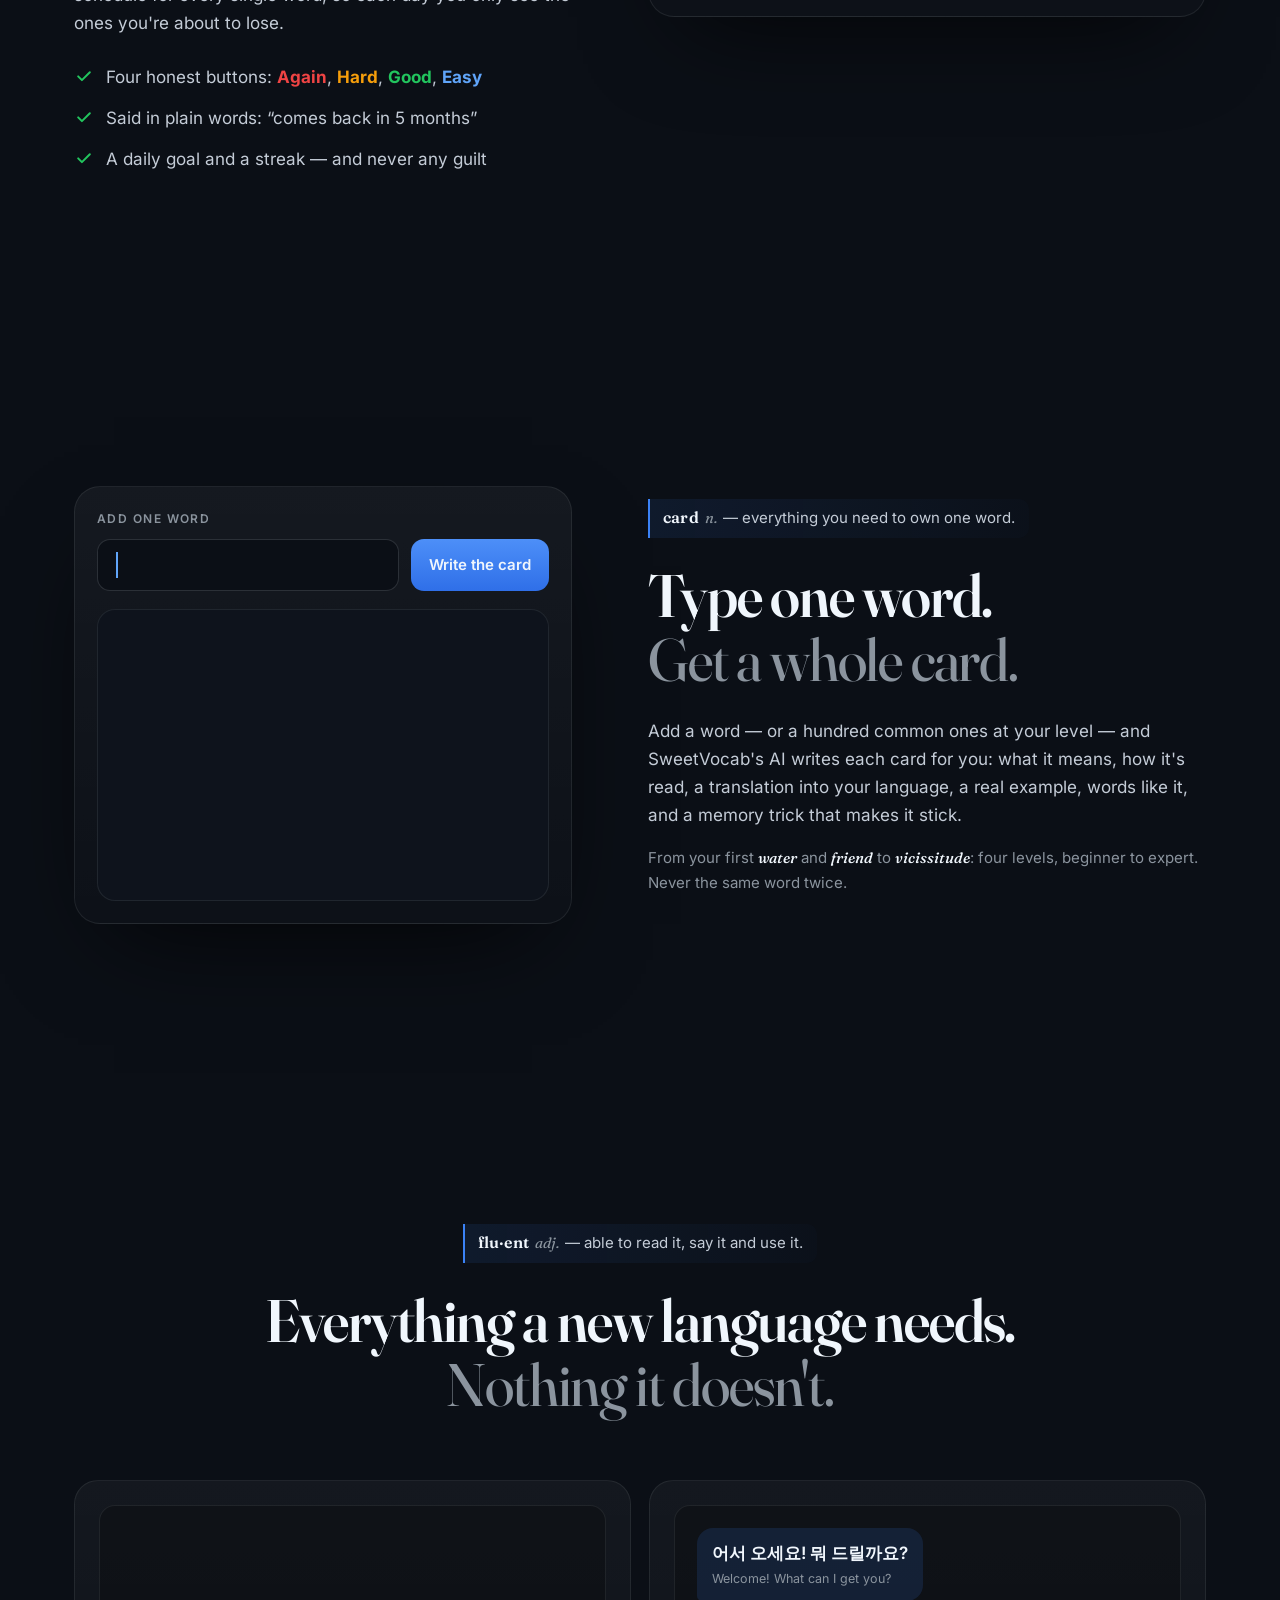
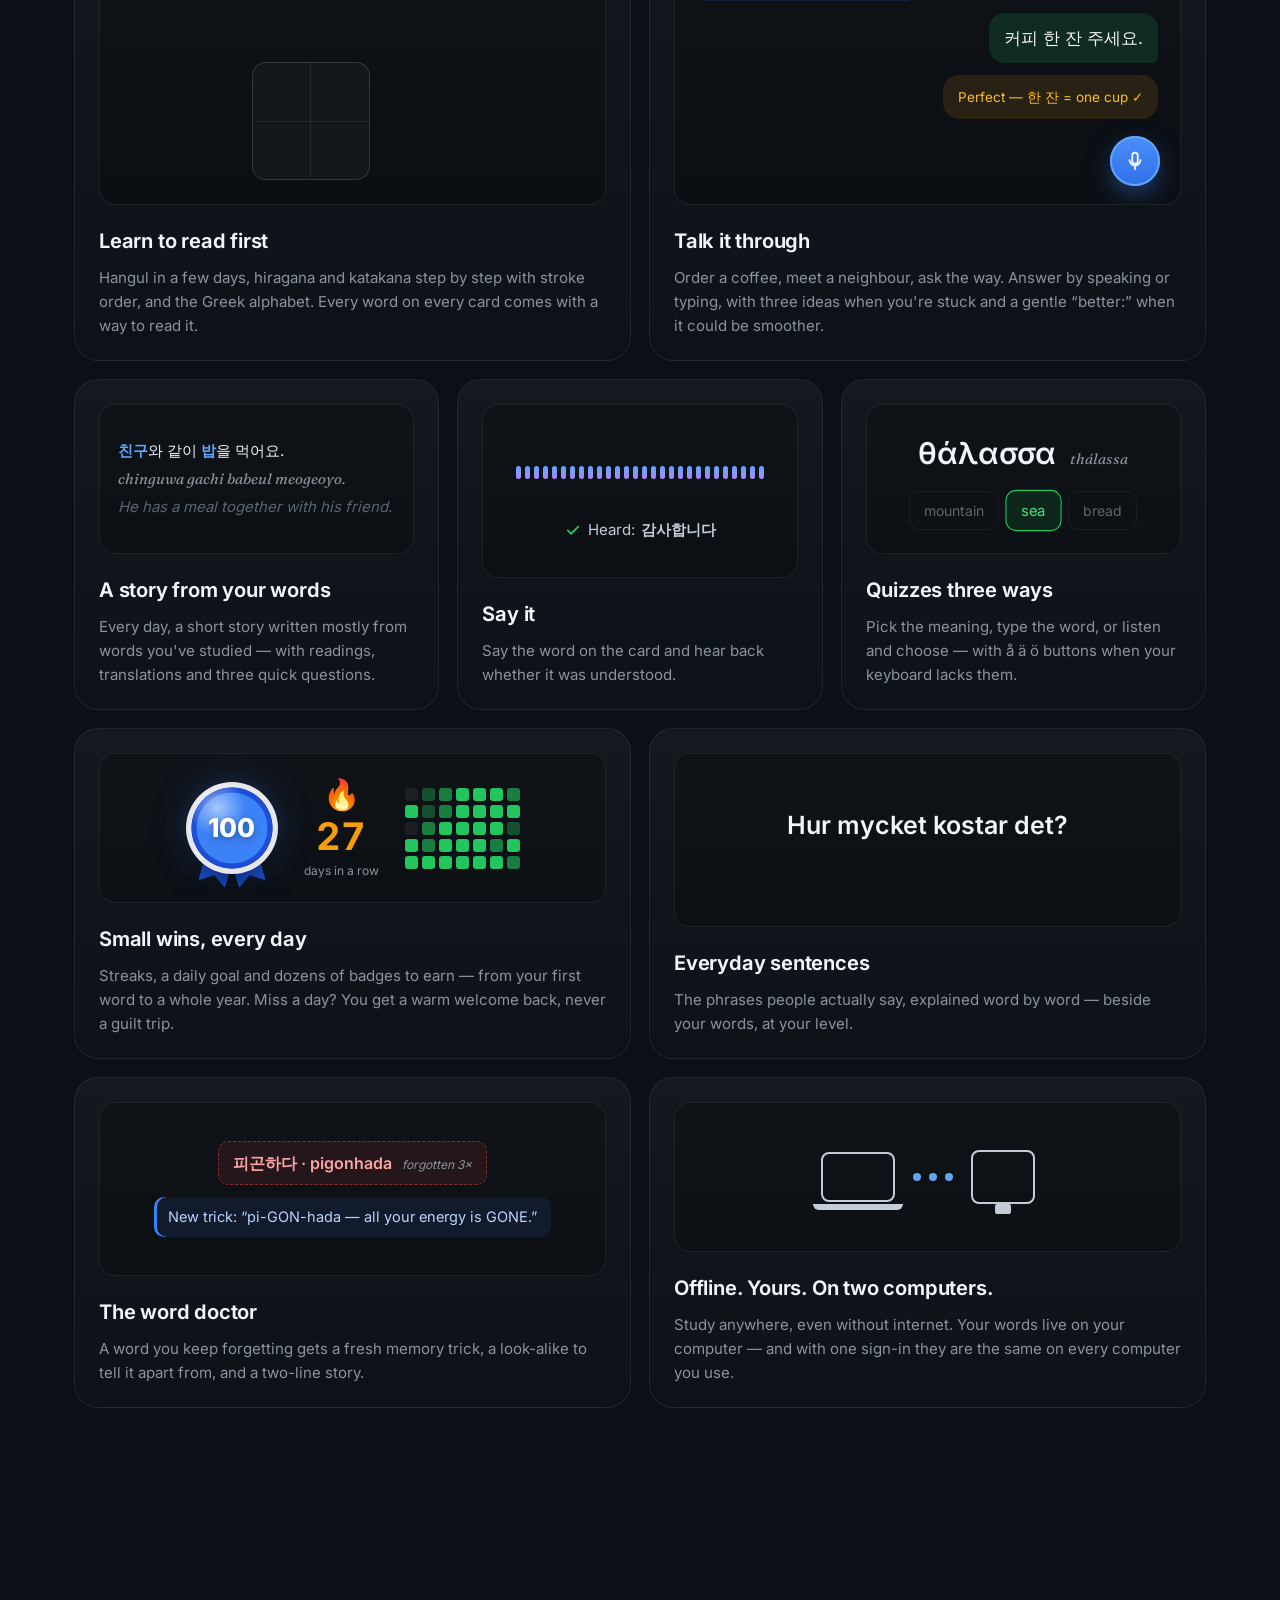
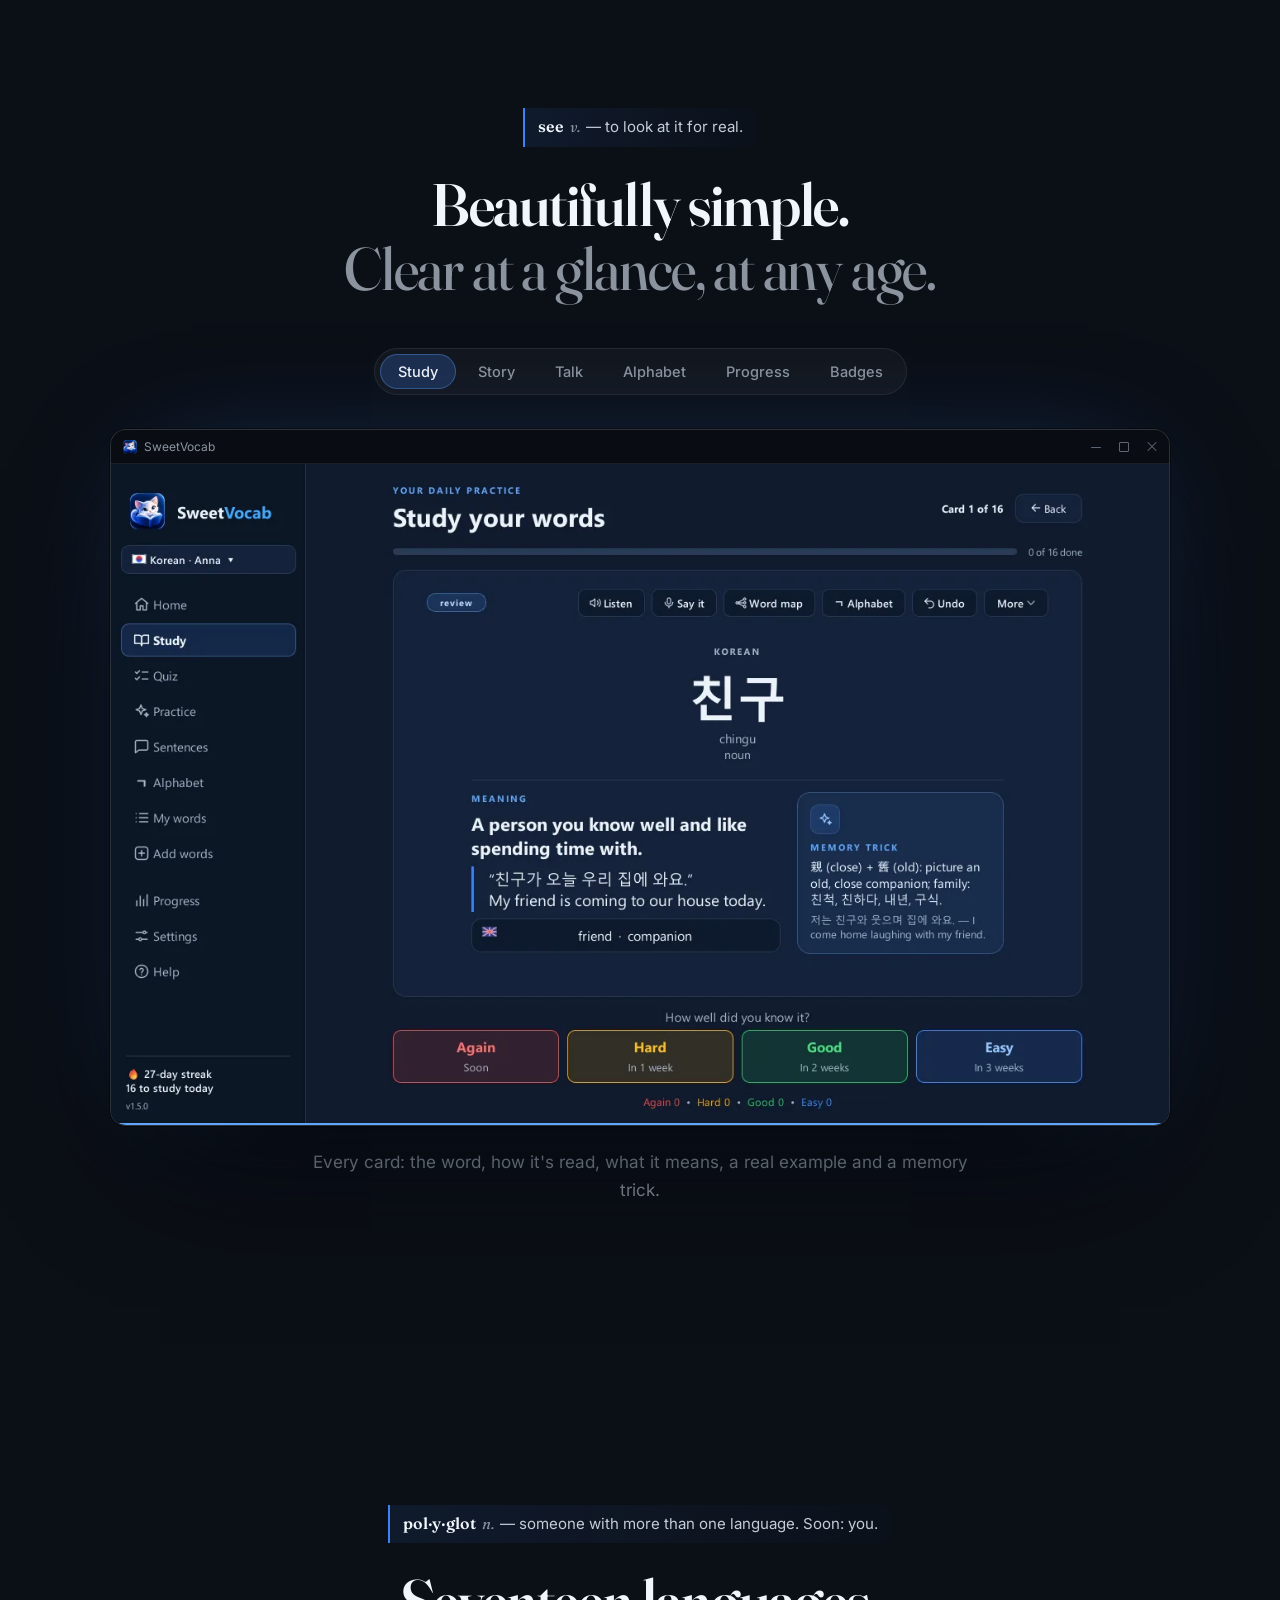
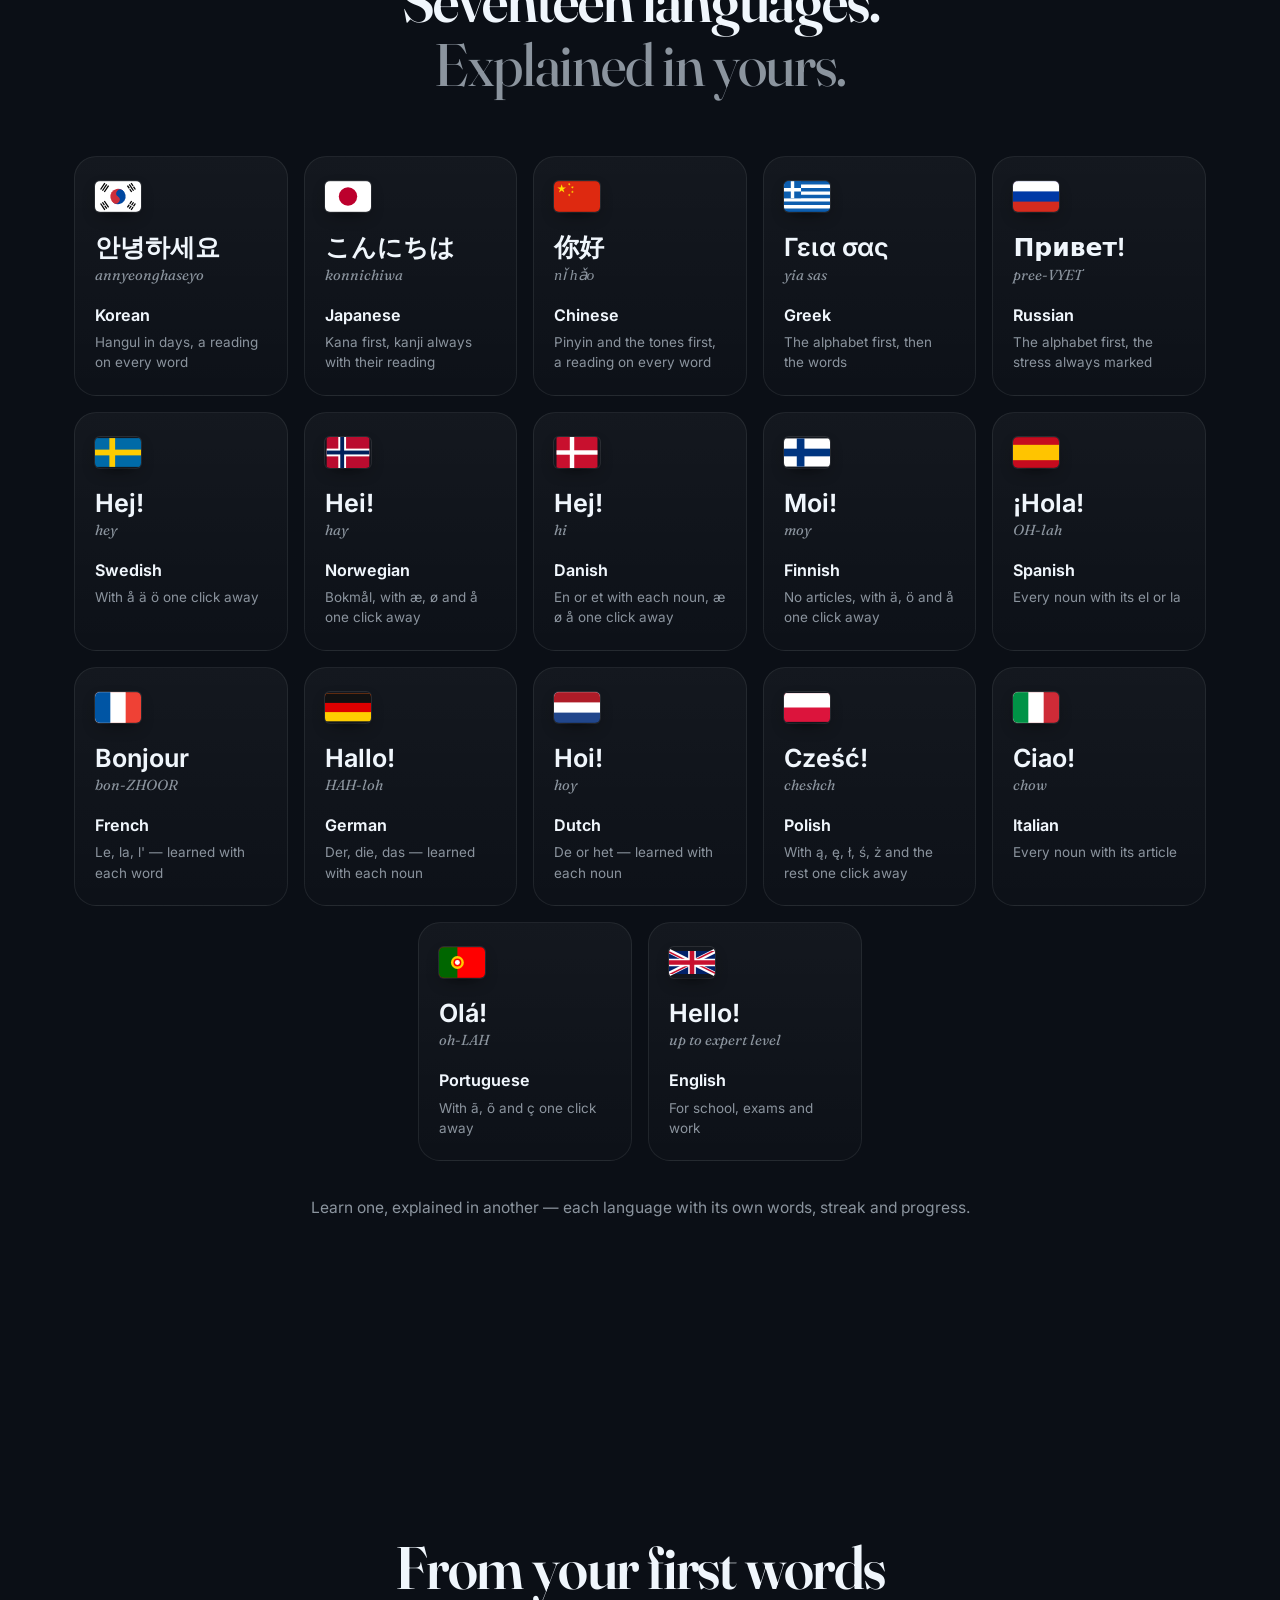
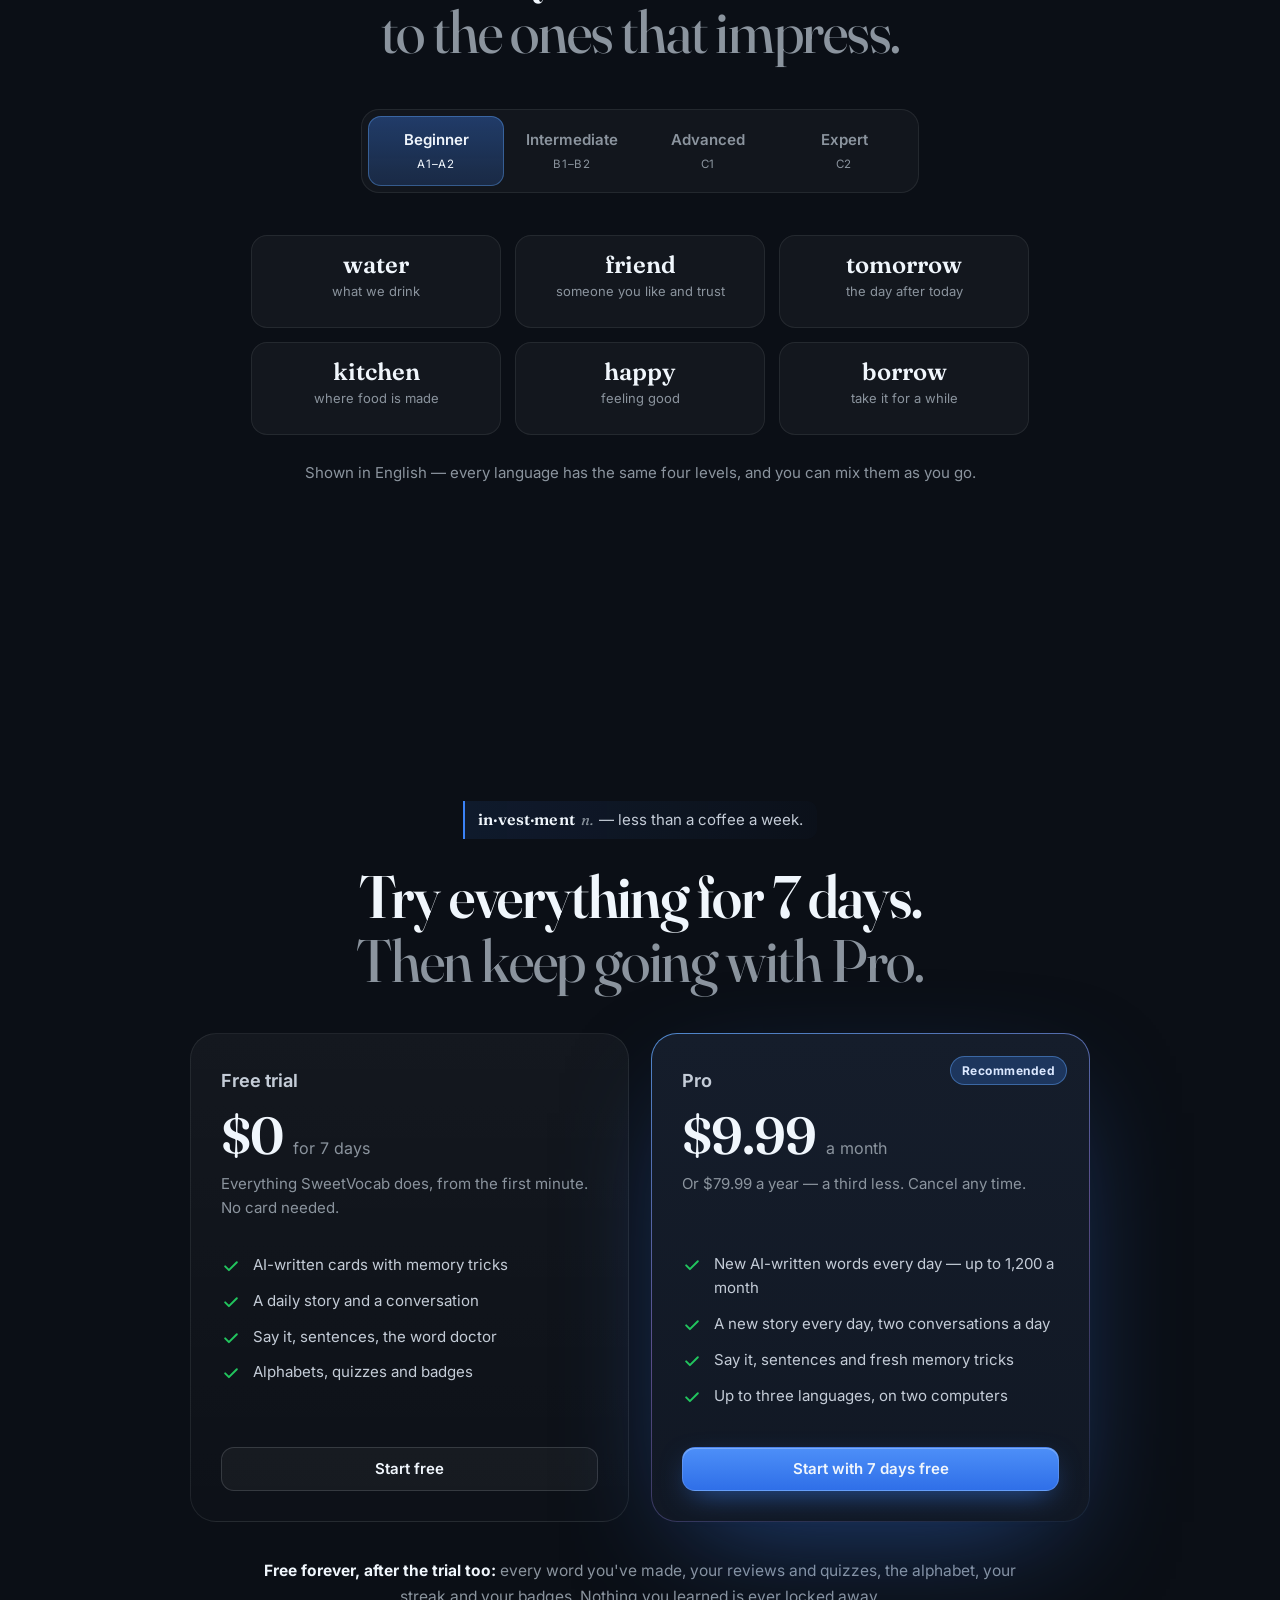
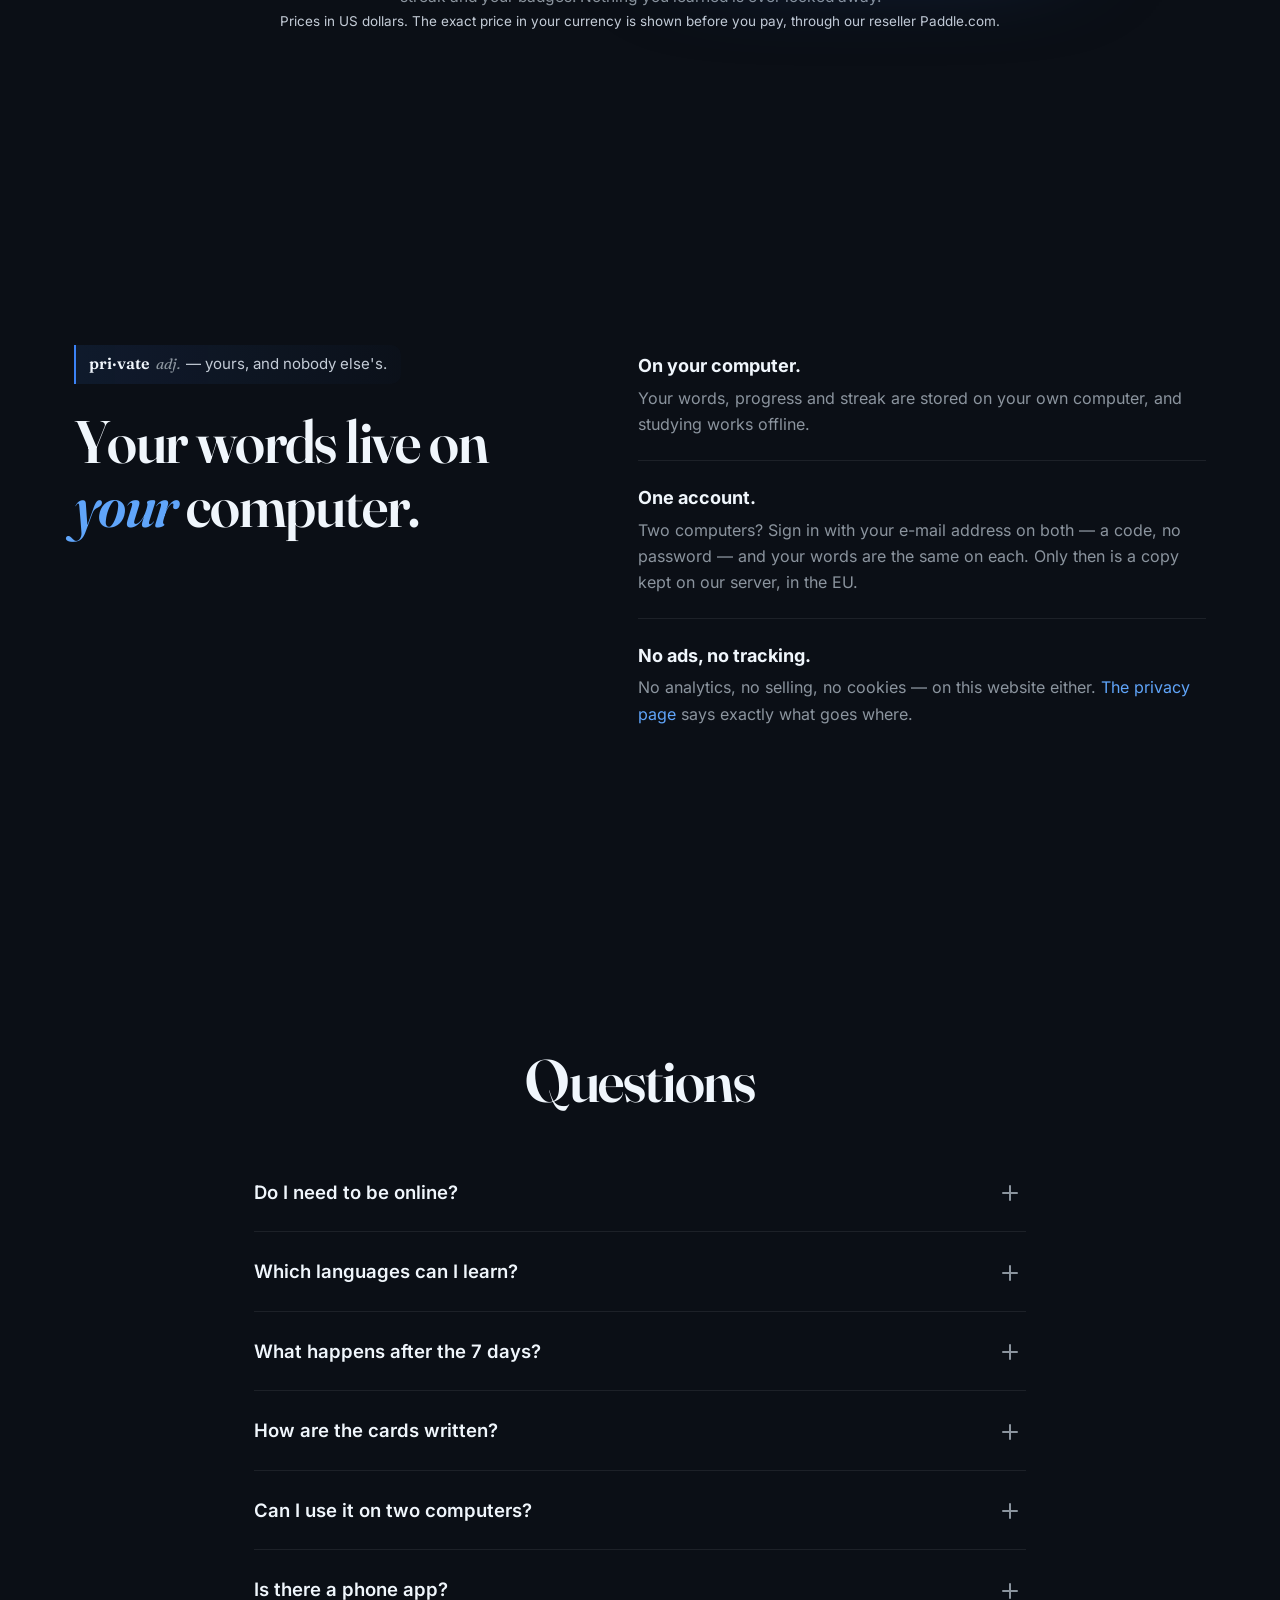
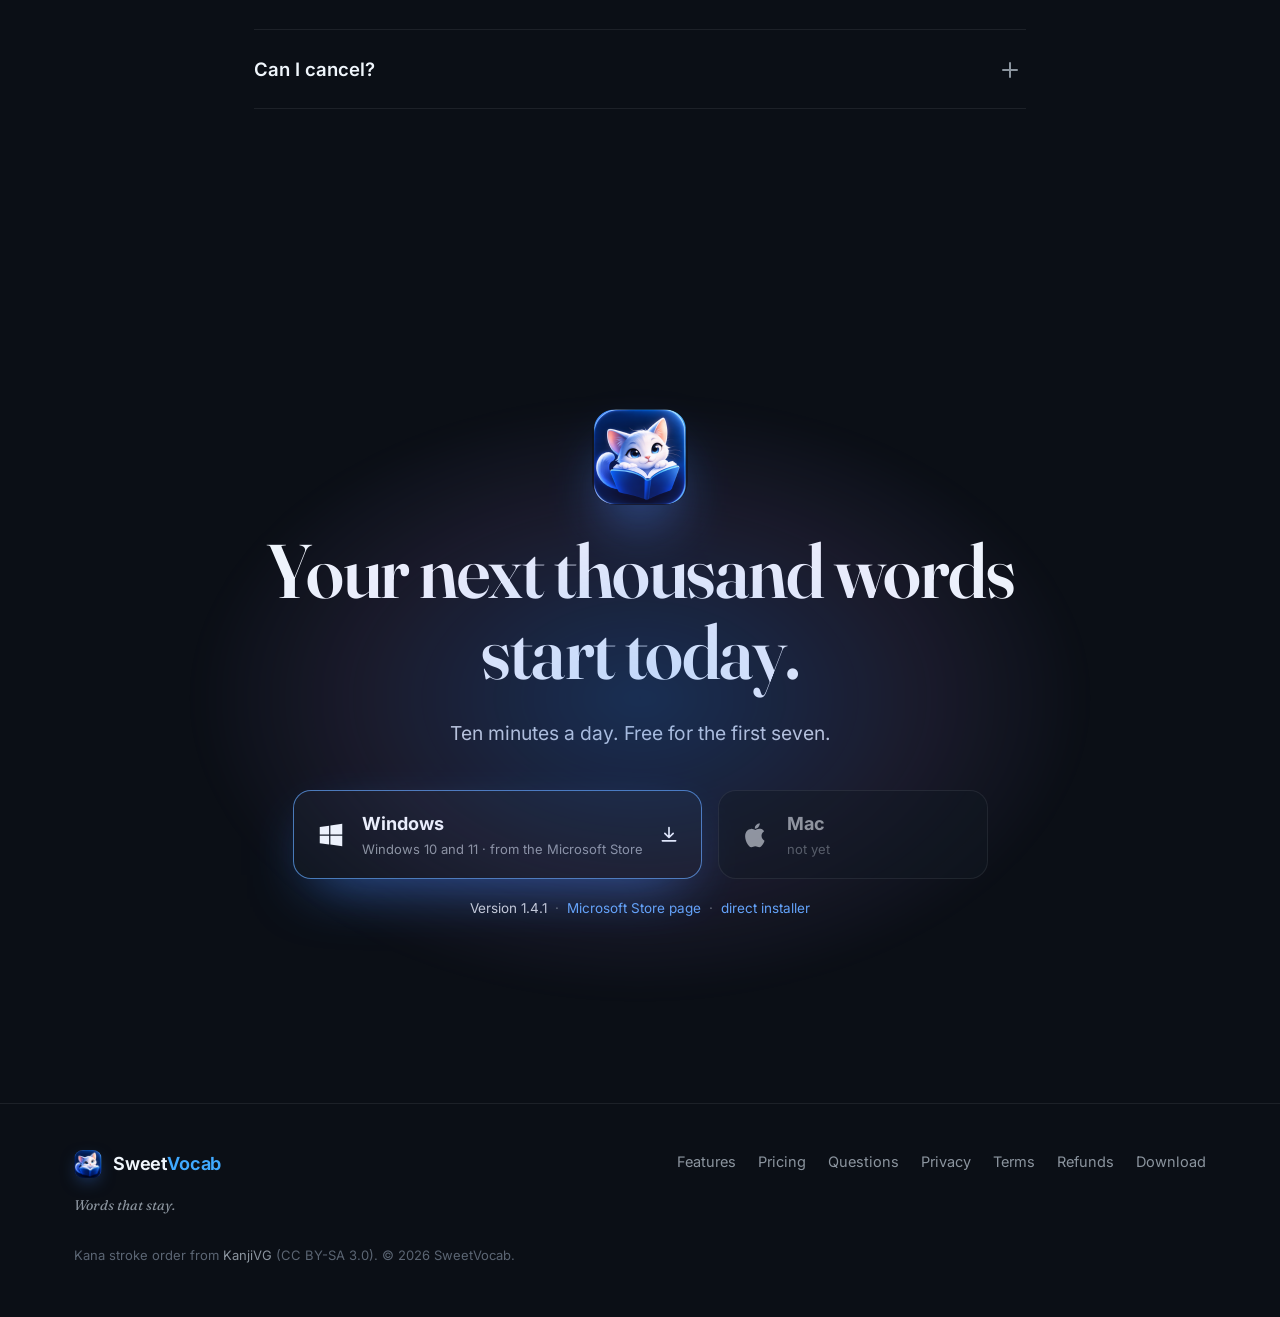
==== commit d1ecb531: "Paddle dropped: Pro is not on sale at the moment, the trial includes everything Co-Authored-By: Clau" ====
--- a/index.html
+++ b/index.html
@@ -524,7 +524,7 @@
       </article>
     </div>
     <p class="forever reveal"><b>Free forever, after the trial too:</b> every word you've made, your reviews and quizzes, the alphabet, your streak and your badges. Nothing you learned is ever locked away.</p>
-    <p class="fine center reveal" data-money-note>Prices in Swedish kronor. The exact price in your currency is shown before you pay, through our reseller Paddle.com.</p>
+    <p class="fine center reveal" data-money-note>Prices in Swedish kronor.</p>
   </div>
 </section>
 
@@ -538,7 +538,7 @@
     <ul class="private-list">
       <li class="reveal"><b>On your computer.</b> Your words, progress and streak are stored on your own computer, and studying works offline.</li>
       <li class="reveal"><b>One account.</b> Two computers? Sign in with your e-mail address on both — a code, no password — and your words are the same on each. Only then is a copy kept on our server, in the EU.</li>
-      <li class="reveal"><b>No ads, no tracking.</b> No analytics, no selling, no cookies — on this website either (only the checkout, run by Paddle, has its own). <a href="privacy.html">The privacy page</a> says exactly what goes where.</li>
+      <li class="reveal"><b>No ads, no tracking.</b> No analytics, no selling, no cookies — on this website either. <a href="privacy.html">The privacy page</a> says exactly what goes where.</li>
     </ul>
   </div>
 </section>
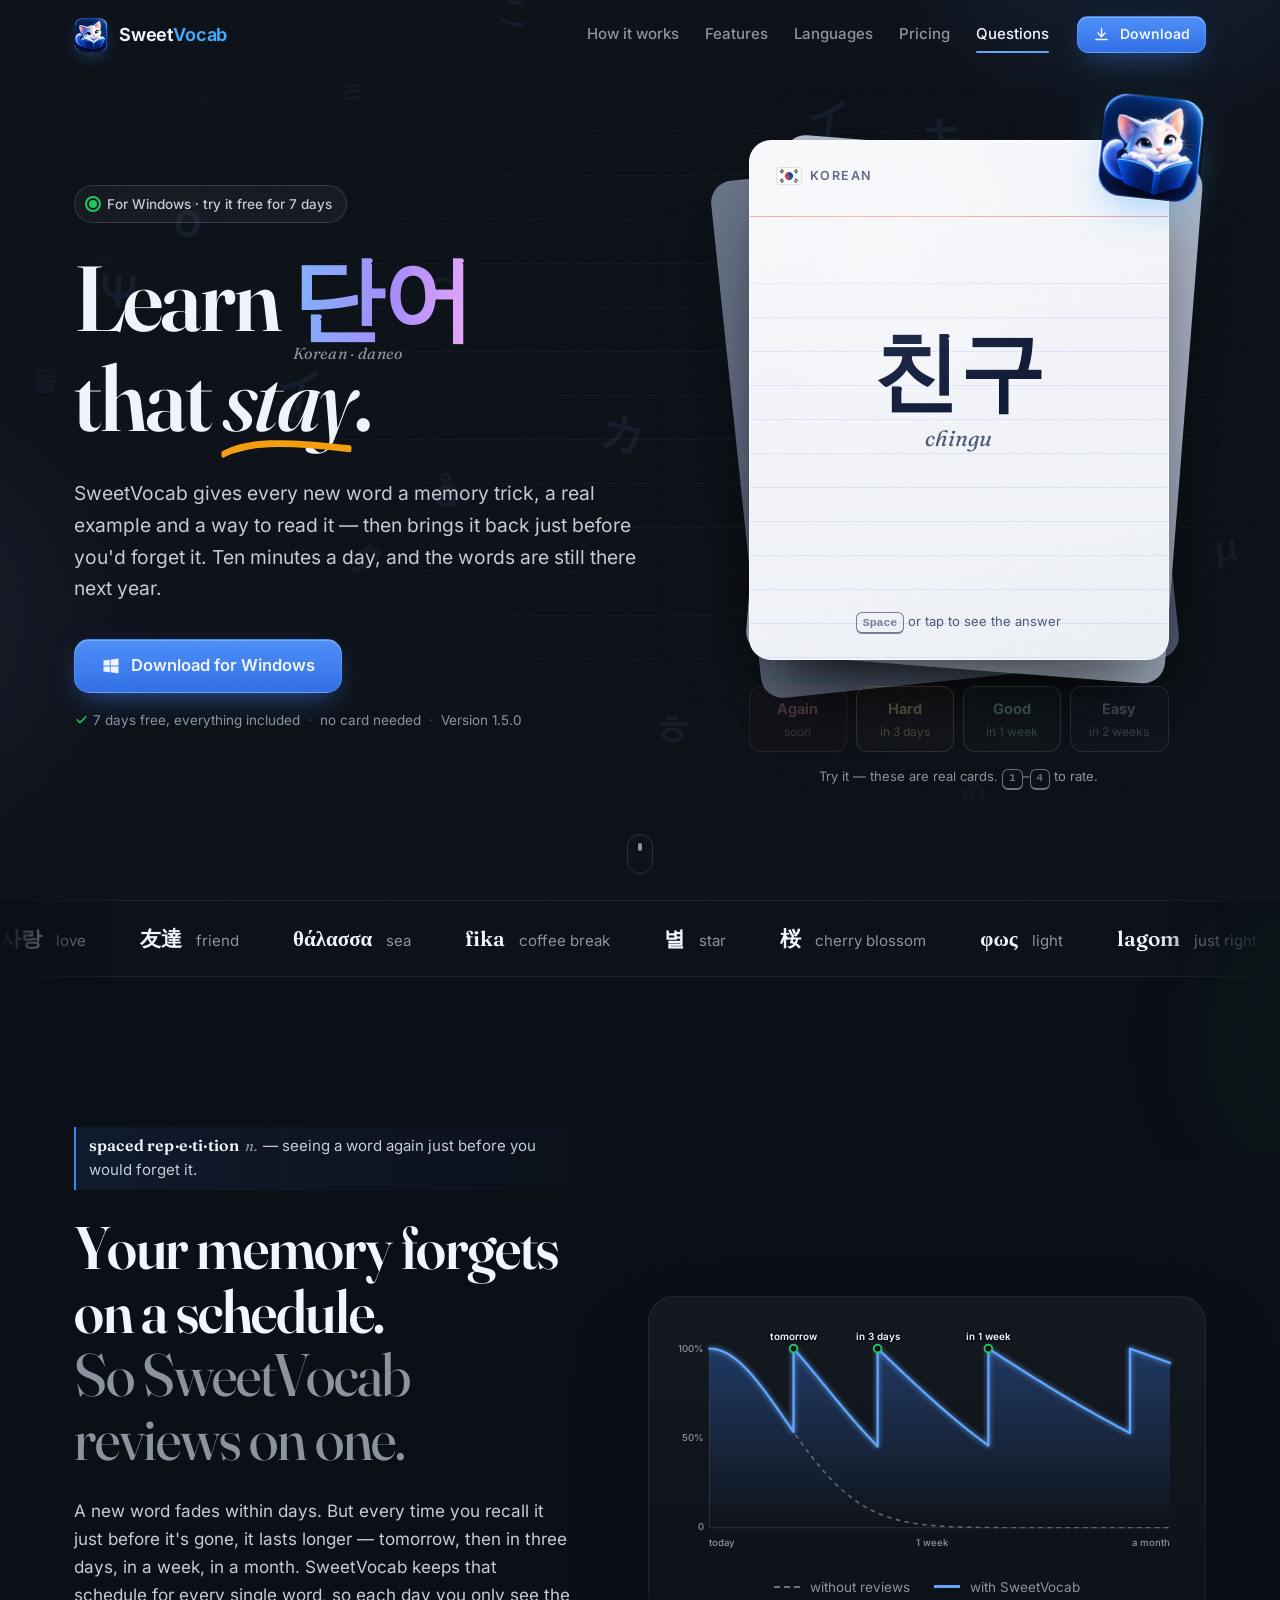
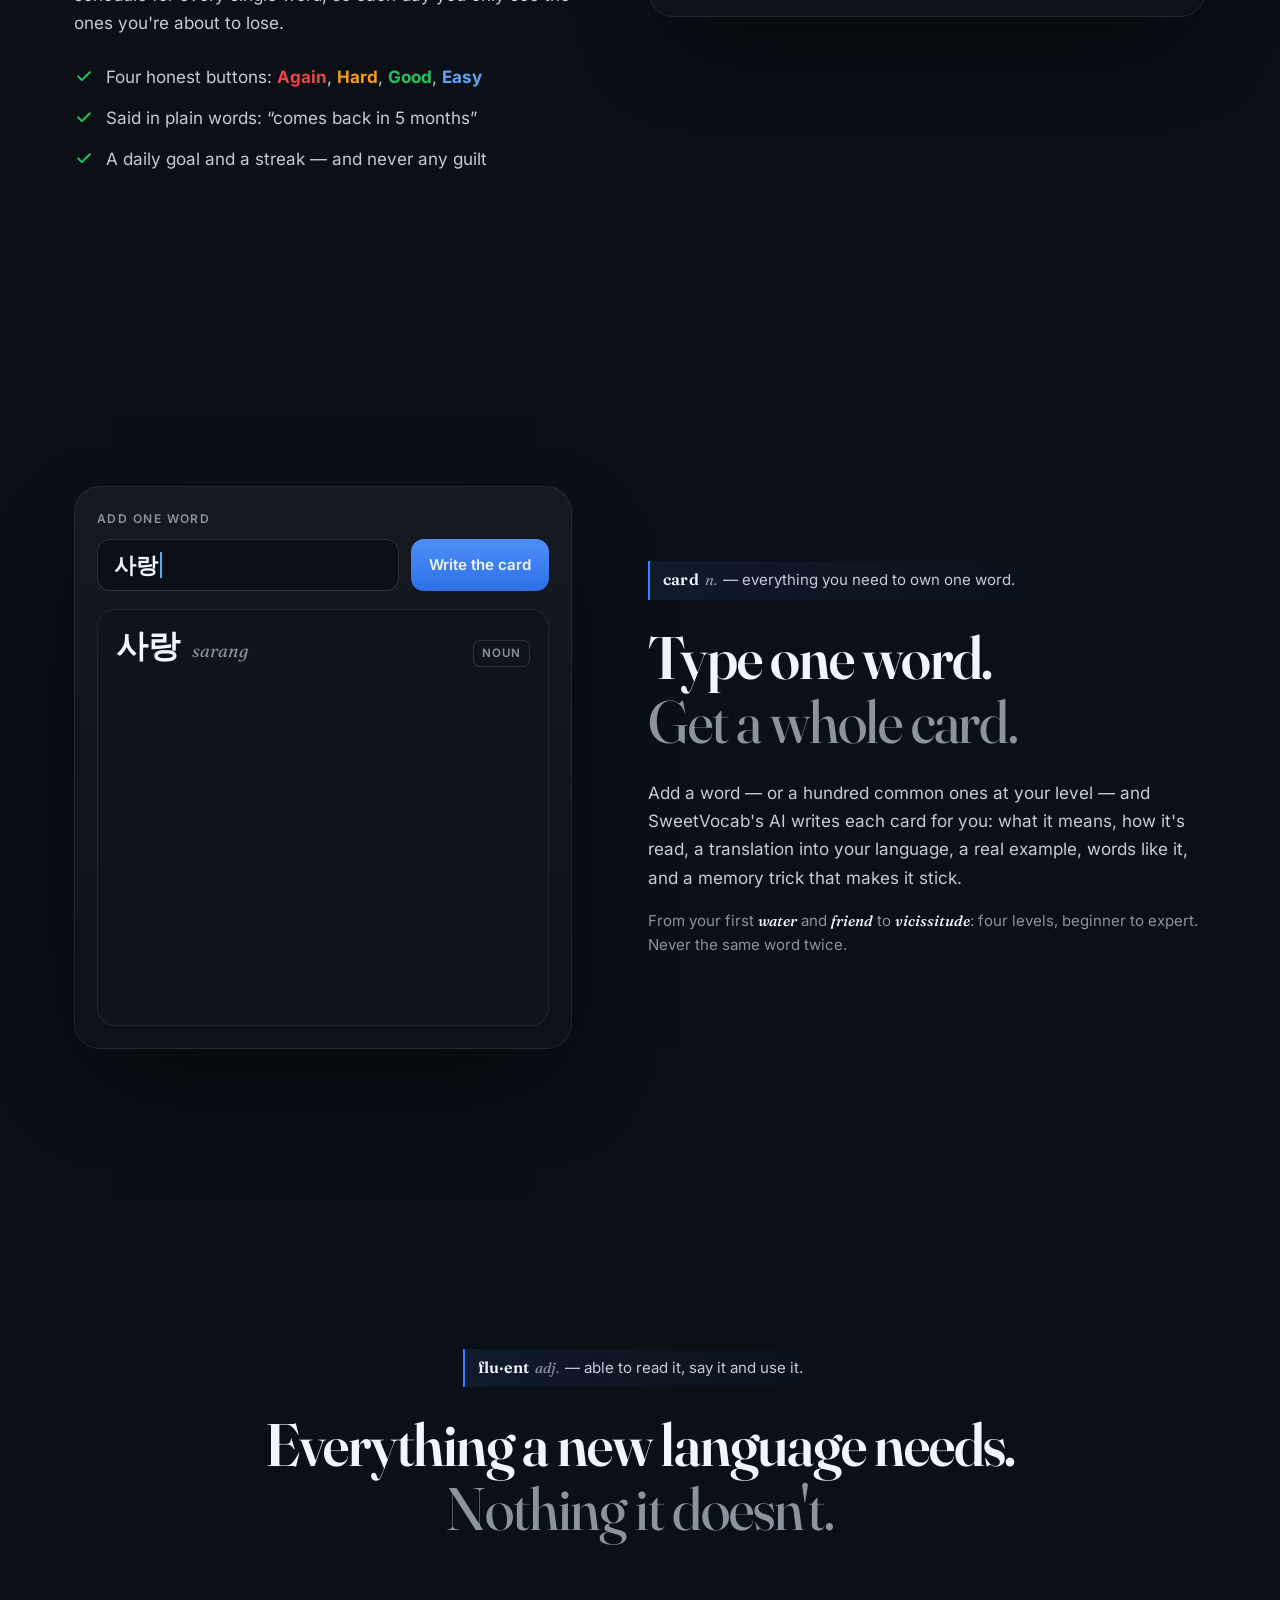
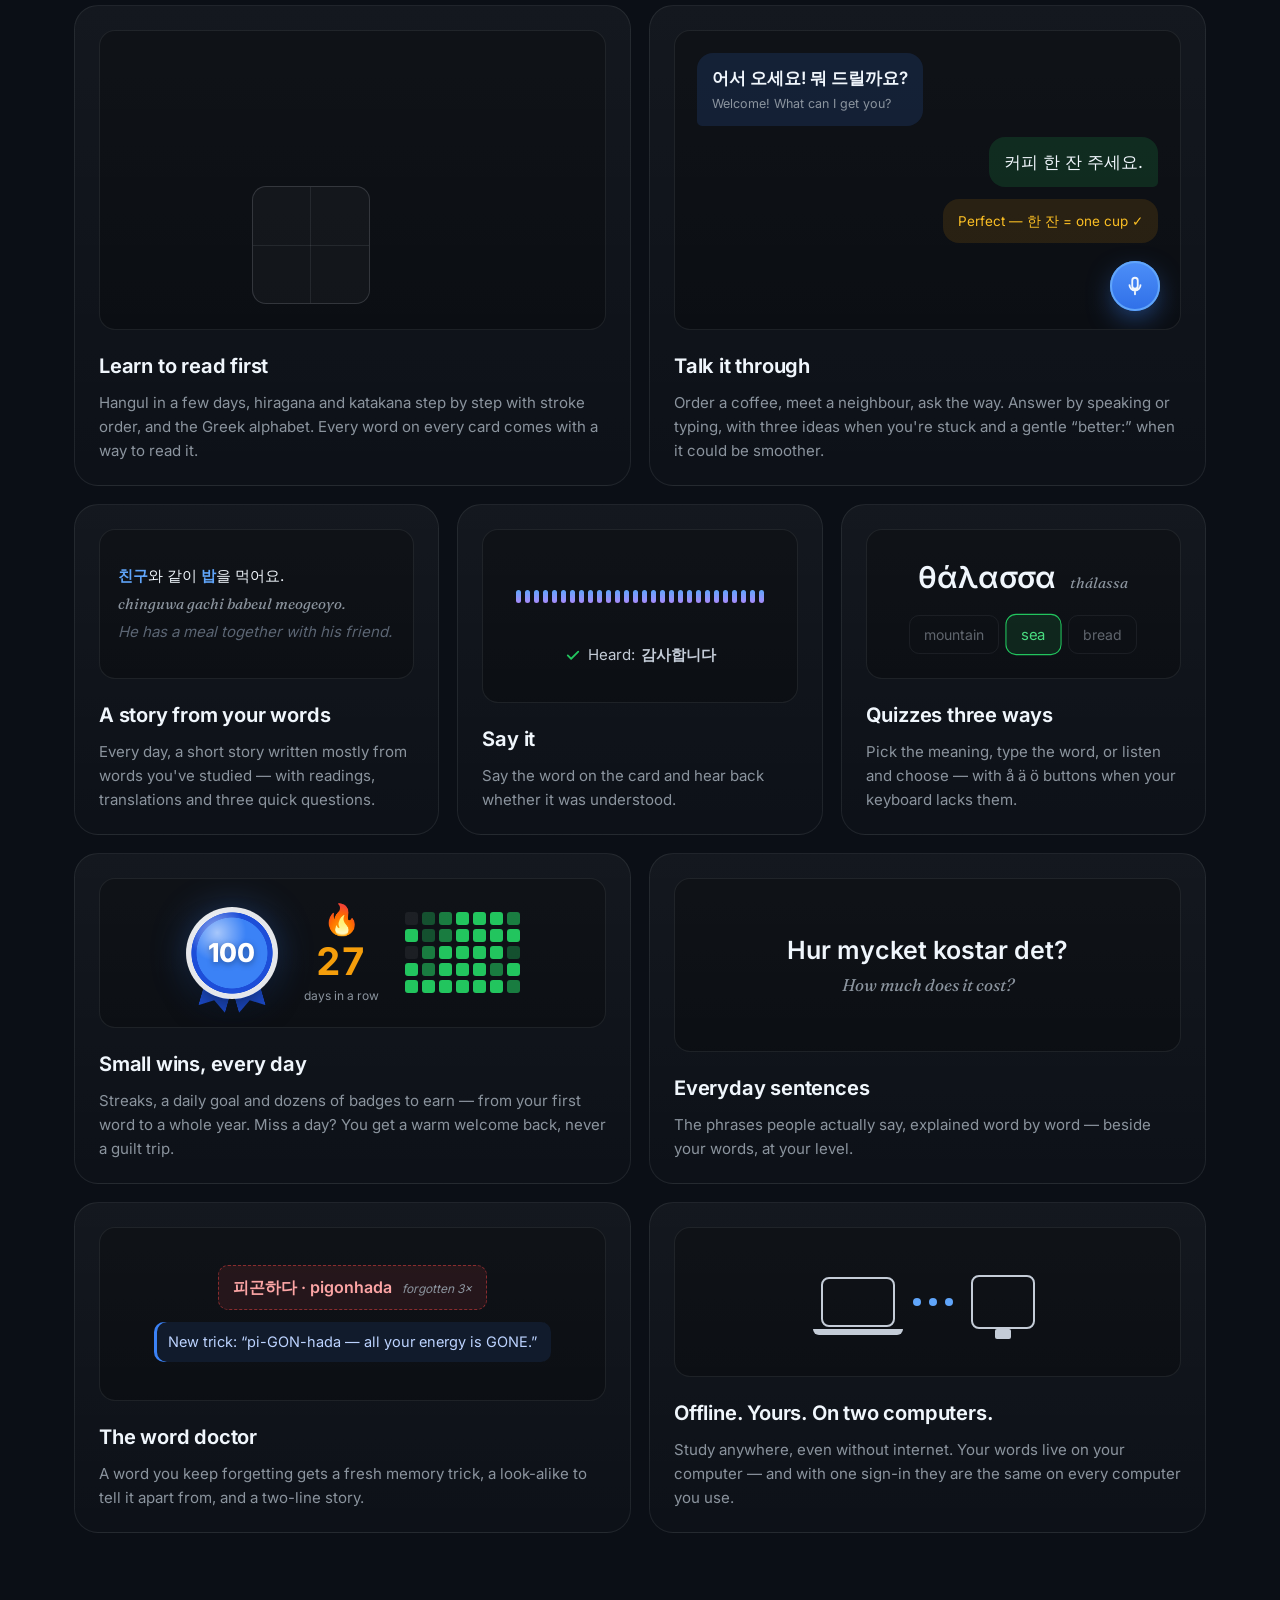
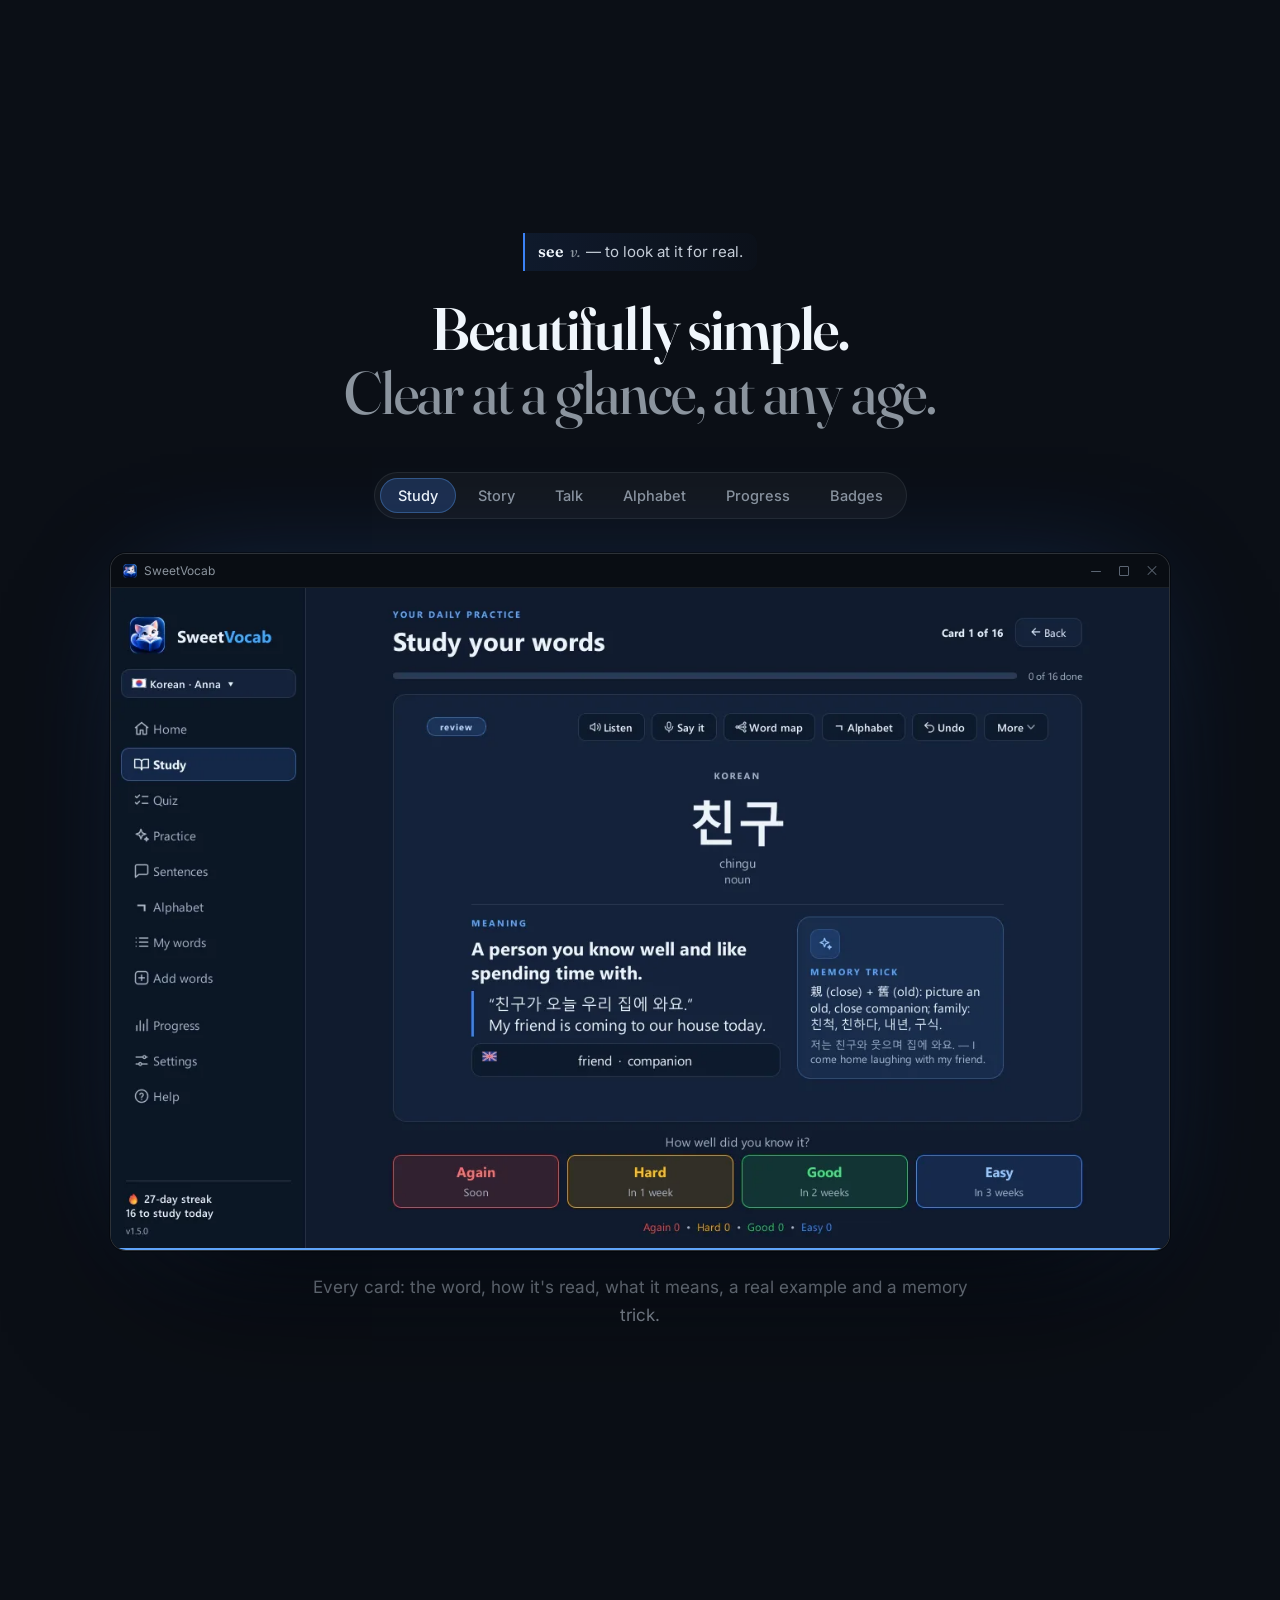
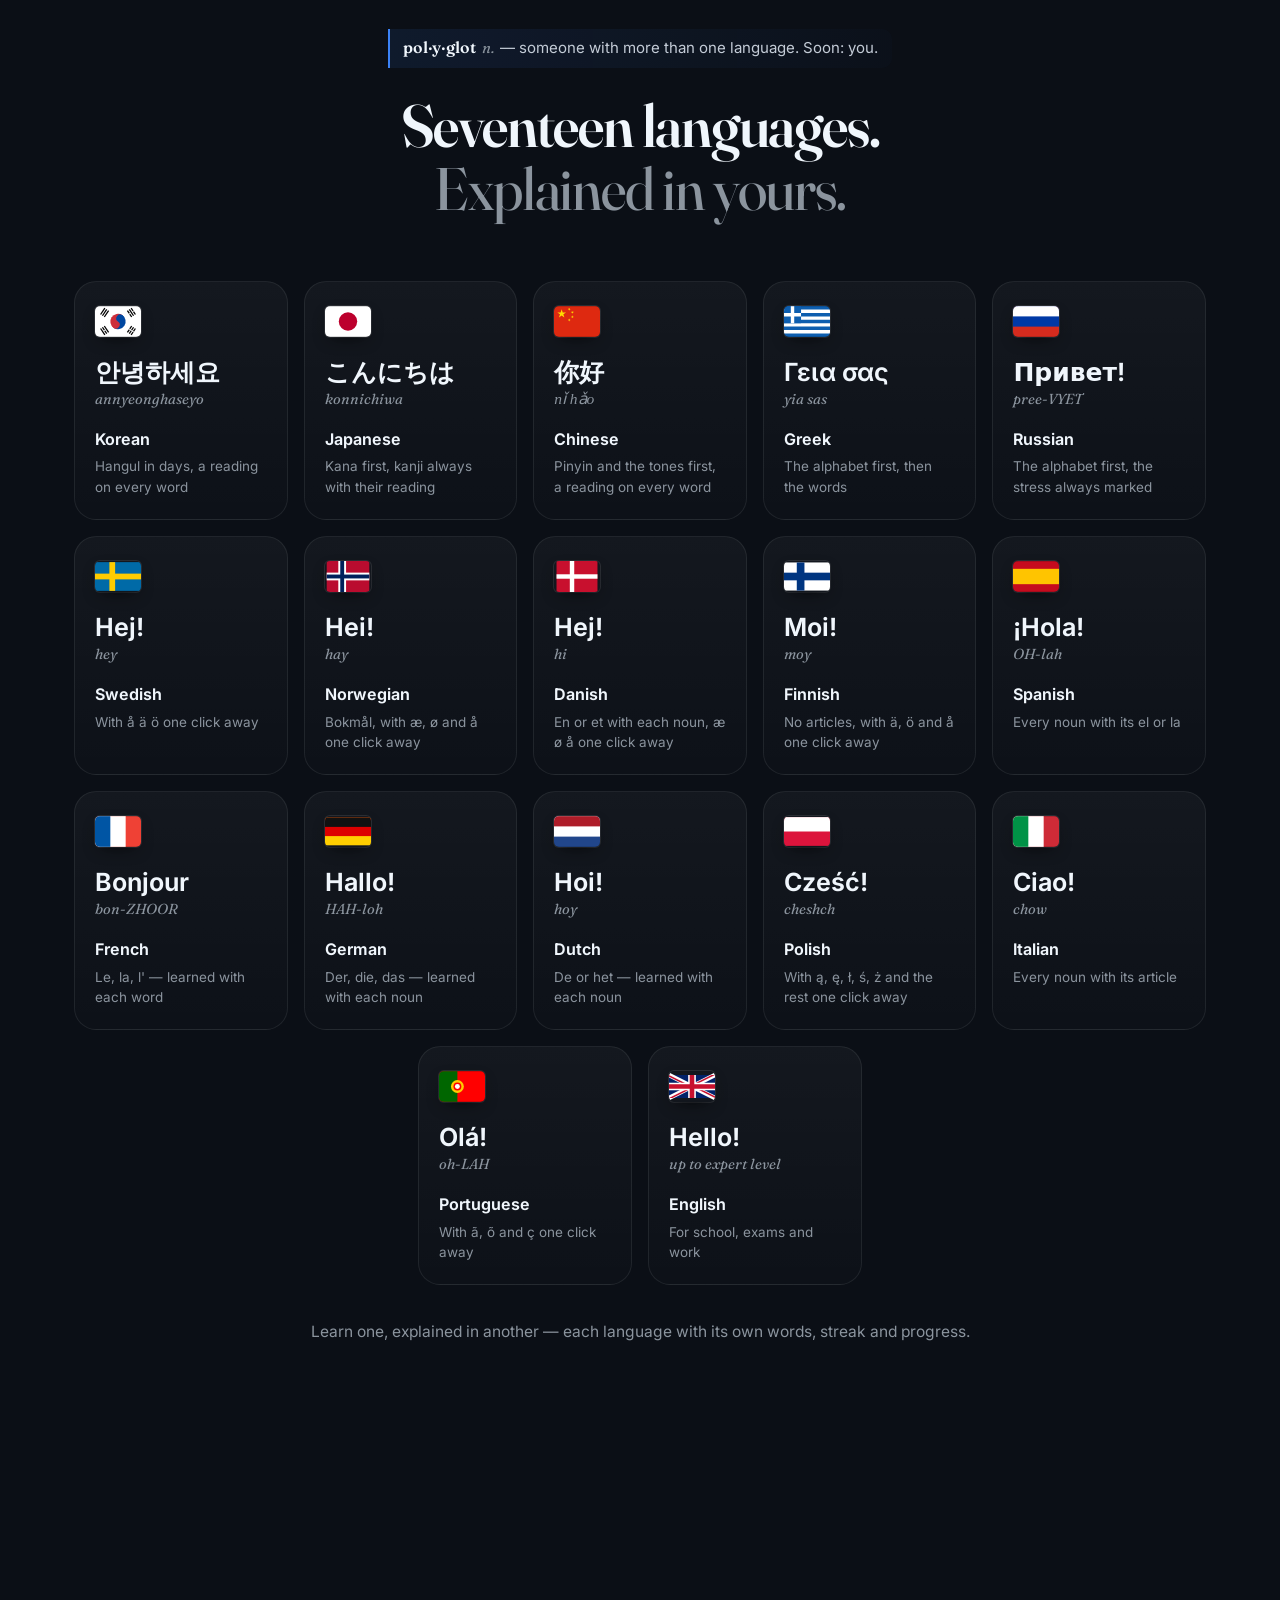
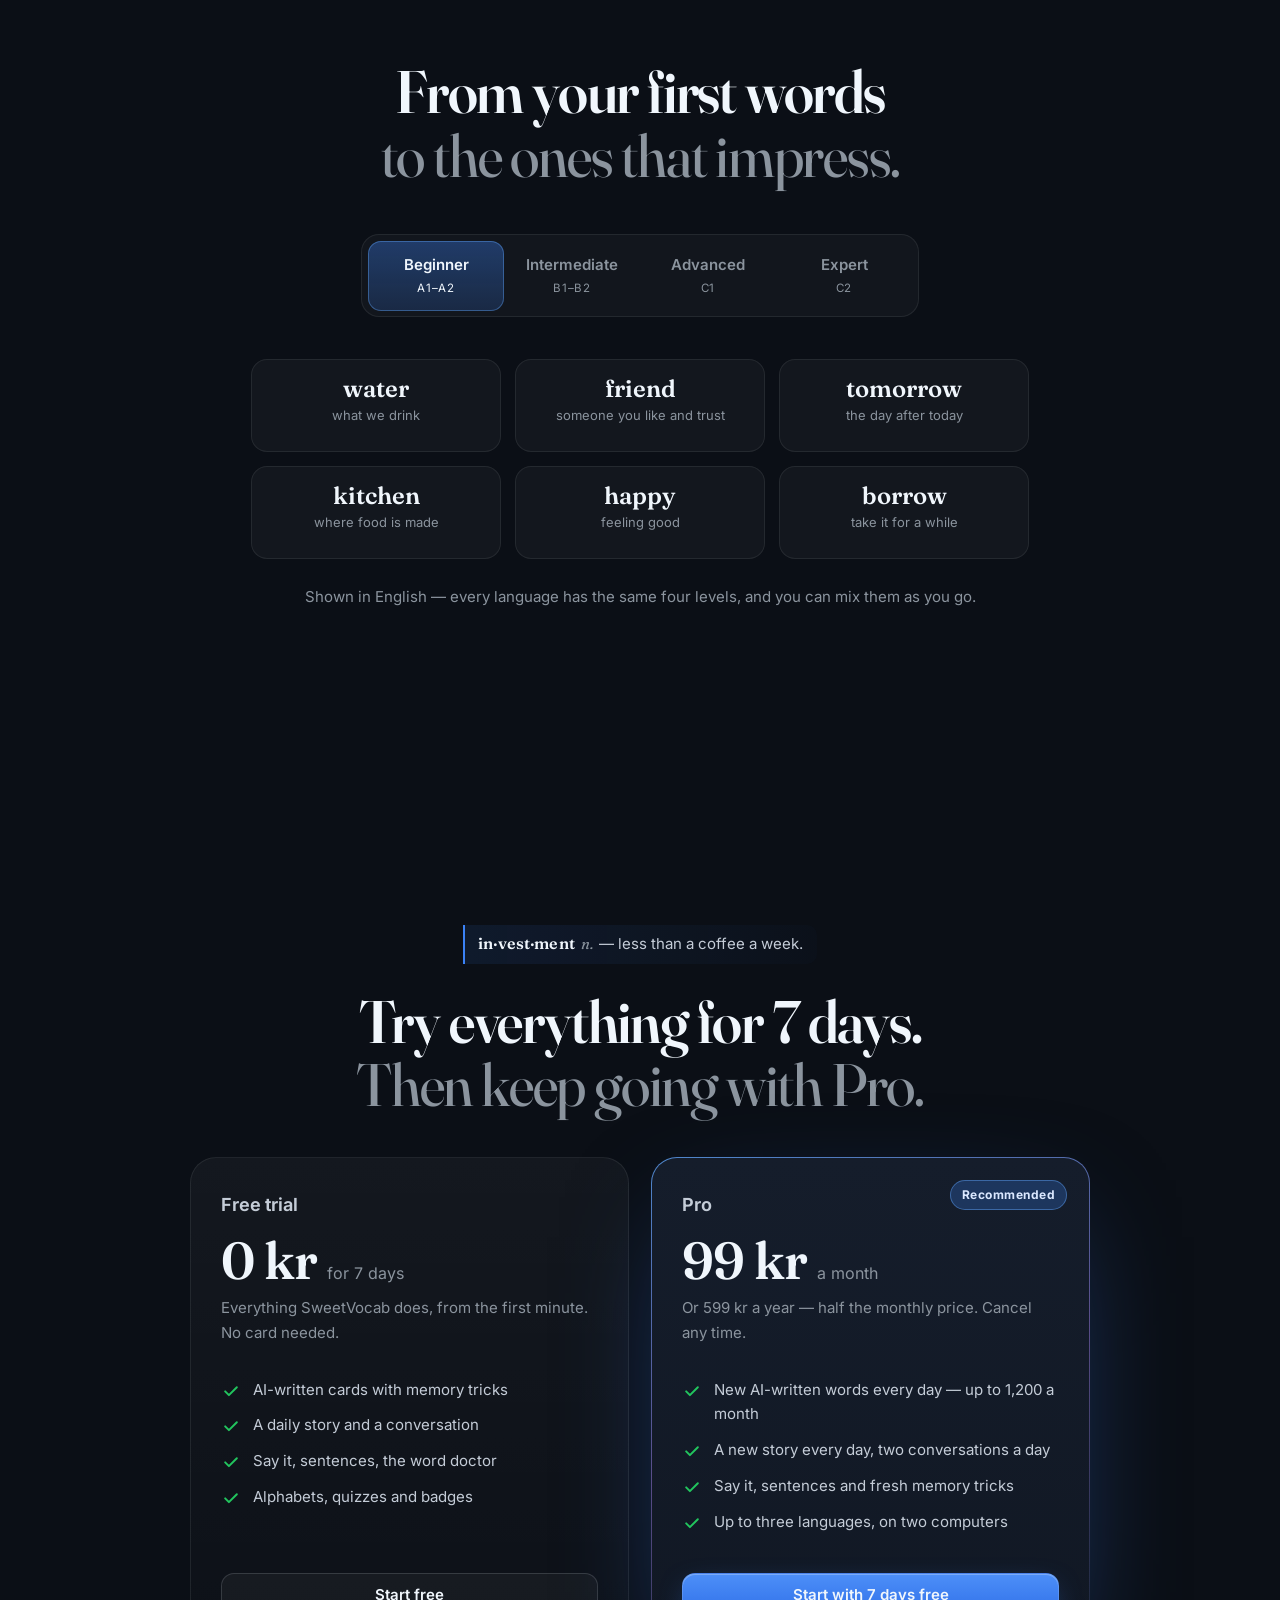
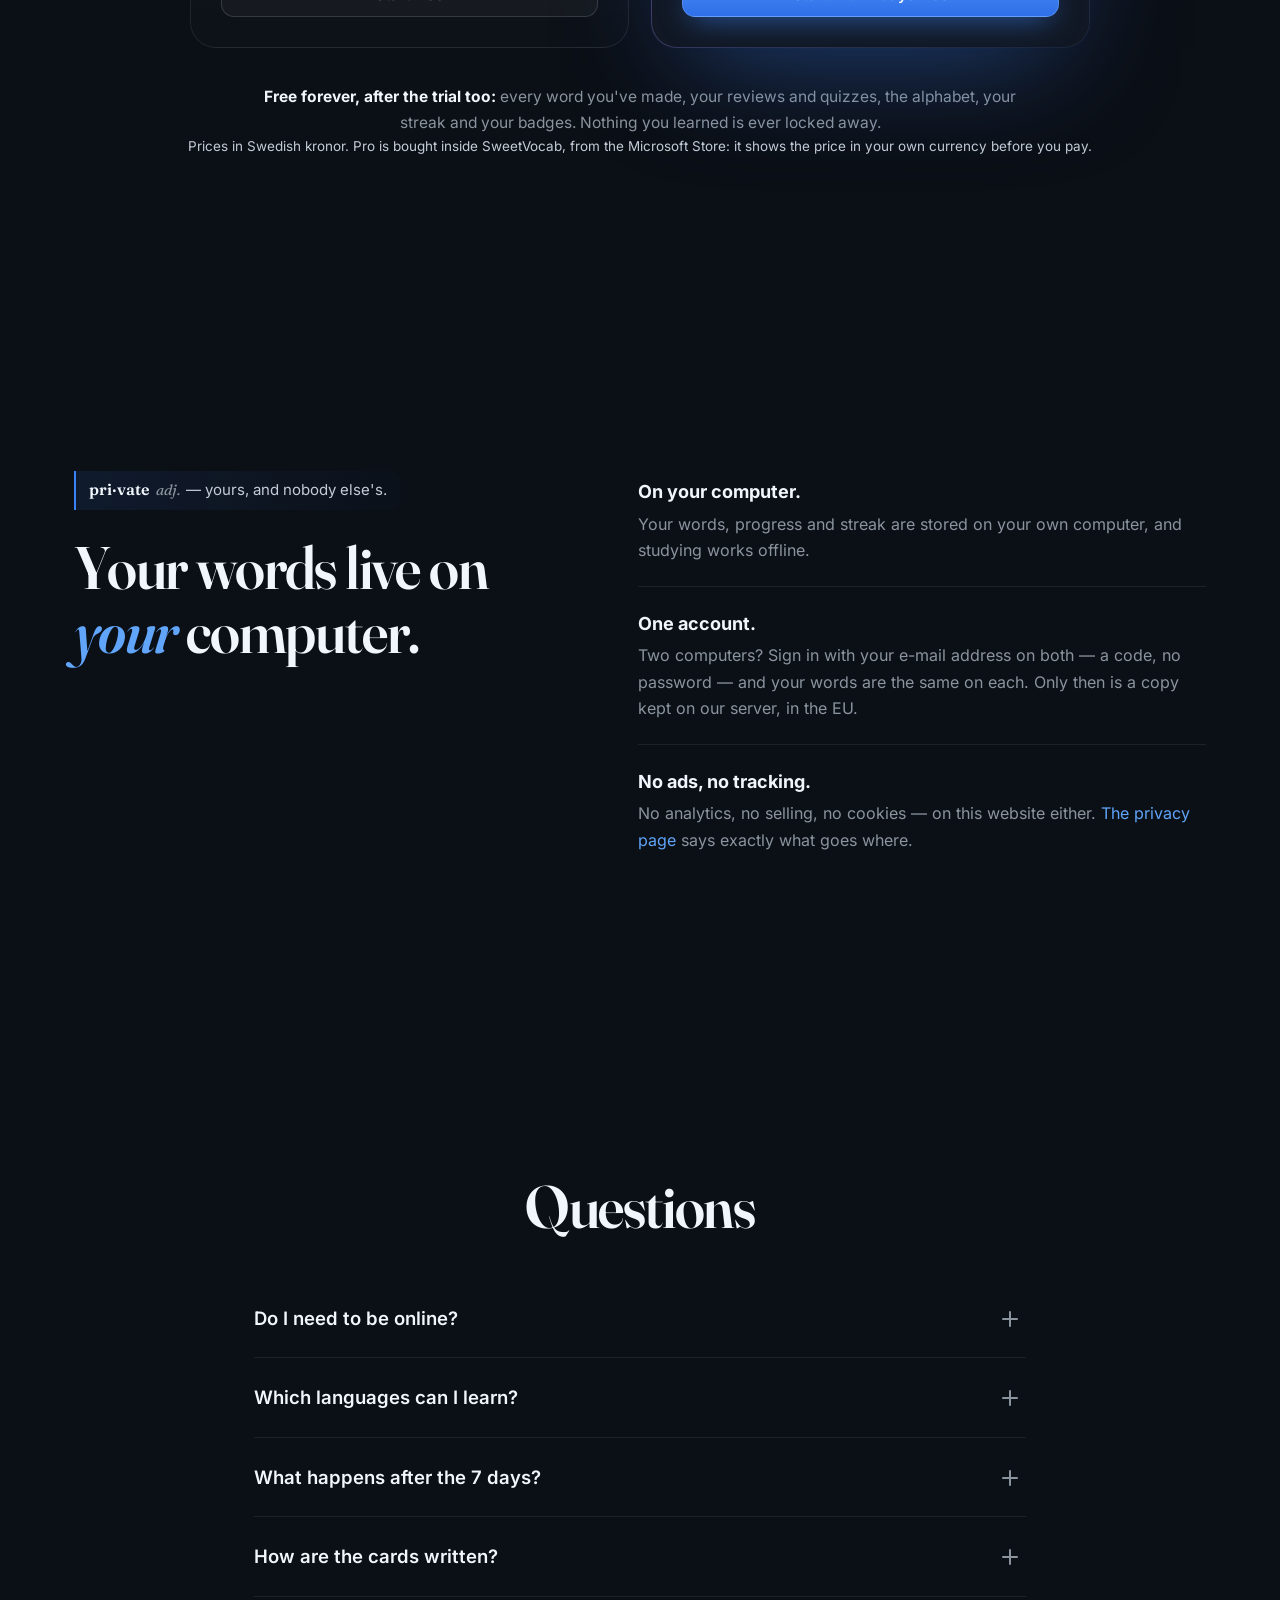
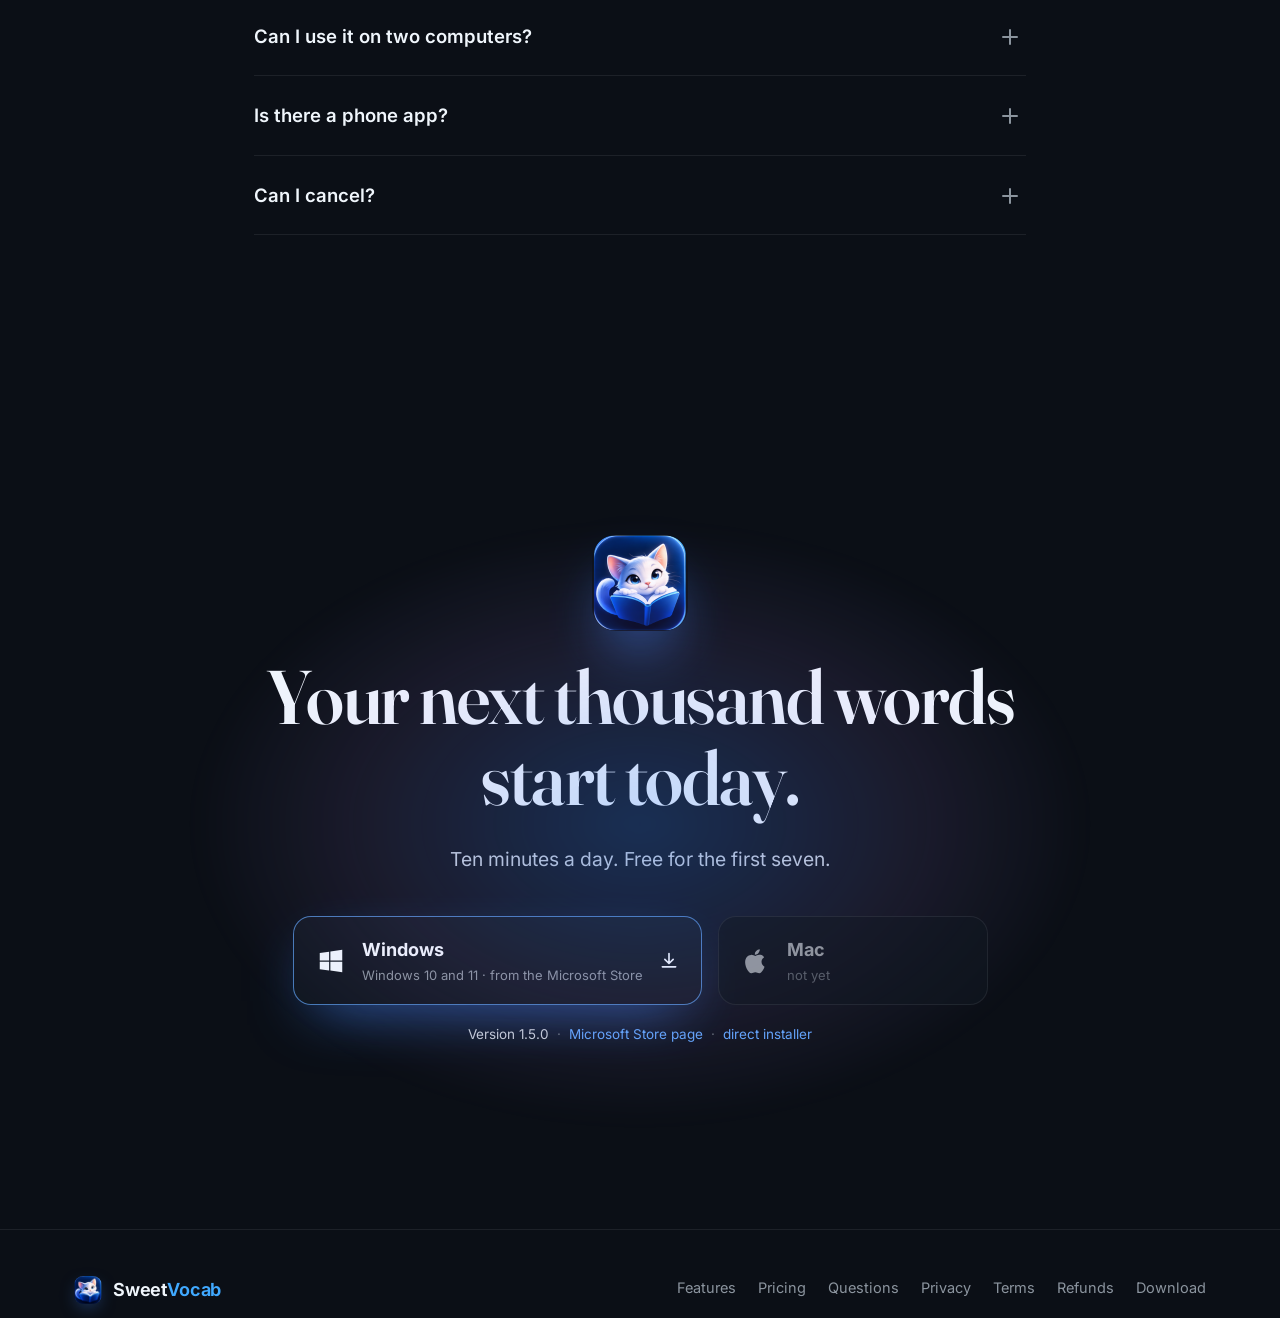
==== commit b47540d6: "Pro is on sale again: bought in the app, from the Microsoft Store The year is 599 kr (half the month" ====
--- a/index.html
+++ b/index.html
@@ -30,7 +30,7 @@
   "description": "A vocabulary trainer with memory tricks, real examples and spaced repetition. Spanish, French, German, Italian, Portuguese, Dutch, Swedish, Norwegian, Danish, Finnish, Polish, Russian, Greek, Korean, Japanese, Chinese and English.",
   "offers": [
     {"@type": "Offer", "name": "Pro, monthly", "price": "99", "priceCurrency": "SEK"},
-    {"@type": "Offer", "name": "Pro, yearly", "price": "799", "priceCurrency": "SEK"}
+    {"@type": "Offer", "name": "Pro, yearly", "price": "599", "priceCurrency": "SEK"}
   ]
 }
 </script>
@@ -513,7 +513,7 @@
         <span class="plan-flag">Recommended</span>
         <h3>Pro</h3>
         <p class="price"><b data-money="month">99 kr</b><span>a month</span></p>
-        <p class="plan-lede" data-money-lede>Or 799 kr a year — a third less. Cancel any time.</p>
+        <p class="plan-lede" data-money-lede>Or 599 kr a year — half the monthly price. Cancel any time.</p>
         <ul class="checks">
           <li><svg class="ico"><use href="#i-check"/></svg><span>New AI-written words every day — up to 1,200 a month</span></li>
           <li><svg class="ico"><use href="#i-check"/></svg><span>A new story every day, two conversations a day</span></li>
@@ -561,7 +561,7 @@
       <details class="reveal"><summary>Is there a phone app?</summary>
         <p>Not yet. SweetVocab is made for Windows computers, where a real keyboard and a big screen make learning comfortable.</p></details>
       <details class="reveal"><summary>Can I cancel?</summary>
-        <p>Any time. Pro is a subscription you can stop whenever you like, and everything you learned stays on your computer. Changed your mind? Your money back within 14 days of a payment — <a href="terms.html#refunds">refunds</a>.</p></details>
+        <p>Any time. Pro is a subscription you can stop whenever you like, and everything you learned stays on your computer. Changed your mind? Microsoft takes the payment, so a refund is asked there — <a href="terms.html#refunds">refunds</a>.</p></details>
     </div>
   </div>
 </section>
